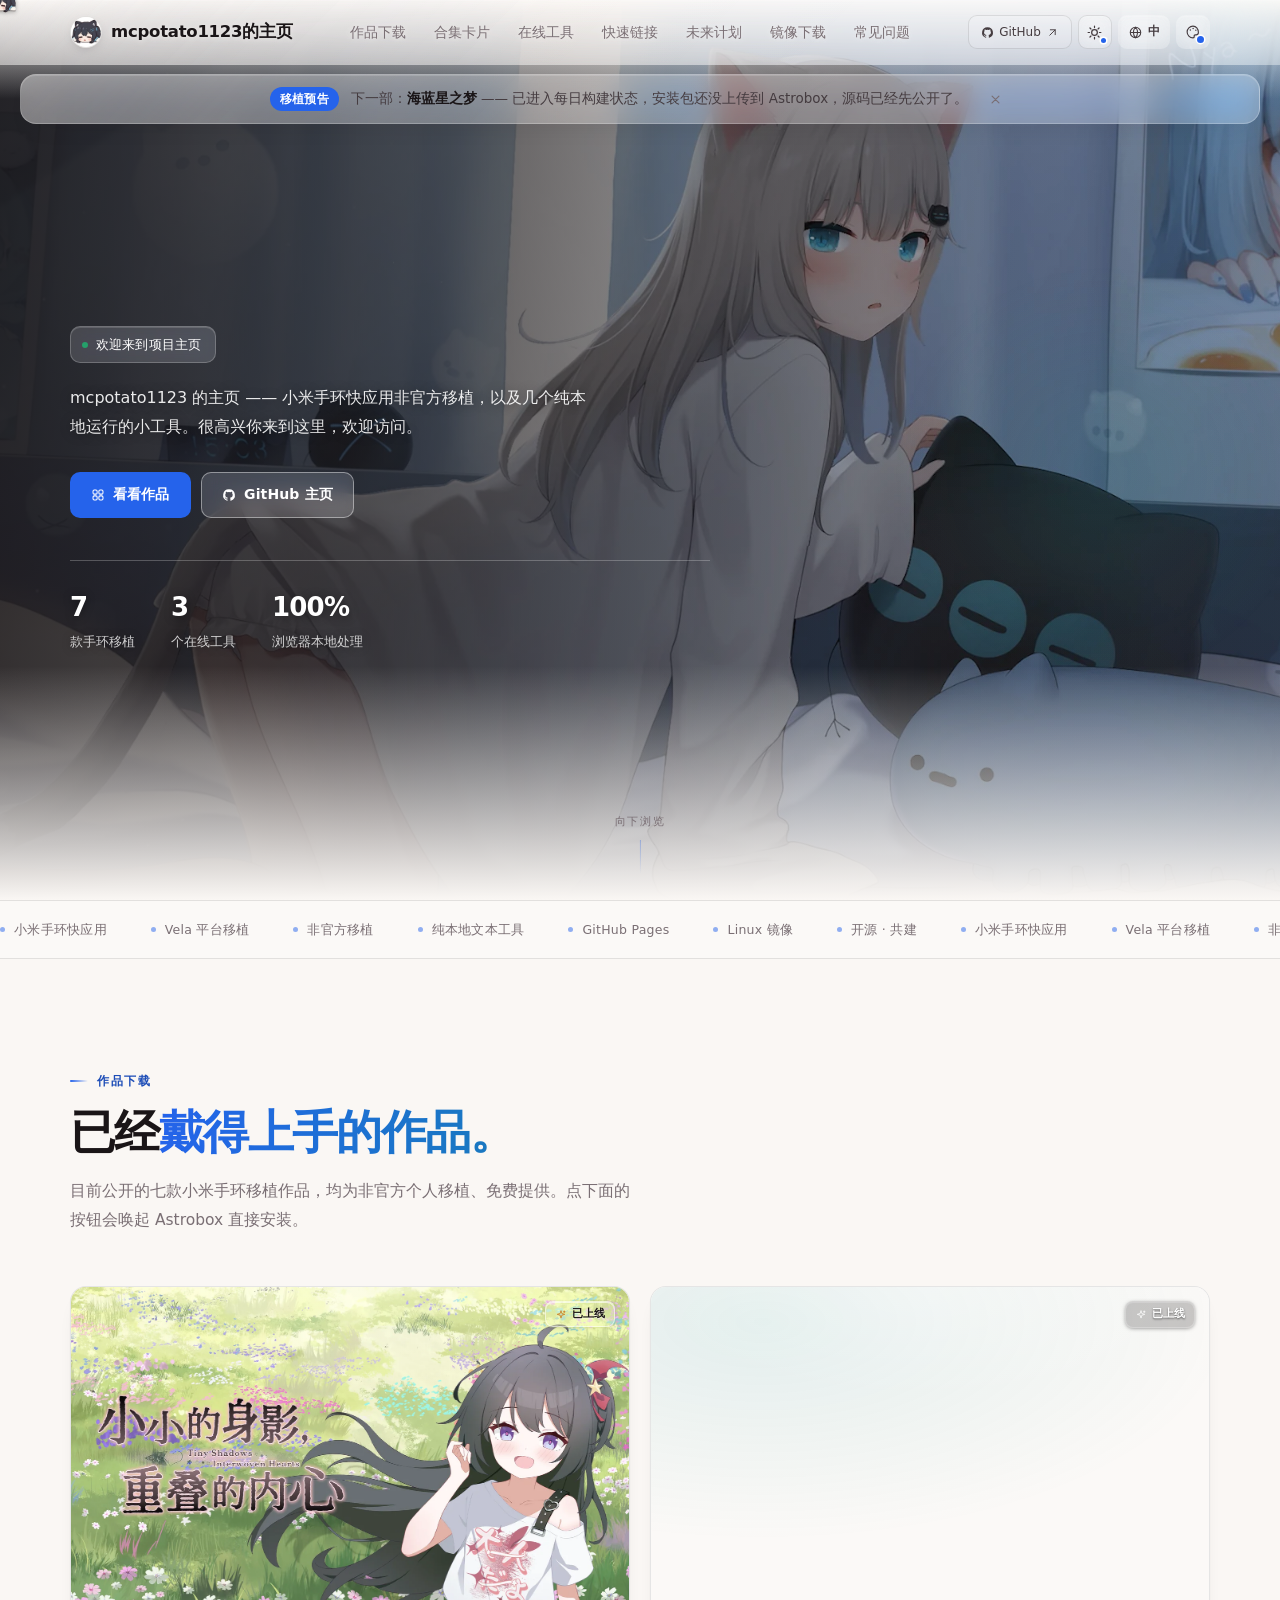
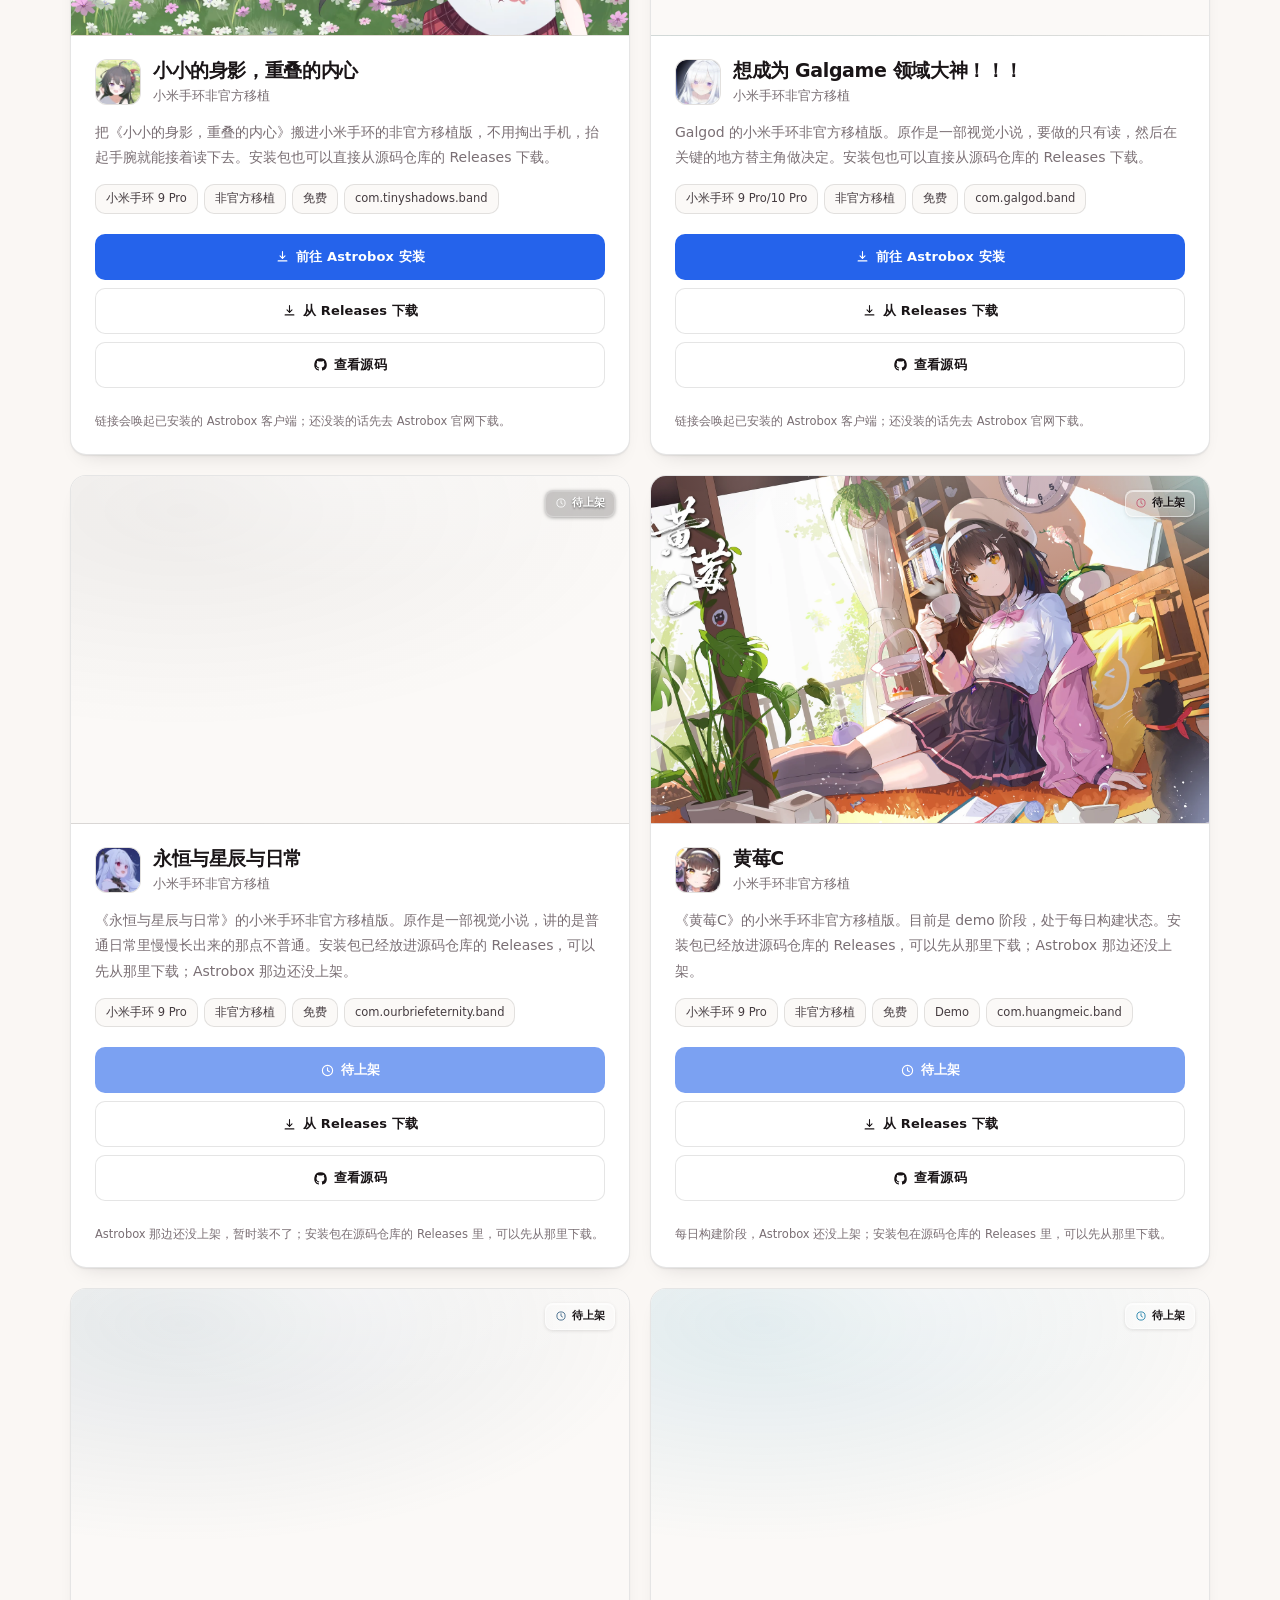
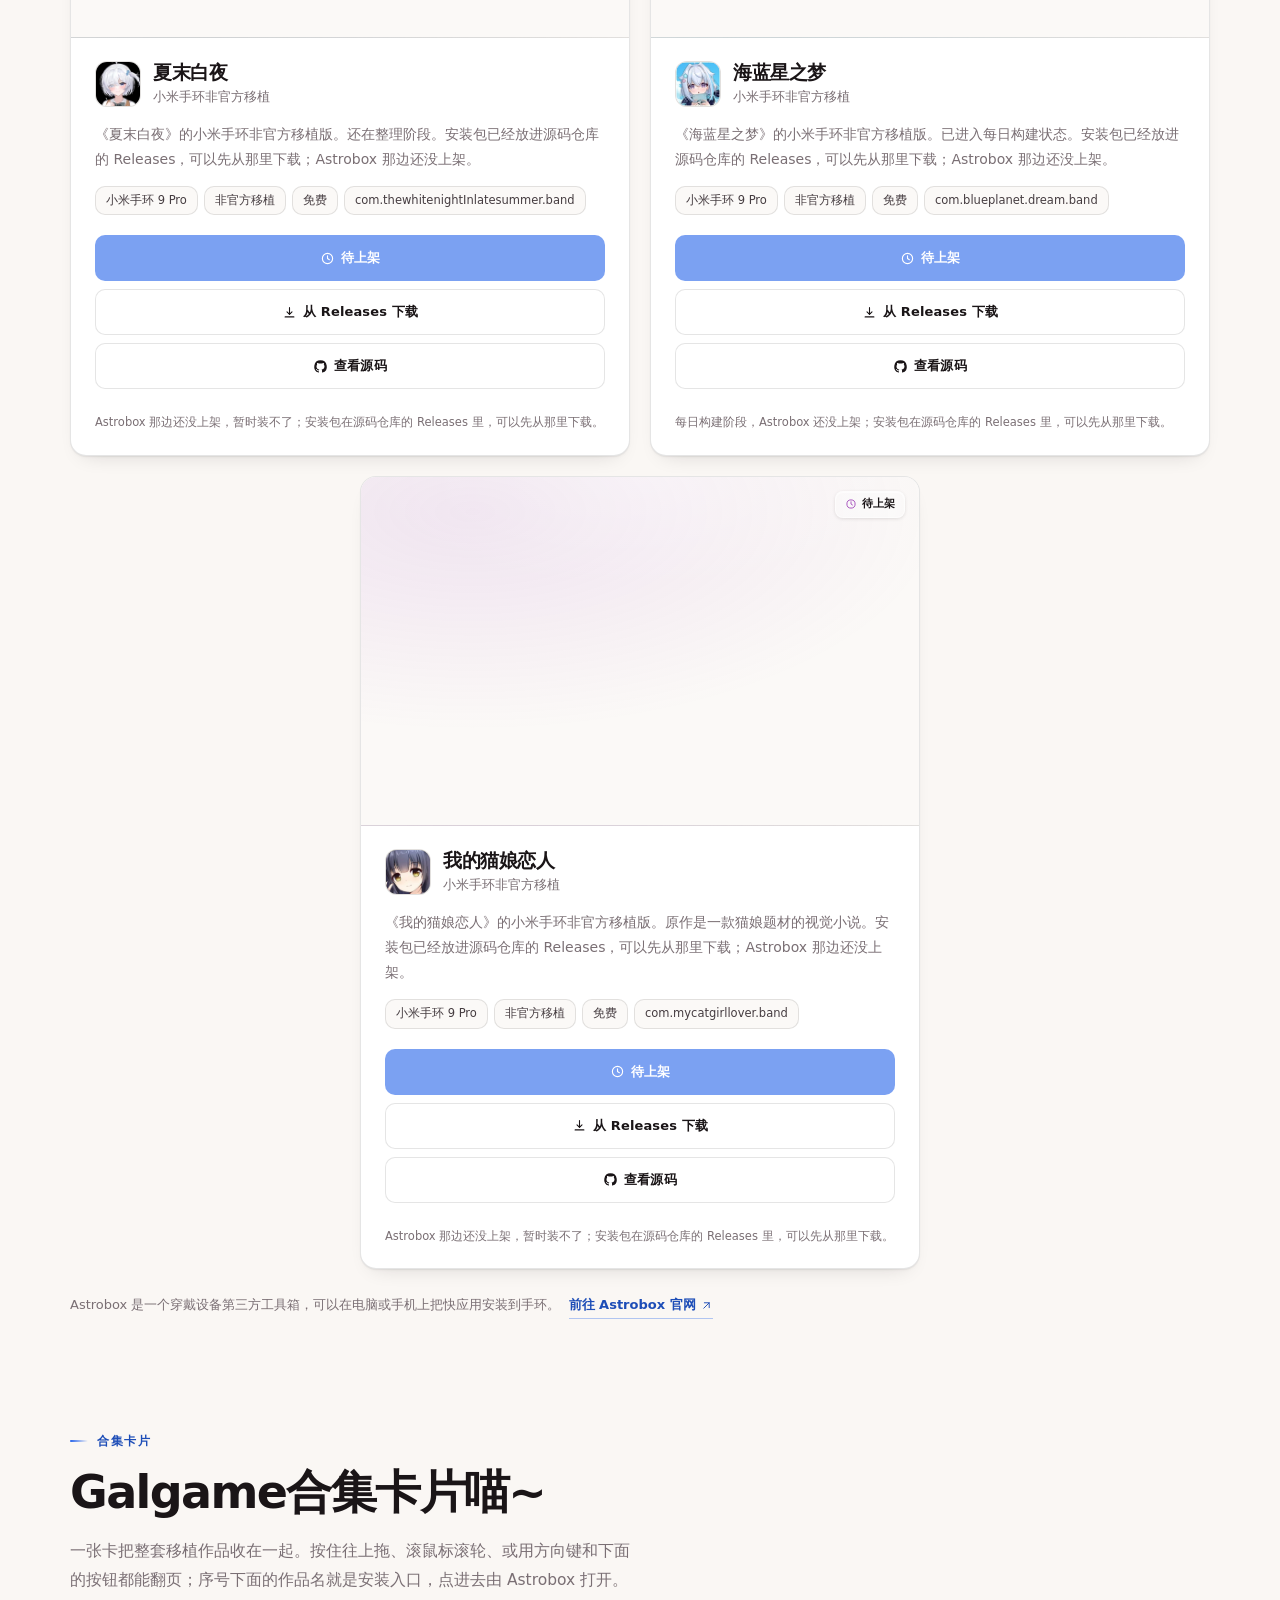
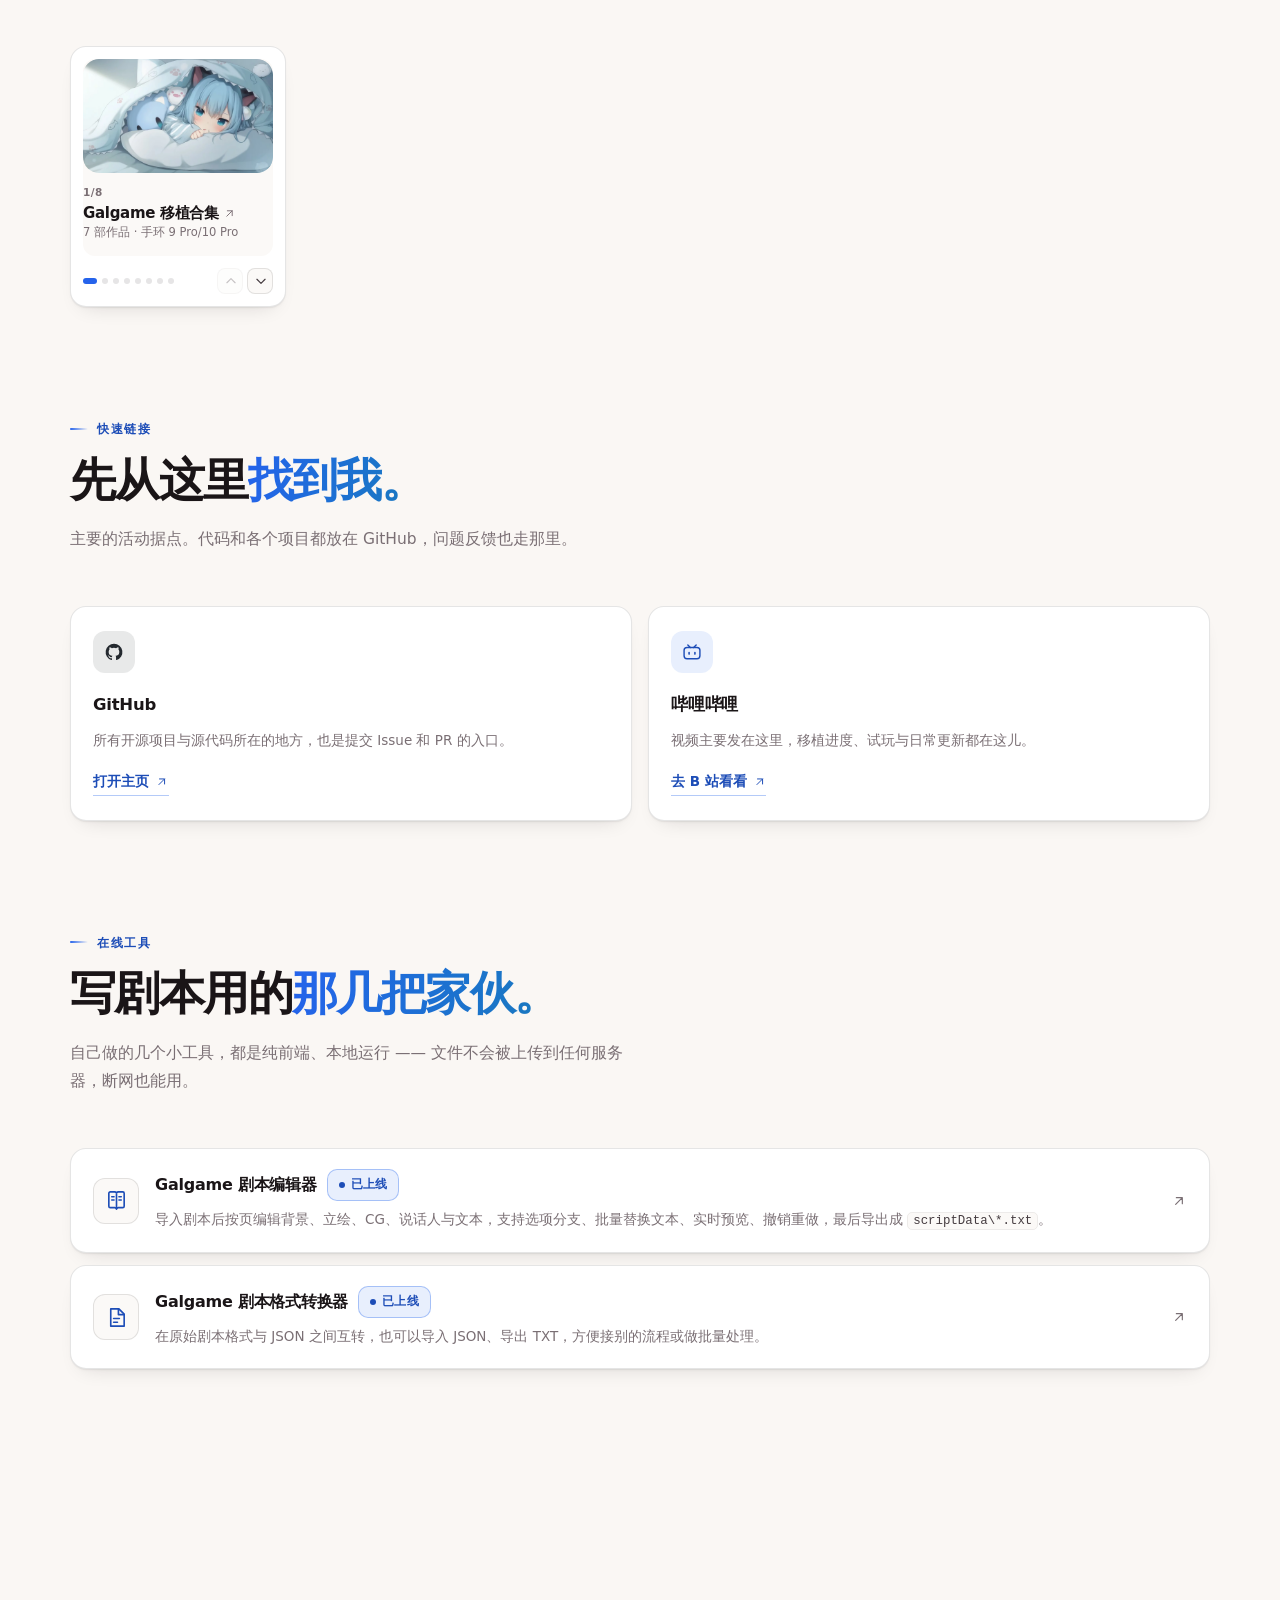
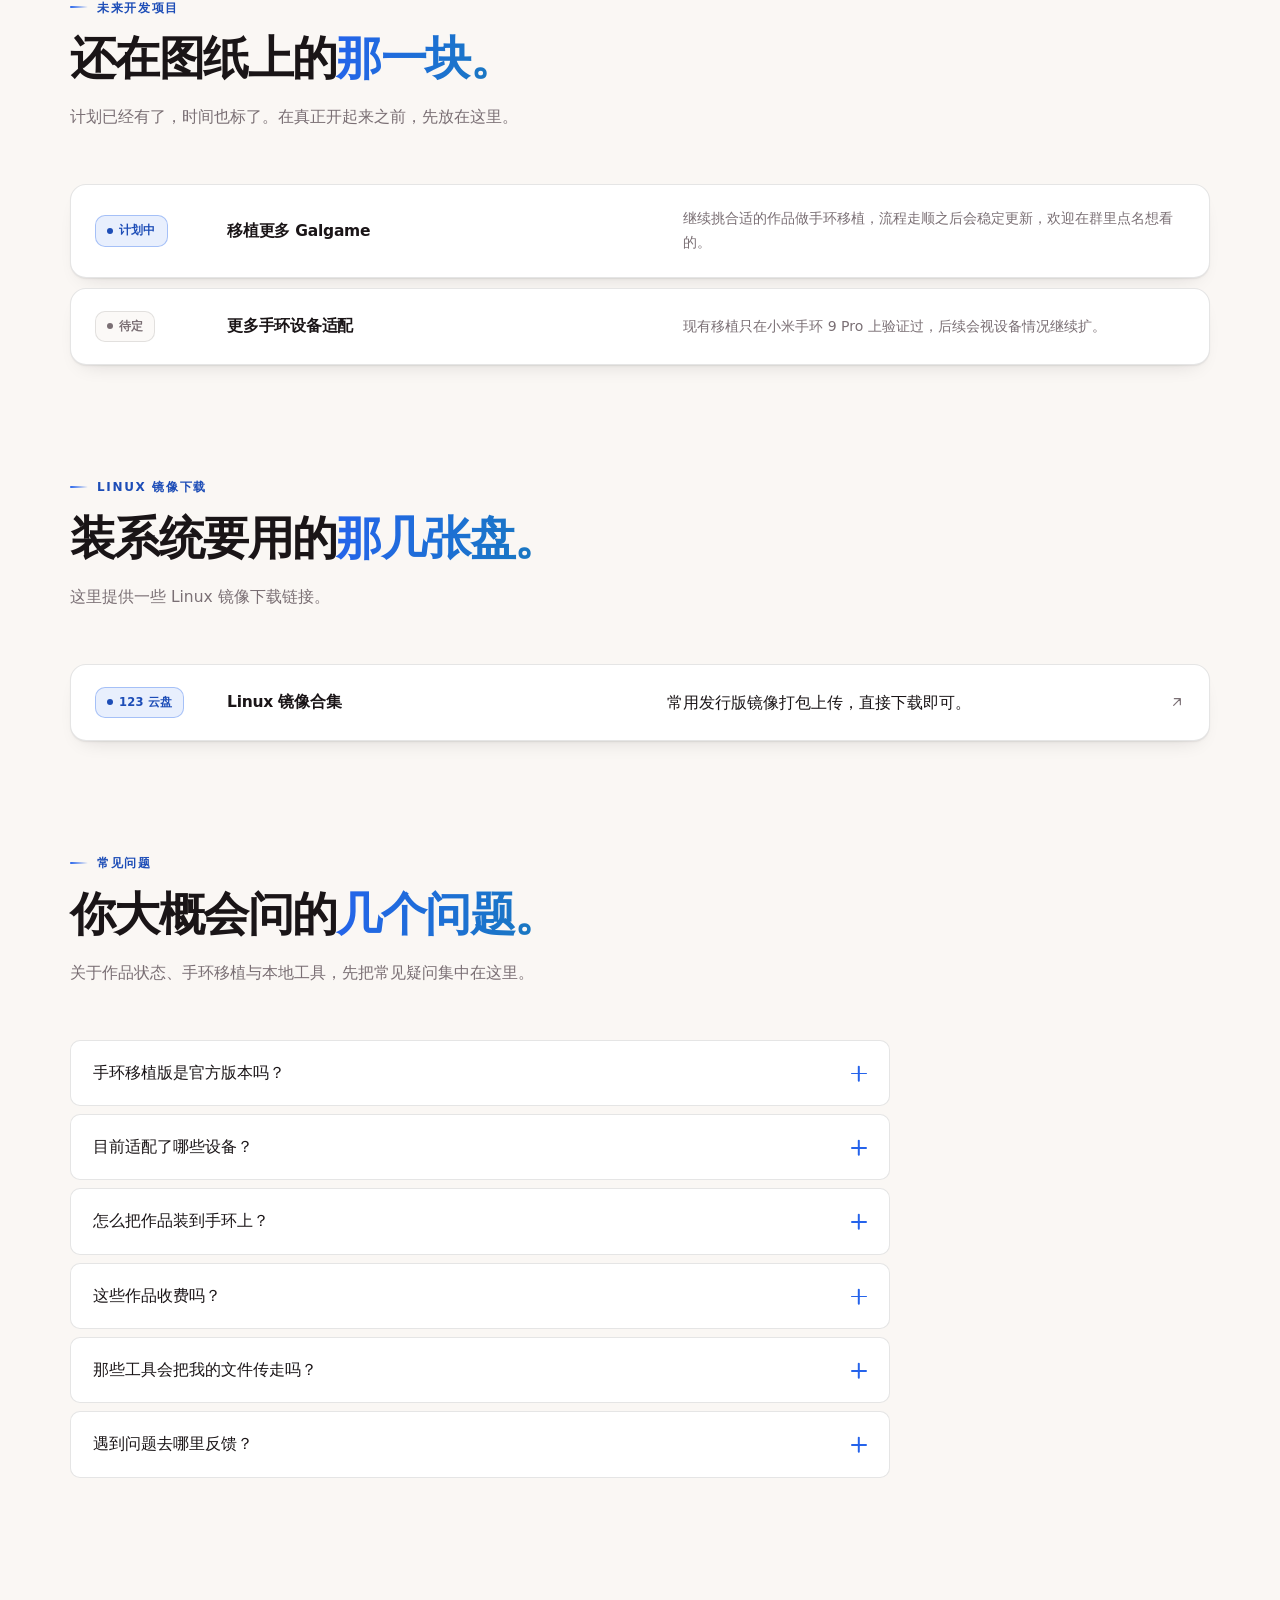
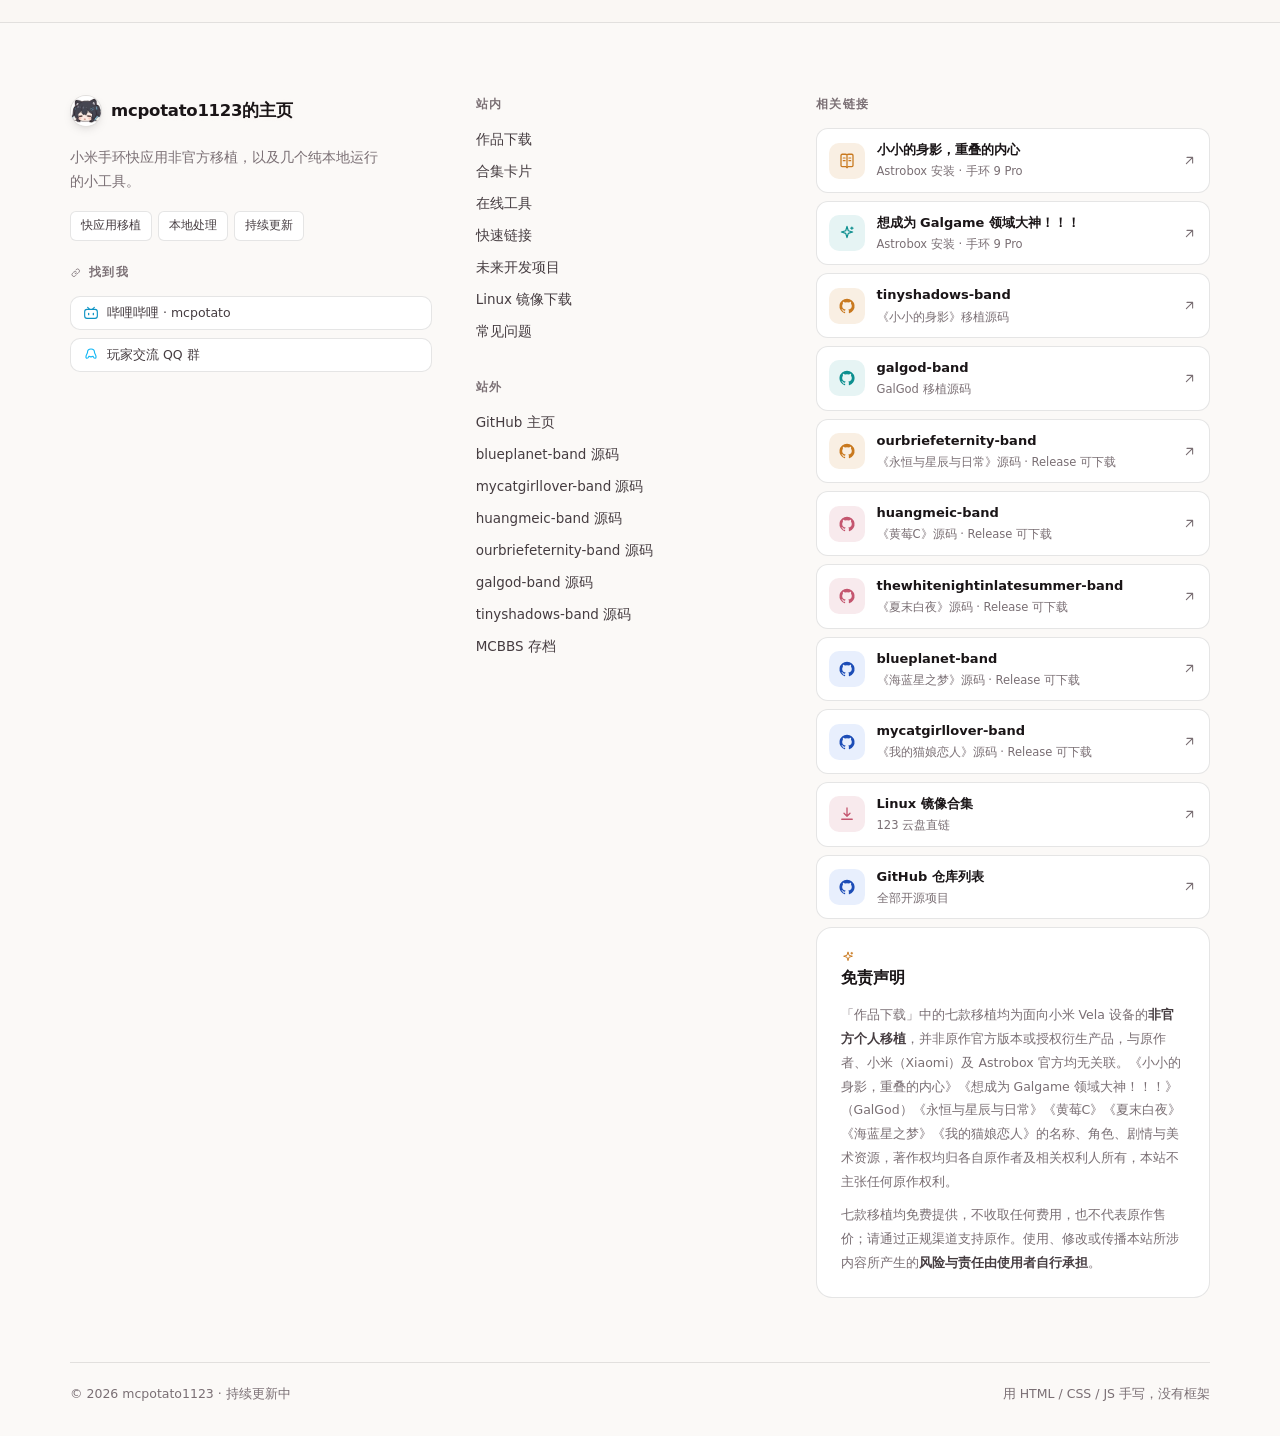
==== index.html @ 3694e196 "Add files via upload" ====
<!DOCTYPE html>
<html lang="zh-CN" data-theme-state="light">
<head>
<meta charset="UTF-8">
<meta name="viewport" content="width=device-width, initial-scale=1.0, maximum-scale=1.0, user-scalable=no">
<title>mcpotato1123的主页 · 小米手环移植与本地工具</title>
<meta name="description" content="mcpotato1123 的主页 —— 小米手环快应用非官方移植，以及几个纯前端本地运行的在线工具。《小小的身影，重叠的内心》《想成为 Galgame 领域大神！！！》《永恒与星辰与日常》《黄莓C》（HUANGMEI C）手环移植版、Galgame 剧本编辑器与格式转换器、Linux 镜像下载。">
<!-- 主题色。给两个 meta 各一个 id，交给首帧脚本按「已生效的主题」写死，
     不再依赖 media 属性 —— JS 用 querySelector 改带 media 的那对时会互相打架
     （浏览器按文档顺序取第一条匹配的，改错那条等于没生效）。
     id 是给 JS 用的锚点，别删。 -->
<meta name="theme-color" content="#faf7f4" id="metaThemeLight">
<meta name="theme-color" content="#141011" id="metaThemeDark">
<meta property="og:type" content="website">
<meta property="og:title" content="mcpotato1123的主页 · 小米手环移植与本地工具">
<meta property="og:description" content="小米手环快应用移植与本地小工具。很高兴你来到这里，欢迎访问。">
<meta property="og:url" content="https://mcpotato1123.github.io/">
<!-- 站点图标：与顶栏 logo 同一个头像。给多档是为了覆盖浏览器页签、书签、
     以及 iOS 添加到主屏幕（apple-touch-icon）这几种取图方式。 -->
<link rel="icon" type="image/png" sizes="32x32" href="favicon-32.png">
<link rel="icon" type="image/svg+xml" href="favicon.svg">
<link rel="apple-touch-icon" href="apple-touch-icon.png">
<link rel="stylesheet" href="styles.css">
<!-- 主题与能力分级必须在首帧之前落地，否则会闪一下默认主题。
     这段是内联的、且在 <head> 里同步执行 —— 不能挪到 app.js，
     否则浏览器会先用默认主题画一帧，再被脚本改掉，出现明显闪白/闪黑。 -->
<script>
(function(){
  var d=document.documentElement;
  d.classList.add('js');

  /* 主题三态：'light' / 'dark' / 'auto'。
     auto = 跟随系统，也是**没有存过偏好时的默认值**。
     存过的值优先，所以用户手动选过之后不会再被系统改回去。 */
  var pref='auto';
  try{ pref = localStorage.getItem('cenilla-theme') || 'auto'; }catch(e){}
  var mqDark = window.matchMedia ? window.matchMedia('(prefers-color-scheme: dark)') : null;
  var resolved = pref==='auto' ? ((mqDark && mqDark.matches) ? 'dark' : 'light') : pref;

  d.dataset.theme = resolved;
  d.dataset.themeState = resolved;
  d.dataset.themePref = pref;

  /* 主色主题：和明暗一样必须在首帧就定好，否则会先闪一下默认蓝再变色。
     默认 blue 不写属性，让 :root 里的品牌蓝生效。
     自定义色存在另一条记录里，里面**连同算好的 --accent-fg 一起存**，
     这样首帧脚本不必重复一遍对比度计算 —— 避免了同一套逻辑写两处。 */
  var accent='blue';
  try{ accent = localStorage.getItem('cenilla-accent') || 'blue'; }catch(e){}
  if(accent === 'custom'){
    var cz=null;
    try{ cz = JSON.parse(localStorage.getItem('cenilla-accent-custom') || 'null'); }catch(e){}
    if(cz && /^#[0-9a-f]{6}$/i.test(cz.c || '')){
      d.style.setProperty('--accent', cz.c);
      if(cz.fg) d.style.setProperty('--accent-fg', cz.fg);
    }else{ accent='blue'; }          /* 记录损坏就退回品牌蓝，不留下半个状态 */
  }
  if(accent !== 'blue' && accent !== 'custom') d.dataset.accent = accent;

  /* 主题色：把「当前生效的那个颜色」直接写成唯一一条，避免与 media 版打架 */
  var metaL=document.getElementById('metaThemeLight');
  var metaD=document.getElementById('metaThemeDark');
  if(metaL && metaD){
    metaL.setAttribute('media', resolved==='light' ? 'all' : 'not all');
    metaD.setAttribute('media', resolved==='dark' ? 'all' : 'not all');
  }

  var q=new URLSearchParams(location.search).get('fx');
  var lite=q==='lite'||q==='noblur';
  if(!q){
    var mem=navigator.deviceMemory, cores=navigator.hardwareConcurrency;
    lite=(mem&&mem<=2)||(cores&&cores<=2)||
      (window.matchMedia&&window.matchMedia('(prefers-reduced-motion: reduce)').matches)||
      (navigator.connection&&navigator.connection.saveData);
  }
  if(lite)d.classList.add('fx-lite');
  if(q==='noblur'||q==='lite')d.classList.add('fx-noblur');
})();
</script>
</head>
<body>

<!-- ===================== SVG 图标精灵 ===================== -->
<svg class="sprite" aria-hidden="true" focusable="false" xmlns="http://www.w3.org/2000/svg">
  <symbol id="i-arrow-up" viewBox="0 0 24 24"><path d="M12 19V5M6 11l6-6 6 6" fill="none" stroke="currentColor" stroke-width="1.75" stroke-linecap="round" stroke-linejoin="round"/></symbol>
  <symbol id="i-arrow-ur" viewBox="0 0 24 24"><path d="M7 17 17 7M8 7h9v9" fill="none" stroke="currentColor" stroke-width="1.75" stroke-linecap="round" stroke-linejoin="round"/></symbol>
  <symbol id="i-download" viewBox="0 0 24 24"><path d="M12 4v11m0 0 4-4m-4 4-4-4M5 19h14" fill="none" stroke="currentColor" stroke-width="1.75" stroke-linecap="round" stroke-linejoin="round"/></symbol>
  <symbol id="i-sun" viewBox="0 0 24 24"><circle cx="12" cy="12" r="4" fill="none" stroke="currentColor" stroke-width="1.75"/><path d="M12 3v2m0 14v2M3 12h2m14 0h2M5.6 5.6 7 7m10 10 1.4 1.4M18.4 5.6 17 7M7 17l-1.4 1.4" fill="none" stroke="currentColor" stroke-width="1.75" stroke-linecap="round"/></symbol>
  <symbol id="i-moon" viewBox="0 0 24 24"><path d="M20.5 13.4A8.4 8.4 0 0 1 10.6 3.5a8.4 8.4 0 1 0 9.9 9.9Z" fill="none" stroke="currentColor" stroke-width="1.75" stroke-linejoin="round"/></symbol>
  <symbol id="i-github" viewBox="0 0 24 24"><path fill="currentColor" d="M12 2.2a10 10 0 0 0-3.16 19.5c.5.1.68-.22.68-.48l-.01-1.7c-2.78.6-3.37-1.34-3.37-1.34-.45-1.16-1.1-1.47-1.1-1.47-.9-.62.07-.6.07-.6 1 .07 1.53 1.03 1.53 1.03.88 1.52 2.32 1.08 2.88.83.09-.64.35-1.08.63-1.33-2.22-.25-4.55-1.11-4.55-4.95 0-1.09.39-1.99 1.03-2.69-.1-.25-.45-1.27.1-2.65 0 0 .84-.27 2.75 1.03a9.5 9.5 0 0 1 5 0c1.91-1.3 2.75-1.03 2.75-1.03.55 1.38.2 2.4.1 2.65.64.7 1.03 1.6 1.03 2.69 0 3.85-2.34 4.7-4.57 4.94.36.31.68.92.68 1.86l-.01 2.75c0 .27.18.59.69.48A10 10 0 0 0 12 2.2Z"/></symbol>
  <symbol id="i-home" viewBox="0 0 24 24"><path d="M4 10.5 12 4l8 6.5V19a1 1 0 0 1-1 1h-4v-6h-6v6H5a1 1 0 0 1-1-1Z" fill="none" stroke="currentColor" stroke-width="1.75" stroke-linejoin="round"/></symbol>
  <symbol id="i-bolt" viewBox="0 0 24 24"><path d="M13 2 4.5 13.5H11L10 22l8.5-11.5H12Z" fill="none" stroke="currentColor" stroke-width="1.75" stroke-linejoin="round"/></symbol>
  <symbol id="i-chev-down" viewBox="0 0 24 24"><path d="M5 9l7 7 7-7" fill="none" stroke="currentColor" stroke-width="2" stroke-linecap="round" stroke-linejoin="round"/></symbol>
  <symbol id="i-x" viewBox="0 0 24 24"><path d="M6.5 6.5 17.5 17.5M17.5 6.5 6.5 17.5" fill="none" stroke="currentColor" stroke-width="1.9" stroke-linecap="round"/></symbol>
  <symbol id="i-globe" viewBox="0 0 24 24"><g fill="none" stroke="currentColor" stroke-width="1.7"><circle cx="12" cy="12" r="8.4"/><path d="M3.6 12h16.8M12 3.6c2.2 2.4 3.3 5.2 3.3 8.4s-1.1 6-3.3 8.4c-2.2-2.4-3.3-5.2-3.3-8.4S9.8 6 12 3.6Z"/></g></symbol>
  <!-- 调色板：外轮廓是带拇指孔的画家调色板，里面三个小色点代表可选主色 -->
  <symbol id="i-palette" viewBox="0 0 24 24"><g fill="none" stroke="currentColor" stroke-width="1.7" stroke-linecap="round" stroke-linejoin="round"><path d="M12 3.2a8.8 8.8 0 1 0 0 17.6c1.4 0 1.9-.7 1.9-1.5 0-.5-.3-.9-.3-1.4 0-.9.7-1.5 1.7-1.5h1.4c2 0 3.4-1.5 3.4-3.6C20.1 7.2 16.5 3.2 12 3.2Z"/><circle cx="8" cy="9" r="1.1" fill="currentColor" stroke="none"/><circle cx="12.2" cy="6.8" r="1.1" fill="currentColor" stroke="none"/><circle cx="16.2" cy="9.2" r="1.1" fill="currentColor" stroke="none"/></g></symbol>
  <symbol id="i-sparkle" viewBox="0 0 24 24"><path d="M12 3.2 13.7 9l5.8 1.7-5.8 1.7L12 18.2 10.3 12.4 4.5 10.7 10.3 9Z" fill="none" stroke="currentColor" stroke-width="1.6" stroke-linejoin="round"/><path d="M18.5 4v3M20 5.5h-3" fill="none" stroke="currentColor" stroke-width="1.6" stroke-linecap="round"/></symbol>
  <!-- i-clock：通用语义图标（等待/时间）。曾用于项目卡的「弃更模式」角标，
       那批卡删掉后被当死代码移除过；《永恒与星辰与日常》审核期间又用了一次。
       现在没有组件引用它 —— 保留是因为它属于基础图标集，
       和 i-grid / i-book / i-note 一样随时可能被新内容用到。 -->
  <symbol id="i-clock" viewBox="0 0 24 24"><circle cx="12" cy="12" r="8.2" fill="none" stroke="currentColor" stroke-width="1.75"/><path d="M12 7.5V12l3 2" fill="none" stroke="currentColor" stroke-width="1.75" stroke-linecap="round" stroke-linejoin="round"/></symbol>
  <symbol id="i-grid" viewBox="0 0 24 24"><rect x="3.5" y="3.5" width="7" height="7" rx="2" fill="none" stroke="currentColor" stroke-width="1.75"/><rect x="13.5" y="3.5" width="7" height="7" rx="2" fill="none" stroke="currentColor" stroke-width="1.75"/><rect x="3.5" y="13.5" width="7" height="7" rx="2" fill="none" stroke="currentColor" stroke-width="1.75"/><rect x="13.5" y="13.5" width="7" height="7" rx="2" fill="none" stroke="currentColor" stroke-width="1.75"/></symbol>
  <symbol id="i-link" viewBox="0 0 24 24"><path d="M10.5 13.5a4 4 0 0 0 5.66 0l2.5-2.5a4 4 0 0 0-5.66-5.66l-1 1M13.5 10.5a4 4 0 0 0-5.66 0l-2.5 2.5a4 4 0 0 0 5.66 5.66l1-1" fill="none" stroke="currentColor" stroke-width="1.7" stroke-linecap="round" stroke-linejoin="round"/></symbol>
  <symbol id="i-note" viewBox="0 0 24 24"><path d="M6 3h8.5L20 8.5V21H6Z" fill="none" stroke="currentColor" stroke-width="1.7" stroke-linejoin="round"/><path d="M14 3v6h6M9 13h6M9 17h4" fill="none" stroke="currentColor" stroke-width="1.7" stroke-linecap="round" stroke-linejoin="round"/></symbol>
  <symbol id="i-book" viewBox="0 0 24 24"><path d="M4 4.5A1.5 1.5 0 0 1 5.5 3H10a2.5 2.5 0 0 1 2 1 2.5 2.5 0 0 1 2-1h4.5A1.5 1.5 0 0 1 20 4.5V18a1.5 1.5 0 0 1-1.5 1.5H14a2 2 0 0 0-2 1.5 2 2 0 0 0-2-1.5H5.5A1.5 1.5 0 0 1 4 18Z" fill="none" stroke="currentColor" stroke-width="1.7" stroke-linejoin="round"/><path d="M12 4.5V21" fill="none" stroke="currentColor" stroke-width="1.7"/><path d="M7 8h2.5M7 11.5h2.5M14.5 8H17M14.5 11.5H17" fill="none" stroke="currentColor" stroke-width="1.5" stroke-linecap="round"/></symbol>
  <symbol id="i-scissors" viewBox="0 0 24 24"><g fill="none" stroke="currentColor" stroke-width="1.7" stroke-linecap="round" stroke-linejoin="round"><circle cx="6" cy="18" r="2.6"/><circle cx="6" cy="6" r="2.6"/><path d="M8.2 7.6 20 18M8.2 16.4 20 6"/></g></symbol>
  <symbol id="i-bili" viewBox="0 0 24 24"><rect x="2.5" y="6.5" width="19" height="13.5" rx="3.5" fill="none" stroke="currentColor" stroke-width="1.7"/><path d="M7 3.5 10 6.5M17 3.5 14 6.5" fill="none" stroke="currentColor" stroke-width="1.7" stroke-linecap="round"/><path d="M8.5 12.5v2M15.5 12.5v2" fill="none" stroke="currentColor" stroke-width="1.9" stroke-linecap="round"/></symbol>
  <symbol id="i-qq" viewBox="0 0 24 24"><path d="M12 3c3.1 0 5.3 2.2 5.3 5.2 0 .9.3 1.4.9 2.4.9 1.6 1.4 2.9 1.4 4.3 0 1.2-.6 2-1.6 2-1.2 0-2.2-1.1-2.8-2.9-1 .5-2 .8-3.2.8s-2.2-.3-3.2-.8c-.6 1.8-1.6 2.9-2.8 2.9-1 0-1.6-.8-1.6-2 0-1.4.5-2.7 1.4-4.3.6-1 .9-1.5.9-2.4C6.7 5.2 8.9 3 12 3Z" fill="none" stroke="currentColor" stroke-width="1.7" stroke-linejoin="round"/></symbol>
</svg>

<div class="backdrop" aria-hidden="true">
  <div class="grid-lines"></div>
  <div class="grain"></div>
</div>

<!-- ===================== 折射滤镜（iOS 26 Liquid Glass 那层） =====================
     原理：feDisplacementMap 用一张「位移贴图」把每个像素按图里的值挪开 ——
     贴图的 R 通道管横向位移、G 通道管纵向位移，128 表示不偏移。
     下面这张贴图是纵向的：上沿往下推、下沿往上推、中间不动，
     于是玻璃边缘会把背后内容「拉」进来，形成凸透镜的放大感。

     两个硬约束（改之前先读）：
     1. 贴图必须内联成 data URI。<feImage> 引用外部图片会被 Chrome 拦掉（跨源限制），
        用 URL() 指向 .svg 文件同样不可靠。
     2. 三个滤镜只是 scale 不同（8 / 16 / 28），用哪个由 CSS 的
        "glass-refract" 自定义属性决定，这样切换强度不用改 HTML。
        （注意：正文里不能写那个属性名本身，因为它以两个连字符开头 ——
         HTML 注释里出现连续两个连字符会提前闭合注释，把后面的内容变成正文。） -->
<svg class="sprite" aria-hidden="true" focusable="false" xmlns="http://www.w3.org/2000/svg">
  <defs>
    <filter id="f-refract-s" x="0" y="0" width="100%" height="100%"
            filterUnits="objectBoundingBox" primitiveUnits="userSpaceOnUse"
            color-interpolation-filters="sRGB">
      <feImage href="[data-uri]"
              x="0" y="0" width="100%" height="100%" preserveAspectRatio="none" result="map"/>
      <feDisplacementMap in="SourceGraphic" in2="map" scale="8"
                         xChannelSelector="R" yChannelSelector="G"/>
    </filter>

    <filter id="f-refract-m" x="0" y="0" width="100%" height="100%"
            filterUnits="objectBoundingBox" primitiveUnits="userSpaceOnUse"
            color-interpolation-filters="sRGB">
      <feImage href="[data-uri]"
              x="0" y="0" width="100%" height="100%" preserveAspectRatio="none" result="map"/>
      <feDisplacementMap in="SourceGraphic" in2="map" scale="16"
                         xChannelSelector="R" yChannelSelector="G"/>
    </filter>

    <filter id="f-refract-l" x="0" y="0" width="100%" height="100%"
            filterUnits="objectBoundingBox" primitiveUnits="userSpaceOnUse"
            color-interpolation-filters="sRGB">
      <feImage href="[data-uri]"
              x="0" y="0" width="100%" height="100%" preserveAspectRatio="none" result="map"/>
      <feDisplacementMap in="SourceGraphic" in2="map" scale="28"
                         xChannelSelector="R" yChannelSelector="G"/>
    </filter>
  </defs>
</svg>
<div class="spotlight" aria-hidden="true"></div>
<div class="cursor" aria-hidden="true"><span class="cursor-ring"></span><span class="cursor-dot"></span></div>
<a class="sr-only" href="#main" data-i18n="a11y.skip">跳到主要内容</a>

<!-- ===================== 预告横幅 =====================
     固定在视口**顶部、顶栏下方**，整块**不可点击** —— 只做预告，不做跳转入口。
     用 <div> 而不是 <a>，并且刻意没有写 cursor、也没有 hover 反馈，
     所以鼠标移上去就是普通箭头、点了没有任何反应（不要改成链接）。
     唯一可交互的是右侧的关闭按钮：按下去静默一段时间，之后自动回来。

     类名/ID 里的 ginka 是这枚横幅最初的代号（当时预告的是 GINKA）。
     现在预告内容换成了黄莓C，但**没有跟着改名** —— 改名要同时动
     HTML、CSS、i18n.js 三处，而它只是个内部标识，收益为零。
     换预告内容只需要改 i18n.js 里 ginka.tag / ginka.text 两个键。

     注意：这段注释里不能出现连续两个连字符（中文破折号、CSS 自定义属性名都是那个形状），
     HTML 注释遇到连续两个连字符会提前闭合，后面的内容会变成正文。 -->
<div class="ginka-banner" id="ginkaBanner" role="status">
  <div class="ginka-inner">
    <span class="ginka-tag" data-i18n="ginka.tag">移植预告</span>
    <span class="ginka-text" data-i18n-html="ginka.text">下一部：<strong>海蓝星之梦</strong> —— 将要开始移植，不久就能在手环上看到它。</span>
    <button class="ginka-close" id="ginkaClose" type="button" aria-label="关闭预告横幅">
      <svg class="ic" aria-hidden="true"><use href="#i-x"/></svg>
    </button>
  </div>
</div>

<!-- ===================== 顶栏 ===================== -->
<header class="site-header" id="siteHeader">
  <div class="header-inner">
    <a class="brand" href="#top" data-i18n-attr="aria-label:a11y.brand" aria-label="mcpotato1123 的主页">
      <img class="brand-avatar" src="avatar.webp" srcset="avatar.webp 1x, avatar@2x.webp 2x"
           width="32" height="32" decoding="async" alt="">
      <span class="brand-text" data-i18n="brand.name">mcpotato1123的主页</span>
    </a>

    <nav class="nav" id="siteNav" data-i18n-attr="aria-label:a11y.nav" aria-label="站内导航">
      <span class="nav-ind" id="navInd" aria-hidden="true"></span>
      <a href="#works" data-i18n="nav.works">作品下载</a>
      <a href="#collage" data-i18n="nav.collage">合集卡片</a>
      <a href="#tools" data-i18n="nav.tools">在线工具</a>
      <a href="#links" data-i18n="nav.links">快速链接</a>
      <a href="#future" data-i18n="nav.future">未来计划</a>
      <a href="#mirrors" data-i18n="nav.mirrors">镜像下载</a>
      <a href="#faq" data-i18n="nav.faq">常见问题</a>
    </nav>

    <div class="header-actions">
      <a class="pill-btn" href="https://github.com/mcpotato1123" target="_blank" rel="noopener noreferrer"
         data-i18n-attr="aria-label:a11y.github" aria-label="GitHub 主页">
        <svg class="ic" aria-hidden="true"><use href="#i-github"/></svg>
        <span class="pill-btn-text">GitHub</span>
        <svg class="ic" aria-hidden="true"><use href="#i-arrow-ur"/></svg>
      </a>
      <button class="theme-toggle" id="themeToggle" type="button"
              data-i18n-attr="aria-label:a11y.theme" aria-label="切换深色 / 浅色主题">
        <span class="theme-track" aria-hidden="true">
          <svg class="ic t-light"><use href="#i-sun"/></svg>
          <svg class="ic t-dark"><use href="#i-moon"/></svg>
        </span>      </button>
      <button class="lang-toggle" id="langToggle" type="button" aria-haspopup="true" aria-expanded="false"
              data-i18n-attr="aria-label:a11y.lang" aria-label="切换语言">
        <svg class="ic" aria-hidden="true"><use href="#i-globe"/></svg>
        <span class="lang-code" id="langCode">中</span>
      </button>
      <button class="accent-toggle" id="accentToggle" type="button" aria-haspopup="true" aria-expanded="false"
              data-i18n-attr="aria-label:a11y.accent" aria-label="切换主色">
        <svg class="ic" aria-hidden="true"><use href="#i-palette"/></svg>
      </button>
      <button class="menu-toggle" id="menuToggle" type="button" aria-expanded="false" aria-controls="mobileMenu"
              data-i18n-attr="aria-label:a11y.menu" aria-label="打开菜单">
        <span></span><span></span>
      </button>
    </div>

    <!-- 调色盘：标题行显示当前色名，下面是 4×2 色珠。
         每个色珠内嵌一枚对勾（只在选中时显示），所以选中态不依赖颜色识别；
         style="--i:n" 给错落入场动画排延迟。 -->
    <div class="accent-menu" id="accentMenu" role="menu" hidden>
      <div class="accent-menu-head">
        <span data-i18n="accent.title">主色</span>
        <strong id="accentName" data-i18n="accent.blue">品牌蓝</strong>
      </div>
      <div class="accent-grid">
        <button class="accent-swatch" type="button" role="menuitemradio" data-accent="blue" style="--i:0"
                aria-checked="true" data-i18n-attr="aria-label:accent.blue" aria-label="品牌蓝">
          <svg class="sw-check" viewBox="0 0 24 24" aria-hidden="true" fill="none" stroke="currentColor" stroke-width="3.2" stroke-linecap="round" stroke-linejoin="round"><path d="M4 12.5 9.5 18 20 6.5"/></svg>
        </button>
        <button class="accent-swatch" type="button" role="menuitemradio" data-accent="sky" style="--i:1"
                aria-checked="false" data-i18n-attr="aria-label:accent.sky" aria-label="天蓝">
          <svg class="sw-check" viewBox="0 0 24 24" aria-hidden="true" fill="none" stroke="currentColor" stroke-width="3.2" stroke-linecap="round" stroke-linejoin="round"><path d="M4 12.5 9.5 18 20 6.5"/></svg>
        </button>
        <button class="accent-swatch" type="button" role="menuitemradio" data-accent="teal" style="--i:2"
                aria-checked="false" data-i18n-attr="aria-label:accent.teal" aria-label="青色">
          <svg class="sw-check" viewBox="0 0 24 24" aria-hidden="true" fill="none" stroke="currentColor" stroke-width="3.2" stroke-linecap="round" stroke-linejoin="round"><path d="M4 12.5 9.5 18 20 6.5"/></svg>
        </button>
        <button class="accent-swatch" type="button" role="menuitemradio" data-accent="emerald" style="--i:3"
                aria-checked="false" data-i18n-attr="aria-label:accent.emerald" aria-label="墨绿">
          <svg class="sw-check" viewBox="0 0 24 24" aria-hidden="true" fill="none" stroke="currentColor" stroke-width="3.2" stroke-linecap="round" stroke-linejoin="round"><path d="M4 12.5 9.5 18 20 6.5"/></svg>
        </button>
        <button class="accent-swatch" type="button" role="menuitemradio" data-accent="olive" style="--i:4"
                aria-checked="false" data-i18n-attr="aria-label:accent.olive" aria-label="橄榄">
          <svg class="sw-check" viewBox="0 0 24 24" aria-hidden="true" fill="none" stroke="currentColor" stroke-width="3.2" stroke-linecap="round" stroke-linejoin="round"><path d="M4 12.5 9.5 18 20 6.5"/></svg>
        </button>
        <button class="accent-swatch" type="button" role="menuitemradio" data-accent="amber" style="--i:5"
                aria-checked="false" data-i18n-attr="aria-label:accent.amber" aria-label="琥珀">
          <svg class="sw-check" viewBox="0 0 24 24" aria-hidden="true" fill="none" stroke="currentColor" stroke-width="3.2" stroke-linecap="round" stroke-linejoin="round"><path d="M4 12.5 9.5 18 20 6.5"/></svg>
        </button>
        <button class="accent-swatch" type="button" role="menuitemradio" data-accent="coral" style="--i:6"
                aria-checked="false" data-i18n-attr="aria-label:accent.coral" aria-label="珊瑚">
          <svg class="sw-check" viewBox="0 0 24 24" aria-hidden="true" fill="none" stroke="currentColor" stroke-width="3.2" stroke-linecap="round" stroke-linejoin="round"><path d="M4 12.5 9.5 18 20 6.5"/></svg>
        </button>
        <button class="accent-swatch" type="button" role="menuitemradio" data-accent="rose" style="--i:7"
                aria-checked="false" data-i18n-attr="aria-label:accent.rose" aria-label="玫红">
          <svg class="sw-check" viewBox="0 0 24 24" aria-hidden="true" fill="none" stroke="currentColor" stroke-width="3.2" stroke-linecap="round" stroke-linejoin="round"><path d="M4 12.5 9.5 18 20 6.5"/></svg>
        </button>
        <button class="accent-swatch" type="button" role="menuitemradio" data-accent="magenta" style="--i:8"
                aria-checked="false" data-i18n-attr="aria-label:accent.magenta" aria-label="品红">
          <svg class="sw-check" viewBox="0 0 24 24" aria-hidden="true" fill="none" stroke="currentColor" stroke-width="3.2" stroke-linecap="round" stroke-linejoin="round"><path d="M4 12.5 9.5 18 20 6.5"/></svg>
        </button>
        <button class="accent-swatch" type="button" role="menuitemradio" data-accent="violet" style="--i:9"
                aria-checked="false" data-i18n-attr="aria-label:accent.violet" aria-label="紫罗兰">
          <svg class="sw-check" viewBox="0 0 24 24" aria-hidden="true" fill="none" stroke="currentColor" stroke-width="3.2" stroke-linecap="round" stroke-linejoin="round"><path d="M4 12.5 9.5 18 20 6.5"/></svg>
        </button>
        <button class="accent-swatch" type="button" role="menuitemradio" data-accent="indigo" style="--i:10"
                aria-checked="false" data-i18n-attr="aria-label:accent.indigo" aria-label="靛蓝">
          <svg class="sw-check" viewBox="0 0 24 24" aria-hidden="true" fill="none" stroke="currentColor" stroke-width="3.2" stroke-linecap="round" stroke-linejoin="round"><path d="M4 12.5 9.5 18 20 6.5"/></svg>
        </button>
        <button class="accent-swatch" type="button" role="menuitemradio" data-accent="graphite" style="--i:11"
                aria-checked="false" data-i18n-attr="aria-label:accent.graphite" aria-label="石墨">
          <svg class="sw-check" viewBox="0 0 24 24" aria-hidden="true" fill="none" stroke="currentColor" stroke-width="3.2" stroke-linecap="round" stroke-linejoin="round"><path d="M4 12.5 9.5 18 20 6.5"/></svg>
        </button>
      </div>

      <!-- 自由取色：不调用系统取色器（Windows 那个弹窗又大又方，和本站风格完全不搭），
           改用网页内嵌的取色器：
             · 上方一块「饱和度 × 明度」渐变面板，圆形取色点可拖动
             · 下方一条色相条
             · 再下方十六进制输入框，可直接键入精确色号
           色卡（整行）点击即展开/收起取色器。 -->
      <!-- 主题配色：从六部作品的封面各建一套主色。
           读屏器读的是各自作品名（复用 w1..w6.title），不必另建一套文案。 -->
      <!-- 主题配色：每一行 = 色点 + 色名 + 出自哪部作品。
           早先这里是 6 个纯圆点，看不出颜色和作品的对应关系。
           色名与作品名由 JS 在 paint() 里填写（随语言变），这里只留空壳。 -->
      <div class="accent-sect">
        <p class="accent-sect-title" data-i18n="accent.projects">主题配色</p>
        <div class="accent-proj-list">
          <button class="accent-proj" type="button" role="menuitemradio" data-accent="tiny"
                  data-i18n-attr="aria-label:w1.title" aria-checked="false">
            <i class="pj-dot" aria-hidden="true"></i>
            <span class="pj-nm"></span>
            <span class="pj-src"></span>
          </button>
          <button class="accent-proj" type="button" role="menuitemradio" data-accent="galgod"
                  data-i18n-attr="aria-label:w2.title" aria-checked="false">
            <i class="pj-dot" aria-hidden="true"></i>
            <span class="pj-nm"></span>
            <span class="pj-src"></span>
          </button>
          <button class="accent-proj" type="button" role="menuitemradio" data-accent="eternity"
                  data-i18n-attr="aria-label:w3.title" aria-checked="false">
            <i class="pj-dot" aria-hidden="true"></i>
            <span class="pj-nm"></span>
            <span class="pj-src"></span>
          </button>
          <button class="accent-proj" type="button" role="menuitemradio" data-accent="huangmeic"
                  data-i18n-attr="aria-label:w4.title" aria-checked="false">
            <i class="pj-dot" aria-hidden="true"></i>
            <span class="pj-nm"></span>
            <span class="pj-src"></span>
          </button>
          <button class="accent-proj" type="button" role="menuitemradio" data-accent="whitenight"
                  data-i18n-attr="aria-label:w5.title" aria-checked="false">
            <i class="pj-dot" aria-hidden="true"></i>
            <span class="pj-nm"></span>
            <span class="pj-src"></span>
          </button>
          <button class="accent-proj" type="button" role="menuitemradio" data-accent="blueplanet"
                  data-i18n-attr="aria-label:w6.title" aria-checked="false">
            <i class="pj-dot" aria-hidden="true"></i>
            <span class="pj-nm"></span>
            <span class="pj-src"></span>
          </button>
          <button class="accent-proj" type="button" role="menuitemradio" data-accent="catgirl"
                  data-i18n-attr="aria-label:w7.title" aria-checked="false">
            <i class="pj-dot" aria-hidden="true"></i>
            <span class="pj-nm"></span>
            <span class="pj-src"></span>
          </button>
        </div>
      </div>

      <div class="accent-custom">
        <button class="accent-custom-pick" id="accentCustomBtn" type="button"
                aria-expanded="false" aria-controls="accentPicker"
                data-i18n-attr="aria-label:accent.custom" aria-label="自定义主色">
          <span class="accent-custom-face" aria-hidden="true">
            <svg class="sw-check" viewBox="0 0 24 24" aria-hidden="true" fill="none" stroke="currentColor" stroke-width="3.2" stroke-linecap="round" stroke-linejoin="round"><path d="M4 12.5 9.5 18 20 6.5"/></svg>
          </span>
          <span class="accent-custom-label" data-i18n="accent.custom">自定义</span>
          <span class="accent-custom-hex" id="accentHex">#2563EB</span>
        </button>

        <div class="accent-picker" id="accentPicker" hidden>
          <div class="accent-sv" id="accentSV" role="slider" tabindex="0"
               aria-valuemin="0" aria-valuemax="100" aria-valuenow="92"
               data-i18n-attr="aria-label:accent.sv" aria-label="饱和度与明度">
            <span class="accent-sv-knob" id="accentSVKnob" aria-hidden="true"></span>
          </div>
          <div class="accent-hue" id="accentHue" role="slider" tabindex="0"
               aria-valuemin="0" aria-valuemax="359" aria-valuenow="220"
               data-i18n-attr="aria-label:accent.hue" aria-label="色相">
            <span class="accent-hue-track" aria-hidden="true"></span>
            <span class="accent-hue-knob" aria-hidden="true"></span>
          </div>
          <label class="accent-hex-field">
            <span aria-hidden="true">#</span>
            <input class="accent-hex-input" id="accentHexInput" type="text"
                   value="2563EB" maxlength="6" spellcheck="false"
                   autocomplete="off" inputmode="latin"
                   data-i18n-attr="aria-label:accent.hex" aria-label="十六进制色号">
          </label>
        </div>
      </div>
    </div>

    <div class="lang-menu" id="langMenu" role="menu" hidden>
      <button type="button" role="menuitemradio" data-lang="zh">中文</button>
      <button type="button" role="menuitemradio" data-lang="zh-hant">繁體中文</button>
      <button type="button" role="menuitemradio" data-lang="en">English</button>
      <button type="button" role="menuitemradio" data-lang="ja">日本語</button>
      <button type="button" role="menuitemradio" data-lang="ko">한국어</button>
      <button type="button" role="menuitemradio" data-lang="es">Español</button>
      <button type="button" role="menuitemradio" data-lang="ar">العربية</button>
    </div>
  </div>
</header>

<div class="mobile-menu" id="mobileMenu" hidden>
  <!-- 手机上顶栏腾不出空间放主题切换（见 styles.css 顶栏那段宽度预算），
       所以它挪到这里。桌面端仍用顶栏那枚，这一行在桌面是隐藏的。 -->
  <div class="mobile-menu-top">
    <span class="mobile-menu-brand" data-i18n="brand.name">mcpotato1123的主页</span>
    <button class="mobile-menu-theme" id="themeToggleMenu" type="button" aria-label="切换深色 / 浅色主题">
      <svg class="ic" aria-hidden="true"><use href="#i-sun"/></svg>
      <svg class="ic" aria-hidden="true"><use href="#i-moon"/></svg>
    </button>
  </div>
  <div class="mobile-menu-lang">
    <button class="lang-pick" type="button" data-lang="zh" aria-checked="true">中文</button>
    <button class="lang-pick" type="button" data-lang="zh-hant" aria-checked="false">繁中</button>
    <button class="lang-pick" type="button" data-lang="en" aria-checked="false">English</button>
    <button class="lang-pick" type="button" data-lang="ja" aria-checked="false">日本語</button>
    <button class="lang-pick" type="button" data-lang="ko" aria-checked="false">한국어</button>
    <button class="lang-pick" type="button" data-lang="es" aria-checked="false">Español</button>
    <button class="lang-pick" type="button" data-lang="ar" aria-checked="false">العربية</button>
  </div>
  <!-- 主色选择（手机）：与顶栏那枚浮层是同一批按钮，只是换了摆放位置 -->
  <div class="mobile-menu-accent">
    <div class="mobile-accent-grid">
    <button class="accent-swatch" type="button" data-accent="blue"
            aria-checked="true" data-i18n-attr="aria-label:accent.blue" aria-label="品牌蓝"><svg class="sw-check" viewBox="0 0 24 24" aria-hidden="true" fill="none" stroke="currentColor" stroke-width="3.2" stroke-linecap="round" stroke-linejoin="round"><path d="M4 12.5 9.5 18 20 6.5"/></svg></button>
    <button class="accent-swatch" type="button" data-accent="sky"
            aria-checked="false" data-i18n-attr="aria-label:accent.sky" aria-label="天蓝"><svg class="sw-check" viewBox="0 0 24 24" aria-hidden="true" fill="none" stroke="currentColor" stroke-width="3.2" stroke-linecap="round" stroke-linejoin="round"><path d="M4 12.5 9.5 18 20 6.5"/></svg></button>
    <button class="accent-swatch" type="button" data-accent="teal"
            aria-checked="false" data-i18n-attr="aria-label:accent.teal" aria-label="青色"><svg class="sw-check" viewBox="0 0 24 24" aria-hidden="true" fill="none" stroke="currentColor" stroke-width="3.2" stroke-linecap="round" stroke-linejoin="round"><path d="M4 12.5 9.5 18 20 6.5"/></svg></button>
    <button class="accent-swatch" type="button" data-accent="emerald"
            aria-checked="false" data-i18n-attr="aria-label:accent.emerald" aria-label="墨绿"><svg class="sw-check" viewBox="0 0 24 24" aria-hidden="true" fill="none" stroke="currentColor" stroke-width="3.2" stroke-linecap="round" stroke-linejoin="round"><path d="M4 12.5 9.5 18 20 6.5"/></svg></button>
    <button class="accent-swatch" type="button" data-accent="olive"
            aria-checked="false" data-i18n-attr="aria-label:accent.olive" aria-label="橄榄"><svg class="sw-check" viewBox="0 0 24 24" aria-hidden="true" fill="none" stroke="currentColor" stroke-width="3.2" stroke-linecap="round" stroke-linejoin="round"><path d="M4 12.5 9.5 18 20 6.5"/></svg></button>
    <button class="accent-swatch" type="button" data-accent="amber"
            aria-checked="false" data-i18n-attr="aria-label:accent.amber" aria-label="琥珀"><svg class="sw-check" viewBox="0 0 24 24" aria-hidden="true" fill="none" stroke="currentColor" stroke-width="3.2" stroke-linecap="round" stroke-linejoin="round"><path d="M4 12.5 9.5 18 20 6.5"/></svg></button>
    <button class="accent-swatch" type="button" data-accent="coral"
            aria-checked="false" data-i18n-attr="aria-label:accent.coral" aria-label="珊瑚"><svg class="sw-check" viewBox="0 0 24 24" aria-hidden="true" fill="none" stroke="currentColor" stroke-width="3.2" stroke-linecap="round" stroke-linejoin="round"><path d="M4 12.5 9.5 18 20 6.5"/></svg></button>
    <button class="accent-swatch" type="button" data-accent="rose"
            aria-checked="false" data-i18n-attr="aria-label:accent.rose" aria-label="玫红"><svg class="sw-check" viewBox="0 0 24 24" aria-hidden="true" fill="none" stroke="currentColor" stroke-width="3.2" stroke-linecap="round" stroke-linejoin="round"><path d="M4 12.5 9.5 18 20 6.5"/></svg></button>
    <button class="accent-swatch" type="button" data-accent="magenta"
            aria-checked="false" data-i18n-attr="aria-label:accent.magenta" aria-label="品红"><svg class="sw-check" viewBox="0 0 24 24" aria-hidden="true" fill="none" stroke="currentColor" stroke-width="3.2" stroke-linecap="round" stroke-linejoin="round"><path d="M4 12.5 9.5 18 20 6.5"/></svg></button>
    <button class="accent-swatch" type="button" data-accent="violet"
            aria-checked="false" data-i18n-attr="aria-label:accent.violet" aria-label="紫罗兰"><svg class="sw-check" viewBox="0 0 24 24" aria-hidden="true" fill="none" stroke="currentColor" stroke-width="3.2" stroke-linecap="round" stroke-linejoin="round"><path d="M4 12.5 9.5 18 20 6.5"/></svg></button>
    <button class="accent-swatch" type="button" data-accent="indigo"
            aria-checked="false" data-i18n-attr="aria-label:accent.indigo" aria-label="靛蓝"><svg class="sw-check" viewBox="0 0 24 24" aria-hidden="true" fill="none" stroke="currentColor" stroke-width="3.2" stroke-linecap="round" stroke-linejoin="round"><path d="M4 12.5 9.5 18 20 6.5"/></svg></button>
    <button class="accent-swatch" type="button" data-accent="graphite"
            aria-checked="false" data-i18n-attr="aria-label:accent.graphite" aria-label="石墨"><svg class="sw-check" viewBox="0 0 24 24" aria-hidden="true" fill="none" stroke="currentColor" stroke-width="3.2" stroke-linecap="round" stroke-linejoin="round"><path d="M4 12.5 9.5 18 20 6.5"/></svg></button>
      <!-- 主题配色（7 颗）：颜色与桌面面板里那组一致 -->
      <button class="accent-swatch" type="button" data-accent="tiny" aria-checked="false"
              data-i18n-attr="aria-label:w1.title" aria-label="小小的身影"><svg class="sw-check" viewBox="0 0 24 24" aria-hidden="true" fill="none" stroke="currentColor" stroke-width="3.2" stroke-linecap="round" stroke-linejoin="round"><path d="M4 12.5 9.5 18 20 6.5"/></svg></button>
      <button class="accent-swatch" type="button" data-accent="galgod" aria-checked="false"
              data-i18n-attr="aria-label:w2.title" aria-label="GalGod"><svg class="sw-check" viewBox="0 0 24 24" aria-hidden="true" fill="none" stroke="currentColor" stroke-width="3.2" stroke-linecap="round" stroke-linejoin="round"><path d="M4 12.5 9.5 18 20 6.5"/></svg></button>
      <button class="accent-swatch" type="button" data-accent="eternity" aria-checked="false"
              data-i18n-attr="aria-label:w3.title" aria-label="永恒与星辰"><svg class="sw-check" viewBox="0 0 24 24" aria-hidden="true" fill="none" stroke="currentColor" stroke-width="3.2" stroke-linecap="round" stroke-linejoin="round"><path d="M4 12.5 9.5 18 20 6.5"/></svg></button>
      <button class="accent-swatch" type="button" data-accent="huangmeic" aria-checked="false"
              data-i18n-attr="aria-label:w4.title" aria-label="黄莓C"><svg class="sw-check" viewBox="0 0 24 24" aria-hidden="true" fill="none" stroke="currentColor" stroke-width="3.2" stroke-linecap="round" stroke-linejoin="round"><path d="M4 12.5 9.5 18 20 6.5"/></svg></button>
      <button class="accent-swatch" type="button" data-accent="whitenight" aria-checked="false"
              data-i18n-attr="aria-label:w5.title" aria-label="夏末白夜"><svg class="sw-check" viewBox="0 0 24 24" aria-hidden="true" fill="none" stroke="currentColor" stroke-width="3.2" stroke-linecap="round" stroke-linejoin="round"><path d="M4 12.5 9.5 18 20 6.5"/></svg></button>
      <button class="accent-swatch" type="button" data-accent="blueplanet" aria-checked="false"
              data-i18n-attr="aria-label:w6.title" aria-label="海蓝星之梦"><svg class="sw-check" viewBox="0 0 24 24" aria-hidden="true" fill="none" stroke="currentColor" stroke-width="3.2" stroke-linecap="round" stroke-linejoin="round"><path d="M4 12.5 9.5 18 20 6.5"/></svg></button>
      <button class="accent-swatch" type="button" data-accent="catgirl" aria-checked="false"
              data-i18n-attr="aria-label:w7.title" aria-label="我的猫娘恋人"><svg class="sw-check" viewBox="0 0 24 24" aria-hidden="true" fill="none" stroke="currentColor" stroke-width="3.2" stroke-linecap="round" stroke-linejoin="round"><path d="M4 12.5 9.5 18 20 6.5"/></svg></button>
      <!-- 手机端的自由取色：一枚彩虹色块，点开在菜单里展开同一个取色器 -->
      <button class="accent-custom-pick is-mini" id="accentMiniBtn" type="button"
              aria-expanded="false" aria-controls="accentPicker"
              data-i18n-attr="aria-label:accent.custom" aria-label="自定义主色">
        <span class="accent-custom-face" aria-hidden="true">
          <svg class="sw-check" viewBox="0 0 24 24" aria-hidden="true" fill="none" stroke="currentColor" stroke-width="3.2" stroke-linecap="round" stroke-linejoin="round"><path d="M4 12.5 9.5 18 20 6.5"/></svg>
        </span>
      </button>
    </div>
    <!-- 颜色名条：小圆角药丸形，显示当前主色的名称（自定义时显示色号）。
         aria-live 让读屏器在切换颜色时主动播报新名字。 -->
    <span class="mobile-accent-name" id="mobileAccentName" aria-live="polite">品牌蓝</span>
  </div>
  <nav data-i18n-attr="aria-label:a11y.navMobile" aria-label="移动端导航">
    <a href="#works" data-i18n="nav.works">作品下载</a>
    <a href="#collage" data-i18n="nav.collage">合集卡片</a>
    <a href="#tools" data-i18n="nav.tools">在线工具</a>
    <a href="#links" data-i18n="nav.links">快速链接</a>
    <a href="#future" data-i18n="nav.futureFull">未来开发项目</a>
    <a href="#mirrors" data-i18n="nav.mirrorsFull">Linux 镜像下载</a>
    <a href="#faq" data-i18n="nav.faq">常见问题</a>
  </nav>
</div>

<main id="main">

<!-- ===================== 首屏 ===================== -->
<section class="hero" id="top">
  <!-- 首屏背景：整块铺这张插画，压一层渐变 —— 左深右浅，
       左边保证文字对比度，右边让画面透出来，四边化进暖纸底。

       为什么回到静态图：中间试过两版动态壁纸（16:9 的横构图素材），
       它们的猫耳都贴画面顶边，在「宽而扁」的窗口里会被裁掉，
       还得靠 transform 下移来躲固定顶栏 —— 一层层补丁越叠越脆。
       这张 2000×1247 的原图纵向留白足够，裁切友好得多，也更轻（90 KB vs 1.1 MB）。
       width/height 写的是图片真实像素，让浏览器提前预留正确空间、避免加载跳动。 -->
  <div class="hero-bg" aria-hidden="true">
    <img src="hero-bg.webp" width="2000" height="1247"
         fetchpriority="high" decoding="async" alt="">
  </div>

  <div class="particles" id="particles" aria-hidden="true"></div>

  <div class="hero-inner">
    <div class="hero-copy">
      <p class="pill" data-anim="1"><span class="pulse" aria-hidden="true"></span><span data-i18n="hero.pill">欢迎来到项目主页</span></p>

      <p class="lede" data-anim="2" data-i18n="hero.lede">
        mcpotato1123 的主页 —— 小米手环快应用非官方移植，以及几个纯本地运行的小工具。
        很高兴你来到这里，欢迎访问。
      </p>

      <div class="hero-actions" data-anim="3">
        <a class="btn btn-primary" href="#works">
          <svg class="ic" aria-hidden="true"><use href="#i-grid"/></svg>
          <span data-i18n="hero.ctaWorks">看看作品</span>
        </a>
        <a class="btn btn-ghost" href="https://github.com/mcpotato1123" target="_blank" rel="noopener noreferrer">
          <svg class="ic" aria-hidden="true"><use href="#i-github"/></svg>
          <span data-i18n="hero.ctaGithub">GitHub 主页</span>
        </a>
      </div>

      <ul class="hero-stats" data-anim="4">
        <li><strong data-count="7"></strong><span data-i18n="hero.stat1">款手环移植</span></li>
        <li><strong data-count="3"></strong><span data-i18n="hero.stat2">个在线工具</span></li>
        <li><strong data-count="100" data-suffix="%"></strong><span data-i18n="hero.stat3">浏览器本地处理</span></li>
      </ul>
    </div>
  </div>

  <a class="scroll-cue" href="#links" data-i18n-attr="aria-label:hero.scroll" aria-label="向下浏览">
    <span data-i18n="hero.scroll">向下浏览</span>
    <i aria-hidden="true"></i>
  </a>
</section>

<!-- ===================== 走马灯 =====================
     装饰性滚动条，两组相同的词循环播放（第二组保证无缝衔接）。
     它是 aria-hidden 的纯装饰，但**照样翻译** —— 中日英访客看到的观感要一致。
     两组必须用同一批键，否则切语言后两组内容不同、接缝会露出来。 -->
<div class="marquee" aria-hidden="true">
  <div class="marquee-track">
    <span data-i18n="marquee.1">小米手环快应用</span><span data-i18n="marquee.2">Vela 平台移植</span><span data-i18n="marquee.3">非官方移植</span>
    <span data-i18n="marquee.4">纯本地文本工具</span><span data-i18n="marquee.5">GitHub Pages</span><span data-i18n="marquee.6">Linux 镜像</span>
    <span data-i18n="marquee.7">开源 · 共建</span>
    <span data-i18n="marquee.1">小米手环快应用</span><span data-i18n="marquee.2">Vela 平台移植</span><span data-i18n="marquee.3">非官方移植</span>
    <span data-i18n="marquee.4">纯本地文本工具</span><span data-i18n="marquee.5">GitHub Pages</span><span data-i18n="marquee.6">Linux 镜像</span>
    <span data-i18n="marquee.7">开源 · 共建</span>
  </div>
</div>

<!-- ===================== 作品下载 ===================== -->
<section class="section" id="works">
  <div class="shell">
    <div class="sec-head reveal">
      <p class="kicker" data-i18n="works.kicker">作品下载</p>
      <h2 class="sec-title" data-i18n-html="works.title">已经<em>戴得上手的作品。</em></h2>
      <p class="sec-lede" data-i18n="works.lede">
        目前上线的五款小米手环移植作品，均为非官方个人移植、免费提供。
        点下面的按钮会唤起 Astrobox 直接安装。
      </p>
    </div>

    <div class="product-grid">
      <article class="product-card media-top glow reveal" data-tone="amber" data-tilt data-tilt-max="4">
        <figure class="product-card-media">
          <img class="product-card-image" src="tinyshadows-cover-full.webp" width="1400" height="933"
               loading="lazy" decoding="async"
               alt="《小小的身影，重叠的内心》小米手环移植版封面">
          <figcaption class="product-card-flag">
            <svg class="ic" aria-hidden="true"><use href="#i-sparkle"/></svg><span data-i18n="flag.live">已上线</span>
          </figcaption>
        </figure>
        <div class="product-card-copy">
          <div class="product-card-head">
            <span class="product-icon" aria-hidden="true">
              <img src="tinyshadows-logo.webp" width="96" height="96" loading="lazy" decoding="async" alt="">
            </span>
            <div class="product-card-title">
              <h3 data-i18n="w1.title">小小的身影，重叠的内心</h3>
              <span data-i18n="tag.subtitle">小米手环非官方移植</span>
            </div>
          </div>
          <p class="product-card-summary" data-i18n="w1.summary">把《小小的身影，重叠的内心》搬进小米手环的非官方移植版，
            不用掏出手机，抬起手腕就能接着读下去。</p>
          <div class="card-tags">
            <i data-i18n="tag.band9">小米手环 9 Pro</i>
            <i data-i18n="tag.unofficial">非官方移植</i>
            <i data-i18n="tag.free">免费</i>
            <i>com.tinyshadows.band</i>
          </div>
          <div class="dl-actions">
            <a class="btn btn-primary" href="https://abox.run/open?source=resv2&amp;id=com.tinyshadows.band&amp;provider=OfficialV2"
               target="_blank" rel="noopener noreferrer">
              <svg class="ic" aria-hidden="true"><use href="#i-download"/></svg>
              <span data-i18n="works.install">前往 Astrobox 安装</span>
            </a>
            <a class="btn btn-ghost" href="https://github.com/mcpotato1123/tinyshadows-band/releases"
               target="_blank" rel="noopener noreferrer">
              <svg class="ic" aria-hidden="true"><use href="#i-download"/></svg>
              <span data-i18n="works.btnRelease">从 Releases 下载</span>
            </a>
            <a class="btn btn-ghost" href="https://github.com/mcpotato1123/tinyshadows-band"
               target="_blank" rel="noopener noreferrer">
              <svg class="ic" aria-hidden="true"><use href="#i-github"/></svg>
              <span data-i18n="works.source">查看源码</span>
            </a>
          </div>
          <p class="dl-hint">
            <span data-i18n="works.hint">链接会唤起已安装的 Astrobox 客户端；还没装的话先去 Astrobox 官网下载。</span>
          </p>
        </div>
      </article>

      <article class="product-card media-top glow reveal" data-tone="teal" data-tilt data-tilt-max="4">
        <figure class="product-card-media">
          <img class="product-card-image" src="galgod-cover-full.webp" width="1400" height="788"
               loading="lazy" decoding="async"
               alt="《想成为 Galgame 领域大神！！！》小米手环移植版封面">
          <figcaption class="product-card-flag" data-flag-tone="dark">
            <svg class="ic" aria-hidden="true"><use href="#i-sparkle"/></svg><span data-i18n="flag.live">已上线</span>
          </figcaption>
        </figure>
        <div class="product-card-copy">
          <div class="product-card-head">
            <span class="product-icon" aria-hidden="true">
              <img src="galgod-logo.webp" width="96" height="96" loading="lazy" decoding="async" alt="">
            </span>
            <div class="product-card-title">
              <h3 data-i18n="w2.title">想成为 Galgame 领域大神！！！</h3>
              <span data-i18n="tag.subtitle">小米手环非官方移植</span>
            </div>
          </div>
          <p class="product-card-summary" data-i18n="w2.summary">Galgod 的小米手环非官方移植版。原作是一部视觉小说，
            要做的只有读，然后在关键的地方替主角做决定。</p>
          <div class="card-tags">
            <i data-i18n="tag.band910">小米手环 9 Pro/10 Pro</i>
            <i data-i18n="tag.unofficial">非官方移植</i>
            <i data-i18n="tag.free">免费</i>
            <i>com.galgod.band</i>
          </div>
          <div class="dl-actions">
            <a class="btn btn-primary" href="https://abox.run/open?source=resv2&amp;id=com.galgod.band&amp;provider=OfficialV2"
               target="_blank" rel="noopener noreferrer">
              <svg class="ic" aria-hidden="true"><use href="#i-download"/></svg>
              <span data-i18n="works.install">前往 Astrobox 安装</span>
            </a>
            <a class="btn btn-ghost" href="https://github.com/mcpotato1123/galgod-band/releases"
               target="_blank" rel="noopener noreferrer">
              <svg class="ic" aria-hidden="true"><use href="#i-download"/></svg>
              <span data-i18n="works.btnRelease">从 Releases 下载</span>
            </a>
            <a class="btn btn-ghost" href="https://github.com/mcpotato1123/galgod-band"
               target="_blank" rel="noopener noreferrer">
              <svg class="ic" aria-hidden="true"><use href="#i-github"/></svg>
              <span data-i18n="works.source">查看源码</span>
            </a>
          </div>
          <p class="dl-hint">
            <span data-i18n="works.hint">链接会唤起已安装的 Astrobox 客户端；还没装的话先去 Astrobox 官网下载。</span>
          </p>
        </div>
      </article>

      <!-- 《永恒与星辰与日常》：安装包仍为「待上传」，但源码仓库已恢复公开。
           安装入口仍做成 <span>（没有 href 就没有焦点），源码入口是正常 <a>，
           与「夏末白夜」「黄莓C」同一种状态：源码先公开，安装等上传。
           上传完成后只剩两处：
             1. 把安装那个 <span class="btn btn-primary is-pending"> 换回 <a>，href 为
                abox.run/open?source=resv2&id=com.ourbriefeternity.band&provider=OfficialV2
             2. 角标「待上传」改成「已上线」（图标从 i-clock 换成 i-sparkle）
           合集卡片第 4 页到时也要从 GitHub 换回 abox.run，备注改回「快应用 · 手环 9 Pro」。
           首屏统计和页脚不用动 —— 它们已经是最终状态。

           注意：这段注释里不能出现连续两个连字符（中文破折号、CSS 自定义属性名
           都是那个形状）。HTML 注释遇到连续两个连字符会提前闭合，
           后面的内容会变成正文，把下面的 section 一起吞掉。 -->
      <article class="product-card media-top glow reveal" data-tone="muted" data-tilt data-tilt-max="4">
        <figure class="product-card-media">
          <img class="product-card-image" src="ourbriefeternity-cover-full.webp" width="1500" height="1000"
               loading="lazy" decoding="async"
               alt="《永恒与星辰与日常》小米手环移植版封面">
          <figcaption class="product-card-flag" data-flag-tone="dark">
            <svg class="ic" aria-hidden="true"><use href="#i-clock"/></svg><span data-i18n="flag.pending">待上传</span>
          </figcaption>
        </figure>
        <div class="product-card-copy">
          <div class="product-card-head">
            <span class="product-icon" aria-hidden="true">
              <img src="ourbriefeternity-logo.webp" width="96" height="96" loading="lazy" decoding="async" alt="">
            </span>
            <div class="product-card-title">
              <h3 data-i18n="w3.title">永恒与星辰与日常</h3>
              <span data-i18n="tag.subtitle">小米手环非官方移植</span>
            </div>
          </div>
          <p class="product-card-summary" data-i18n="w3.summary">《永恒与星辰与日常》的小米手环非官方移植版。原作是一部视觉小说，
            讲的是普通日常里慢慢长出来的那点不普通。安装包正在上传，
            源码已经先公开了。</p>
          <div class="card-tags">
            <i data-i18n="tag.band9">小米手环 9 Pro</i>
            <i data-i18n="tag.unofficial">非官方移植</i>
            <i data-i18n="tag.free">免费</i>
            <i>com.ourbriefeternity.band</i>
          </div>
          <div class="dl-actions">
            <span class="btn btn-primary is-pending" aria-disabled="true">
              <svg class="ic" aria-hidden="true"><use href="#i-clock"/></svg>
              <span data-i18n="works.pending">待上传</span>
            </span>
            <!-- 源码仓库已恢复（已公开），安装入口仍为「待上传」。
                 这和「夏末白夜」「黄莓C」是同一种状态：源码先公开，
                 安装包等上传。将来安装包上线后，只需把这一个 span 换回 <a>（href 见文件头部注释）并把角标改回「已上线」。 -->
            <a class="btn btn-ghost" href="https://github.com/mcpotato1123/ourbriefeternity-band/releases"
               target="_blank" rel="noopener noreferrer">
              <svg class="ic" aria-hidden="true"><use href="#i-download"/></svg>
              <span data-i18n="works.btnRelease">从 Releases 下载</span>
            </a>
            <a class="btn btn-ghost" href="https://github.com/mcpotato1123/ourbriefeternity-band"
               target="_blank" rel="noopener noreferrer">
              <svg class="ic" aria-hidden="true"><use href="#i-github"/></svg>
              <span data-i18n="works.source">查看源码</span>
            </a>
          </div>
          <p class="dl-hint">
            <span data-i18n="works.hintPendingSource">安装包还没上传到 Astrobox，所以暂时装不了；想先看代码点「查看源码」。</span>
          </p>
        </div>
      </article>

      <!-- 黄莓C：demo 阶段，每日构建。App 包还没上传 Astrobox，所以安装按钮不可点；
           但 GitHub 仓库已经公开，源码入口保持可点。
           封面已换 16:9 横版，与其它卡共用 16/10 取景框，不再需要竖版变体。
           过审后把下面的 <span class="btn btn-primary is-pending"> 换成
           <a href="https://abox.run/open?source=resv2&id=com.huangmeic.band&provider=OfficialV2">，
           并把角标从「每日构建」换成「已上线」（i-clock 换成 i-sparkle）。 -->
      <article class="product-card media-top glow reveal" data-tone="rose"
               data-tilt data-tilt-max="4">
        <figure class="product-card-media">
          <img class="product-card-image" src="huangmeic-cover-full.webp" width="1920" height="1080"
               loading="lazy" decoding="async"
               alt="《黄莓C》小米手环移植版封面">
          <figcaption class="product-card-flag">
            <svg class="ic" aria-hidden="true"><use href="#i-clock"/></svg><span data-i18n="flag.pending">待上传</span>
          </figcaption>
        </figure>
        <div class="product-card-copy">
          <div class="product-card-head">
            <span class="product-icon" aria-hidden="true">
              <img src="huangmeic-logo.webp" width="96" height="96" loading="lazy" decoding="async" alt="">
            </span>
            <div class="product-card-title">
              <h3 data-i18n="w4.title">黄莓C</h3>
              <span data-i18n="tag.subtitle">小米手环非官方移植</span>
            </div>
          </div>
          <p class="product-card-summary" data-i18n="w4.summary">《黄莓C》的小米手环非官方移植版。
            目前是 demo 阶段，处于每日构建状态，安装包还没上传到 Astrobox，源码已经先公开了。</p>
          <div class="card-tags">
            <i data-i18n="tag.band9">小米手环 9 Pro</i>
            <i data-i18n="tag.unofficial">非官方移植</i>
            <i data-i18n="tag.free">免费</i>
            <i data-i18n="tag.demo">Demo</i>
            <i data-i18n="tag.pkg">com.huangmeic.band</i>
          </div>
          <div class="dl-actions">
            <span class="btn btn-primary is-pending" aria-disabled="true">
              <svg class="ic" aria-hidden="true"><use href="#i-clock"/></svg>
              <span data-i18n="works.pending">待上传</span>
            </span>
            <a class="btn btn-ghost" href="https://github.com/mcpotato1123/huangmeic-band/releases"
               target="_blank" rel="noopener noreferrer">
              <svg class="ic" aria-hidden="true"><use href="#i-download"/></svg>
              <span data-i18n="works.btnRelease">从 Releases 下载</span>
            </a>
            <a class="btn btn-ghost" href="https://github.com/mcpotato1123/huangmeic-band"
               target="_blank" rel="noopener noreferrer">
              <svg class="ic" aria-hidden="true"><use href="#i-github"/></svg>
              <span data-i18n="works.source">查看源码</span>
            </a>
          </div>
          <p class="dl-hint">
            <span data-i18n="works.hintPendingBuild">每日构建阶段，安装包还没上传到 Astrobox，所以暂时装不了；想先看代码点「查看源码」。</span>
          </p>
        </div>
      </article>

      <article class="product-card media-top glow reveal" data-tone="night"
               data-tilt data-tilt-max="4">
        <figure class="product-card-media">
          <img class="product-card-image" src="whitenight-cover-full.webp" width="1920" height="1080"
               loading="lazy" decoding="async"
               alt="《夏末白夜》小米手环移植版封面">
          <figcaption class="product-card-flag">
            <svg class="ic" aria-hidden="true"><use href="#i-clock"/></svg><span data-i18n="flag.pending">待上传</span>
          </figcaption>
        </figure>
        <div class="product-card-copy">
          <div class="product-card-head">
            <span class="product-icon" aria-hidden="true">
              <img src="whitenight-logo.webp" width="96" height="96" loading="lazy" decoding="async" alt="">
            </span>
            <div class="product-card-title">
              <h3 data-i18n="w5.title">夏末白夜</h3>
              <span data-i18n="tag.subtitle">小米手环非官方移植</span>
            </div>
          </div>
          <p class="product-card-summary" data-i18n="w5.summary">《夏末白夜》的小米手环非官方移植版。还在整理阶段，安装包暂时没有上传到 Astrobox，源码已经先公开了。</p>
          <div class="card-tags">
            <i data-i18n="tag.band9">小米手环 9 Pro</i>
            <i data-i18n="tag.unofficial">非官方移植</i>
            <i data-i18n="tag.free">免费</i>
            <i>com.thewhitenightInlatesummer.band</i>
          </div>
          <div class="dl-actions">
            <span class="btn btn-primary is-pending" aria-disabled="true">
              <svg class="ic" aria-hidden="true"><use href="#i-clock"/></svg>
              <span data-i18n="works.pending">待上传</span>
            </span>
            <a class="btn btn-ghost" href="https://github.com/mcpotato1123/thewhitenightinlatesummer-band/releases"
               target="_blank" rel="noopener noreferrer">
              <svg class="ic" aria-hidden="true"><use href="#i-download"/></svg>
              <span data-i18n="works.btnRelease">从 Releases 下载</span>
            </a>
            <a class="btn btn-ghost" href="https://github.com/mcpotato1123/thewhitenightinlatesummer-band"
               target="_blank" rel="noopener noreferrer">
              <svg class="ic" aria-hidden="true"><use href="#i-github"/></svg>
              <span data-i18n="works.source">查看源码</span>
            </a>
          </div>
          <p class="dl-hint">
            <span data-i18n="works.hintPendingSource">安装包还没上传到 Astrobox，所以暂时装不了；想先看代码点「查看源码」。</span>
          </p>
        </div>
      </article>

      <article class="product-card media-top glow reveal" data-tone="ocean"
               data-tilt data-tilt-max="4">
        <figure class="product-card-media">
          <img class="product-card-image" src="blueplanet-cover-full.webp" width="1920" height="1080"
               loading="lazy" decoding="async"
               alt="《海蓝星之梦》小米手环移植版封面">
          <figcaption class="product-card-flag">
            <svg class="ic" aria-hidden="true"><use href="#i-clock"/></svg><span data-i18n="flag.pending">待上传</span>
          </figcaption>
        </figure>
        <div class="product-card-copy">
          <div class="product-card-head">
            <span class="product-icon" aria-hidden="true">
              <img src="blueplanet-logo.webp" width="96" height="96" loading="lazy" decoding="async" alt="">
            </span>
            <div class="product-card-title">
              <h3 data-i18n="w6.title">海蓝星之梦</h3>
              <span data-i18n="tag.subtitle">小米手环非官方移植</span>
            </div>
          </div>
          <p class="product-card-summary" data-i18n="w6.summary">《海蓝星之梦》的小米手环非官方移植版。已进入每日构建状态，安装包还没上传到 Astrobox，源码已经先公开了。</p>
          <div class="card-tags">
            <i data-i18n="tag.band9">小米手环 9 Pro</i>
            <i data-i18n="tag.unofficial">非官方移植</i>
            <i data-i18n="tag.free">免费</i>
            <i>com.blueplanet.dream.band</i>
          </div>
          <div class="dl-actions">
            <span class="btn btn-primary is-pending" aria-disabled="true">
              <svg class="ic" aria-hidden="true"><use href="#i-clock"/></svg>
              <span data-i18n="works.pending">待上传</span>
            </span>
            <a class="btn btn-ghost" href="https://github.com/mcpotato1123/blueplanet-band/releases"
               target="_blank" rel="noopener noreferrer">
              <svg class="ic" aria-hidden="true"><use href="#i-download"/></svg>
              <span data-i18n="works.btnRelease">从 Releases 下载</span>
            </a>
            <a class="btn btn-ghost" href="https://github.com/mcpotato1123/blueplanet-band"
               target="_blank" rel="noopener noreferrer">
              <svg class="ic" aria-hidden="true"><use href="#i-github"/></svg>
              <span data-i18n="works.source">查看源码</span>
            </a>
          </div>
          <p class="dl-hint">
            <span data-i18n="works.hintPendingBuild">每日构建阶段，安装包还没上传到 Astrobox，所以暂时装不了；想先看代码点「查看源码」。</span>
          </p>
        </div>
      </article>

      <article class="product-card media-top glow reveal" data-tone="lilac" data-tilt data-tilt-max="4">
        <figure class="product-card-media">
          <img class="product-card-image" src="mycatgirllover-cover-full.webp" width="1920" height="1200"
               loading="lazy" decoding="async"
               alt="《我的猫娘恋人》小米手环移植版封面">
          <figcaption class="product-card-flag">
            <svg class="ic" aria-hidden="true"><use href="#i-clock"/></svg><span data-i18n="flag.pending">待上架</span>
          </figcaption>
        </figure>
        <div class="product-card-copy">
          <div class="product-card-head">
            <span class="product-icon" aria-hidden="true">
              <img src="mycatgirllover-logo.webp" width="96" height="96" loading="lazy" decoding="async" alt="">
            </span>
            <div class="product-card-title">
              <h3 data-i18n="w7.title">我的猫娘恋人</h3>
              <span data-i18n="tag.subtitle">小米手环非官方移植</span>
            </div>
          </div>
          <p class="product-card-summary" data-i18n="w7.summary">《我的猫娘恋人》的小米手环非官方移植版。原作是一款猫娘题材的视觉小说。安装包已经放进源码仓库的 Releases，可以先从那里下载；Astrobox 那边还没上架。</p>
          <div class="card-tags">
            <i data-i18n="tag.band9">小米手环 9 Pro</i>
            <i data-i18n="tag.unofficial">非官方移植</i>
            <i data-i18n="tag.free">免费</i>
            <i>com.mycatgirllover.band</i>
          </div>
          <div class="dl-actions">
            <span class="btn btn-primary is-pending" aria-disabled="true">
              <svg class="ic" aria-hidden="true"><use href="#i-clock"/></svg>
              <span data-i18n="works.pending">待上架</span>
            </span>
            <a class="btn btn-ghost" href="https://github.com/mcpotato1123/mycatgirllover-band/releases"
               target="_blank" rel="noopener noreferrer">
              <svg class="ic" aria-hidden="true"><use href="#i-download"/></svg>
              <span data-i18n="works.btnRelease">从 Releases 下载</span>
            </a>
            <a class="btn btn-ghost" href="https://github.com/mcpotato1123/mycatgirllover-band"
               target="_blank" rel="noopener noreferrer">
              <svg class="ic" aria-hidden="true"><use href="#i-github"/></svg>
              <span data-i18n="works.source">查看源码</span>
            </a>
          </div>
          <p class="dl-hint">
            <span data-i18n="works.hintPendingSource">Astrobox 那边还没上架，暂时装不了；安装包在源码仓库的 Releases 里，可以先从那里下载。</span>
          </p>
        </div>
      </article>



    </div>

    <p class="works-note reveal">
      <span data-i18n="works.note">Astrobox 是一个穿戴设备第三方工具箱，可以在电脑或手机上把快应用安装到手环。</span>
      <a href="https://abox.run/" target="_blank" rel="noopener noreferrer"><span data-i18n="works.noteLink">前往 Astrobox 官网</span>
        <svg class="ic" aria-hidden="true"><use href="#i-arrow-ur"/></svg></a>
    </p>
  </div>
</section>

<!-- ===================== Galgame 合集卡片 ===================== -->
<section class="section" id="collage">
  <div class="shell">
    <div class="sec-head reveal">
      <p class="kicker" data-i18n="collage.kicker">合集卡片</p>
      <h2 class="sec-title" data-i18n="collage.title">Galgame合集卡片喵~</h2>
      <p class="sec-lede" data-i18n="collage.lede">
        一张卡把两部作品收在一起。按住往上拖、滚鼠标滚轮、或用方向键和下面的按钮都能翻页；
        序号下面的作品名就是安装入口，点进去由 Astrobox 打开。
      </p>
    </div>

    <div class="collage-row">
      <!-- 仿 Astrobox 的「Galgame 合集卡片」：
           一页 = 封面 + 序号 + 作品名 + 类型，整块一起上下滑动。 -->
      <div class="page-card glow reveal" id="collageCard">
        <div class="pc-viewport" id="collageViewport" tabindex="0" role="group"
             data-i18n-attr="aria-label:collage.a11yCard" aria-label="Galgame 合集卡片，可上下拖动或滚动鼠标滚轮切换作品">
          <p class="pc-scroll" id="collageScroll" aria-live="polite" data-i18n="collage.hint">拖动 / 滚轮翻页</p>

          <!-- 一页 = 封面 + 序号 + 作品名 + 类型，整块一起上下滑动（原设计就是这样，
               不是只翻图片、文字另换）。页与页在视口里上下错位叠放。 -->
          <div class="pc-slot">
            <article class="pc-page">
              <figure class="pc-cover">
                <img src="galgame-collage-cover.webp" width="1100" height="716"
                     loading="lazy" decoding="async" draggable="false"
                     alt="Galgame 移植合集封面">
              </figure>
              <p class="pc-index">1/6</p>
              <a class="pc-title" href="#works"><span data-i18n="collage.p1">Galgame 移植合集</span>
                <svg class="ic" aria-hidden="true"><use href="#i-arrow-ur"/></svg>
              </a>
              <p class="pc-meta" data-i18n="collage.p1meta">4 部作品 · 手环 9 Pro/10 Pro</p>
            </article>

            <article class="pc-page">
              <figure class="pc-cover">
                <img src="galgod-cover-full.webp" width="1400" height="788"
                     loading="lazy" decoding="async" draggable="false"
                     alt="Galgod 小米手环移植版封面">
              </figure>
              <p class="pc-index">2/6</p>
              <a class="pc-title" href="https://abox.run/open?source=resv2&amp;id=com.galgod.band&amp;provider=OfficialV2"
                 target="_blank" rel="noopener noreferrer">GalGod
                <svg class="ic" aria-hidden="true"><use href="#i-arrow-ur"/></svg>
              </a>
              <p class="pc-meta" data-i18n="collage.p2meta">快应用 · 手环 9 Pro/10 Pro</p>
            </article>

            <article class="pc-page">
              <figure class="pc-cover">
                <img src="tinyshadows-cover-full.webp" width="1400" height="933"
                     loading="lazy" decoding="async" draggable="false"
                     alt="《小小的身影，重叠的内心》小米手环移植版封面">
              </figure>
              <p class="pc-index">3/6</p>
              <a class="pc-title" href="https://abox.run/open?source=resv2&amp;id=com.tinyshadows.band&amp;provider=OfficialV2"
                 target="_blank" rel="noopener noreferrer"><span data-i18n="collage.p3title">小小的身影</span>
                <svg class="ic" aria-hidden="true"><use href="#i-arrow-ur"/></svg>
              </a>
              <p class="pc-meta" data-i18n="collage.p3meta">快应用 · 手环 9 Pro</p>
            </article>

            <article class="pc-page">
              <figure class="pc-cover">
                <img src="ourbriefeternity-cover-full.webp" width="1500" height="1000"
                     loading="lazy" decoding="async" draggable="false"
                     alt="《永恒与星辰与日常》小米手环移植版封面">
              </figure>
              <p class="pc-index">4/6</p>
              <!-- 安装包待上传，所以这一页先指向源码仓库；上传后换回 abox.run 链接 -->
              <a class="pc-title" href="https://github.com/mcpotato1123/ourbriefeternity-band"
                 target="_blank" rel="noopener noreferrer"><span data-i18n="collage.p4title">永恒与星辰与日常</span>
                <svg class="ic" aria-hidden="true"><use href="#i-arrow-ur"/></svg>
              </a>
              <p class="pc-meta" data-i18n="collage.p4meta">待上传 · 源码已公开</p>
            </article>

            <article class="pc-page">
              <figure class="pc-cover">
                <img src="huangmeic-cover-full.webp" width="1920" height="1080"
                     loading="lazy" decoding="async" draggable="false"
                     alt="《黄莓C》小米手环移植版封面">
              </figure>
              <p class="pc-index">5/6</p>
              <!-- 每日构建中，App 包还没上 Astrobox，这一页指向源码仓库 -->
              <a class="pc-title" href="https://github.com/mcpotato1123/huangmeic-band"
                 target="_blank" rel="noopener noreferrer"><span data-i18n="w4.title">黄莓C</span>
                <svg class="ic" aria-hidden="true"><use href="#i-arrow-ur"/></svg>
              </a>
              <p class="pc-meta" data-i18n="collage.p5meta">每日构建 · 源码已公开</p>
            </article>

            <article class="pc-page">
              <figure class="pc-cover">
                <img src="whitenight-cover-full.webp" width="1920" height="1080"
                     loading="lazy" decoding="async" draggable="false"
                     alt="《夏末白夜》小米手环移植版封面">
              </figure>
              <p class="pc-index">6/6</p>
              <!-- 安装包尚未上传，这一页先指向源码仓库 -->
              <a class="pc-title" href="https://github.com/mcpotato1123/thewhitenightinlatesummer-band"
                 target="_blank" rel="noopener noreferrer"><span data-i18n="w5.title">夏末白夜</span>
                <svg class="ic" aria-hidden="true"><use href="#i-arrow-ur"/></svg>
              </a>
              <p class="pc-meta" data-i18n="collage.p6meta">待上传 · 源码已公开</p>
            </article>

            <article class="pc-page">
              <figure class="pc-cover">
                <img src="blueplanet-cover-full.webp" width="1920" height="1080"
                     loading="lazy" decoding="async" draggable="false"
                     alt="《海蓝星之梦》小米手环移植版封面">
              </figure>
              <p class="pc-index">7/7</p>
              <!-- 每日构建中，安装包还没上 Astrobox，这一页指向源码仓库 -->
              <a class="pc-title" href="https://github.com/mcpotato1123/blueplanet-band"
                 target="_blank" rel="noopener noreferrer"><span data-i18n="w6.title">海蓝星之梦</span>
                <svg class="ic" aria-hidden="true"><use href="#i-arrow-ur"/></svg>
              </a>
              <p class="pc-meta" data-i18n="collage.p7meta">每日构建 · 源码已公开</p>
            </article>

            <article class="pc-page">
              <figure class="pc-cover">
                <img src="mycatgirllover-cover-full.webp" width="1920" height="1200"
                     loading="lazy" decoding="async" draggable="false"
                     alt="《我的猫娘恋人》小米手环移植版封面">
              </figure>
              <p class="pc-index">8/8</p>
              <!-- 安装包已在仓库 Releases，Astrobox 尚未上架，这一页指向源码仓库 -->
              <a class="pc-title" href="https://github.com/mcpotato1123/mycatgirllover-band"
                 target="_blank" rel="noopener noreferrer"><span data-i18n="w7.title">我的猫娘恋人</span>
                <svg class="ic" aria-hidden="true"><use href="#i-arrow-ur"/></svg>
              </a>
              <p class="pc-meta" data-i18n="collage.p8meta">待上架 · Releases 可下载</p>
            </article>
          </div>
        </div>

        <div class="pc-foot">
          <div class="pc-dots" id="collageDots" role="tablist" data-i18n-attr="aria-label:collage.a11yDots" aria-label="选择作品"></div>
          <div class="pc-nav">
            <button class="pc-arrow" id="collagePrev" type="button" data-i18n-attr="aria-label:collage.prev" aria-label="上一部作品">
              <svg class="ic" aria-hidden="true"><use href="#i-chev-down"/></svg>
            </button>
            <button class="pc-arrow" id="collageNext" type="button" data-i18n-attr="aria-label:collage.next" aria-label="下一部作品">
              <svg class="ic" aria-hidden="true"><use href="#i-chev-down"/></svg>
            </button>
          </div>
        </div>
      </div>
    </div>
  </div>
</section>

<!-- ===================== 快速链接 ===================== -->
<section class="section" id="links">
  <div class="shell">
    <div class="sec-head reveal">
      <p class="kicker" data-i18n="links.kicker">快速链接</p>
      <h2 class="sec-title" data-i18n-html="links.title">先从这里<em>找到我。</em></h2>
      <p class="sec-lede" data-i18n="links.lede">主要的活动据点。代码和各个项目都放在 GitHub，问题反馈也走那里。</p>
    </div>

    <div class="bento">
      <a class="bcard glow reveal" data-brand="github" data-tilt data-tilt-max="5"
         href="https://github.com/mcpotato1123" target="_blank" rel="noopener noreferrer">
        <span class="bcard-icon"><svg class="ic" aria-hidden="true"><use href="#i-github"/></svg></span>
        <h3>GitHub</h3>
        <p data-i18n="links.ghDesc">所有开源项目与源代码所在的地方，也是提交 Issue 和 PR 的入口。</p>
        <span class="card-link"><span data-i18n="links.ghCta">打开主页</span> <b aria-hidden="true"><svg class="ic"><use href="#i-arrow-ur"/></svg></b></span>
      </a>

      <a class="bcard glow reveal" data-brand="bili" data-tilt data-tilt-max="5"
         href="https://space.bilibili.com/1538255138" target="_blank" rel="noopener noreferrer">
        <span class="bcard-icon"><svg class="ic" aria-hidden="true"><use href="#i-bili"/></svg></span>
        <h3 data-i18n="links.biliTitle">哔哩哔哩</h3>
        <p data-i18n="links.biliDesc">视频主要发在这里，移植进度、试玩与日常更新都在这儿。</p>
        <span class="card-link"><span data-i18n="links.biliCta">去 B 站看看</span> <b aria-hidden="true"><svg class="ic"><use href="#i-arrow-ur"/></svg></b></span>
      </a>
    </div>
  </div>
</section>

<!-- ===================== 在线工具 ===================== -->
<section class="section" id="tools">
  <div class="shell">
    <div class="sec-head reveal">
      <p class="kicker" data-i18n="tools.kicker">在线工具</p>
      <h2 class="sec-title" data-i18n-html="tools.title">写剧本用的<em>那几把家伙。</em></h2>
      <p class="sec-lede" data-i18n="tools.lede">
        自己做的几个小工具，都是纯前端、本地运行 —— 文件不会被上传到任何服务器，断网也能用。
      </p>
    </div>

    <div class="row-stack">
      <a class="row-card glow reveal" data-tilt data-tilt-max="3"
         href="https://mcpotato1123.github.io/edit" target="_blank" rel="noopener noreferrer">
        <span class="row-icon" aria-hidden="true"><svg class="ic"><use href="#i-book"/></svg></span>
        <div class="row-body">
          <div class="row-head">
            <strong data-i18n="tools.t1">Galgame 剧本编辑器</strong>
            <span class="state" data-tone="live" data-i18n="tools.live">已上线</span>
          </div>
          <small data-i18n-html="tools.t1desc">
            导入剧本后按页编辑背景、立绘、CG、说话人与文本，支持选项分支、批量替换文本、
            实时预览、撤销重做，最后导出成 <code>scriptData\*.txt</code>。
          </small>
        </div>
        <svg class="ic row-go" aria-hidden="true"><use href="#i-arrow-ur"/></svg>
      </a>

      <a class="row-card glow reveal" data-tilt data-tilt-max="3"
         href="https://mcpotato1123.github.io/trans.html" target="_blank" rel="noopener noreferrer">
        <span class="row-icon" aria-hidden="true"><svg class="ic"><use href="#i-note"/></svg></span>
        <div class="row-body">
          <div class="row-head">
            <strong data-i18n="tools.t2">Galgame 剧本格式转换器</strong>
            <span class="state" data-tone="live" data-i18n="tools.live">已上线</span>
          </div>
          <small data-i18n-html="tools.t2desc">
            在原始剧本格式与 JSON 之间互转，也可以导入 JSON、导出 TXT，方便接别的流程或做批量处理。
          </small>
        </div>
        <svg class="ic row-go" aria-hidden="true"><use href="#i-arrow-ur"/></svg>
      </a>

      <a class="row-card glow reveal" data-tilt data-tilt-max="3"
         href="https://mcpotato1123.github.io/txt-splitter.html" target="_blank" rel="noopener noreferrer">
        <span class="row-icon" aria-hidden="true"><svg class="ic"><use href="#i-scissors"/></svg></span>
        <div class="row-body">
          <div class="row-head">
            <strong data-i18n="tools.t3">TXT 切割器</strong>
            <span class="state" data-tone="live" data-i18n="tools.live">已上线</span>
          </div>
          <small data-i18n-html="tools.t3desc">
            把一个 TXT 按大小、行数、块数或章节分隔符切成多份，支持超大文本文件。
            拖入文件即用，全程在浏览器本地处理。
          </small>
        </div>
        <svg class="ic row-go" aria-hidden="true"><use href="#i-arrow-ur"/></svg>
      </a>
    </div>
  </div>
</section>

<!-- ===================== 未来开发项目 ===================== -->
<section class="section" id="future">
  <div class="shell">
    <div class="sec-head reveal">
      <p class="kicker" data-i18n="future.kicker">未来开发项目</p>
      <h2 class="sec-title" data-i18n-html="future.title">还在图纸上的<em>那一块。</em></h2>
      <p class="sec-lede" data-i18n="future.lede">计划已经有了，时间也标了。在真正开起来之前，先放在这里。</p>
    </div>

    <div class="update-list">
      <article class="update-row plain glow reveal">
        <span class="state update-state" data-tone="plan" data-i18n="future.plan">计划中</span>
        <strong data-i18n="future.f1">移植更多 Galgame</strong>
        <span data-i18n-html="future.f1desc">继续挑合适的作品做手环移植，流程走顺之后会稳定更新，欢迎在群里点名想看的。</span>
      </article>
      <article class="update-row plain glow reveal">
        <span class="state update-state" data-tone="quiet" data-i18n="future.tbd">待定</span>
        <strong data-i18n="future.f2">更多手环设备适配</strong>
        <span data-i18n-html="future.f2desc">现有移植只在小米手环 9 Pro 上验证过，后续会视设备情况继续扩。</span>
      </article>
    </div>
  </div>
</section>

<!-- ===================== 镜像下载 ===================== -->
<section class="section" id="mirrors">
  <div class="shell">
    <div class="sec-head reveal">
      <p class="kicker" data-i18n="mirrors.kicker">Linux 镜像下载</p>
      <h2 class="sec-title" data-i18n-html="mirrors.title">装系统要用的<em>那几张盘。</em></h2>
      <p class="sec-lede" data-i18n="mirrors.lede">这里提供一些 Linux 镜像下载链接。</p>
    </div>

    <div class="update-list">
      <a class="update-row glow reveal"
         href="https://www.123pan.com/s/FlFUVv-8Gum3" target="_blank" rel="noopener noreferrer">
        <span class="state update-state" data-tone="live" data-i18n="mirrors.badge">123 云盘</span>
        <strong data-i18n="mirrors.row">Linux 镜像合集</strong>
        <span data-i18n-html="mirrors.rowDesc">常用发行版镜像打包上传，直接下载即可。</span>
        <svg class="ic update-arrow" aria-hidden="true"><use href="#i-arrow-ur"/></svg>
      </a>
    </div>
  </div>
</section>

<!-- ===================== 常见问题 ===================== -->
<section class="section" id="faq">
  <div class="shell">
    <div class="sec-head reveal">
      <p class="kicker" data-i18n="faq.kicker">常见问题</p>
      <h2 class="sec-title" data-i18n-html="faq.title">你大概会问的<em>几个问题。</em></h2>
      <p class="sec-lede" data-i18n="faq.lede">关于作品状态、手环移植与本地工具，先把常见疑问集中在这里。</p>
    </div>

    <div class="faq-list">
      <div class="faq-item reveal">
        <button class="faq-q" type="button" aria-expanded="false">
          <span data-i18n="faq.q1">手环移植版是官方版本吗？</span>
          <i aria-hidden="true"></i>
        </button>
        <div class="faq-a"><div>
          <p data-i18n-html="faq.a1">
            不是。它是面向小米 Vela 设备的个人技术研究与适配成果，并非原作官方版本或授权衍生产品。
            作品名称、角色、剧情与美术资源的著作权归原作者及相关权利人所有，本站不主张任何原作权利。
            原项目地址见卡片上的仓库链接。
          </p>
        </div></div>
      </div>

      <div class="faq-item reveal">
        <button class="faq-q" type="button" aria-expanded="false">
          <span data-i18n="faq.q2">目前适配了哪些设备？</span>
          <i aria-hidden="true"></i>
        </button>
        <div class="faq-a"><div>
          <p data-i18n-html="faq.a2">
            当前公开的两款移植都面向<strong>小米手环 9 Pro</strong>。快应用形态的适配高度依赖屏幕尺寸，
            方屏设备（如手环 8 Pro / 10 Pro、REDMI Watch 系列）比例不同，直接安装会出现构图错位，请不要混装。
            更多机型的适配会视设备情况陆续补上。
          </p>
        </div></div>
      </div>

      <div class="faq-item reveal">
        <button class="faq-q" type="button" aria-expanded="false">
          <span data-i18n="faq.q3">怎么把作品装到手环上？</span>
          <i aria-hidden="true"></i>
        </button>
        <div class="faq-a"><div>
          <p data-i18n-html="faq.a3">
            通过 <a href="https://abox.run/" target="_blank" rel="noopener noreferrer">Astrobox</a> 安装。
            先装好客户端并连接手环，再点作品卡上的「前往 Astrobox 安装」按钮，
            浏览器会唤起 Astrobox 并直接打开对应资源。装好后在手环的应用列表里就能找到它。
          </p>
        </div></div>
      </div>

      <div class="faq-item reveal">
        <button class="faq-q" type="button" aria-expanded="false">
          <span data-i18n="faq.q4">这两款作品收费吗？</span>
          <i aria-hidden="true"></i>
        </button>
        <div class="faq-a"><div>
          <p data-i18n-html="faq.a4">
            免费。《小小的身影，重叠的内心》与《想成为 Galgame 领域大神！！！》都是非官方的个人移植作品，
            不收取任何费用，也不代表原作售价。
          </p>
        </div></div>
      </div>

      <div class="faq-item reveal">
        <button class="faq-q" type="button" aria-expanded="false">
          <span data-i18n="faq.q5">那些工具会把我的文件传走吗？</span>
          <i aria-hidden="true"></i>
        </button>
        <div class="faq-a"><div>
          <p data-i18n-html="faq.a5">
            不会。「在线工具」里的三个工具（剧本编辑器、剧本格式转换器、TXT 切割器）
            全部纯前端运行，文件只在你自己的浏览器里读写，不会离开本机，
            也不经过任何服务器。断网状态下同样可以正常使用。
          </p>
        </div></div>
      </div>

      <div class="faq-item reveal">
        <button class="faq-q" type="button" aria-expanded="false">
          <span data-i18n="faq.q6">遇到问题去哪里反馈？</span>
          <i aria-hidden="true"></i>
        </button>
        <div class="faq-a"><div>
          <p data-i18n-html="faq.a6">
            最直接的方式是在对应项目的 GitHub 仓库里提 Issue，附上设备和复现步骤。
            也可以通过页脚的 QQ 群找到我。
          </p>
        </div></div>
      </div>
    </div>
  </div>
</section>

</main>

<!-- ===================== 页脚 ===================== -->
<footer class="site-footer">
  <div class="shell">
    <div class="footer-inner">
      <div class="footer-brand">
        <a class="brand" href="#top">
          <img class="brand-avatar" src="avatar.webp" srcset="avatar.webp 1x, avatar@2x.webp 2x"
               width="32" height="32" loading="lazy" decoding="async" alt="">
          <span class="brand-text" data-i18n="brand.name">mcpotato1123的主页</span>
        </a>
        <p data-i18n="footer.tagline">小米手环快应用非官方移植，以及几个纯本地运行的小工具。</p>
        <div class="footer-tags">
          <span data-i18n="footer.tag1">快应用移植</span>
          <span data-i18n="footer.tag2">本地处理</span>
          <span data-i18n="footer.tag3">持续更新</span>
        </div>

        <div class="footer-contact">
          <h4><svg class="ic" aria-hidden="true"><use href="#i-link"/></svg><span data-i18n="footer.findMe">找到我</span></h4>
          <div class="footer-contact-list">
            <a class="contact-chip" data-brand="bili" href="https://space.bilibili.com/1538255138?spm_id_from=333.1007.0.0" target="_blank" rel="noopener noreferrer">
              <svg class="ic" aria-hidden="true"><use href="#i-bili"/></svg><span data-i18n="footer.bili">哔哩哔哩 · mcpotato</span>
            </a>
            <a class="contact-chip" data-brand="qq" href="https://qm.qq.com/q/cMpaDxT6Ok" target="_blank" rel="noopener noreferrer">
              <svg class="ic" aria-hidden="true"><use href="#i-qq"/></svg><span data-i18n="footer.qq">玩家交流 QQ 群</span>
            </a>
          </div>
        </div>
      </div>

      <nav class="footer-nav" data-i18n-attr="aria-label:footer.navA11y" aria-label="页脚导航">
        <div>
          <h4 data-i18n="footer.onSite">站内</h4>
          <a href="#works" data-i18n="nav.works">作品下载</a>
          <a href="#collage" data-i18n="nav.collage">合集卡片</a>
          <a href="#tools" data-i18n="nav.tools">在线工具</a>
          <a href="#links" data-i18n="nav.links">快速链接</a>
          <a href="#future" data-i18n="nav.futureFull">未来开发项目</a>
          <a href="#mirrors" data-i18n="nav.mirrorsFull">Linux 镜像下载</a>
          <a href="#faq" data-i18n="nav.faq">常见问题</a>
        </div>
        <div>
          <h4 data-i18n="footer.offSite">站外</h4>
          <a href="https://github.com/mcpotato1123" target="_blank" rel="noopener noreferrer" data-i18n="footer.ghProfile">GitHub 主页</a>
          <a href="https://github.com/mcpotato1123/blueplanet-band" target="_blank" rel="noopener noreferrer" data-i18n="footer.srcBp">blueplanet-band 源码</a>
          <a href="https://github.com/mcpotato1123/mycatgirllover-band" target="_blank" rel="noopener noreferrer" data-i18n="footer.srcMc">mycatgirllover-band 源码</a>
          <a href="https://github.com/mcpotato1123/huangmeic-band" target="_blank" rel="noopener noreferrer" data-i18n="footer.srcHm">huangmeic-band 源码</a>
          <a href="https://github.com/mcpotato1123/ourbriefeternity-band" target="_blank" rel="noopener noreferrer" data-i18n="footer.srcObe">ourbriefeternity-band 源码</a>
          <a href="https://github.com/mcpotato1123/galgod-band" target="_blank" rel="noopener noreferrer" data-i18n="footer.srcGal">galgod-band 源码</a>
          <a href="https://github.com/mcpotato1123/tinyshadows-band" target="_blank" rel="noopener noreferrer" data-i18n="footer.srcTiny">tinyshadows-band 源码</a>
          <a href="https://www.mcbbs.net/home.php?mod=space&amp;uid=4099681" target="_blank" rel="noopener noreferrer" data-i18n="footer.mcbbs">MCBBS 存档</a>
        </div>
      </nav>

      <div>
        <h4 class="related-title" data-i18n="footer.related">相关链接</h4>
        <div class="related-list">
          <a class="rel-item" data-brand="amber" href="https://abox.run/open?source=resv2&amp;id=com.tinyshadows.band&amp;provider=OfficialV2" target="_blank" rel="noopener noreferrer">
            <span class="rel-badge" aria-hidden="true"><svg class="ic"><use href="#i-book"/></svg></span>
            <span class="rel-text">
              <strong data-i18n="w1.title">小小的身影，重叠的内心</strong>
              <small data-i18n="footer.relInstall">Astrobox 安装 · 手环 9 Pro</small>
            </span>
            <svg class="ic rel-arrow" aria-hidden="true"><use href="#i-arrow-ur"/></svg>
          </a>
          <a class="rel-item" data-brand="teal" href="https://abox.run/open?source=resv2&amp;id=com.galgod.band&amp;provider=OfficialV2" target="_blank" rel="noopener noreferrer">
            <span class="rel-badge" aria-hidden="true"><svg class="ic"><use href="#i-sparkle"/></svg></span>
            <span class="rel-text">
              <strong data-i18n="w2.title">想成为 Galgame 领域大神！！！</strong>
              <small data-i18n="footer.relInstall">Astrobox 安装 · 手环 9 Pro</small>
            </span>
            <svg class="ic rel-arrow" aria-hidden="true"><use href="#i-arrow-ur"/></svg>
          </a>
          <a class="rel-item" data-brand="amber" href="https://github.com/mcpotato1123/tinyshadows-band" target="_blank" rel="noopener noreferrer">
            <span class="rel-badge" aria-hidden="true"><svg class="ic"><use href="#i-github"/></svg></span>
            <span class="rel-text">
              <strong>tinyshadows-band</strong>
              <small data-i18n="footer.relTinySrc">《小小的身影》移植源码</small>
            </span>
            <svg class="ic rel-arrow" aria-hidden="true"><use href="#i-arrow-ur"/></svg>
          </a>
          <a class="rel-item" data-brand="teal" href="https://github.com/mcpotato1123/galgod-band" target="_blank" rel="noopener noreferrer">
            <span class="rel-badge" aria-hidden="true"><svg class="ic"><use href="#i-github"/></svg></span>
            <span class="rel-text">
              <strong>galgod-band</strong>
              <small data-i18n="footer.relGalSrc">GalGod 移植源码</small>
            </span>
            <svg class="ic rel-arrow" aria-hidden="true"><use href="#i-arrow-ur"/></svg>
          </a>
          <a class="rel-item" data-brand="amber" href="https://github.com/mcpotato1123/ourbriefeternity-band" target="_blank" rel="noopener noreferrer">
            <span class="rel-badge" aria-hidden="true"><svg class="ic"><use href="#i-github"/></svg></span>
            <span class="rel-text">
              <strong>ourbriefeternity-band</strong>
              <small data-i18n="footer.relObeSrc">《永恒与星辰与日常》源码 · 安装包待上传</small>
            </span>
            <svg class="ic rel-arrow" aria-hidden="true"><use href="#i-arrow-ur"/></svg>
          </a>
          <a class="rel-item" data-brand="rose" href="https://github.com/mcpotato1123/huangmeic-band" target="_blank" rel="noopener noreferrer">
            <span class="rel-badge" aria-hidden="true"><svg class="ic"><use href="#i-github"/></svg></span>
            <span class="rel-text">
              <strong>huangmeic-band</strong>
              <small data-i18n="footer.relHmSrc">《黄莓C》源码 · 安装包待上传</small>
            </span>
            <svg class="ic rel-arrow" aria-hidden="true"><use href="#i-arrow-ur"/></svg>
          </a>
          <a class="rel-item" data-brand="rose" href="https://github.com/mcpotato1123/thewhitenightinlatesummer-band" target="_blank" rel="noopener noreferrer">
            <span class="rel-badge" aria-hidden="true"><svg class="ic"><use href="#i-github"/></svg></span>
            <span class="rel-text">
              <strong>thewhitenightinlatesummer-band</strong>
              <small data-i18n="footer.relWnSrc">《夏末白夜》源码 · Release 可下载</small>
            </span>
            <svg class="ic rel-arrow" aria-hidden="true"><use href="#i-arrow-ur"/></svg>
          </a>
          <a class="rel-item" data-brand="night" href="https://github.com/mcpotato1123/blueplanet-band" target="_blank" rel="noopener noreferrer">
            <span class="rel-badge" aria-hidden="true"><svg class="ic"><use href="#i-github"/></svg></span>
            <span class="rel-text">
              <strong>blueplanet-band</strong>
              <small data-i18n="footer.relBpSrc">《海蓝星之梦》源码 · Release 可下载</small>
            </span>
            <svg class="ic rel-arrow" aria-hidden="true"><use href="#i-arrow-ur"/></svg>
          </a>
          <a class="rel-item" data-brand="lilac" href="https://github.com/mcpotato1123/mycatgirllover-band" target="_blank" rel="noopener noreferrer">
            <span class="rel-badge" aria-hidden="true"><svg class="ic"><use href="#i-github"/></svg></span>
            <span class="rel-text">
              <strong>mycatgirllover-band</strong>
              <small data-i18n="footer.relMcSrc">《我的猫娘恋人》源码 · Release 可下载</small>
            </span>
            <svg class="ic rel-arrow" aria-hidden="true"><use href="#i-arrow-ur"/></svg>
          </a>
          <a class="rel-item" data-brand="rose" href="https://www.123pan.com/s/FlFUVv-8Gum3" target="_blank" rel="noopener noreferrer">
            <span class="rel-badge" aria-hidden="true"><svg class="ic"><use href="#i-download"/></svg></span>
            <span class="rel-text">
              <strong data-i18n="footer.relMirror">Linux 镜像合集</strong>
              <small data-i18n="footer.relMirrorSub">123 云盘直链</small>
            </span>
            <svg class="ic rel-arrow" aria-hidden="true"><use href="#i-arrow-ur"/></svg>
          </a>
          <a class="rel-item" href="https://github.com/mcpotato1123" target="_blank" rel="noopener noreferrer">
            <span class="rel-badge" aria-hidden="true"><svg class="ic"><use href="#i-github"/></svg></span>
            <span class="rel-text">
              <strong data-i18n="footer.relGhList">GitHub 仓库列表</strong>
              <small data-i18n="footer.relGhListSub">全部开源项目</small>
            </span>
            <svg class="ic rel-arrow" aria-hidden="true"><use href="#i-arrow-ur"/></svg>
          </a>
        </div>

        <div class="disclaimer">
          <h4><svg class="ic" aria-hidden="true"><use href="#i-sparkle"/></svg><span data-i18n="footer.disclaimer">免责声明</span></h4>
          <p data-i18n-html="footer.disclaimer1">
            「作品下载」中的两款移植均为面向小米 Vela 设备的<strong>非官方个人移植</strong>，
            并非原作官方版本或授权衍生产品，与原作者、小米（Xiaomi）及 Astrobox 官方均无关联。
            《小小的身影，重叠的内心》与《想成为 Galgame 领域大神！！！》（GalGod）的名称、角色、剧情与美术资源，
            著作权均归各自原作者及相关权利人所有，本站不主张任何原作权利。
          </p>
          <p data-i18n-html="footer.disclaimer2">
            两款移植均免费提供，不收取任何费用，也不代表原作售价；请通过正规渠道支持原作。
            使用、修改或传播本站所涉内容所产生的<strong>风险与责任由使用者自行承担</strong>。
          </p>
        </div>
      </div>
    </div>

    <div class="footer-base">
      <span>© <span id="year">2026</span> mcpotato1123 · <span data-i18n="footer.copyright">持续更新中</span></span>
      <span data-i18n="footer.builtWith">用 HTML / CSS / JS 手写，没有框架</span>
    </div>
  </div>
</footer>

<button class="to-top" id="toTop" type="button" data-i18n-attr="aria-label:a11y.toTop" aria-label="回到顶部">
  <svg class="ic" aria-hidden="true"><use href="#i-arrow-up"/></svg>
</button>

<script src="i18n.js"></script>
<script src="app.js" defer></script>
</body>
</html>
---- styles.css ----
@charset "UTF-8";
/* ==========================================================================
   Cenilla Network Group — Warm Ink（暖墨）
   设计语言参考 miband.qihe0507.top 的「暖纸底 · 主色强调 · 实心表面 + 细描边」
   一套令牌走全站：暖纸底 · 品牌蓝主色 · 10/16/20px 圆角 · MiSans
   当前只服务于 index.html；其余页面沿用各自的样式，互不影响。

   维护提示：本文件必须是 UTF-8（无 BOM）。
   在 Windows PowerShell 5.1 里不要用 Get-Content -Raw / Set-Content 改这个文件 ——
   它按 ANSI 代码页读写，会把中文注释变成乱码且无法还原。
   ========================================================================== */

:root{
  color-scheme: light;

  /* ---------- 表面 ---------- */
  --bg:#faf7f4;
  --bg-2:#f4efea;
  --surface:#ffffff;
  --surface-2:#fbf9f7;
  --ink:#1a1517;
  --ink-2:#453c40;
  --muted:#7a6f74;
  --line:rgba(26,21,23,.11);
  --line-2:rgba(26,21,23,.06);

  /* ---------- 外部平台品牌色（只用在图标与悬停描边，不改站内主色） ---------- */
  --brand-bili:#0d93c4;
  --brand-qq:#12b7f5;
  --brand-github:#24292f;
  --brand-afdian:#946ce6;

  /* 改动标记：用 ?diag=1 能读到这个值。
     作用是把「浏览器拿到的到底是哪一版 CSS」变成可读的事实 ——
     否则一遇到「改了没生效」，只能在缓存 / 编码 / 嵌套之间瞎猜。
     **每次改完这个文件记得更新这里的日期。** */
  --css-rev:"2026-10-22 flag-small";

  /* ---------- 主色 ----------
     站点主色沿用原有品牌蓝 #2563eb。派生令牌一律 color-mix，
     换一次 --accent 就能整页换色；前一行是同等色值的字面量，给旧浏览器兜底。 */
  --accent:#2563eb;
  --accent-fg:#fff;
  --accent-ink:#1d4ed8;
  --accent-ink:color-mix(in srgb, var(--accent) 78%, #000);
  --accent-soft:rgba(37,99,235,.10);
  --accent-soft:color-mix(in srgb, var(--accent) 10%, transparent);
  --accent-line:rgba(37,99,235,.34);
  --accent-line:color-mix(in srgb, var(--accent) 34%, transparent);

  /* 辅助色：与主色同一套暖色语言，用于图标底色与渐变标题的第二段色相 */
  --teal:#0d8f8f;
  --teal-soft:rgba(13,143,143,.10);
  --amber:#c9791f;
  --amber-soft:rgba(201,121,31,.12);
  --rose:#c4566f;
  --rose-soft:rgba(196,86,111,.12);
  /* 第四辅助色：藏青（取自《夏末白夜》标题的深蓝）*/
  --night:#3a6485;
  --night-soft:rgba(58,100,133,.12);
  --ocean:#1d7fa8;
  --ocean-soft:rgba(29,127,168,.12);
  --lilac:#9f46b8;
  --lilac-soft:rgba(159,70,184,.12);

  --shadow-1:0 1px 2px rgba(26,21,23,.05),0 4px 14px -8px rgba(26,21,23,.14);
  --shadow-2:0 2px 6px rgba(26,21,23,.06),0 20px 44px -24px rgba(26,21,23,.30);

  /* ---------- 模糊令牌 ----------
     全站唯一的模糊出处，声明处一律写 var()，不要写死 blur()。
     首帧脚本给 html 加 .fx-noblur 时，这一组整体解析成 none。

     取值按「液态玻璃」调：单纯 blur 看起来像磨砂塑料，
     真实的玻璃除了糊还要**提饱和 + 提亮**（光线穿过玻璃会略微变艳变亮）。
     所以三档都带 saturate/brightness，不再用裸 blur。 */
  --fx-glass-8:blur(8px) saturate(1.6) brightness(1.06);
  --fx-glass-14:blur(14px) saturate(1.7) brightness(1.07);
  --fx-glass-16:blur(16px) saturate(1.8) brightness(1.08);
  --fx-glass-20:blur(20px) saturate(1.8) brightness(1.1);
  /* 顶栏专用档。取值参考 Windows Aero / iOS Liquid Glass 的思路：
     它们几乎不靠底色遮罩，而是靠**重模糊 + 高饱和**把背后糊成一块柔和光斑，
     文字清晰度由「背景被糊平」来保证，而不是由「盖得够厚」来保证。
     所以这里 blur 拉到 32px、saturate 到 2.1 —— 饱和提上去之后，
     透出来的颜色更艳，玻璃感反而更强（Aero 就是这个观感）。
     代价：32px 是全站最贵的一处合成，且顶栏常驻，滚动时逐帧采样背后内容。
     弱机由 html.fx-noblur 整体关掉。 */
  --fx-glass-28:blur(28px) saturate(2) brightness(1.14);
  /* 顶栏专用档。取值对齐 iOS 通知中心那层玻璃的观感：
     它的做法是「模糊半径**远超**栏后文字的行高，把整个字摊平成一片平均色」，
     再叠一层灰调。所以这里 blur 给到 56px ——
     中文正文行高约 24~28px，56px 的采样范围足以把一整个字连同它的上下行
     一起平均掉，不会再留下可辨认的字形轮廓（32px 时会剩轮廓，7% 遮罩时更明显）。
     saturate 提到 2.2 并配 brightness：这是 iOS 玻璃「透出来是彩色柔光斑、
     而不是灰蒙蒙一片」的关键。 */
  --fx-glass-32:blur(32px) saturate(2.1) brightness(1.16);
  --fx-glass-40:blur(40px) saturate(2.1) brightness(1.18);
  --fx-glass-56:blur(56px) saturate(2.2) brightness(1.2);

  /* ---------- 液态玻璃（Liquid Glass）令牌 ----------
     一套玻璃要成立，靠的是四层叠加，缺一层就「像塑料」：
       ① 模糊 + 提饱和      —— backdrop-filter
       ② 底色本身半透明     —— glass-tint-bar / glass-tint-strong
       ③ 顶部内高光         —— glass-hi-soft（光从上方来，上沿更亮）
       ④ 环形细描边         —— glass-rim  （玻璃的厚度感来自边缘，不是阴影）
     iOS 26 的 Liquid Glass 还带折射与镜面高光，网页端能还原到的最接近程度
     就是这四层 —— 纯 CSS 做不了真实折射（需要 SVG displacement map）。

     底色分两档，按「面板会不会一直有内容从下面滚过」来选：
       glass-tint-bar   顶栏专用，最透 —— 用户要看的就是玻璃后面在滚
       glass-tint-strong 固定面板（下拉菜单、回到顶部），透过头会看不清上面的字
     另有 glass-tint-bar-stuck：顶栏吸顶后略收一点透明度，压住底下的内容。
     顶栏这档又比其它玻璃更透，因为用户要的就是「看得见内容在玻璃后面滚」。
    配套把模糊加到 28px：透明度越低，越要靠模糊来维持可读性 ——
    底色只剩 14% 时，如果模糊也弱，白字压在彩色的插画上会直接糊掉。
    这也是真玻璃的物理：越透的玻璃越靠折射糊住背后，而不是靠自身颜色盖。
    代价说明：顶栏是常驻的，28px 模糊意味着滚动时逐帧采样背后内容，
    这是全站最贵的一处合成；弱机由 html.fx-noblur 整体关掉。 */
  --glass-tint-bar:color-mix(in srgb, var(--bg) 30%, transparent);
  --glass-tint-bar-stuck:color-mix(in srgb, var(--bg) 40%, transparent);
  --glass-tint-strong:color-mix(in srgb, var(--bg) 78%, transparent);
  /* 手机那个大的展开菜单专用：比浮层再透一档。
     78% 的面板盖住整屏时看起来就是一块实心板子 —— 面积越大越需要透，
     否则背后的插画完全看不出，玻璃感就没了。
     40px 模糊配 58% 底色：能看见背后的颜色流动，但文字仍然清楚。 */
  --glass-tint-menu:color-mix(in srgb, var(--bg) 58%, transparent);
  --glass-hi-soft:rgba(255,255,255,.14);
  --glass-rim:rgba(255,255,255,.22);
  --glass-blur:var(--fx-glass-56);

  /* ---------- 平台表面质感：桌面 = Windows Aero --------------------------
     Aero 的标志是顶部那条**镜面反光带** —— 受光玻璃的反射，
     从左上斜下来，越往下越淡。所以用一个 135° 的白色渐变层，
     在很短的行程内（0% → 42%）从 20% 白淡到 1%，形成「亮 → 透明」的反光。
     手机端在下面的 @media 里整套换成 Liquid Glass（去掉反光带、改用边缘亮线）。 */
  --glass-sheen:linear-gradient(135deg,
    rgba(255,255,255,.20) 0%,
    rgba(255,255,255,.07) 22%,
    rgba(255,255,255,.01) 42%,
    transparent 68%);

  /* ---------- 折射层（Liquid Glass 的「真折射」）-------------------------
     默认关闭。开启后会被追加到 backdrop-filter 链末尾，
     用内联的 feDisplacementMap 把玻璃边缘的背后内容推开，形成透镜感。
     三档强度对应 HTML 里三个滤镜（scale 8 / 16 / 28）。
     由 app.js 读 ?refract=s|m|l 写入（也记忆到 localStorage）。

     为什么默认关：这是**全站最贵的一层** —— SVG 滤镜作用在 backdrop 上，
     滚动时逐帧对整条顶栏做位移采样。而且 Safari 对 backdrop-filter 里的
     url() 支持不稳，不支持的浏览器会静默忽略（这是可接受的降级）。 */
  --glass-refract:none;
  --grid:rgba(26,21,23,.045);
  --grain-opacity:.28;
  --grain-blend:multiply;
  --spot:rgba(37,99,235,.10);
  --spot:color-mix(in srgb, var(--accent) 10%, transparent);
  --shimmer:rgba(255,255,255,.34);
  --row-number:rgba(26,21,23,.16);

  --cursor-ring:rgba(37,99,235,.55);
  --cursor-ring:color-mix(in srgb, var(--accent) 55%, transparent);
  --cursor-ring-bg:rgba(37,99,235,.10);
  --cursor-ring-bg:color-mix(in srgb, var(--accent) 10%, transparent);
  --cursor-dot:var(--accent);

  /* 主题切换的圆形揭示：中心与半径由 app.js 点击时写入 */
  --vt-x:50%;
  --vt-y:50%;
  --vt-r:120vmax;

  /* ---------- 形状与节奏 ---------- */
  --r-s:10px;
  --r-m:16px;
  --r-l:20px;
  --ease:cubic-bezier(.22,1,.36,1);
  --spring:cubic-bezier(.34,1.4,.64,1);
  --shell:1140px;

  /* ---------- 标题阶梯 ----------
     首屏大标题（--t-display）已随 h1 一起删除；要加回来时从下面的
     预留令牌里取一档即可，不必重新定标度。 */
  --t-h2:clamp(30px,3.8vw,46px);     --t-h2-ls:-.035em;
  --t-h3:clamp(19px,2vw,22px);       --t-h3-ls:-.012em;
  --t-lede:16px;                     --t-lede-lh:1.85;

  --ic-xs:14px; --ic-s:16px; --ic-m:18px; --ic-l:24px; --ic-xl:28px;

  /* 下面这组是「预留令牌」：与参考站共用同一套刻度，但本页目前用不到，
     保留是为了以后加区块时不用重新起名。改它们不会有任何视觉变化。
       --t-h1 / --t-h1-ls   单篇详情页的大标题
       --t-h3 / --t-h3-ls   三级标题（本页卡片标题用的是写死的 16.5 / 17.5px）
       --t-lede             首屏导语字号（本页 .hero .lede 直接写 16px）
       --elev-3             最强一档投影（本页最深只用到 --elev-2）
       --fx-glass-16 / 20   中等档毛玻璃（本页目前只用 8 / 14 / 24，这两档备用） */

  --font:"MiSans","HarmonyOS Sans SC","PingFang SC","Hiragino Sans GB","Microsoft YaHei",ui-sans-serif,system-ui,-apple-system,"Segoe UI",sans-serif;
  --mono:ui-monospace,SFMono-Regular,"SF Mono",Menlo,Consolas,"Liberation Mono",monospace;
}

/* ---------- 平台表面质感：手机 = iOS Liquid Glass ------------------------
   只在 ≤820px 生效，桌面端保持上面那套 Aero（斜向镜面反光带）。

   Liquid Glass 与 Aero 的三点区别（这是它看起来「更润」的原因）：
     · 没有硬反光带 —— 高光是**边缘**性质的，不做整面斜向渐变
     · 描边更亮更细 —— 玻璃的「厚度」由边缘一圈亮线表达
     · 更透明、更偏中性 —— Aero 带冷调（青蓝），Liquid Glass 基本是无色
   iOS 26 那层真实折射（背板扭曲）纯 CSS 做不到，需要 SVG displacement map，
   这里还原到的是「边缘高光 + 细亮边 + 高透明」这三点可表达的部分。 */
@media (max-width:820px){
  :root{
    --glass-sheen:none;
    --glass-rim:rgba(255,255,255,.42);
    --glass-hi-soft:rgba(255,255,255,.30);
    /* 手机再透一档：屏幕小、内容密度低，透一些不会影响读 */
    --glass-tint-bar:color-mix(in srgb, var(--bg) 24%, transparent);
    --glass-tint-bar-stuck:color-mix(in srgb, var(--bg) 34%, transparent);
    /* 手机上的模糊比桌面再重一档：屏幕小、顶栏相对占屏比例大，
       32px 在小尺寸下看起来还不够「糊」，栏后文字仍会透出形状。 */
    --glass-blur:var(--fx-glass-40);
  }
}

[data-theme="dark"]{
  color-scheme: dark;

  --bg:#141011;
  --bg-2:#191416;
  --surface:#1d1819;
  --surface-2:#231d1f;
  --ink:#f4efe9;
  --ink-2:#cfc5c7;
  --muted:#9a8f92;
  --line:rgba(255,255,255,.13);
  --line-2:rgba(255,255,255,.07);

  /* 深色下品牌色提亮，保证在暗底上的可读性 */
  --brand-bili:#4bb8e8;
  --brand-qq:#4bc8f5;
  --brand-github:#e8eaed;
  --brand-afdian:#b39aff;

  --accent:#5b8cff;
  --accent-fg:#06132c;
  --accent-ink:#9ab6ff;
  --accent-ink:color-mix(in srgb, var(--accent) 74%, #fff);
  --accent-soft:rgba(91,140,255,.14);
  --accent-soft:color-mix(in srgb, var(--accent) 14%, transparent);
  --accent-line:rgba(91,140,255,.40);
  --accent-line:color-mix(in srgb, var(--accent) 40%, transparent);

  --teal:#38c4be;
  --teal-soft:rgba(56,196,190,.14);
  --amber:#e2a561;
  --amber-soft:rgba(226,165,97,.14);
  --rose:#ff7d97;
  --rose-soft:rgba(255,125,151,.14);
  --night:#7db2d8;
  --night-soft:rgba(125,178,216,.14);
  --ocean:#5cc4e8;
  --ocean-soft:rgba(92,196,232,.14);
  --lilac:#d39ae8;
  --lilac-soft:rgba(211,154,232,.14);

  --shadow-1:0 1px 2px rgba(0,0,0,.55),0 6px 18px -10px rgba(0,0,0,.8);
  --shadow-2:0 2px 8px rgba(0,0,0,.5),0 26px 54px -28px rgba(0,0,0,.9);

  --grid:rgba(255,255,255,.05);
  --grain-opacity:.16;
  --grain-blend:overlay;
  --spot:rgba(91,140,255,.12);
  --spot:color-mix(in srgb, var(--accent) 12%, transparent);
  --shimmer:rgba(255,255,255,.14);
  --row-number:rgba(255,255,255,.20);

  --cursor-ring:rgba(91,140,255,.7);
  --cursor-ring:color-mix(in srgb, var(--accent) 70%, transparent);
  --cursor-ring-bg:rgba(91,140,255,.12);
  --cursor-ring-bg:color-mix(in srgb, var(--accent) 12%, transparent);

  /* 暗色下的玻璃：底色压得更透一点，高光收弱 ——
     暗背景上白色高光超过 .1 会发灰发脏，玻璃看上去像塑料。 */
  /* 暗色下的顶栏比浅色略透：暗底对比高，透一些也不会看不清字 */
  --glass-tint-bar:color-mix(in srgb, var(--bg) 26%, transparent);
  --glass-tint-bar-stuck:color-mix(in srgb, var(--bg) 36%, transparent);
  --glass-tint-strong:color-mix(in srgb, var(--bg) 76%, transparent);
  --glass-hi-soft:rgba(255,255,255,.05);
  --glass-rim:rgba(255,255,255,.16);
}

/* ---------- 主色主题（accent themes）--------------------------------------
   站里所有彩色都派生自 --accent（按钮、链接、高亮、光斑、描边、图标底色……），
   所以换主色只需要覆盖这一个令牌，其余靠 color-mix 自动跟随 ——
   这也是当初坚持「派生令牌一律 color-mix」的回报。

   每个主题只需给三样：
     --accent       主色本身
     --accent-fg    压在实心主色上的文字色（按钮字）
     --accent-ink   主色的加深版，用于深色文字（链接、强调）
   soft / line 两档透明度由 color-mix 生成，不必手写。

   对比度是这条链上最容易翻车的地方：--accent-fg 必须在 --accent 上够读。
   浅色系主色（琥珀、玫红）在白字下对比不足 3:1，所以它们配**深色**文字；
   深色系（蓝、紫、青）配白字。深色模式下主色整体提亮，文字色反转成深色。
   ---------------------------------------------------------------------- */
html[data-accent="violet"]{
  --accent:#7c3aed; --accent-fg:#fff; --accent-ink:#5b21b6;
}
html[data-accent="teal"]{
  --accent:#0b7d7d; --accent-fg:#fff; --accent-ink:#075e5e;
}
html[data-accent="amber"]{
  /* 琥珀在白字下只有 2.8:1，不可读 —— 所以压深色字 */
  --accent:#c9791f; --accent-fg:#2b1600; --accent-ink:#8a4d0c;
}
html[data-accent="rose"]{
  --accent:#b04a61; --accent-fg:#fff; --accent-ink:#833048;
}
html[data-accent="emerald"]{
  --accent:#0f7a4d; --accent-fg:#fff; --accent-ink:#0b5c3a;
}
html[data-accent="magenta"]{
  --accent:#b81f8a; --accent-fg:#fff; --accent-ink:#8a1668;
}
html[data-accent="graphite"]{
  --accent:#3f4652; --accent-fg:#fff; --accent-ink:#2b303a;
}
html[data-accent="sky"]{
  --accent:#0369a1; --accent-fg:#fff; --accent-ink:#075985;
}
html[data-accent="indigo"]{
  --accent:#4f46e5; --accent-fg:#fff; --accent-ink:#3730a3;
}
html[data-accent="olive"]{
  --accent:#5f7a1f; --accent-fg:#fff; --accent-ink:#4a5f16;
}
html[data-accent="coral"]{
  --accent:#c03a2d; --accent-fg:#fff; --accent-ink:#992d23;
}

/* 深色模式：主色提亮、文字色反转为深色，保证在深底上仍然显眼 */
html[data-accent="violet"][data-theme="dark"]{
  --accent:#a78bfa; --accent-fg:#1a0b33; --accent-ink:#c9b6ff;
}
html[data-accent="teal"][data-theme="dark"]{
  --accent:#38c4be; --accent-fg:#04231f; --accent-ink:#7fe0da;
}
html[data-accent="amber"][data-theme="dark"]{
  --accent:#e0a04a; --accent-fg:#2b1600; --accent-ink:#f0c684;
}
html[data-accent="rose"][data-theme="dark"]{
  --accent:#e88aa0; --accent-fg:#33101a; --accent-ink:#f4b3c2;
}
html[data-accent="emerald"][data-theme="dark"]{
  --accent:#4ade80; --accent-fg:#04231a; --accent-ink:#8ff0b5;
}
html[data-accent="magenta"][data-theme="dark"]{
  --accent:#e879d0; --accent-fg:#2a0a24; --accent-ink:#f0a8e0;
}
html[data-accent="graphite"][data-theme="dark"]{
  --accent:#9aa6b8; --accent-fg:#0d1117; --accent-ink:#c3ccd8;
}
html[data-accent="sky"][data-theme="dark"]{
  --accent:#38bdf8; --accent-fg:#0e1116; --accent-ink:#7dd3fc;
}
html[data-accent="indigo"][data-theme="dark"]{
  --accent:#818cf8; --accent-fg:#0e1116; --accent-ink:#c7d2fe;
}
html[data-accent="olive"][data-theme="dark"]{
  --accent:#a9c94f; --accent-fg:#0e1116; --accent-ink:#cbe36a;
}
html[data-accent="coral"][data-theme="dark"]{
  --accent:#f4796b; --accent-fg:#0e1116; --accent-ink:#ffb3a7;
}
/* ---------- 主题配色（从各作品封面提取）---------------------
   不是随手挑的色：每一个都是把对应封面缩小后做色相直方图，
   按「饱和度×明度」加权取主峰，再把饱和与明度调到能当主色的水平。
   四个蓝系封面本来色相接近（GalGod 226° 与永恒 228°），所以把它们拉开到
   每隔 20° 以上，否则六个小圆点看上去像重复。每个都算过对比度，
   实心主色上的字色自动选白或深。 */
html[data-accent="tiny"]{ --accent:#568f2e; --accent-fg:#141011; --accent-ink:#3d6620; }
html[data-accent="galgod"]{ --accent:#6a44c9; --accent-fg:#ffffff; --accent-ink:#4c2f92; }
html[data-accent="eternity"]{ --accent:#2b64ab; --accent-fg:#ffffff; --accent-ink:#1e4779; }
html[data-accent="huangmeic"]{ --accent:#9c642c; --accent-fg:#ffffff; --accent-ink:#70471f; }
html[data-accent="whitenight"]{ --accent:#96825a; --accent-fg:#141011; --accent-ink:#6b5c3f; }
html[data-accent="blueplanet"]{ --accent:#1b8ab2; --accent-fg:#141011; --accent-ink:#146880; }
html[data-accent="catgirl"]{ --accent:#b247aa; --accent-fg:#ffffff; --accent-ink:#8a2f83; }

html[data-accent="tiny"][data-theme="dark"]{ --accent:#8ed65a; --accent-fg:#14200a; --accent-ink:#b6e88f; }
html[data-accent="galgod"][data-theme="dark"]{ --accent:#956efa; --accent-fg:#12062e; --accent-ink:#c0aaff; }
html[data-accent="eternity"][data-theme="dark"]{ --accent:#589df2; --accent-fg:#05203f; --accent-ink:#9cc6f8; }
html[data-accent="huangmeic"][data-theme="dark"]{ --accent:#e39e58; --accent-fg:#2b1600; --accent-ink:#f0c391; }
html[data-accent="whitenight"][data-theme="dark"]{ --accent:#dec592; --accent-fg:#1d1707; --accent-ink:#efdfbe; }
html[data-accent="blueplanet"][data-theme="dark"]{ --accent:#45cafa; --accent-fg:#04222e; --accent-ink:#8de0fb; }
html[data-accent="catgirl"][data-theme="dark"]{ --accent:#e67edd; --accent-fg:#2b0728; --accent-ink:#f4b6ee; }

/* 默认（未设 data-accent 或 =blue）沿用 :root 里的品牌蓝，无需重复定义 */

/* ---------- 玻璃能力分级 ------------------------------------------------
   ① 支持 backdrop-filter —— 走真玻璃；
   ② 不支持（老 Firefox 等）—— 只保留半透明底色。
      关键是**把底色加到接近不透明**，否则半透明面板叠在正文上会糊成一片，
      比不做玻璃还难读。 */
@supports not ((backdrop-filter:blur(1px)) or (-webkit-backdrop-filter:blur(1px))){
  :root{
    --glass-tint-strong:color-mix(in srgb, var(--bg) 97%, transparent);
    --glass-tint-menu:color-mix(in srgb, var(--bg) 96%, transparent);
    /* 没有模糊时，34% 的顶栏等于「整条透明天窗」，文字会直接和正文叠在一起。
       这里必须顶回接近不透明 —— 玻璃是增强，可读性是底线。 */
    --glass-tint-bar:color-mix(in srgb, var(--bg) 96%, transparent);
    --glass-tint-bar-stuck:color-mix(in srgb, var(--bg) 98%, transparent);
  }
  .site-header{background:var(--glass-tint-bar-stuck)}
  /* 顶栏里的三块按钮也要回实底，否则它们在透明条上同样会糊 */
  .theme-toggle,.menu-toggle,.pill-btn{background:var(--surface)}
}

/* ---------- 基础重置 ---------------------------------------------------- */

*,*::before,*::after{box-sizing:border-box}

html{
  scroll-behavior:smooth;
  scroll-padding-top:88px;
  -webkit-text-size-adjust:100%;
  /* 禁止双指缩放（与 viewport meta 里的 user-scalable=no 同一条策略）。
     pan-x pan-y = 只允许横向和纵向滑动，不允许「捏合缩放」，
     顺带也关掉了双击缩放（双击在手机上常常是误触，会把页面放大到奇怪的比例）。
     子元素各自需要的手势不受影响：取色器写了 touch-action:none、
     合集卡片写了 pan-x，那些更具体的值会覆盖这里。 */
  touch-action:pan-x pan-y;
  background:var(--bg);
  overflow-x:clip;
}

body{
  margin:0;
  min-width:320px;
  overflow-x:clip;
  color:var(--ink);
  font-family:var(--font);
  font-size:16px;
  line-height:1.7;
  font-weight:400;
  -webkit-font-smoothing:antialiased;
  text-rendering:optimizeLegibility;
  transition:background .35s ease,color .35s ease;

  /* 底色氛围：四层多光源渐变叠在暖纸底上，缓慢漂移。
     色相全部取自站点已有的 --accent / --teal / --amber，不引入新色。 */
  background:
    linear-gradient(
      180deg,
      color-mix(in srgb,var(--accent) 9%,transparent) 0%,
      transparent 42%,
      color-mix(in srgb,var(--teal) 7%,transparent) 100%
    ),
    radial-gradient(70% 52% at 12% 12%,color-mix(in srgb,var(--accent) 12%,transparent),transparent 74%),
    radial-gradient(62% 48% at 88% 38%,color-mix(in srgb,var(--teal) 10%,transparent),transparent 76%),
    radial-gradient(56% 46% at 42% 92%,color-mix(in srgb,var(--amber) 8%,transparent),transparent 78%),
    var(--bg);
  background-attachment:fixed;
  background-size:130% 130%,130% 130%,120% 120%,115% 115%,100% 100%;
  background-position:0 0,0 0,100% 10%,24% 100%,center;
  animation:bodyAtmosphere 22s ease-in-out infinite alternate;
}
@keyframes bodyAtmosphere{
  from{background-position:0 0,0 0,100% 10%,24% 100%,center}
  to{background-position:0 0,18% 8%,82% 28%,46% 84%,center}
}
/* 弱机：只停这条改 background-position 的循环（每帧重画整块渐变），底色渐变本身保留 */
html.fx-lite body{animation:none}

img{max-width:100%;height:auto;display:block}
a{color:inherit;text-decoration:none}
button{font:inherit;color:inherit;border:0;background:none;cursor:pointer}
ul,ol{margin:0;padding:0;list-style:none}
h1,h2,h3,h4{margin:0}
p{margin:0}

.sprite{position:absolute;width:0;height:0;overflow:hidden}
.sprite symbol{width:0;height:0;overflow:hidden}
/* 图标一律 1em 见方，颜色跟随 currentColor。
   注意：SVG 的 width/height 默认是 300×150，页面上每个 <svg> 都必须带 .ic，
   漏掉的话图标会按 300×150 撑开、把所在容器顶变形。下面两条是兜底。 */
.ic{width:1em;height:1em;display:block;flex:none}
svg:not(.ic):not(.sprite){width:1em;height:1em;display:block;flex:none}

::selection{background:var(--accent-soft);color:var(--accent-ink)}
:focus-visible{outline:2px solid var(--accent);outline-offset:2px;border-radius:6px}

/* ---------- 禁止选中正文文字 --------------------------------------------
   整页的正文、标题、按钮文字都不允许拖选。
   原因：站上到处都是拖拽类交互（卡片倾斜、取色器、自定义光标），
   鼠标一划就把文字涂蓝，既打断交互也难看。

   但**不能一刀切**：下面这些地方必须还能选中，否则会真的伤到功能 ——
     · 输入框 / 可编辑区：取色器的十六进制框、日后的搜索框
     · pre / code：代码片段的意义就是给人复制
     · .selectable：留给「确实需要复制」的文本（诊断面板就用了它）
   用 :where() 包起来是为了让这条规则的优先级为 0，
   以后任何更具体的选择器都能轻松覆盖，不会被这里卡住。
   ---------------------------------------------------------------------- */
body{
  -webkit-user-select:none;
  -moz-user-select:none;
  user-select:none;
}
:where(input,textarea,select,[contenteditable],pre,code,kbd,samp,.selectable){
  -webkit-user-select:text;
  -moz-user-select:text;
  user-select:text;
}

.shell{width:min(var(--shell),calc(100% - 48px));margin-inline:auto}
.sr-only{
  position:absolute;width:1px;height:1px;padding:0;margin:-1px;
  overflow:hidden;clip:rect(0 0 0 0);white-space:nowrap;border:0;
}

/* ---------- 背板（网格 + 颗粒） ----------------------------------------
   这一层是「画了但基本看不见」的氛围层：body 自身有不透明渐变背景，
   按绘制顺序盖在 z-index:-2 之上，只有网格线与颗粒在镂空处透出。
   不要往这层加动画 —— 它不会出像素，只会白烧合成层。 */
.backdrop{position:fixed;inset:0;z-index:-2;overflow:hidden;pointer-events:none}
.grid-lines{
  position:absolute;inset:0;
  background-image:
    linear-gradient(var(--grid) 1px,transparent 1px),
    linear-gradient(90deg,var(--grid) 1px,transparent 1px);
  background-size:64px 64px;
  mask-image:radial-gradient(80% 60% at 50% 20%,#000 0%,transparent 82%);
  -webkit-mask-image:radial-gradient(80% 60% at 50% 20%,#000 0%,transparent 82%);
}
.grain{
  position:absolute;inset:0;
  opacity:var(--grain-opacity);
  mix-blend-mode:var(--grain-blend);
  background-image:url("data:image/svg+xml,%3Csvg xmlns='http://www.w3.org/2000/svg' width='160' height='160'%3E%3Cfilter id='n'%3E%3CfeTurbulence type='fractalNoise' baseFrequency='.9' numOctaves='3' stitchTiles='stitch'/%3E%3C/filter%3E%3Crect width='160' height='160' filter='url(%23n)' opacity='.5'/%3E%3C/svg%3E");
}

.spotlight{
  position:fixed;z-index:-1;top:0;left:0;
  width:560px;height:560px;margin:-280px 0 0 -280px;
  border-radius:50%;pointer-events:none;opacity:0;
  transition:opacity .4s ease;
  background:radial-gradient(circle,var(--spot) 0%,transparent 66%);
  will-change:transform;
}
body.has-pointer .spotlight{opacity:1}

/* ---------- 自定义光标 ------------------------------------------------ */
/* 只有 .cursor 元素真实存在时，JS 才给 body 加 .custom-cursor。
   否则 cursor:none 会把系统指针藏掉、而替代光标又不存在 —— 指针直接消失。 */
.cursor{position:fixed;z-index:9999;inset:0;pointer-events:none;display:none}
body.custom-cursor .cursor{display:block}
body.custom-cursor *{cursor:none !important}
body.custom-cursor :is(input,textarea,select,[contenteditable]){cursor:auto !important}

.cursor-dot,.cursor-ring{position:absolute;top:0;left:0;will-change:transform}
/* 指针本体：猫猫头（完整角色，不做二次裁切）。
   cursor-cat.png 96×96：原图白底用「从边缘洪水填充」抠掉，
   并额外留了 8% 透明边距，任何部分都不碰图标边界
   （早前一版把头发和下巴裁出了直边，缩到 32px 就成了一个方块）。
   显示 36px，素材 96px ≈ 2.7 倍，视网膜下依然锐利。
   热区在正中央：margin 取一半，指针坐标落在猫脸中心。 */
.cursor-dot{
  width:36px;height:36px;margin:-18px 0 0 -18px;
  background:url("cursor-cat.png") center/contain no-repeat;
  /* 浅色页面上深色头发也需要一点投影才浮得起来 */
  filter:drop-shadow(0 1px 2px rgba(0,0,0,.32));
  transition:opacity .3s ease,width .22s var(--ease),height .22s var(--ease),margin .22s var(--ease);
}
/* 悬停可用元素时：猫头放大一点，外圈浮出一枚主色细环作为反馈。
   静止时不显示圆环，免得压住猫脸。 */
.cursor-ring{
  width:30px;height:30px;margin:-15px 0 0 -15px;
  border-radius:50%;
  border:1.5px solid transparent;
  opacity:0;
  transition:width .28s var(--ease),height .28s var(--ease),margin .28s var(--ease),
             border-color .3s ease,opacity .3s ease;
}
body.cursor-hover .cursor-dot{width:42px;height:42px;margin:-21px 0 0 -21px}
body.cursor-hover .cursor-ring{
  width:58px;height:58px;margin:-29px 0 0 -29px;
  border-color:var(--cursor-ring);
  opacity:1;
}
body.cursor-down .cursor-dot{width:32px;height:32px;margin:-16px 0 0 -16px}
body.cursor-hidden .cursor-dot,body.cursor-hidden .cursor-ring{opacity:0}

/* ---------- 顶栏（液态玻璃） -------------------------------------------- */

/*
  顶栏是站里最主要的玻璃面：它常驻、底下一直有内容滚过，最经得起看。
  四层叠加缺一不可（见文件头「液态玻璃令牌」）：
    ① backdrop-filter 糊背后内容并提饱和
    ② 自身半透明底色
    ③ 底部内高光（光从上方来，玻璃下沿会收一条亮线）
    ④ 悬停/滚动后出现环形细描边
  注意 -webkit- 前缀必须写：iOS Safari 只认前缀版本，
  漏掉的话 iPhone 上会退化成一块半透明纯色。

  顶栏宽度预算（改这里的尺寸前先算一遍）：
  一行里最多要放下 4 块 —— 品牌（头像+文字）、GitHub 胶囊、主题、菜单。
  桌面 1140px 容器绰绰有余；但 iPhone 375px 上
  32+150+118+44+44 再加 3 个 gap 与 40px 边距 = 476px，直接撑爆。
  所以窄屏必须做减法：GitHub 胶囊收成纯图标、字号与间距各降一档。
  下面 ≤820px / ≤560px 两段里的数字都是按 375 / 320px 实算过的，
  要调就一起调，别只动一个。
*/
.site-header{
  position:fixed;z-index:50;top:0;left:0;right:0;
  /* 底色与高光是两层：底色由令牌给，高光由平台的 --glass-sheen 追加。
     分两层是为了让「同一套模糊与底色，只在表面质感上分平台」成为可能。 */
  background-image:var(--glass-sheen);
  background-color:var(--glass-tint-bar);
  border-bottom:1px solid transparent;
  /* 模糊与折射**必须分在两条独立的 backdrop-filter 上**（见下面 ::before）。
     原因：Chromium 里 backdrop-filter 只要含一个无法解析的函数，
     整条声明会被丢弃。曾经写成 blur(...) var(--glass-refract)，
     而 --glass-refract 默认是 none —— 在 Chromium 里这被判为无效值，
     连模糊一起失效（顶栏直接变透明，背后文字清清楚楚）。
     现在是两层：这层只负责模糊，永远有效；折射那层独立，坏了也不牵连。 */
  backdrop-filter:var(--glass-blur);
  -webkit-backdrop-filter:var(--glass-blur);
  box-shadow:inset 0 1px 0 var(--glass-hi-soft);
  transition:background .3s ease,border-color .3s ease,box-shadow .3s ease,transform .34s var(--ease);
}
.site-header.is-stuck{
  background-color:var(--glass-tint-bar-stuck);
  border-bottom-color:var(--glass-rim);
  /* 吸顶后加一条底部内高光 + 极淡外阴影，把「玻璃板」和内容分开 */
  box-shadow:
    inset 0 1px 0 var(--glass-hi-soft),
    inset 0 -1px 0 var(--glass-hi-soft),
    0 8px 24px -20px rgba(26,21,23,.5);
}

/* 折射层：独立的一层玻璃，盖在顶栏内容之下、模糊层之上。
   为什么不和模糊写同一条：见上面 .site-header 里的说明 ——
   Chromium 会因一个无效函数丢弃整条 backdrop-filter。
   独立成层之后，url(#f-refract-*) 不被支持时只是这一层不生效，
   模糊照常。默认 --glass-refract 是 none，这一层什么都不做。 */
.site-header::before{
  content:"";position:absolute;inset:0;z-index:0;
  pointer-events:none;
  border-radius:inherit;
  backdrop-filter:var(--glass-refract);
  -webkit-backdrop-filter:var(--glass-refract);
}
.header-inner{
  position:relative;z-index:1;
  width:min(var(--shell),calc(100% - 40px));margin-inline:auto;
  display:flex;align-items:center;gap:16px;height:64px;
}

/* ---------- 顶栏文字的可读性保障 ----------------------------------------
   底色压到 7% 之后，顶栏几乎没有遮罩了 —— 文字直接坐在「模糊后的插画」上。
   插画明暗不均（首屏那张上半部很亮、下半部偏暗），同一个颜色不可能到处都够对比。
   所以给顶栏内的文字与图标加一层极淡的柔光：
   亮底上它把文字边缘压住，暗底上几乎看不见 —— 两头都不吃亏。
   这是 Windows Aero 当年的做法（文字带发光），也是这套「低遮罩高模糊」方案
   能成立的前提。改顶栏透明度时别把这几条删了。 */
.brand-text,
.nav a,
.pill-btn,
.theme-toggle,
.menu-toggle{
  text-shadow:0 1px 5px color-mix(in srgb, var(--bg) 70%, transparent);
}
.brand-text,
.nav a{position:relative;z-index:1}

.brand{display:flex;align-items:center;gap:9px;font-weight:700;letter-spacing:-.01em}
/* 站点图标：黑猫头像。做成圆形 + 细描边，
   与站内其它圆角元素（卡片/按钮）保持同一套圆角语言。
   注意这不是文字标记 —— 图加载失败时只会留一个空位，所以下面给了底色兜底。 */
.brand-avatar{
  flex:none;width:32px;height:32px;
  border-radius:50%;
  border:1px solid var(--line);
  background:var(--surface-2);
  object-fit:cover;
  box-shadow:0 4px 12px -6px rgba(26,21,23,.35);
}
.brand-text{font-size:16.5px;font-weight:700;letter-spacing:-.015em;white-space:nowrap}

.nav{position:relative;display:flex;align-items:center;gap:2px;margin-left:auto}
.nav-ind{
  position:absolute;left:0;bottom:5px;height:2px;width:0;
  border-radius:2px;background:var(--accent);opacity:0;
  transition:transform .42s var(--spring),width .42s var(--spring),opacity .3s ease;
}
.nav a{
  position:relative;padding:10px 13px;border-radius:8px;
  color:var(--muted);font-size:13.5px;font-weight:500;
  transition:color .22s ease,background .22s ease;
}
.nav a:hover{color:var(--ink);background:var(--surface-2)}
.nav a.is-active{color:var(--ink);font-weight:700}

.header-actions{display:flex;align-items:center;gap:6px}
.nav + .header-actions{margin-left:0}
.header-actions:first-of-type{margin-left:auto}

/* 主题/菜单按钮也在顶栏这块玻璃上，一起做成玻璃片，
   否则会看到「玻璃板上贴了两块实心白方块」。 */
/* 顶栏里的三块按钮：底色跟着玻璃一起降，否则「玻璃板」越来越透、
   按钮还是原来那块实心白，反而成了顶栏里最扎眼的东西。
   只降到 16% —— 按钮需要能被看见边界，不能和玻璃一样透，
   否则用户点不到。边界靠 border 与内高光维持。 */
.theme-toggle,.menu-toggle{
  border:1px solid var(--line);
  background:color-mix(in srgb, var(--surface) 16%, transparent);
  backdrop-filter:var(--fx-glass-8);
  -webkit-backdrop-filter:var(--fx-glass-8);
  box-shadow:inset 0 1px 0 var(--glass-hi-soft);
  color:var(--ink-2);
  transition:border-color .22s ease,color .22s ease,background .22s ease;
}
.theme-toggle{display:grid;place-items:center;width:34px;height:34px;border-radius:9px;overflow:hidden}
.theme-toggle:hover{border-color:var(--accent);color:var(--accent-ink)}
.theme-track{position:relative;display:block;width:17px;height:17px}
.theme-track .ic{
  position:absolute;inset:0;font-size:17px;
  opacity:0;transform:scale(.4) rotate(-50deg);
  transition:opacity .26s ease,transform .44s var(--spring);
}
[data-theme-state="light"] .theme-track .t-light,
[data-theme-state="dark"] .theme-track .t-dark{opacity:1;transform:none}

/* 「跟随系统」状态标记：图标右下角一个小点。
   没有它的话，用户没法分辨「现在是深色」和「现在是跟随系统且系统恰好是深色」——
   而这两者的行为完全不同（后者会在系统切换时跟着变）。
   用 ::after 画点，不额外加 DOM。 */
.theme-toggle{position:relative}
.theme-toggle::after{
  content:"";position:absolute;right:5px;bottom:5px;
  width:5px;height:5px;border-radius:50%;
  background:var(--accent);
  box-shadow:0 0 0 1.5px var(--surface);
  opacity:0;transform:scale(.4);
  transition:opacity .24s ease,transform .3s var(--spring);
}
[data-theme-pref="auto"] .theme-toggle::after{opacity:1;transform:none}

/* 顶栏里的 GitHub 胶囊按钮：和主题/菜单按钮同一档透明度，
   三块按钮在玻璃板上保持一致，不会有一块特别实。 */
.pill-btn{
  display:inline-flex;align-items:center;gap:5px;
  height:34px;padding:0 12px;border-radius:9px;
  border:1px solid var(--line);
  background:color-mix(in srgb, var(--surface) 16%, transparent);
  color:var(--ink-2);
  font-size:12px;font-weight:500;white-space:nowrap;
  transition:border-color .22s ease,color .22s ease,background .22s ease;
}
.pill-btn .ic{font-size:13px;transition:transform .25s var(--ease)}
.pill-btn:hover{border-color:var(--accent);color:var(--accent-ink)}
.pill-btn:hover .ic{transform:translate(2px,-2px)}

.menu-toggle{display:none;width:34px;height:34px;border-radius:9px;position:relative}
.menu-toggle span{
  position:absolute;left:10px;width:14px;height:1.6px;border-radius:2px;
  background:var(--ink);transition:transform .3s var(--ease);
}
.menu-toggle span:first-child{top:13px}
.menu-toggle span:last-child{top:19px}
.menu-toggle[aria-expanded="true"] span:first-child{transform:translateY(3px) rotate(45deg)}
.menu-toggle[aria-expanded="true"] span:last-child{transform:translateY(-3px) rotate(-45deg)}

/* 移动端菜单也是一块浮在内容上的玻璃板 —— 和顶栏同一套取值，
   否则手机上打开菜单会看到两种质感的半透明面板。 */
.mobile-menu{
  position:fixed;z-index:49;top:72px;left:16px;right:16px;
  padding:12px;border-radius:var(--r-m);
  /* 手机菜单是整个站点里面积最大的一块玻璃，所以用单独一档更透的底色
     （--glass-tint-menu 58%）。用原来 78% 的浮层底色，盖住整屏后
     看起来就是一块实心板子，背后的插画完全透不出来。 */
  background:var(--glass-tint-menu);
  border:1px solid var(--glass-rim);
  backdrop-filter:var(--fx-glass-40);
  -webkit-backdrop-filter:var(--fx-glass-40);
  box-shadow:inset 0 1px 0 var(--glass-hi-soft),var(--shadow-2);
  /* 菜单项（语言 + 13 个色珠 + 导航）叠起来比手机屏幕还高，
     不给最大高度的话底部条目会直接超出视口、怎么划都够不着。 */
  max-height:calc(100vh - 92px);
  max-height:calc(100dvh - 92px);
  overflow-y:auto;
  overscroll-behavior:contain;
  -webkit-overflow-scrolling:touch;
  transform-origin:top center;
  animation:menuIn .28s var(--ease) both;
}
@keyframes menuIn{from{opacity:0;transform:translateY(-8px)}to{opacity:1;transform:none}}
.mobile-menu nav{display:grid;gap:1px}
.mobile-menu nav a{padding:11px 13px;border-radius:9px;font-size:15px;font-weight:500;color:var(--ink-2)}
.mobile-menu nav a:hover{background:var(--surface-2);color:var(--ink)}
/* 移动菜单顶部一行：站名 + 主题切换。
   桌面端这一行整体隐藏 —— 两样东西顶栏都有。 */
.mobile-menu-top{
  display:none;
  align-items:center;gap:10px;
  margin:0 0 10px;padding:0 13px 12px;
  border-bottom:1px solid var(--line);
}
.mobile-menu-brand{
  font-size:15px;font-weight:700;letter-spacing:-.015em;color:var(--ink);
  min-width:0;overflow:hidden;text-overflow:ellipsis;white-space:nowrap;
}
.mobile-menu-theme{
  position:relative;display:block;flex:none;margin-left:auto;
  width:36px;height:36px;padding:0;border-radius:9px;
  border:1px solid var(--line);background:var(--surface-2);
  color:var(--ink-2);
  transition:border-color .22s ease,color .22s ease;
}
.mobile-menu-theme:hover{border-color:var(--accent);color:var(--accent-ink)}
/* 两枚图标叠在同一格，只切透明度 —— 和顶栏那枚用同一套做法。
   不用 display:none 是因为它太脆：data-theme-state 一旦缺失或取值意外，
   两条规则同时不成立，两枚图标会并排显示，按钮被撑成一个空白方块。
   叠放 + 透明度切换则天然只有一枚可见，最坏情况是两枚都淡一点，不会变形。 */
.mobile-menu-theme .ic{
  position:absolute;top:50%;left:50%;
  translate:-50% -50%;
  font-size:16px;
  opacity:0;transition:opacity .22s ease;
}
[data-theme-state="light"] .mobile-menu-theme .ic:first-child,
[data-theme-state="dark"] .mobile-menu-theme .ic:last-child{opacity:1}

/* ---------- 按钮 -------------------------------------------------------- */

.btn{
  position:relative;
  display:inline-flex;align-items:center;justify-content:center;gap:8px;
  min-height:46px;padding:0 20px;
  border-radius:var(--r-s);border:1px solid transparent;
  font-size:14px;font-weight:700;letter-spacing:.01em;white-space:nowrap;overflow:hidden;
  transition:background .22s ease,color .22s ease,border-color .22s ease,
             box-shadow .22s ease,transform .22s var(--ease);
}
.btn:hover{transform:translateY(-2px)}
.btn:active{transform:translateY(0)}
.btn .ripple{
  position:absolute;border-radius:50%;pointer-events:none;
  background:rgba(255,255,255,.4);
  transform:translate(-50%,-50%) scale(0);
  animation:ripple .62s ease-out forwards;
}
@keyframes ripple{to{transform:translate(-50%,-50%) scale(1);opacity:0}}

.btn-primary{background:var(--accent);color:var(--accent-fg)}
.btn-primary:hover{background:var(--accent-ink);box-shadow:var(--shadow-1)}
.btn-ghost{border-color:var(--line);background:var(--surface);color:var(--ink)}
.btn-ghost:hover{border-color:var(--ink)}
.btn-outline{border-color:var(--line);background:transparent;color:var(--ink)}
.btn-outline:hover{border-color:var(--ink);background:var(--ink);color:var(--bg)}

/* ---------- 首屏 -------------------------------------------------------- */

.hero{
  position:relative;display:flex;flex-direction:column;justify-content:center;
  min-height:100svh;padding:126px 0 90px;
}
.hero-inner{
  width:min(var(--shell),calc(100% - 48px));margin-inline:auto;
  position:relative;z-index:1;
  /* 右侧那块视觉已经拿掉，正文占满整宽 —— 单列时给内容一个上限，
     否则导语会横贯整屏、行长过长反而难读。 */
  display:grid;grid-template-columns:minmax(0,640px);
  gap:0;align-items:center;
}
/* 两团缓慢漂移的极光，色相取自 --accent / --teal */
.hero-inner::before,
.hero-inner::after{
  content:"";position:absolute;z-index:-1;pointer-events:none;border-radius:50%;
  will-change:transform;
}
.hero-inner::before{
  left:-14%;top:-26%;width:min(660px,76vw);aspect-ratio:1;
  background:radial-gradient(closest-side,var(--spot),transparent 70%);
  animation:auroraA 19s ease-in-out infinite alternate;
}
.hero-inner::after{
  right:-16%;bottom:-34%;width:min(580px,70vw);aspect-ratio:1;
  background:radial-gradient(closest-side,color-mix(in srgb,var(--teal) 13%,transparent),transparent 72%);
  animation:auroraB 23s ease-in-out infinite alternate;
}
@keyframes auroraA{from{transform:translate3d(0,0,0) scale(1)}to{transform:translate3d(7%,5%,0) scale(1.13)}}
@keyframes auroraB{from{transform:translate3d(0,0,0) scale(1.06)}to{transform:translate3d(-6%,-7%,0) scale(.94)}}
html.fx-lite .hero-inner::before,
html.fx-lite .hero-inner::after{animation:none}

.particles{position:absolute;inset:0;overflow:hidden;pointer-events:none;z-index:0}
.particle{
  position:absolute;bottom:-6%;
  width:var(--s,4px);height:var(--s,4px);border-radius:50%;
  background:var(--pc,var(--accent));
  opacity:0;
  animation:rise var(--dur,18s) linear var(--delay,0s) infinite;
  translate:var(--px,0) var(--py,0);
}
@keyframes rise{
  0%{transform:translate3d(0,0,0);opacity:0}
  14%{opacity:var(--po,.5)}
  78%{opacity:var(--po,.5)}
  100%{transform:translate3d(var(--dx,20px),-104vh,0);opacity:0}
}

/* 首屏那颗状态胶囊压在插画上，也做成玻璃片，
   和顶栏呼应；不透明白底在插画上会显得像贴上去的纸片。 */
.pill{
  display:inline-flex;align-items:center;gap:8px;
  padding:7px 14px 7px 11px;border-radius:var(--r-s);
  border:1px solid var(--glass-rim);
  background:rgba(255,255,255,.14);
  backdrop-filter:var(--fx-glass-8);
  -webkit-backdrop-filter:var(--fx-glass-8);
  box-shadow:inset 0 1px 0 var(--glass-hi-soft);
  color:#fff;font-size:12.5px;font-weight:500;letter-spacing:.01em;
}
.pulse{
  width:6px;height:6px;border-radius:50%;background:#25a06a;flex:none;
  box-shadow:0 0 0 0 rgba(37,160,106,.5);animation:pulse 2.4s ease-out infinite;
}
@keyframes pulse{
  0%{box-shadow:0 0 0 0 rgba(37,160,106,.45)}
  70%{box-shadow:0 0 0 9px rgba(37,160,106,0)}
  100%{box-shadow:0 0 0 0 rgba(37,160,106,0)}
}

/* .hero h1 的规则随大标题一起删掉了 —— 首屏现在没有 h1。
   如果以后想加回标题，字号阶梯 --t-display / --t-display-ls 还在。
   .hl 保留：.sec-title em 之外，别的区块也可能用到这个高亮色。 */
.hl{color:var(--accent);font-style:normal}

/*
  首屏文字整体反色。
  背景从暖纸底换成了压暗的插画，但文字色还沿用浅色主题的 --ink / --muted
  （深灰），压在暗底上几乎不可读 —— 所以这一段必须整体翻成亮色，
  并给一点柔和投影：插画明暗不均，单靠颜色对比在亮部仍会糊。
*/
.hero .lede{
  max-width:520px;margin:22px 0 0;
  color:rgba(255,255,255,.9);
  font-size:16px;line-height:1.85;
  text-shadow:0 1px 12px rgba(0,0,0,.45);
}
/* 大标题删掉之后，导语成了首屏第一块文字，别再多压一层上边距 */
.hero .pill + .lede{margin-top:20px}
.hero-actions{display:flex;flex-wrap:wrap;gap:10px;margin-top:30px}
/* 首屏里的次级按钮在暗底上要反过来：浅色描边 + 浅色字 */
.hero .btn-ghost{
  border-color:rgba(255,255,255,.42);
  background:rgba(255,255,255,.14);
  color:#fff;
  backdrop-filter:var(--fx-glass-8);-webkit-backdrop-filter:var(--fx-glass-8);
}
.hero .btn-ghost:hover{border-color:#fff;background:rgba(255,255,255,.24)}

.hero-stats{
  display:flex;flex-wrap:wrap;gap:36px;
  margin-top:42px;padding-top:24px;
  border-top:1px solid rgba(255,255,255,.24);
}
.hero-stats li{display:flex;flex-direction:column;gap:2px}
.hero-stats strong{
  font-size:26px;font-weight:700;letter-spacing:-.03em;
  color:#fff;
  text-shadow:0 1px 10px rgba(0,0,0,.4);
  font-variant-numeric:tabular-nums;
}
.hero-stats strong i{font-style:normal;font-size:17px;color:rgba(255,255,255,.72);font-weight:700;margin-left:1px}
.hero-stats span{
  color:rgba(255,255,255,.78);font-size:12.5px;
  text-shadow:0 1px 10px rgba(0,0,0,.4);
}

/* --- 首屏背景插画 + 渐变 ------------------------------------------------ */

/*
  整块首屏铺一张插画，再压一层渐变。
  渐变承担三件事，缺一不可：
   1. 左边压暗 —— 标题、导语、按钮都落在左半边，白底字压在插画上对比度不可控；
   2. 右边留亮 —— 让插画的主体（人物）透出来，不至于被糊成一片暗色；
   3. 四边化开 —— 顶边接顶栏、底边接下面的走马灯，不出现一道生硬的图片边界。
  色相用暖调深色（--ink 家族）而不是纯黑，避免整块发灰。
*/
.hero-bg{position:absolute;inset:0;z-index:0;overflow:hidden;pointer-events:none}
/* 取景：人物偏右，横向取 72% 把脸留在右半边（左边要给文字让位）；
   纵向取 42%。这张图是 2000x1247（比 16:9 高），纵向留白充足，
   居中取景时头部完整落在可见区内 —— 不需要像之前那两版 16:9
   视频素材那样把纵向压到 0% 再靠 transform 下移来躲顶栏。 */
.hero-bg img{
  width:100%;height:100%;object-fit:cover;
  object-position:72% 42%;
}
.hero-bg::after{
  content:"";position:absolute;inset:0;
  background:
    /* 顶 / 底 化进页面底色。
       顶部渐变从 14% 收到 11% —— 猫耳落在可见区 11%~24% 一带，
       原来的 14% 会在耳朵上再压一层底色，等于又遮回去一次。 */
    linear-gradient(180deg,var(--bg) 0%,transparent 11%,transparent 74%,var(--bg) 100%),
    /* 左右：左深右浅，给文字让出对比度 */
    linear-gradient(96deg,rgba(20,16,17,.86) 0%,rgba(20,16,17,.62) 34%,rgba(20,16,17,.18) 66%,transparent 100%),
    /* 整体轻压一层，保证长文本也读得清 */
    linear-gradient(180deg,rgba(20,16,17,.14),rgba(20,16,17,.26));
}
/* 插画铺满之后，左上那团极光就多余了，隐掉省一次合成 */
.hero-inner::before{display:none}

.scroll-cue{
  position:absolute;left:50%;bottom:26px;transform:translateX(-50%);
  z-index:2;display:flex;flex-direction:column;align-items:center;gap:8px;
  color:var(--muted);font-size:11px;font-weight:500;letter-spacing:.14em;
}
.scroll-cue i{
  width:1px;height:34px;
  background:linear-gradient(180deg,var(--accent-line),transparent);
  animation:cueMove 2.1s ease-in-out infinite;
}
@keyframes cueMove{
  0%,100%{transform:scaleY(.5);opacity:.45;transform-origin:top}
  50%{transform:scaleY(1);opacity:1;transform-origin:top}
}

/* ---------- 走马灯 ------------------------------------------------------ */

.marquee{
  position:relative;overflow:hidden;padding:18px 0;
  border-top:1px solid var(--line);
  border-bottom:1px solid var(--line);
  background:var(--surface-2);
}
.marquee-track{display:flex;width:max-content;animation:marquee 38s linear infinite}
.marquee:hover .marquee-track{animation-play-state:paused}
.marquee-track span{
  display:inline-flex;align-items:center;gap:9px;
  padding-right:44px;color:var(--muted);
  font-size:12.5px;font-weight:500;letter-spacing:.02em;white-space:nowrap;
}
.marquee-track span::before{
  content:"";width:5px;height:5px;border-radius:50%;
  background:var(--accent);opacity:.5;flex:none;
}
@keyframes marquee{from{transform:translateX(0)}to{transform:translateX(-50%)}}

/* ---------- 区块 -------------------------------------------------------- */

.section{position:relative;padding:112px 0;isolation:isolate}
.section + .section{padding-top:0}

.sec-head{position:relative;z-index:1;max-width:640px;margin-bottom:52px}
.kicker{
  color:var(--accent-ink);
  font-size:12px;font-weight:700;letter-spacing:.14em;text-transform:uppercase;
}
/* 短杠用 inline-block 伪元素，与文字同处一个行盒，版式完全不动 */
.kicker::before{
  content:"";display:inline-block;vertical-align:middle;
  width:18px;height:2px;border-radius:2px;
  margin-right:9px;margin-top:-2px;
  background:linear-gradient(90deg,var(--accent),transparent);
}
.sec-title{
  margin:14px 0 0;
  font-size:var(--t-h2);line-height:1.16;letter-spacing:var(--t-h2-ls);
  font-weight:700;text-wrap:balance;
}
.sec-lede{max-width:560px;margin:18px 0 0;color:var(--muted);font-size:15.5px;line-height:1.85}

/* 渐变强调字：background-clip:text 不支持时文字会整段消失，所以锁在 @supports 里，
   不支持就保留 .hl 的纯色 --accent，零回退风险。 */
@supports ((-webkit-background-clip:text) or (background-clip:text)){
  .hl,.sec-title em{
    background-image:linear-gradient(100deg,var(--accent),var(--accent-ink) 42%,var(--accent) 88%);
    background-image:linear-gradient(100deg,
      var(--accent),
      color-mix(in srgb,var(--accent) 52%,var(--teal)) 44%,
      var(--accent) 90%);
    background-size:220% 100%;
    -webkit-background-clip:text;background-clip:text;
    -webkit-text-fill-color:transparent;color:transparent;
    animation:hlPan 14s ease-in-out infinite alternate;
  }
  .sec-title em{font-style:normal}
  @keyframes hlPan{from{background-position:0% 50%}to{background-position:100% 50%}}
}

/* ---------- 悬停主色高亮 ------------------------------------------------ */

/*
   border-radius:inherit 写在 ::after 上时，取值来自**宿主元素**的计算值，
   按规范这是成立的；但它同时受 overflow 与层叠上下文影响，一旦宿主自己
   没有显式圆角（或圆角被子元素覆盖），这块 300px 的径向高光就会以**直角方块**
   铺在卡片上 —— 视觉上就是「卡片的圆角没了」。
   所以这里显式写死 --r-m，并给卡片加 isolation 建立独立层叠上下文，
   不依赖 inherited 圆角这种容易被覆盖的链路。
*/
.glow{position:relative;isolation:isolate}
.glow::after{
  content:"";position:absolute;inset:0;z-index:3;pointer-events:none;
  border-radius:var(--r-m);
  background:radial-gradient(300px circle at var(--px,50%) var(--py,50%),var(--spot),transparent 62%);
  opacity:0;transition:opacity .3s ease;
}
/* 小圆角组件另给一档，免得 16px 的圆角盖过它们本来的形状 */
.pill-btn.glow::after,.contact-chip.glow::after,.rel-item.glow::after{border-radius:var(--r-s)}
.glow:hover::after{opacity:1}

/* ---------- 3D tilt（卡片共用） ---------------------------------------- */
/* 关键约束：这里绝不能出现 transform-style: preserve-3d —— 那会创建真实三维
   渲染上下文，让角标与倾斜平面真实相交、被沿交线切成两半。 */
[data-tilt]{transform-style:flat}
[data-tilt]:hover{will-change:transform}

/* ---------- 项目卡 ------------------------------------------------------ */

/* 作品卡网格：两列。
   曾经为了「第四张卡不换行」改成 auto-fit，但那是错的方向 ——
   两列本来就是这套设计（卡片比例、封面取景、行距都是按两列调的），
   四张卡排成 2×2 才和下面的区块节奏一致。
   加卡片时不用改这里：新卡会自动进入下一行。 */
.product-grid{
  position:relative;z-index:1;display:grid;
  grid-template-columns:repeat(2,minmax(0,1fr));
  gap:20px;
}
/* 卡片数量为奇数时（现在是 5 张），最后一张会单独落在左列、右边空一格，
   看着像少了一块。让它跨满两列再缩回单卡宽度并居中 —— 尺寸不变、位置居中，
   视觉节奏还是「两列」，只是收尾不歪。
   限定在桌面两列布局：窄屏是单列，这条规则会把卡片挤成半宽。 */
@media (min-width:821px){
  .product-grid > .product-card:last-child:nth-child(odd){
    grid-column:1 / -1;
    justify-self:center;
    width:calc(50% - 10px);   /* 50% - 半个 gap，与单列宽一致 */
  }
}

.product-card{
  position:relative;display:flex;flex-direction:row;align-items:stretch;
  border-radius:var(--r-m);border:1px solid var(--line);
  background:var(--surface);box-shadow:inset 0 1px 0 var(--hi-soft),var(--elev-1);
  overflow:hidden;
  transition:border-color .28s ease,box-shadow .34s var(--ease),transform .34s var(--ease);
}
.product-card:hover{border-color:var(--accent-line);box-shadow:inset 0 1px 0 var(--hi),var(--elev-2)}
/* 顶部主色描边：悬停时从左展开 */
.product-card::before{
  content:"";position:absolute;z-index:2;top:0;left:0;right:0;height:2px;
  background:var(--card-accent,var(--accent));
  transform:scaleX(0);transform-origin:0 50%;
  transition:transform .4s var(--ease);
}
.product-card:hover::before{transform:scaleX(1)}

/* 左栏：项目视觉（纯 CSS 生成，不依赖图片素材） */
.product-card-media{
  position:relative;flex:0 0 42%;
  display:grid;place-items:center;
  border-right:1px solid var(--line);
  background:
    radial-gradient(120% 90% at 20% 10%,var(--card-soft,var(--accent-soft)),transparent 70%),
    var(--surface-2);
  overflow:hidden;
}
.product-card-media::after{
  content:"";position:absolute;inset:0;pointer-events:none;
  background:radial-gradient(70% 45% at 50% 0%,var(--shimmer),transparent 72%);
}
/* 角标（已上线 / 待上传）做成磨砂玻璃。
   早先是 88% 的实底 + 8px 模糊 —— 底色太实，模糊看不出来，
   贴在封面上就是一块不透明的牌子。
   现在底色只留一半多点，靠 20px 模糊把背后的插画揉开，
   再加顶部高光与发丝边，就是 iOS 那种毛玻璃质感。
   字色仍用 --ink（随主题）；为什么不用白字 —— 封面有亮有暗，
   白字在亮封面上会消失，而 --ink 配半透底没这个问题。 */
/* 角标（已上线 / 待上传）：尽量透的毛玻璃。
   之前底色 54%~72%，把封面左上角原本的作品标题盖得严实。
   现在只留 26%（浅）/ 30%（深），靠 28px 模糊把背景揉开，
   下面的插画标题仍能透出轮廓。

   字色为什么不再用 var(--ink)：徽标压在封面上，而封面不随主题变。
   实测各封面左上角均亮度：小小的身影 197 · 黄莓C 93 · 夏末白夜 92 · 海蓝星 107
   —— 这四张是亮底；GalGod 3 · 永恒 12 —— 这两张是黑底。
   所以徽标自带两套固定配色，用 data-flag-tone="dark" 指定黑底那几张。 */
.product-card-flag{
  /* 横幅放右上角。封面的作品标题多在左上（小小的身影、黄莓C都是），
     放左边会把它们遮住；七张封面的右上角基本是空的（最多是头发、星空或标题上方的留白）。
     用物理右而不用 inset-inline-end：封面是图片，不随语言镜像，
     RTL 下也应该贴着图片的右上角。 */
  position:absolute;z-index:3;top:14px;right:14px;left:auto;
  display:inline-flex;align-items:center;gap:5px;
  /* 徽标整体缩一号：内距 5/11 -> 3/9、字号 11.5 -> 11、图标 13 -> 12、圆角 10 -> 8。
     缩小后右上角的占用更少，即使封面右上印了作品标题也不容易压到。 */
  padding:3px 9px;border-radius:8px;
  /* 只留 16% 底色 —— 84% 透光，封面上原本的标题能透出来。
     这个值不是拍脑子：七张封面逐个算过（模糊后取均色再叠底色），
     最暗的那张（黄莓C）仍有 5.95:1，其余 7~14:1。 */
  background:color-mix(in srgb,#fff 16%,transparent);
  backdrop-filter:var(--fx-glass-28);
  -webkit-backdrop-filter:var(--fx-glass-28);
  border:1px solid color-mix(in srgb,#fff 52%,transparent);
  box-shadow:
    inset 0 1px 0 rgba(255,255,255,.60),
    0 1px 4px -1px rgba(20,16,17,.18);
  color:#1a1517;
  text-shadow:0 1px 0 rgba(255,255,255,.55);
  font-size:11px;font-weight:700;letter-spacing:.01em;
}
.product-card-flag[data-flag-tone="dark"]{
  /* 黑底封面用深色玻璃 + 白字，22% 底色（更透）下仍有 12~18:1 */
  background:color-mix(in srgb,#141011 22%,transparent);
  border-color:color-mix(in srgb,#fff 26%,transparent);
  box-shadow:
    inset 0 1px 0 rgba(255,255,255,.20),
    0 1px 4px -1px rgba(0,0,0,.50);
  color:#fff;
  text-shadow:0 1px 2px rgba(0,0,0,.55);
}
/* 没有模糊的环境（老浏览器 / 弱机）：26% 的半透片直接压在插画上，
   字会跟背后的画麻花，必须把底色提回来。 */
@supports not ((backdrop-filter:blur(1px)) or (-webkit-backdrop-filter:blur(1px))){
  .product-card-flag{background:color-mix(in srgb,#fff 92%,transparent)}
  .product-card-flag[data-flag-tone="dark"]{background:color-mix(in srgb,#141011 90%,transparent)}
}
html.fx-noblur .product-card-flag{background:color-mix(in srgb,#fff 92%,transparent)}
html.fx-noblur .product-card-flag[data-flag-tone="dark"]{background:color-mix(in srgb,#141011 90%,transparent)}
.product-card-flag .ic{font-size:12px;color:var(--card-accent,var(--accent))}
/* 黑底封面上卡片主色（深青/深绣）接近背景，图标会几乎看不见 —— 跟字一起转白 */
.product-card-flag[data-flag-tone="dark"] .ic{color:#fff;opacity:.92}

.product-card-copy{display:flex;flex-direction:column;gap:14px;padding:22px 24px;flex:1;min-width:0}
.product-card-head{display:flex;align-items:center;gap:12px}
/* 卡片头部的作品 logo。
   两个 logo 的原始边角情况不一样 ——「小小的身影」是白角正方形（alpha 全不透明），
   「GalGod」自带 38px 的圆角轮廓（alpha 透明）。所以**圆角在导出时就烘进图片**了，
   两张的四角 alpha 都是 0，这里不需要再靠 CSS 遮盖，也不怕以后换背景色。
   容器保留底色与描边，作为图片加载失败时的兜底。 */
.product-icon{
  display:grid;place-items:center;flex:none;
  width:46px;height:46px;border-radius:12px;
  border:1px solid var(--line);background:var(--surface-2);
  overflow:hidden;
  color:var(--card-accent,var(--accent));
}
.product-icon img{width:100%;height:100%;object-fit:cover;display:block}
.product-card-title{display:flex;flex-direction:column;min-width:0}
.product-card-title h3{font-size:19px;font-weight:700;letter-spacing:-.02em;line-height:1.3}
.product-card-title span{color:var(--muted);font-size:12.5px;margin-top:2px}
.product-card-summary{color:var(--muted);font-size:14px;line-height:1.8}

.card-tags{display:flex;flex-wrap:wrap;gap:6px}
.card-tags i{
  font-style:normal;
  padding:4px 10px;border-radius:var(--r-s);
  border:1px solid var(--line);background:var(--surface-2);
  color:var(--ink-2);font-size:11.5px;font-weight:500;
}

.card-link{
  display:inline-flex;align-items:center;gap:6px;
  color:var(--accent-ink);font-size:13.5px;font-weight:700;
  border-bottom:1px solid var(--accent-line);padding-bottom:2px;
  transition:color .22s ease,border-color .22s ease;
}
.card-link b{font-weight:700;transition:transform .28s var(--ease)}
.product-card:hover .card-link b{transform:translate(2px,-2px)}
.card-link:hover{color:var(--accent);border-color:var(--accent)}

/* 项目卡配色：每张卡自己的主色，由 --card-accent / --card-soft 驱动 */
.product-card[data-tone="amber"]{--card-accent:var(--amber);--card-soft:var(--amber-soft)}
.product-card[data-tone="teal"]{--card-accent:var(--teal);--card-soft:var(--teal-soft)}
.product-card[data-tone="muted"]{--card-accent:var(--muted);--card-soft:var(--line-2)}
.product-card[data-tone="rose"]{--card-accent:var(--rose);--card-soft:var(--rose-soft)}
.product-card[data-tone="night"]{--card-accent:var(--night);--card-soft:var(--night-soft)}
.product-card[data-tone="ocean"]{--card-accent:var(--ocean);--card-soft:var(--ocean-soft)}
.product-card[data-tone="lilac"]{--card-accent:var(--lilac);--card-soft:var(--lilac-soft)}

/* ---------- 作品下载卡（Astrobox 安装入口） ----------------------------
   在 .product-card 骨架上加两样：底部的按钮行（安装 + 源码）、以及下面那行安装说明。
   版式由 .media-top 改成「封面在上、文字在下」（见下方封面置顶变体）。
   这两张卡的 CTA 是页面里权重最高的动作，所以用实心主色按钮而不是 .card-link 文字链。 */

.dl-hint{
  margin:10px 0 0;
  color:var(--muted);font-size:11.5px;line-height:1.7;
}

/* 作品卡的按钮行：安装（主色实心）+ 源码（描边玻璃）两颗胶囊。
   刻意不复用 .card-link 那种文字链 —— 它带 border-bottom 与 margin-left:auto，
   两颗放一起会被推歪。这里单独开一个网格，谁也不抢位。

   排列方式按**卡片宽度**决定，不是按屏宽：卡片锁死 216px、内边距 24px，
   留给按钮的总宽只有 192px。并排时每颗 92px，而「前往 Astrobox 安装」
   实测要 136px —— 必然折行。所以窄卡片上改成上下堆叠，各得 192px。
   宽屏（卡片被网格拉宽到 ~380px 以上）才并排。 */
.dl-actions{
  display:grid;grid-template-columns:1fr;
  gap:8px;margin-top:auto;padding-top:6px;
}
.dl-actions .btn{
  width:100%;min-height:46px;padding:0 12px;
  font-size:13px;gap:6px;
}
.dl-actions .btn .ic{font-size:15px;flex:none}

/* 不可点的按钮：App 包尚未上传的作品用（如《永恒与星辰与日常》）。
   做成 <span> 而不是带 disabled 的 <a>：没有 href 就没有焦点、Tab 也跳不到，
   键盘和读屏用户不会撞进一个空链接；aria-disabled 只是补充语义。
   保留主色实心的位置（和将来真正的安装按钮同格），但降透明度 + 去阴影，
   明确表达「现在点不了」。上传完成后把这个 span 换回 <a> 即可。 */
.dl-actions .btn.is-pending{
  opacity:.6;
  box-shadow:none;
  cursor:default;
}

/* 卡片够宽时（≤900px 断点之后卡片变单列满宽）并排两颗 */
@media (max-width:900px){
  .dl-actions{grid-template-columns:repeat(2,minmax(0,1fr))}
/* 现在每张卡有三个按钮（主动作 + Release 下载 + 查看源码）。
   主动作占满一行，后两个并划开；否则 2 列格子里塞 3 个会落下一个孤零零的。 */
.dl-actions .btn-primary{grid-column:1 / -1}
}

/* ---------- 合集卡片区（独立区块）-------------------------------------- */

/* 合集卡单独成区之后，这里不再是两列布局：
   卡片自带 max-width:216px，放在一行里就是左侧一小块。 */
.collage-row{
  position:relative;z-index:1;
  display:flex;flex-wrap:wrap;align-items:flex-start;
  gap:20px;
}

/* --- 合集卡（仿 Astrobox 的「Galgame 合集卡片」）------------------------
   尺寸按原图量的：卡片约 216×272，封面约 192×160，下面依次是
   序号 1/2、作品名（可点，进安装页）、类型行。

   交互是**上下拖动整张卡片**切换下一部作品 —— 翻的是整页
   （封面 + 序号 + 标题 + 类型一起滑），不是只翻图片、文字另换。
   页与页在视口里上下错位叠放：上一页在上方、下一页在下方，
   拖动时相邻那页会斜着探进来。 */
.page-card{
  width:100%;max-width:216px;
  padding:12px;
  border-radius:var(--r-m);
  border:1px solid var(--line);
  background:var(--surface);
  box-shadow:inset 0 1px 0 var(--hi-soft),var(--elev-1);
  transition:box-shadow .34s var(--ease),border-color .28s ease,translate .34s var(--ease);
}
.page-card:hover{border-color:var(--accent-line);box-shadow:inset 0 1px 0 var(--hi),var(--elev-2);translate:0 -3px}

/* 视口就是「一页的位置」，页与页在这里面错位叠放 */
.pc-viewport{
  position:relative;
  border-radius:12px;
  background:var(--surface-2);
  cursor:grab;
  /* 纵向拖动归我们，横向留给页面（避免手机上左右滑时误触翻页） */
  touch-action:pan-x;
  overflow:hidden;
}
.pc-viewport.is-dragging{cursor:grabbing}
.pc-viewport:focus-visible{outline:2px solid var(--accent);outline-offset:2px}

.pc-slot{position:relative}

/* 一页：封面 + 文字整块，绝对定位叠在视口里，由 JS 摆位 */
.pc-page{
  position:absolute;top:0;left:0;right:0;
  padding-bottom:14px;
  transition:transform .5s var(--ease),opacity .44s ease,filter .44s ease;
  will-change:transform,opacity;
}
.pc-viewport.is-dragging .pc-page{transition:none}

/*
  非当前页的透明度一律由 JS 写 inline 控制（拖动时按位移实时算）。
  这里**不要再写** .pc-page:not(.is-current){opacity:...} 这类规则 ——
  规则优先级高于 inline 之外的默认值、又和拖动中的实时值打架，
  一旦写成 0.4 这种半透明，静止态就会两页叠着显示，正是重影的来源。
  「没被 JS 接管时只显示第 1 页」这件事，交给下面的 display 兜底即可。
*/

/*
  CSS 兜底：第 2 页起默认藏起来，只有 JS 明确接管之后才显示。
  这样「JS 没跑 / 跑晚了 / 量高失败」时，视口里永远只有第 1 页，
  不会退化成两页在普通流里上下叠着、糊成一片重影。
  绝对定位的页会脱离普通流，若不隐藏，视口高度为 0 时它们全会叠在同一格。
  JS 打完 .pc-ready（表示已经摆好位）才放开后面几页。
*/
.pc-page + .pc-page{display:none}
.pc-viewport.pc-ready .pc-page + .pc-page{display:block}

.pc-cover{
  margin:0;
  /*
    封面框比例是算出来的，不是随手定的。
    三张原画的比例是 1.501 / 1.536 / 1.777，框和原画的比值决定了 cover
    要裁掉多少（比值越偏离 1 裁得越多）。实测各候选比例下三张图的最大裁剪量：

      6:5  (1.20)  21.9% / 32.5% / 20.0%   max 32.5%   ← 一开始用的，裁得最狠
      2:1  (2.00)  23.2% / 11.2% / 25.0%   max 25.0%   ← 太扁，裁剪从左右转到上下
      16:9 (1.78)  12.2% /  1.5% / 14.3%   max 14.3%
      5:3  (1.65)   6.9% /  7.1% /  9.1%   max  9.1%   ← 选它

    5:3 时三张图裁得最平均、最坏情况也只有 9.1%，
    顺带把封面区高度压到 ~116px，卡片整体更紧凑。
  */
  aspect-ratio:5 / 3;
  border-radius:16px;
  overflow:hidden;
  background:var(--surface-2);
}
/*
  封面必须**铺满整框**，R 角才看得出来 —— 这是关键。
  之前用 contain：图片上下留白、边缘缩在框内部，那圈圆角只作用在框上，
  观众看到的是图片自己的直角边，于是「R 角像是没了」。

  现在用 cover：铺满整框、四角紧贴圆角，不做非等比拉伸。
  三种取景可用 URL 参数临时对比：?fit=fill（拉伸、不裁但会变形）
  / ?fit=contain（不裁不变形、但上下留白看不到 R 角）。

  R 角写两处：框 16px + 图片 14px。contain 模式下图片不贴边，
  这时图片自己的圆角就是唯一能看见的那圈 —— 留着它兜住这种取景。 */
.pc-cover img{
  width:100%;height:100%;object-fit:cover;object-position:center;
  border-radius:14px;
  -webkit-user-drag:none;user-select:none;
}

/* 「拖动封面翻页」提示：叠在封面底部，淡入淡出，不占布局高度 */
.pc-scroll{
  position:absolute;z-index:5;left:0;right:0;bottom:0;
  margin:0;padding:22px 8px 8px;
  border-radius:0 0 12px 12px;
  background:linear-gradient(180deg,transparent,rgba(20,16,17,.55));
  color:#fff;font-size:10.5px;text-align:center;
  opacity:0;transition:opacity .35s ease;
  pointer-events:none;
}
.page-card:hover .pc-scroll,
.pc-viewport:focus-visible .pc-scroll{opacity:1}
@media (hover:none){
  .pc-scroll{opacity:.9}
}

/* 序号 / 作品名 / 类型：和参考站一样紧凑，行距贴紧 */
.pc-index{
  margin:11px 0 0;
  color:var(--muted);
  font-size:10.5px;font-weight:600;letter-spacing:.04em;
  font-variant-numeric:tabular-nums;
}
.pc-title{
  display:flex;align-items:center;gap:4px;
  margin-top:2px;
  font-size:15px;font-weight:700;letter-spacing:-.02em;line-height:1.3;
  transition:color .2s ease;
}
.pc-title .ic{font-size:13px;color:var(--muted);transition:transform .25s var(--ease),color .2s ease}
.pc-title:hover{color:var(--accent-ink)}
.pc-title:hover .ic{transform:translate(2px,-2px);color:var(--accent)}
.pc-meta{
  margin:1px 0 0;
  color:var(--muted);font-size:11.5px;line-height:1.5;
}

/* 卡脚：圆点 + 上下切换按钮 */
.pc-foot{
  display:flex;align-items:center;gap:8px;
  margin-top:12px;
}
.pc-dots{display:flex;gap:5px}
.pc-dot{
  width:6px;height:6px;padding:0;border-radius:50%;
  border:0;background:var(--line);
  transition:background .25s ease,width .25s var(--ease);
}
.pc-dot:hover{background:var(--accent-line)}
.pc-dot.is-active{width:14px;border-radius:3px;background:var(--accent)}

.pc-nav{display:flex;gap:4px;margin-left:auto}
.pc-arrow{
  display:grid;place-items:center;
  width:26px;height:26px;border-radius:8px;
  border:1px solid var(--line);background:var(--surface-2);
  color:var(--ink-2);font-size:14px;
  transition:border-color .2s ease,color .2s ease,opacity .2s ease;
}
.pc-arrow:hover{border-color:var(--accent);color:var(--accent-ink)}
/* 两个按钮都是「下」字形，前一个转 180° 变成「上」，
   省一个图标，也保证两个箭头粗细完全一致 */
#collagePrev .ic{transform:rotate(180deg)}
.pc-nav[data-end="start"] #collagePrev,
.pc-nav[data-end="end"] #collageNext{opacity:.3}

@media (max-width:900px){
  .collage-row{gap:16px}
}

/* 减少动效：翻页不做位移过渡，直接换页 */
@media (prefers-reduced-motion:reduce){
  .pc-page,.pc-scroll{transition:none}
}
/* 区块收尾：一行说明 + Astrobox 官网入口 */
.works-note{
  margin:24px 0 0;
  color:var(--muted);font-size:13px;line-height:1.85;
}
.works-note a{
  display:inline-flex;align-items:center;gap:4px;margin-left:4px;
  color:var(--accent-ink);font-weight:700;
  border-bottom:1px solid var(--accent-line);padding-bottom:1px;
  transition:color .22s ease,border-color .22s ease;
}
.works-note a .ic{font-size:13px;transition:transform .25s var(--ease)}
.works-note a:hover{color:var(--accent);border-color:var(--accent)}
.works-note a:hover .ic{transform:translate(2px,-2px)}

/* 紧凑行卡（未来项目 / 资源 / 在线工具）：一行一条，比整块卡片轻。
   .row-stack 是它们的容器 —— 之前只靠 HTML 上的内联 style 撑着，
   现在收进样式表，避免内联样式和类名两套真相。 */
.row-stack{display:grid;gap:12px;margin-top:20px}
.row-card{
  position:relative;display:flex;align-items:center;gap:16px;
  padding:20px 22px;border-radius:var(--r-m);
  border:1px solid var(--line);background:var(--surface);
  box-shadow:inset 0 1px 0 var(--hi-soft),var(--elev-1);
  transition:border-color .25s ease,box-shadow .34s var(--ease),transform .25s var(--ease);
}
.row-card:hover{border-color:var(--accent-line);box-shadow:inset 0 1px 0 var(--hi),var(--elev-2);transform:translateY(-2px)}
.row-card .row-icon{
  display:grid;place-items:center;flex:none;
  width:46px;height:46px;border-radius:12px;
  border:1px solid var(--line);background:var(--surface-2);
  font-size:23px;line-height:1;color:var(--accent-ink);
  transition:transform .3s var(--spring);
}
.row-card:hover .row-icon{transform:scale(1.06)}
.row-body{display:flex;flex-direction:column;min-width:0;flex:1}
.row-head{display:flex;align-items:center;gap:10px;flex-wrap:wrap}
.row-head strong{font-size:16px;font-weight:700;letter-spacing:-.015em}
.row-body small{margin-top:7px;color:var(--muted);font-size:13.5px;line-height:1.75}
/* 行卡说明里的行内代码（例如导出的文件名），别用浏览器默认的等宽大写 */
.row-body small code{
  font-family:var(--mono);font-size:.92em;
  padding:1px 5px;border-radius:5px;
  background:var(--surface-2);border:1px solid var(--line-2);
  color:var(--ink-2);white-space:nowrap;
}
.row-go{flex:none;color:var(--muted);font-size:16px;transition:transform .28s var(--ease),color .22s ease}
.row-card:hover .row-go{transform:translate(3px,-3px);color:var(--accent)}

/* ---------- 状态徽标 ---------------------------------------------------- */

.state{
  display:inline-flex;align-items:center;gap:6px;
  padding:5px 11px;border-radius:var(--r-s);
  font-size:11.5px;font-weight:700;letter-spacing:.02em;
  border:1px solid var(--line);background:var(--surface-2);color:var(--ink-2);
}
.state::before{content:"";width:6px;height:6px;border-radius:50%;background:currentColor;flex:none}
.state[data-tone="live"]{border-color:var(--accent-line);background:var(--accent-soft);color:var(--accent-ink)}
.state[data-tone="wip"]{border-color:color-mix(in srgb,var(--teal) 34%,transparent);background:var(--teal-soft);color:var(--teal)}
.state[data-tone="quiet"]{border-color:var(--line);background:var(--surface-2);color:var(--muted)}
.state[data-tone="warn"]{border-color:color-mix(in srgb,var(--amber) 34%,transparent);background:var(--amber-soft);color:var(--amber)}
.state[data-tone="plan"]{border-color:var(--accent-line);background:var(--accent-soft);color:var(--accent-ink)}

/* ---------- 卡片网格（快速链接） --------------------------------------- */

/* 快速链接：删掉爱发电后剩两张卡，用两列铺满整行；
   三列会让它们各自缩到 1/3 宽、右边空出一格。
   ≤820px 与 ≤560px 两条断点会再把它压成两列 / 单列。 */
.bento{position:relative;z-index:1;display:grid;grid-template-columns:repeat(2,minmax(0,1fr));gap:16px}
.bcard{
  position:relative;display:flex;flex-direction:column;
  padding:24px 22px;border-radius:var(--r-m);
  border:1px solid var(--line);background:var(--surface);
  box-shadow:inset 0 1px 0 var(--hi-soft),var(--elev-1);
  overflow:hidden;
  transition:border-color .28s ease,box-shadow .34s var(--ease),transform .28s var(--ease);
}
.bcard:hover{border-color:var(--accent-line);box-shadow:inset 0 1px 0 var(--hi),var(--elev-2);transform:translateY(-4px)}
.bcard-icon{
  display:grid;place-items:center;
  width:42px;height:42px;border-radius:12px;
  background:var(--accent-soft);color:var(--accent-ink);
  font-size:20px;
  transition:transform .34s var(--spring),box-shadow .34s var(--ease);
}
.bcard:hover .bcard-icon{transform:scale(1.06);box-shadow:0 6px 16px -8px color-mix(in srgb,var(--accent) 60%,transparent)}
.bcard h3{margin:18px 0 0;font-size:16.5px;font-weight:700;letter-spacing:-.015em}
.bcard p{margin:9px 0 0;color:var(--muted);font-size:13.5px;line-height:1.78}
.bcard .card-link{margin-top:18px;align-self:flex-start}
.bcard[data-brand="github"] .bcard-icon{background:color-mix(in srgb,var(--brand-github) 10%,transparent);color:var(--brand-github)}
.bcard[data-brand="afdian"] .bcard-icon{background:color-mix(in srgb,var(--brand-afdian) 12%,transparent);color:var(--brand-afdian)}
.bcard[data-brand="mcbbs"] .bcard-icon{background:var(--amber-soft);color:var(--amber)}

/* ---------- 更新行 ------------------------------------------------------ */

.update-list{position:relative;z-index:1;display:grid;gap:10px}
.update-row{
  display:grid;grid-template-columns:112px 1fr 1.15fr auto;gap:20px;align-items:center;
  padding:22px 24px;border-radius:var(--r-m);
  border:1px solid var(--line);background:var(--surface);
  box-shadow:inset 0 1px 0 var(--hi-soft),var(--elev-1);
  transition:border-color .25s ease,box-shadow .34s var(--ease),transform .25s var(--ease);
}
a.update-row:hover{border-color:var(--accent-line);box-shadow:inset 0 1px 0 var(--hi),var(--elev-2);transform:translateY(-2px)}
.update-state{justify-self:start}
.update-row strong{font-size:15.5px;font-weight:700;letter-spacing:-.015em}
.update-row > span:last-child{color:var(--muted);font-size:14px}
.update-arrow{color:var(--muted);font-size:16px;transition:transform .28s var(--ease),color .22s ease}
a.update-row:hover .update-arrow{transform:translate(3px,-3px);color:var(--accent)}
.update-row.plain{grid-template-columns:112px 1fr 1.15fr}

/* ---------- 问答 -------------------------------------------------------- */

.faq-list{position:relative;z-index:1;display:grid;gap:8px;max-width:820px}
.faq-item{
  position:relative;
  border-radius:var(--r-s);border:1px solid var(--line);background:var(--surface);
  overflow:hidden;
  transition:border-color .25s ease,box-shadow .25s ease;
}
.faq-item:hover{border-color:var(--accent-line);box-shadow:var(--shadow-1)}
.faq-item.open{border-color:var(--accent-line);box-shadow:var(--shadow-1)}
.faq-q{
  display:flex;align-items:center;justify-content:space-between;gap:20px;
  width:100%;padding:19px 22px;text-align:start;
  font-size:15.5px;font-weight:500;
}
.faq-q i{position:relative;flex:none;width:16px;height:16px}
.faq-q i::before,.faq-q i::after{
  content:"";position:absolute;top:50%;left:0;width:100%;height:1.6px;border-radius:2px;
  background:var(--accent);transition:transform .3s var(--ease);
}
.faq-q i::after{transform:rotate(90deg)}
.faq-item.open .faq-q i::after{transform:rotate(0)}
.faq-a{display:grid;grid-template-rows:0fr;transition:grid-template-rows .35s var(--ease)}
.faq-item.open .faq-a{grid-template-rows:1fr}
.faq-a > div{overflow:hidden}
.faq-a p{padding:0 22px 20px;color:var(--muted);font-size:14px;line-height:1.85}
.faq-a p a{
  display:inline-block;margin-left:4px;
  color:var(--accent-ink);font-weight:700;
  border-bottom:1px solid var(--accent-line);
  transition:color .22s ease,border-color .22s ease;
}
.faq-a p a:hover{color:var(--accent);border-color:var(--accent)}

/* ---------- 预告横幅（通栏长条 · 圆角）----------------------------------
   横贯视口的一条玻璃长条，贴在顶栏下方。整块不可点击（只有右侧 ✕ 可关）。

   位置：顶栏本身是 position:fixed，横幅贴到 top:0 会把它盖住，
   所以从「顶栏高度 + 一点间隙」开始。

   宽度与圆角：左右各留 20px（和站内 .shell 的侧边距一致），四角用 --r-m。
   这 20px 不是装饰 —— 圆角如果紧贴屏幕边缘，视觉上会被裁掉、看不出是圆角，
   必须留出缝隙它才成立。也因此宽度是 left:20px / right:20px 而不是 0，
   且内容层用 100% 而不是 100% - 40px（外边距已经在容器上了，别减两次）。

   文字居中而不是左对齐：长条形态下左对齐会让右侧空出一大片。

   材质：用顶栏那档最透的令牌（glass-tint-bar），不是面板档的 strong ——
   横贯整屏的玻璃面积很大，用 78% 的面板档会糊成一条实心色带。 */
.ginka-banner{
  position:fixed;z-index:45;              /* 顶栏是 50，横幅压在它之下 */
  left:20px;right:20px;
  top:calc(64px + 10px + env(safe-area-inset-top, 0px));
  border-radius:var(--r-m);
  border:1px solid var(--glass-rim);
  background-color:var(--glass-tint-bar);
  background-image:var(--glass-sheen);
  backdrop-filter:var(--fx-glass-14);
  -webkit-backdrop-filter:var(--fx-glass-14);
  box-shadow:inset 0 1px 0 var(--glass-hi-soft), 0 10px 28px -22px rgba(26,21,23,.5);
  animation:ginkaIn .42s var(--ease) both;
}
@keyframes ginkaIn{
  from{opacity:0;transform:translateY(-10px)}
  to{opacity:1;transform:translateY(0)}
}
.ginka-inner{
  width:min(var(--shell),100%);
  margin-inline:auto;
  display:flex;align-items:center;justify-content:center;gap:12px;
  min-height:46px;padding:9px 16px;
  font-size:13.5px;line-height:1.6;color:var(--ink-2);
  text-align:center;
}
.ginka-banner .ginka-tag{
  flex:none;padding:3px 10px;border-radius:999px;
  background:var(--accent);color:var(--accent-fg);
  font-size:11.5px;font-weight:700;letter-spacing:.02em;
}
.ginka-banner .ginka-text{min-width:0}
.ginka-banner strong{color:var(--ink);font-weight:700}
.ginka-close{
  flex:none;display:grid;place-items:center;
  width:30px;height:30px;border-radius:50%;
  color:var(--muted);
  transition:background .22s ease,color .22s ease;
}
.ginka-close:hover{background:var(--surface-2);color:var(--ink)}
.ginka-close .ic{font-size:15px}

/* 窄屏：压扁。
   原来的写法是 flex-wrap 折行 —— 标签独占一行、文字再占两行，整条约 92px 高，
   横跨屏幕却比顶栏还厚。现在改成**不折行**：标签缩成小胶囊贴在第一行左侧，
   文字最多三行（line-clamp 兜底，永远不会把横幅撑高），关闭按钮垂直居中。
   实测高度从约 92px 降到约 54px（两行文字时）。
   左对齐而不是居中：两行以上的文字居中会让每行右端参差，看起来更碎。 */
@media (max-width:560px){
  .ginka-banner{left:10px;right:10px;border-radius:12px}
  .ginka-inner{
    flex-wrap:nowrap;align-items:flex-start;justify-content:flex-start;
    gap:8px;padding:8px 10px;
    min-height:0;
    font-size:12px;line-height:1.45;
    text-align:start;
  }
  .ginka-banner .ginka-tag{
    padding:2px 7px;font-size:10px;line-height:1.5;
    margin-top:1px;             /* 与文字首行视觉对齐 */
  }
  .ginka-banner .ginka-text{
    /* 最多三行；超出用省略号。宁可截断也不要让横幅一层层长高 */
    display:-webkit-box;-webkit-box-orient:vertical;-webkit-line-clamp:3;
    line-clamp:3;
    overflow:hidden;
  }
  .ginka-close{width:24px;height:24px;margin-left:auto;align-self:center}
  .ginka-close .ic{font-size:13px}
}
@media (prefers-reduced-motion:reduce){
  .ginka-banner{animation:none}
}

/* 横幅占着顶栏下面那一带，首屏文字会顶上它。
   用 :has() 让首屏在有横幅时自动多让出一块 —— 横幅关掉（被 JS 移出 DOM）后
   这条选择器自然不再匹配，间距自动收回，不需要 JS 干预。
   高度核算：横条 min-height 46px，从 64px 起 → 占到 110px；
   文字若折成两行约到 131px。所以桌面留 168px（余 37px），
   窄屏横条会折行（标签 + 文字 + 关闭按钮），留 156px。
   代价是关闭横幅时首屏高度会变一次，但首屏本来就是整屏高，察觉不到。 */
html:has(#ginkaBanner) .hero{padding-top:168px}
@media (max-width:900px){
  html:has(#ginkaBanner) .hero{padding-top:156px}
}

/* ---------- 语言切换 ----------------------------------------------------
   顶栏里一枚地球图标 + 当前语言的一个字（中 / EN / 日）。
   为什么不做成三个并排链接：顶栏宽度已经很紧 —— 手机 375px 下只剩几十像素
   余量（见顶栏那段宽度预算），三坨文字塞进去必然挤坏。
   弹层挂在顶栏容器里，绝对定位到按钮正下方。 */
.lang-toggle{
  display:flex;align-items:center;gap:5px;flex:none;
  height:34px;padding:0 9px;border-radius:9px;
  border:1px solid transparent;
  background:color-mix(in srgb, var(--surface) 16%, transparent);
  backdrop-filter:var(--fx-glass-8);
  -webkit-backdrop-filter:var(--fx-glass-8);
  box-shadow:inset 0 1px 0 var(--glass-hi-soft);
  color:var(--ink-2);
  transition:border-color .22s ease,color .22s ease,background .22s ease;
}
.lang-toggle:hover{border-color:var(--accent);color:var(--accent-ink)}
.lang-toggle .ic{font-size:15px}
.lang-code{font-size:11.5px;font-weight:700;letter-spacing:.02em;line-height:1}

/* ---------- 主色主题切换 ------------------------------------------------
   顶栏一枚调色板按钮 + 一个色板浮层。样式与语言切换器保持同一套
   （同高、同圆角、同玻璃底），因为它们是同一类「设置」控件。 */
.accent-toggle{
  display:flex;align-items:center;justify-content:center;flex:none;
  width:34px;height:34px;border-radius:9px;
  border:1px solid transparent;
  background:color-mix(in srgb, var(--surface) 16%, transparent);
  backdrop-filter:var(--fx-glass-8);
  -webkit-backdrop-filter:var(--fx-glass-8);
  box-shadow:inset 0 1px 0 var(--glass-hi-soft);
  color:var(--ink-2);
  transition:border-color .22s ease,color .22s ease,background .22s ease;
}
.accent-toggle:hover{border-color:var(--accent);color:var(--accent-ink)}
.accent-toggle .ic{font-size:16px}
/* 按钮右下角点一枚当前主色的小圆点，不打开浮层也能看出当前主题 */
.accent-toggle::after{
  content:"";position:absolute;right:5px;bottom:5px;
  width:7px;height:7px;border-radius:50%;
  background:var(--accent);
  box-shadow:0 0 0 1.5px var(--surface);
}
.accent-toggle{position:relative}

/* ---------- 主色调色盘 --------------------------------------------------
   面板 = 「标题行（当前色名）+ 4×2 色珠」。比一排纯色圆点更像调色盘：
     · 色珠带顶部高光（radial-gradient）与内描边，像一滴颜料而不是色块
     · 悬停上浮 2px，按下微缩，给触觉反馈
     · 选中态是「双层描边环 + 对勾」，不只靠颜色 —— 八个圆点里认当前项
       必须有不依赖色觉的线索
     · 打开时色珠错落入场（--i 由 nth-child 给延迟），比整块弹出轻快
   面板本身沿用玻璃令牌，和语言浮层是同一族材质。 */
.accent-menu{
  position:absolute;z-index:60;
  top:calc(100% + 8px);right:20px;
  width:238px;                    /* 固定宽度：色相条需要足够的拖动行程 */
  padding:13px 14px 15px;
  /* 展开取色器后面板会变高，矮屏幕上要能滚，别顶出视口 */
  max-height:calc(100vh - 150px);
  overflow-y:auto;
  overscroll-behavior:contain;
  border-radius:var(--r-m);
  border:1px solid var(--glass-rim);
  background-color:var(--glass-tint-strong);
  backdrop-filter:var(--fx-glass-14);
  -webkit-backdrop-filter:var(--fx-glass-14);
  box-shadow:inset 0 1px 0 var(--glass-hi-soft), var(--elev-2);
}
.accent-menu[hidden]{display:none}

.accent-menu-head{
  display:flex;align-items:center;justify-content:space-between;
  flex-wrap:wrap;row-gap:2px;
  gap:14px;margin:0 1px 12px;
  font-size:11.5px;color:var(--muted);letter-spacing:.01em;
}
.accent-menu-head strong{
  color:var(--ink);font-size:12px;font-weight:700;
  /* 主题配色的色名可能较长（White night sand、رمل الليلة البيضاء），
     宽容不下时让它整体换到下一行，而不是挤出面板。 */
  min-width:0;text-align:end;overflow-wrap:break-word;
  /* 当前色名右侧点一枚同色小圆，名字与颜色一起确认 */
  display:inline-flex;align-items:center;gap:6px;
}
.accent-menu-head strong::after{
  content:"";width:7px;height:7px;border-radius:50%;
  background:var(--accent);
  box-shadow:0 0 0 1px color-mix(in srgb, var(--ink) 22%, transparent);
}

/* 面板固定 238px 宽后，grid 的单元格会比色珠宽 —— 让色珠居中，
   于是 8 个色珠在更宽的画布上均匀铺开，比挤在 166px 里更好看也更好点 */
.accent-grid{display:grid;grid-template-columns:repeat(4,1fr);gap:10px;justify-items:center}
/* 「主题配色」分组：与上面的通用主色隔一道细线，
   否则 18 个圆点摆在一起分不清哪些是什么。 */
.accent-sect{margin-top:13px;padding-top:11px;border-top:1px solid var(--line)}
.accent-sect-title{
  margin:0 1px 9px;
  font-size:10.5px;font-weight:600;letter-spacing:.04em;
  color:var(--muted);text-transform:uppercase;
}
/* 主题配色列表：每行一个色，左边色点、中间色名、右边作品简称。
   用列表而不用圆点网格，是因为 238px 的面板里六个纯圆点根本看不出各自出自哪部作品。 */
.accent-proj-list{display:grid;gap:1px;margin-top:2px}
.accent-proj{
  display:flex;align-items:center;gap:8px;
  width:100%;padding:6px 7px;border-radius:8px;
  text-align:start;
  transition:background .18s ease;
}
.accent-proj:hover{background:var(--surface-2)}
.accent-proj[aria-checked="true"]{background:color-mix(in srgb, var(--accent) 12%, transparent)}
.accent-proj[aria-checked="true"] .pj-nm{color:var(--accent-ink)}
.accent-proj[aria-checked="true"] .pj-dot{box-shadow:0 0 0 1.5px var(--surface),0 0 0 3px var(--accent)}
.accent-proj:focus-visible{outline:2px solid var(--accent);outline-offset:1px}
.pj-dot{
  flex:none;width:16px;height:16px;border-radius:5px;
  box-shadow:inset 0 0 0 1px rgba(0,0,0,.12);
}
/* 色点的身份色与色块一致 */
.accent-proj[data-accent="tiny"] .pj-dot{background:#568f2e}
.accent-proj[data-accent="galgod"] .pj-dot{background:#6a44c9}
.accent-proj[data-accent="eternity"] .pj-dot{background:#2b64ab}
.accent-proj[data-accent="huangmeic"] .pj-dot{background:#9c642c}
.accent-proj[data-accent="whitenight"] .pj-dot{background:#96825a}
.accent-proj[data-accent="blueplanet"] .pj-dot{background:#1b8ab2}
.accent-proj[data-accent="catgirl"] .pj-dot{background:#b247aa}
.pj-nm{font-size:11.5px;font-weight:600;color:var(--ink);flex:none}
.pj-src{
  margin-inline-start:auto;min-width:0;
  font-size:10.5px;color:var(--muted);
  white-space:nowrap;overflow:hidden;text-overflow:ellipsis;
}

/* 色珠 */
.accent-swatch{
  position:relative;display:grid;place-items:center;
  width:34px;height:34px;border-radius:50%;
  border:1px solid rgba(0,0,0,.14);
  /* 顶部偏左的高光 + 底部的轻微暗边，做成球面观感 */
  background-image:
    radial-gradient(circle at 33% 26%, rgba(255,255,255,.55) 0%, rgba(255,255,255,0) 58%),
    linear-gradient(180deg, rgba(255,255,255,.16), rgba(0,0,0,.10));
  box-shadow:inset 0 1px 1px rgba(255,255,255,.42), 0 1px 2px rgba(0,0,0,.14);
  transition:transform .2s var(--ease),box-shadow .2s ease;
  animation:swIn .34s var(--ease) both;
  animation-delay:calc(var(--i,0) * 26ms);
}
@keyframes swIn{
  from{opacity:0;transform:translateY(-4px) scale(.88)}
  to{opacity:1;transform:translateY(0) scale(1)}
}
.accent-swatch:hover{transform:translateY(-2px) scale(1.06);box-shadow:inset 0 1px 1px rgba(255,255,255,.5), 0 4px 10px -3px rgba(0,0,0,.3)}
.accent-swatch:active{transform:translateY(0) scale(.96)}
/* 选中态：内圈留出面板底色、外圈用**主色**收边。
   早先用的是墨色（--ink），在浅色面板上就是一圈粗黑框，看着像把圆点框住了；
   换成主色细环后既轻，也顺便强化了「这就是当前主题色」。 */
.accent-swatch[aria-checked="true"]{
  box-shadow:
    0 0 0 2px var(--glass-tint-strong),
    0 0 0 3.5px var(--accent),
    inset 0 1px 1px rgba(255,255,255,.42);
}
/* 对勾：只给选中项显示。白色在所有八种主色上都够对比（最浅的琥珀也有 5:1） */
.sw-check{
  width:14px;height:14px;flex:none;
  color:#fff;opacity:0;
  filter:drop-shadow(0 1px 2px rgba(0,0,0,.42));
  transition:opacity .18s ease,transform .2s var(--ease);
  transform:scale(.7);
}
.accent-swatch[aria-checked="true"] .sw-check{opacity:1;transform:scale(1)}

/* 八种主色的身份色。用固定色而不是 var(--accent)：
   色板要能认出「这是哪个主题」，它本身不该随当前主题变形。 */
.accent-swatch[data-accent="blue"]{background-color:#2563eb}
.accent-swatch[data-accent="violet"]{background-color:#7c3aed}
.accent-swatch[data-accent="teal"]{background-color:#0b7d7d}
.accent-swatch[data-accent="emerald"]{background-color:#0f7a4d}
.accent-swatch[data-accent="amber"]{background-color:#c9791f}
.accent-swatch[data-accent="rose"]{background-color:#b04a61}
.accent-swatch[data-accent="magenta"]{background-color:#b81f8a}
.accent-swatch[data-accent="graphite"]{background-color:#3f4652}
.accent-swatch[data-accent="sky"]{background-color:#0369a1}
.accent-swatch[data-accent="indigo"]{background-color:#4f46e5}
.accent-swatch[data-accent="olive"]{background-color:#5f7a1f}
.accent-swatch[data-accent="coral"]{background-color:#c03a2d}
/* 主题配色的色块用各自封面提取的原色 */
.accent-swatch[data-accent="tiny"]{background-color:#568f2e}
.accent-swatch[data-accent="galgod"]{background-color:#6a44c9}
.accent-swatch[data-accent="eternity"]{background-color:#2b64ab}
.accent-swatch[data-accent="huangmeic"]{background-color:#9c642c}
.accent-swatch[data-accent="whitenight"]{background-color:#96825a}
.accent-swatch[data-accent="blueplanet"]{background-color:#1b8ab2}
.accent-swatch[data-accent="catgirl"]{background-color:#b247aa}

/* ---------- 自由取色（网页内嵌取色器）------------------------------------
   为什么不用 <input type="color">：它弹出的是**操作系统**的取色对话框
   （Windows 上是一整块方形 HSV 面板 + RGB 数字框），方角、深灰、和本站的
   暖纸 / 玻璃语言完全冲突，观感上像另一个软件插进来。

   所以自己实现一套，只保留三件必要的东西：
     1. 饱和度 × 明度面板（二维渐变 + 圆形取色点）
     2. 色相条（白圈旋钮）
     3. 十六进制输入框（想要精确色号时直接敲）
   全部沿用本站的圆角、发丝边框、内高光与阴影层级。 */
.accent-custom{
  margin-top:13px;padding-top:12px;
  border-top:1px solid var(--line);
}

/* 色卡：整行可点，点一下展开/收起取色器 */
.accent-custom-pick{
  position:relative;display:flex;align-items:center;gap:10px;width:100%;
  padding:8px 11px 8px 9px;
  border-radius:14px;                       /* iOS 那种大圆角卡片 */
  border:1px solid color-mix(in srgb, var(--ink) 12%, transparent);
  background:linear-gradient(180deg,
    color-mix(in srgb, var(--surface) 92%, transparent),
    color-mix(in srgb, var(--surface-2) 92%, transparent));
  box-shadow:
    inset 0 1px 0 color-mix(in srgb, #fff 55%, transparent),
    0 1px 2px rgba(0,0,0,.06);
  cursor:pointer;text-align:start;
  transition:border-color .2s ease,box-shadow .2s ease,transform .16s var(--ease);
}
.accent-custom-pick:hover{
  border-color:color-mix(in srgb, var(--accent) 46%, transparent);
  box-shadow:
    inset 0 1px 0 color-mix(in srgb, #fff 55%, transparent),
    0 3px 10px -4px rgba(0,0,0,.22);
}
.accent-custom-pick:active{transform:scale(.985)}
.accent-custom-pick[aria-expanded="true"]{
  border-color:color-mix(in srgb, var(--accent) 60%, transparent);
  box-shadow:
    inset 0 1px 0 color-mix(in srgb, #fff 55%, transparent),
    0 0 0 3px color-mix(in srgb, var(--accent) 16%, transparent);
}

/* squircle 色块：用 border-radius 约 30% 模拟 iOS 连续圆角 */
.accent-custom-face{
  position:relative;flex:none;
  width:30px;height:30px;border-radius:9px;
  display:grid;place-items:center;
  /* 未启用自定义色时显示彩虹，一眼看出「这里能自由取色」 */
  background-image:conic-gradient(from 210deg,
    #ff5f57,#ffbd2e,#28c840,#22c1d6,#5b8cff,#a855f7,#ff5f57);
  box-shadow:
    inset 0 0 0 1px rgba(255,255,255,.35),
    inset 0 1px 1px rgba(255,255,255,.45),
    0 1px 2px rgba(0,0,0,.16);
  transition:transform .2s var(--ease),box-shadow .2s ease;
}
.accent-custom-pick:hover .accent-custom-face{transform:scale(1.05)}

.accent-custom-label{font-size:12px;color:var(--ink-2);flex:none;font-weight:500}
.accent-custom-hex{
  margin-left:auto;
  font-family:ui-monospace,SFMono-Regular,Menlo,Consolas,monospace;
  font-size:11px;letter-spacing:.04em;color:var(--muted);
  text-transform:uppercase;
  font-variant-numeric:tabular-nums;   /* 数字等宽，换色时文字不抖 */
}

/* 启用自定义色后：色块换成该颜色，边框染上主色，出现对勾 */
.accent-custom.is-active .accent-custom-pick{
  border-color:color-mix(in srgb, var(--accent) 52%, transparent);
}
.accent-custom.is-active .accent-custom-face,
.mobile-menu-accent.is-active .accent-custom-pick .accent-custom-face{
  background-image:none;
  background-color:var(--accent);
  background-image:radial-gradient(circle at 32% 26%, rgba(255,255,255,.5) 0%, rgba(255,255,255,0) 60%);
}
.accent-custom.is-active .accent-custom-face .sw-check,
.mobile-menu-accent.is-active .accent-custom-pick .sw-check{
  opacity:1;transform:scale(1);
}
.accent-custom-pick:focus-visible{outline:2px solid var(--accent);outline-offset:2px}

/* ---- 展开后的取色器 ---- */
.accent-picker{display:grid;gap:10px;margin-top:10px}
.accent-picker[hidden]{display:none}
/* 被挪进手机菜单时，与菜单其它行保持同样的左右边距 */
.accent-picker.is-in-menu{margin:0 13px 14px}

/* 饱和度（横）× 明度（纵）面板。
   两层渐变叠加：白→纯色相（横向），透明→黑（纵向）。 */
.accent-sv{
  position:relative;height:132px;
  border-radius:12px;
  background-image:
    linear-gradient(to top, #000 0%, rgba(0,0,0,0) 100%),
    linear-gradient(to right, #fff 0%, hsl(var(--h, 221) 100% 50%) 100%);
  box-shadow:
    inset 0 0 0 1px rgba(0,0,0,.14),
    inset 0 1px 2px rgba(0,0,0,.10);
  cursor:crosshair;
  touch-action:none;          /* 拖动时不要触发页面滚动 */
}
.accent-sv-knob{
  position:absolute;
  /* 内缩 8px（圆点半径）再按比例定位：否则拖到最右/最下时圆点会有一半
     溢出面板边界，压在边框上很难看。这样圆点始终完整落在面板内。 */
  left:calc(8px + var(--s, 0.83) * (100% - 16px));
  top:calc(8px + (1 - var(--v, 0.92)) * (100% - 16px));
  width:16px;height:16px;margin:-8px 0 0 -8px;
  border-radius:50%;
  border:2px solid #fff;
  background:var(--accent);
  box-shadow:0 1px 4px rgba(0,0,0,.45),0 0 0 .5px rgba(0,0,0,.22);
  pointer-events:none;
}
.accent-sv:focus-visible{outline:2px solid var(--accent);outline-offset:3px}

/* ---- 色相条 ----
   轨道是七段色相渐变 + 内阴影做成凹槽感；旋钮白圈 + 阴影，
   位置由 --hue 驱动（JS 写 0~1 的比值）。 */
.accent-hue{
  position:relative;
  height:26px;
  border-radius:999px;
  cursor:pointer;
  touch-action:none;
}
.accent-hue-track{
  position:absolute;inset:0;border-radius:inherit;
  background:linear-gradient(90deg,
    #ff3b30 0%,#ffcc00 16.6%,#34c759 33.3%,
    #32ade6 50%,#5b8cff 66.6%,#af52de 83.3%,#ff3b30 100%);
  box-shadow:
    inset 0 0 0 1px rgba(255,255,255,.28),
    inset 0 2px 4px rgba(0,0,0,.18),
    0 1px 2px rgba(0,0,0,.10);
}
.accent-hue-knob{
  position:absolute;top:50%;
  left:calc(var(--hue,0.61) * 100%);
  width:22px;height:22px;
  margin-top:-11px;margin-left:-11px;   /* 以自身中心对齐 */
  border-radius:50%;
  border:2.5px solid #fff;
  background:var(--accent);
  box-shadow:0 1px 4px rgba(0,0,0,.34),0 0 0 .5px rgba(0,0,0,.14);
  transition:transform .15s var(--ease);
  pointer-events:none;
}
.accent-hue:hover .accent-hue-knob{transform:scale(1.12)}
.accent-hue:active .accent-hue-knob{transform:scale(1.2)}
.accent-hue:focus-visible{outline:2px solid var(--accent);outline-offset:3px;border-radius:999px}

/* ---- 十六进制输入 ---- */
.accent-hex-field{
  display:flex;align-items:center;gap:5px;
  padding:8px 11px;border-radius:11px;
  border:1px solid color-mix(in srgb, var(--ink) 12%, transparent);
  background:color-mix(in srgb, var(--surface-2) 80%, transparent);
  font-family:ui-monospace,SFMono-Regular,Menlo,Consolas,monospace;
  font-size:11.5px;color:var(--muted);
  transition:border-color .2s ease;
}
.accent-hex-field:focus-within{border-color:color-mix(in srgb, var(--accent) 55%, transparent)}
.accent-hex-input{
  flex:1;min-width:0;
  border:0;background:none;outline:none;
  font:inherit;font-size:12px;letter-spacing:.08em;
  color:var(--ink);text-transform:uppercase;
}
.accent-hex-input::placeholder{color:var(--muted);text-transform:none;letter-spacing:0}

.lang-menu{
  position:absolute;z-index:60;
  top:calc(100% + 8px);right:20px;
  min-width:132px;padding:6px;
  border-radius:var(--r-s);
  border:1px solid var(--glass-rim);
  background-color:var(--glass-tint-strong);
  backdrop-filter:var(--fx-glass-14);
  -webkit-backdrop-filter:var(--fx-glass-14);
  box-shadow:inset 0 1px 0 var(--glass-hi-soft), var(--elev-2);
  display:grid;gap:2px;
}
.lang-menu[hidden]{display:none}
.lang-menu button{
  text-align:start;padding:9px 11px;border-radius:7px;
  font-size:13.5px;color:var(--ink-2);
  transition:background .18s ease,color .18s ease;
}
.lang-menu button:hover{background:var(--surface-2);color:var(--ink)}
/* 当前语言：左边一条主色竖线 + 加粗，不靠颜色单独表达（色盲可辨） */
.lang-menu button[aria-checked="true"]{
  color:var(--accent-ink);font-weight:700;
  box-shadow:inset 2px 0 0 var(--accent);
}

/* 手机：把语言与主色按钮都收进菜单（顶栏放不下），桌面隐藏菜单里那两行 */
.mobile-menu-lang,
.mobile-menu-accent{display:none}
@media (max-width:820px){
  .lang-toggle{display:none}
  .lang-menu{display:none}
  .accent-toggle{display:none}
  .accent-menu{display:none}
  /* 7 种语言排成 3 列（3+3+1）。
     为何不用 4 列：320px 屏下格宽只有约 55px，
     "English" 在 13px 下就要 66px（含内边距），会撞出格子。
     3 列每格约 93px，最长的词也放得下。 */
  .mobile-menu-lang{
    display:grid;grid-template-columns:repeat(3,minmax(0,1fr));
    gap:6px;margin:0 13px 10px;
    padding:9px 0;border-bottom:1px solid var(--line);
  }
  /* 菜单里的主色选择：12 个预置色 + 1 个自由取色，共 13 颗。
     容器是块级，里面再套一个 7 列 grid —— 这样 grid 下面还能放「颜色名条」。
     用 grid 而不是 flex-wrap：换行位置可预测（7 + 6），
     也不会因为某一颗尺寸不一致而挤出奇怪的排布。 */
  .mobile-menu-accent{
    display:block;
    margin:0 13px 12px;
    padding:0 0 11px;border-bottom:1px solid var(--line);
  }
  .mobile-accent-grid{
    display:grid;grid-template-columns:repeat(7,minmax(0,1fr));
    gap:8px;align-items:center;justify-items:center;
  }
  /* 颜色名条：细长圆角条，横贯色珠区下方，文字居中。
     左边一枚当前主色的小圆点 —— 让「名字」和「颜色」能对上，
     不必靠记住哪个中文名对应哪种色。
     用整行宽而不是包住文字：包文字会变成小药丸，文字一长一短宽度就跳；
     定宽条在切换颜色时只换字，形不变。 */
  .mobile-accent-name{
    display:flex;align-items:center;justify-content:center;
    flex-wrap:wrap;gap:6px;
    margin:10px 0 0;
    padding:5px 10px;
    border-radius:9px;
    background:color-mix(in srgb, var(--accent) 10%, transparent);
    border:1px solid color-mix(in srgb, var(--accent) 24%, transparent);
    color:var(--accent-ink);
    font-size:11px;font-weight:600;letter-spacing:.02em;
    line-height:1.25;
    transition:background .25s ease,border-color .25s ease,color .25s ease;
  }
  .mobile-accent-name::before{
    content:"";flex:none;
    width:7px;height:7px;border-radius:50%;
    background:var(--accent);
    box-shadow:inset 0 0 0 1px rgba(255,255,255,.35);
  }
  .mobile-menu-accent .accent-swatch{width:22px;height:22px;animation:none}
  .mobile-menu-accent .sw-check{width:11px;height:11px}
  /* 第 13 颗：自由取色。
     必须把桌面「整行色卡」的样式清干净 —— 那条规则带着 width:100%、
     8/11px 内边距和浅色卡片底，套到 22px 的迷你元素上会把彩虹色块挤歪，
     还会多出一个白色方框（就是手机上看到的白圈）。 */
  .mobile-menu-accent .accent-custom-pick.is-mini{
    width:22px;height:22px;padding:0;gap:0;
    border:0;background:none;box-shadow:none;border-radius:7px;
  }
  .mobile-menu-accent .accent-custom-pick.is-mini .accent-custom-face{
    width:22px;height:22px;border-radius:7px;
  }
  /* 选中环：用主色而不是墨色。22px 的珠子上墨色环太粗太黑，
     看起来像给圆点加了黑框；换成主色细环既轻又和当前主题一致。 */
  .mobile-menu-accent .accent-swatch[aria-checked="true"]{
    box-shadow:0 0 0 1.5px var(--surface-2),0 0 0 3px var(--accent);
  }
  .mobile-menu-accent.is-active .accent-custom-pick.is-mini .accent-custom-face{
    box-shadow:0 0 0 1.5px var(--surface-2),0 0 0 3px var(--accent);
  }
  .mobile-menu-lang .lang-pick{
    flex:1;padding:8px 10px;border-radius:8px;
    border:1px solid var(--line);background:var(--surface-2);
    font-size:13px;color:var(--ink-2);
  }
  /* 7 项在 3 列里会剩 1 项孤零零落在第三行；
     让它横跨整行，比只占左上角一格看着顺眼。 */
  .mobile-menu-lang .lang-pick:last-child:nth-child(3n+1){grid-column:1 / -1}
  .mobile-menu-lang .lang-pick[aria-checked="true"]{
    border-color:var(--accent);color:var(--accent-ink);font-weight:700;
  }
}

/* ---------- 页脚 -------------------------------------------------------- */

.site-footer{
  position:relative;margin-top:32px;padding:72px 0 32px;
  border-top:1px solid var(--line);background:var(--surface-2);
}
.footer-inner{display:grid;grid-template-columns:1.1fr .9fr 1.2fr;gap:44px;align-items:start;padding-bottom:40px}
.footer-brand .brand{padding:0}
.footer-brand > p{max-width:320px;margin:18px 0 0;color:var(--muted);font-size:13.5px;line-height:1.8}
.footer-tags{display:flex;flex-wrap:wrap;gap:6px;margin-top:18px}
.footer-tags span,.footer-tags a{
  display:inline-flex;align-items:center;gap:5px;
  padding:4px 10px;border-radius:6px;border:1px solid var(--line);
  background:var(--surface);color:var(--ink-2);font-size:11.5px;font-weight:500;
  transition:border-color .22s ease,color .22s ease;
}
.footer-tags a:hover{border-color:var(--accent-line);color:var(--accent-ink)}

.footer-contact{margin-top:22px}
.footer-contact h4,
.footer-nav h4,
.related-title{
  display:flex;align-items:center;gap:7px;
  margin:0 0 14px;
  font-size:11.5px;font-weight:700;letter-spacing:.14em;text-transform:uppercase;color:var(--muted);
}
.footer-contact-list{display:grid;gap:8px}
.contact-chip{
  display:inline-flex;align-items:center;justify-content:flex-start;gap:8px;
  padding:8px 12px;border-radius:10px;
  border:1px solid var(--line);background:var(--surface);
  color:var(--ink-2);font-size:12.5px;line-height:1;
  transition:border-color .22s ease,color .22s ease;
}
.contact-chip .ic{width:16px;height:16px;flex:none;color:var(--muted);transition:color .22s ease}
.contact-chip:hover{border-color:var(--accent-line);color:var(--ink)}
.contact-chip[data-brand="bili"] .ic{color:var(--brand-bili)}
.contact-chip[data-brand="bili"]:hover{border-color:color-mix(in srgb,var(--brand-bili) 42%,var(--line));color:var(--brand-bili)}
.contact-chip[data-brand="qq"] .ic{color:var(--brand-qq)}
.contact-chip[data-brand="qq"]:hover{border-color:color-mix(in srgb,var(--brand-qq) 42%,var(--line));color:var(--brand-qq)}
.contact-chip[data-brand="afdian"] .ic{color:var(--brand-afdian)}
.contact-chip[data-brand="afdian"]:hover{border-color:color-mix(in srgb,var(--brand-afdian) 42%,var(--line));color:var(--brand-afdian)}

.footer-nav{display:grid;gap:26px}
.footer-nav a{display:block;margin-bottom:9px;color:var(--ink-2);font-size:13.5px;transition:color .22s ease}
.footer-nav a:hover{color:var(--accent-ink)}

.related-list{display:grid;gap:8px}
.rel-item{
  position:relative;display:flex;align-items:center;gap:12px;
  padding:10px 12px;border-radius:12px;
  border:1px solid var(--line);background:var(--surface);
  overflow:hidden;
  transition:border-color .22s ease,transform .22s var(--ease),box-shadow .22s ease;
}
.rel-item:hover{border-color:var(--accent-line);transform:translateX(3px);box-shadow:var(--shadow-1)}
.rel-badge{
  display:grid;place-items:center;flex:none;
  width:36px;height:36px;border-radius:10px;font-size:18px;
  background:var(--accent-soft);color:var(--accent-ink);
  transition:transform .3s var(--spring);
}
.rel-item:hover .rel-badge{transform:scale(1.07)}
.rel-item[data-brand="teal"] .rel-badge{background:var(--teal-soft);color:var(--teal)}
.rel-item[data-brand="amber"] .rel-badge{background:var(--amber-soft);color:var(--amber)}
.rel-item[data-brand="rose"] .rel-badge{background:var(--rose-soft);color:var(--rose)}
.rel-text{display:flex;flex-direction:column;min-width:0}
.rel-text strong{font-size:13px;font-weight:700}
.rel-text small{color:var(--muted);font-size:11.5px;margin-top:1px}
.rel-arrow{margin-left:auto;color:var(--muted);font-size:15px;transition:transform .28s var(--ease),color .22s ease}
.rel-item:hover .rel-arrow{transform:translate(3px,-3px);color:var(--accent)}

.disclaimer{
  position:relative;margin-top:8px;padding:22px 24px;
  border-radius:var(--r-m);
  border:1px solid var(--line);background:var(--surface);
}
.disclaimer h4{margin-bottom:12px}
.disclaimer h4 .ic{font-size:14px;color:var(--amber)}
.disclaimer p{color:var(--muted);font-size:12.5px;line-height:1.9}
.disclaimer p + p{margin-top:10px}
.disclaimer strong{color:var(--ink-2);font-weight:700}

.footer-base{
  display:flex;flex-wrap:wrap;gap:12px;justify-content:space-between;align-items:center;
  margin-top:24px;padding-top:20px;border-top:1px solid var(--line);
  color:var(--muted);font-size:12.5px;
}
.footer-base a{color:var(--ink);font-weight:700;border-bottom:1px solid var(--line);transition:color .22s ease,border-color .22s ease}
.footer-base a:hover{color:var(--accent-ink);border-color:var(--accent-line)}

/* ---------- 回到顶部 ---------------------------------------------------- */

/* 回到顶部按钮浮在正文之上，也是玻璃片。 */
.to-top{
  position:fixed;z-index:45;right:22px;bottom:22px;
  display:grid;place-items:center;
  width:42px;height:42px;border-radius:11px;
  border:1px solid var(--line);
  background:var(--glass-tint-strong);
  backdrop-filter:var(--fx-glass-14);
  -webkit-backdrop-filter:var(--fx-glass-14);
  box-shadow:inset 0 1px 0 var(--glass-hi-soft),var(--shadow-1);
  color:var(--ink-2);font-size:17px;
  opacity:0;visibility:hidden;transform:translateY(10px);
  transition:opacity .3s ease,transform .34s var(--ease),visibility .3s,color .22s ease,border-color .22s ease;
}
.to-top.show{opacity:1;visibility:visible;transform:none}
.to-top:hover{border-color:var(--accent);color:var(--accent-ink)}

/* ---------- 入场动画 ---------------------------------------------------- */
/* 文字出现用「上移 + 底部遮罩擦除」：模糊在中低端设备上掉帧明显，
   clip-path 只影响合成层，更顺滑。

   两条硬约束（改这段之前先读）：
   · 隐藏类挂在 html 上，由 app.js 在观察器**就绪之后同步加上**——
     不是挂在 <head> 的 .js 上。否则 app.js 一旦没加载或加载失败，
     整页 .reveal 会永久停在 opacity:0，正文直接空白。
   · html.no-anim 是「必须显示」的强制开关，脚本走到任何兜底分支都会打上它。 */
html.js-anim .reveal{opacity:0;transform:translate3d(0,18px,0)}
html.js-anim .reveal.in{
  opacity:1;transform:none;
  transition:opacity .6s var(--ease) var(--d,0ms),transform .6s var(--ease) var(--d,0ms);
}
/* 说明：首屏原来那套 .hero-ready / [data-anim="1..6"] 的编号入场已随大标题一并删除 ——
   首屏现在只剩胶囊、导语、两个按钮和一行统计，用不着逐级编排。
   全站剩下的 .reveal（IntersectionObserver 驱动）不受影响。 */
/* 强制显示：脚本兜底、noscript、以及任何异常路径都走这里 */
html.no-anim .reveal,
html.no-anim [data-anim]{opacity:1 !important;transform:none !important}

/* 列表内错落入场：按结构位置自动错峰 */
html.js-anim .product-grid > .reveal:nth-child(1){--d:0ms}
html.js-anim .product-grid > .reveal:nth-child(2){--d:90ms}
html.js-anim .bento > .reveal:nth-child(1){--d:0ms}
html.js-anim .bento > .reveal:nth-child(2){--d:70ms}
html.js-anim .bento > .reveal:nth-child(3){--d:140ms}
html.js-anim .update-list > .reveal:nth-child(1){--d:0ms}
html.js-anim .update-list > .reveal:nth-child(2){--d:70ms}
html.js-anim .update-list > .reveal:nth-child(3){--d:140ms}
html.js-anim .update-list > .reveal:nth-child(4){--d:210ms}
html.js-anim .row-stack > .reveal:nth-child(1){--d:0ms}
html.js-anim .row-stack > .reveal:nth-child(2){--d:70ms}
html.js-anim .row-stack > .reveal:nth-child(3){--d:140ms}
html.js-anim .collage-row > .reveal:nth-child(1){--d:0ms}
html.js-anim .collage-row > .reveal:nth-child(2){--d:80ms}

/* ---------- 光感令牌 ---------------------------------------------------- */
/* 浅色下白色内高光在白底上不出像素，所以浅色靠多层投影表达厚度；
   深色下才是真正的高光。 */
:root{
  --hi:rgba(255,255,255,0);
  --hi-soft:rgba(255,255,255,0);
  --elev-1:
    0 1px 1px rgba(26,21,23,.045),
    0 2px 4px -2px rgba(26,21,23,.06),
    0 10px 22px -14px rgba(26,21,23,.20);
  --elev-2:
    0 1px 1px rgba(26,21,23,.05),
    0 5px 12px -5px rgba(26,21,23,.10),
    0 20px 44px -22px rgba(26,21,23,.30),
    0 34px 68px -46px color-mix(in srgb,var(--accent) 34%,transparent);
  --elev-3:
    0 2px 3px rgba(26,21,23,.06),
    0 10px 22px -8px rgba(26,21,23,.14),
    0 34px 64px -30px rgba(26,21,23,.38),
    0 44px 88px -52px color-mix(in srgb,var(--accent) 46%,transparent);
}
[data-theme="dark"]{
  /* 暗表面上的白高光超过 10% 就发灰变脏，克制一点 */
  --hi:rgba(255,255,255,.09);
  --hi-soft:rgba(255,255,255,.04);
  --elev-1:0 1px 2px rgba(0,0,0,.5),0 10px 24px -16px rgba(0,0,0,.75);
  --elev-2:0 2px 4px rgba(0,0,0,.45),0 22px 48px -24px rgba(0,0,0,.85),0 38px 74px -50px color-mix(in srgb,var(--accent) 40%,transparent);
  --elev-3:0 3px 6px rgba(0,0,0,.5),0 34px 70px -32px rgba(0,0,0,.9),0 50px 96px -56px color-mix(in srgb,var(--accent) 52%,transparent);
}

/* ---------- 主题切换的圆形揭示（View Transitions） --------------------- */
html[data-vt="theme"]::view-transition-old(root){animation:none}
html[data-vt="theme"]::view-transition-new(root){
  animation:vtReveal .52s var(--ease) both;
  clip-path:circle(0 at var(--vt-x) var(--vt-y));
}
@keyframes vtReveal{
  to{clip-path:circle(var(--vt-r,120vmax) at var(--vt-x) var(--vt-y))}
}

/* ---------- 触屏设备：指针类效果一律不出现 ------------------------------ */
/* 除了 JS 侧的能力检测，这里再加一道 CSS 兜底：即使源文件被回写出残留的
   body 状态类，触屏上也不会显示自定义光标与聚光斑。 */
@media (hover: none){
  .cursor,.spotlight{display:none !important}
  .glow::after{display:none}
  [data-tilt]:hover{will-change:auto}
  .bcard:hover,.product-card:hover,.row-card:hover,.update-row:hover{transform:none}
  .pill-btn:hover .ic,.rel-item:hover .rel-arrow,.row-card:hover .row-go,.update-row:hover .update-arrow{transform:none}
}

/* ---------- 响应式 ------------------------------------------------------ */

@media (max-width:1024px){
  .hero-inner{gap:0}
}

@media (max-width:900px){
  .nav{display:none}
  .menu-toggle{display:block}
  .hero{min-height:auto;padding:112px 0 72px}
  .hero-inner{grid-template-columns:1fr;gap:0}
  .footer-inner{grid-template-columns:1fr 1fr;gap:32px}
  .footer-inner > div:last-child{grid-column:1/-1}
}

@media (max-width:820px){
  /* 顶栏窄屏适配。数字按 375 / 320px 实算，务必连着一起改（见顶栏那段注释）。
     取舍：**站名保留**（手机上顶栏只有头像太空），改成把**主题按钮挪进菜单**。
     主题切换本来就不常点，放菜单里合理；腾出的 44px 正好装下站名：
       375px 需要 272px / 可用 335px，余 63px。
     若把主题按钮留在顶栏，四块加起来要 324px，只剩 11px 余量，随便改点什么就溢出了。 */
  .header-inner{gap:8px}
  .theme-toggle{display:none}      /* 窄屏由菜单里的 .mobile-menu-theme 承担 */
  .mobile-menu-top{display:flex}   /* 菜单顶部的站名 + 主题切换 */
  /* GitHub 胶囊收成纯图标方块：文字和那个「↗」都去掉。
     只留图标仍然一眼可辨，且正好凑满 44px 触控目标。
     aria-label 写在 HTML 上，读屏器依然念得出「GitHub 主页」。 */
  .pill-btn{
    width:44px;height:44px;padding:0;
    justify-content:center;
  }
  .pill-btn .ic{font-size:18px}
  .pill-btn .ic:last-child{display:none}
  .pill-btn-text{display:none}

  /* 触控目标一律 ≥44px */
  .brand{padding:6px 0;min-height:44px}
  .menu-toggle{width:44px;height:44px}
  .row-card{min-height:64px}
  .rel-item{min-height:62px}
  .update-row{min-height:64px}
  .faq-q{min-height:56px}
  .footer-nav a{padding:11px 0;margin-bottom:0}
  .footer-tags span,.footer-tags a{min-height:44px;padding:12px 14px;font-size:12px}
  .contact-chip{min-height:44px;padding:12px 14px}
  .footer-base a{padding:12px 0;min-height:44px;display:inline-flex;align-items:center}
  .card-link{min-height:44px;display:inline-flex;align-items:center}
  .faq-a p a{padding:8px 0;min-height:40px;display:inline-flex;align-items:center}

  /* 区块紧凑化 */
  .section{padding:64px 0}
  .sec-head{margin-bottom:28px}
  .sec-lede{font-size:14.5px}
  .hero .lede{font-size:15px;line-height:1.8}
  .hero-stats{gap:22px;margin-top:30px;padding-top:20px}
  .hero-stats strong{font-size:23px}
  .hero-actions{gap:10px;margin-top:24px}
  .particles,.scroll-cue{display:none}

  /* 首屏背景：窄屏改成横向取景（人物居中偏右），并把整体压暗加强，
     否则文字会压在人物的浅色区域上、读不清 */
  .hero-bg img{object-position:64% 38%}
  .hero-bg::after{
    background:
      linear-gradient(180deg,var(--bg) 0%,transparent 12%,transparent 72%,var(--bg) 100%),
      linear-gradient(180deg,rgba(20,16,17,.70) 0%,rgba(20,16,17,.74) 46%,rgba(20,16,17,.80) 100%);
  }

  /* 项目卡：改竖排，主视觉压缩成一条横幅 */
  .product-grid{grid-template-columns:1fr;gap:16px}
  .product-card{flex-direction:column}
  .product-card-media{
    flex:none;min-height:132px;
    border-right:0;border-bottom:1px solid var(--line);
  }
  .product-card-copy{padding:18px 18px 20px;gap:12px}
  .product-icon{width:40px;height:40px;border-radius:10px;font-size:20px}
  .product-card-title h3{font-size:17px}
  .product-card-summary{font-size:13.5px;line-height:1.75}

  /* 快捷链接：两列瓦片比单列省一半高度 */
  .bento{grid-template-columns:repeat(2,minmax(0,1fr));gap:12px}
  .bcard{padding:16px 14px}
  .bcard-icon{width:36px;height:36px;border-radius:10px;font-size:17px}
  .bcard h3{margin-top:12px;font-size:14.5px;line-height:1.35}
  .bcard p{margin-top:6px;font-size:12.5px;line-height:1.65}
  .bcard .card-link{margin-top:14px;font-size:13px}

  /* 更新行：改成上下排 */
  .update-row,.update-row.plain{
    padding:16px 18px;gap:8px;min-height:0;
    grid-template-columns:1fr;align-items:start;
  }
  .update-row strong{font-size:14.5px}
  .update-row > span:last-child{font-size:13px}
  .update-arrow{display:none}

  .faq-list{gap:10px}
  .faq-item{border-radius:var(--r-m)}
  .faq-q{padding:16px 18px;font-size:15px}
  .faq-a p{padding:0 18px 18px;font-size:13.5px}

  /* 页脚 */
  .site-footer{padding:48px 0 24px}
  .footer-inner{grid-template-columns:1fr;gap:26px;padding-bottom:28px}
  .footer-inner > div:last-child{grid-column:auto}
  .disclaimer{padding:18px}
  .disclaimer p{font-size:12.5px;line-height:1.85}
  .footer-nav{grid-template-columns:1fr;gap:20px}
  .to-top{right:14px;bottom:18px;width:46px;height:46px}
}

@media (max-width:560px){
  .bento{grid-template-columns:1fr}
  /* ≤560px 顶栏仍然是「头像 + 站名 + GitHub图标 + 菜单」四块。
     站名**不隐藏** —— 早先这里曾有一条 .brand-text 的 display:no​ne，
     导致 375~560px 的屏幕上站名是空的、顶栏显得很空，已删除。
     按 390px 手机实算：头像32 + 站名136 + GitHub44 + 菜单44 + 2×5间距 = 266px，
     可用 350px，余 84px；320px 小屏需 242px / 可用 280px，余 38px。
     间距从 8px 收到 5px 就是为了把站名装回来。 */
  .header-inner{gap:5px}
  .brand{gap:7px}
  .brand-avatar{width:28px;height:28px}
  .brand-text{font-size:15px;letter-spacing:-.02em}
  .header-actions{gap:4px}
  .menu-toggle{width:40px;height:40px}
  .pill-btn{width:40px;height:40px}
  .hero-stats{gap:18px}
  .hero-stats li{flex:1 1 30%}
  .product-card-media{min-height:112px}
  .row-card{padding:16px;gap:13px}
  .row-icon{width:42px;height:42px;font-size:20px}
  .row-body small{font-size:12.5px}
  .dl-hint{font-size:11px}}

/* ---------- 封面置顶变体（.product-card.media-top） --------------------
   默认的 .product-card 是「左图右文」。作品下载那两张卡用的是横版封面
   （1920×1080 / 1800×1200），塞进 42% 宽的左栏会被裁掉大半，所以改成
   封面在上、文字在下的整幅版式。

   放置位置有硬要求：这段必须排在**所有断点之后**（当前在 ≤560px 之后）。
   .product-card.media-top 与 .product-card 特异性相同，只靠书写顺序取胜；
   一旦把它挪到 ≤820px 那条之前，窄屏的 flex-direction:column 与
   .product-card-media{flex:none;min-height:132px} 就会把它盖掉。 */
.product-card.media-top{flex-direction:column;align-items:stretch}
.product-card.media-top .product-card-media{
  flex:none;width:100%;aspect-ratio:16 / 10;min-height:0;
  border-right:0;border-bottom:1px solid var(--line);
}
.product-card.media-top .product-card-copy{flex:1}

/* 封面图：等比铺满，悬停轻微推近。
   object-position 用 center top —— 封面主体一般在上半部分，
   按 16/10 裁切时优先保住顶部。 */
.product-card-image{
  width:100%;height:100%;object-fit:cover;object-position:center top;
  transition:transform .6s var(--ease);
}
.product-card:hover .product-card-image{transform:scale(1.03)}

/* 角标改用 figcaption，顺手去掉 <figure> 的默认外边距 */
figure.product-card-media{margin:0}
.product-card-flag{display:inline-flex}

/* ---------- 模糊 / 动画分级（弱设备） ---------------------------------- */
/* 这里必须把**每一档**模糊令牌都归零。漏掉一档，用它的组件在弱机上就照旧
   逐帧采样背后内容 —— 顶栏是常驻的，代价最明显。
   新增模糊档时记得回来补一行（--fx-glass-24 就是这么补上的）。 */
html.fx-noblur{
  --fx-glass-8:none;
  --fx-glass-14:none;
  --fx-glass-16:none;
  --fx-glass-20:none;
  --fx-glass-24:none;
  --fx-glass-28:none;
  --fx-glass-32:none;
  --fx-glass-40:none;
  --fx-glass-56:none;
}
/* 弱机下主题切换那条 .35s 底色淡入改成立即生效，换主题不再是一次整屏重绘 */
html.fx-lite body,
html.fx-lite .spotlight{transition:none}

/* ---------- Reduced motion ---------------------------------------------- */
@media (prefers-reduced-motion:reduce){
  html{scroll-behavior:auto}
  *,*::before,*::after{
    animation-duration:.001ms !important;
    animation-iteration-count:1 !important;
    transition-duration:.001ms !important;
  }
  html.js-anim .reveal,
  html.js-anim [data-anim],
  html.no-anim .reveal{opacity:1 !important;transform:none !important}
  .spotlight,.cursor,.particles{display:none}
  .glow::after{display:none}
  body{animation:none}
  .hero-inner::after{animation:none}
  .hl,.sec-title em{animation:none}
}

/* ---------- Print ------------------------------------------------------- */
@media print{
  .backdrop,.spotlight,.site-header,.to-top,.marquee,.cursor,.particles,.scroll-cue{display:none}
  body{background:#fff;animation:none}
  html.js-anim .reveal,
  html.js-anim [data-anim],
  html.no-anim .reveal{opacity:1 !important;transform:none !important}
}

/* ---------- 阿拉伯语（从右往左）------------------------------------------
   dir="rtl" 由 i18n.js 写在 <html> 上。浏览器会自动翻转文本对齐、
   flex / grid 顺序、以及用了 start/end 语义的内外距。
   下面只补那些“写死了物理方向”的地方。 */

/* 首屏遮罩是 96deg 的左深右浅渐变。RTL 下文字跑到右边，
   所以把整层水平镜像 —— 比重写一套 264deg 的四层渐变更保守，
   且能保证两边完全对称（手机那套渐变也一并被镜像）。 */
html[dir="rtl"] .hero-bg::after{transform:scaleX(-1)}

/* 浮层锚点：语言与调色盘面板靠着顶栏右侧的按钮，
   RTL 下这些按钮在左边，所以弹层也得改靠左。 */
html[dir="rtl"] .lang-menu,
html[dir="rtl"] .accent-menu{right:auto;left:20px}

/* 选中项的竖条标记（语言菜单）从左边移到右边 */
html[dir="rtl"] .lang-menu button[aria-checked="true"]{box-shadow:inset -2px 0 0 var(--accent)}

/* 下拉项悬停时往“内侧”推一下 —— RTL 下内侧是左边 */
html[dir="rtl"] .rel-item:hover{transform:translateX(-3px)}

/* 卡片左栏与右栏之间那根分隔线：左栏已经到右边了，装饰线也跟着换边。 */
html[dir="rtl"] .product-card-media{border-right:0;border-left:1px solid var(--line)}
@media (max-width:820px){
  html[dir="rtl"] .product-card-media{border-left:0;border-bottom:1px solid var(--line)}
}

/* 箭头图标在 RTL 下要它指向相反方向才符合阅读习惯 */
html[dir="rtl"] .card-link b,html[dir="rtl"] .rel-arrow,html[dir="rtl"] .pc-title .ic{transform:scaleX(-1)}

/* 数字与包名始终用 LTR 排列：阿拉伯语里若按 RTL 排，
   像 com.galgod.band 这种包名会被拆成前后颠倒的形状。 */
html[dir="rtl"] .card-tags i[dir],
html[dir="rtl"] .accent-custom-hex,
html[dir="rtl"] .accent-hex-input{direction:ltr;unicode-bidi:plaintext}
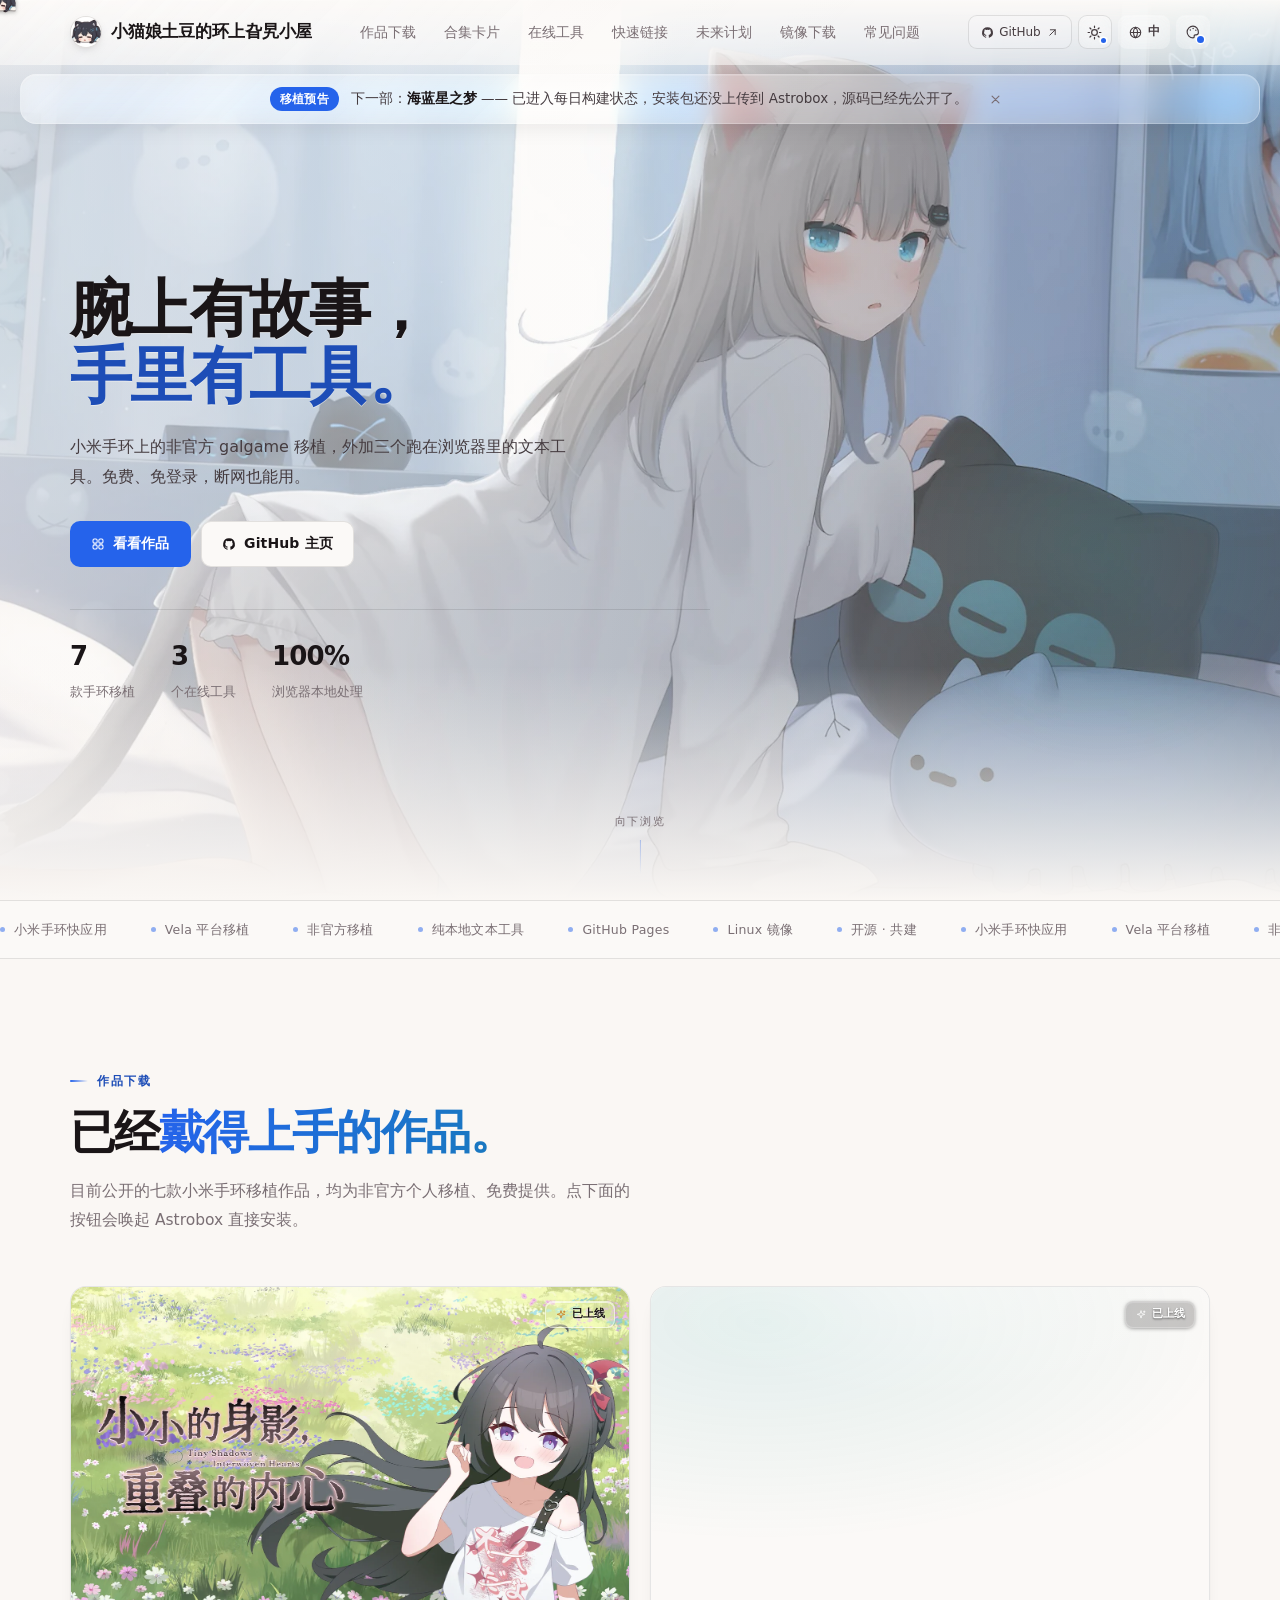
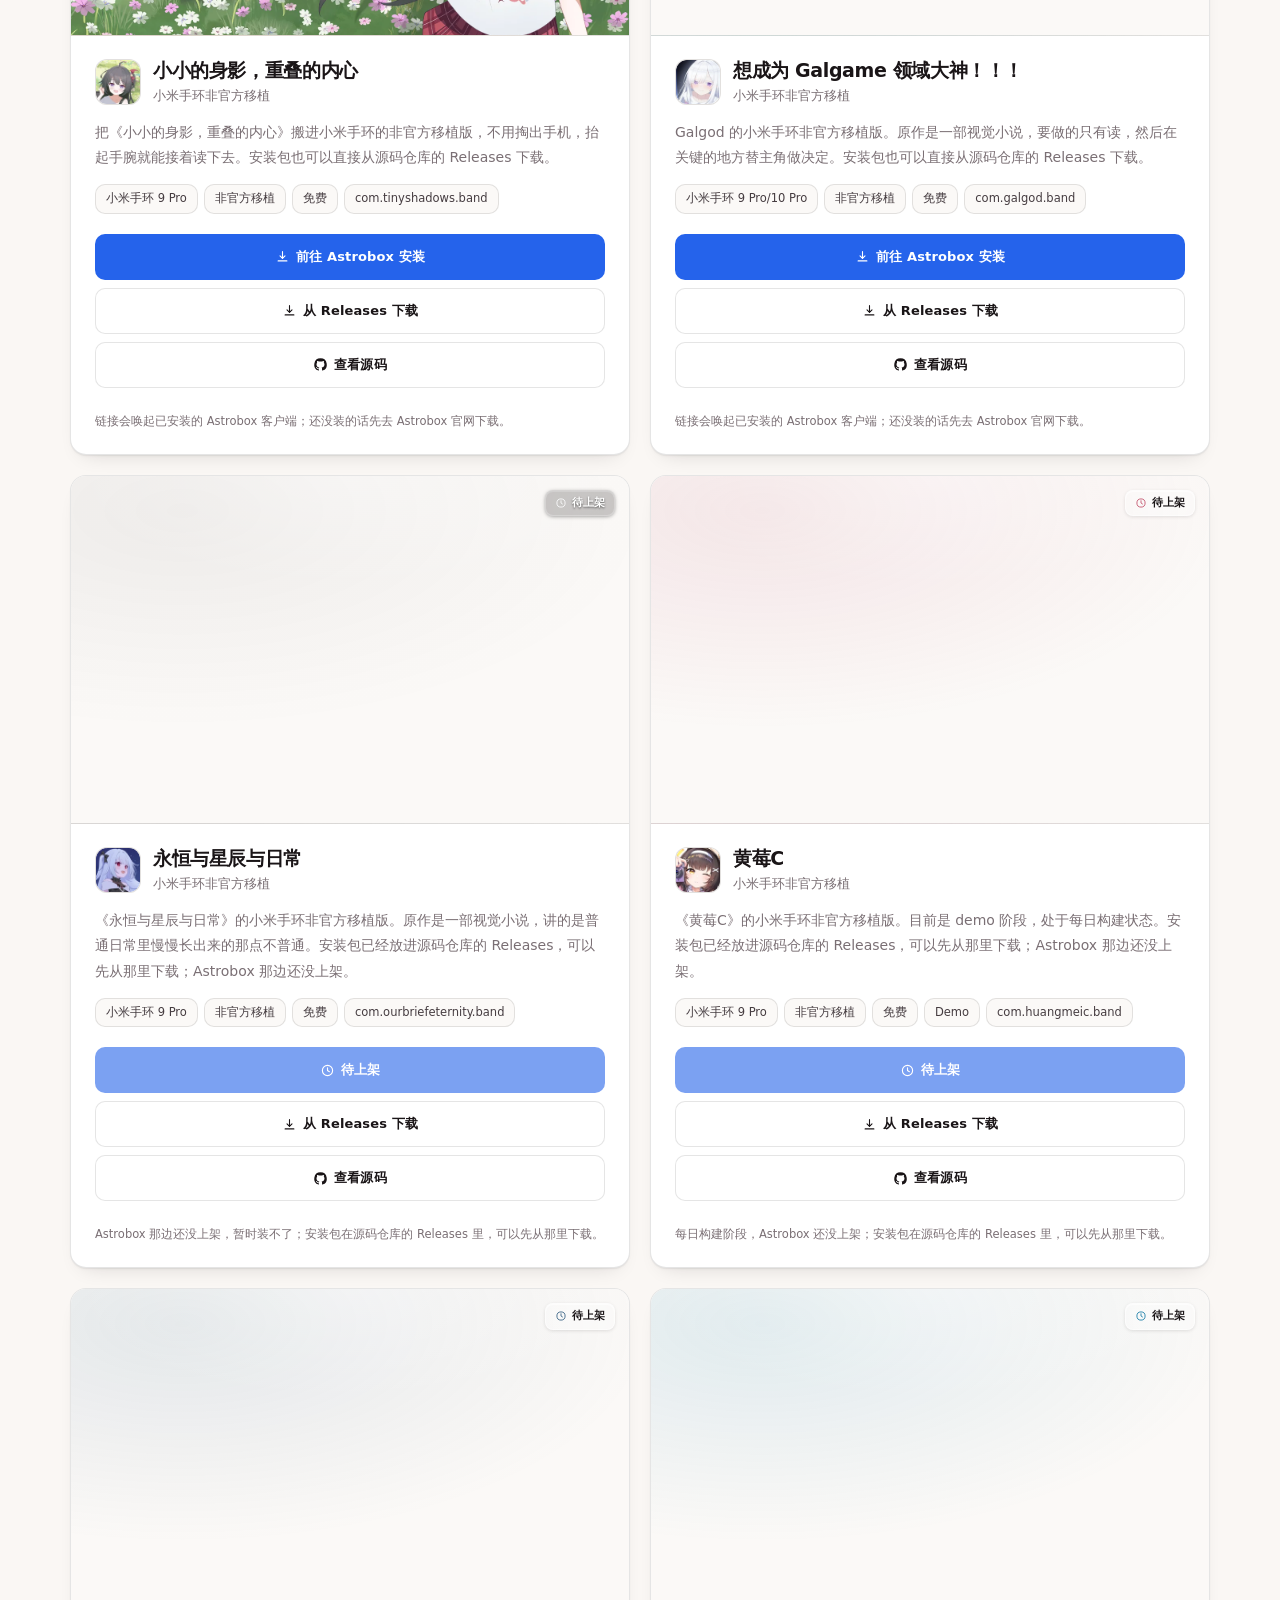
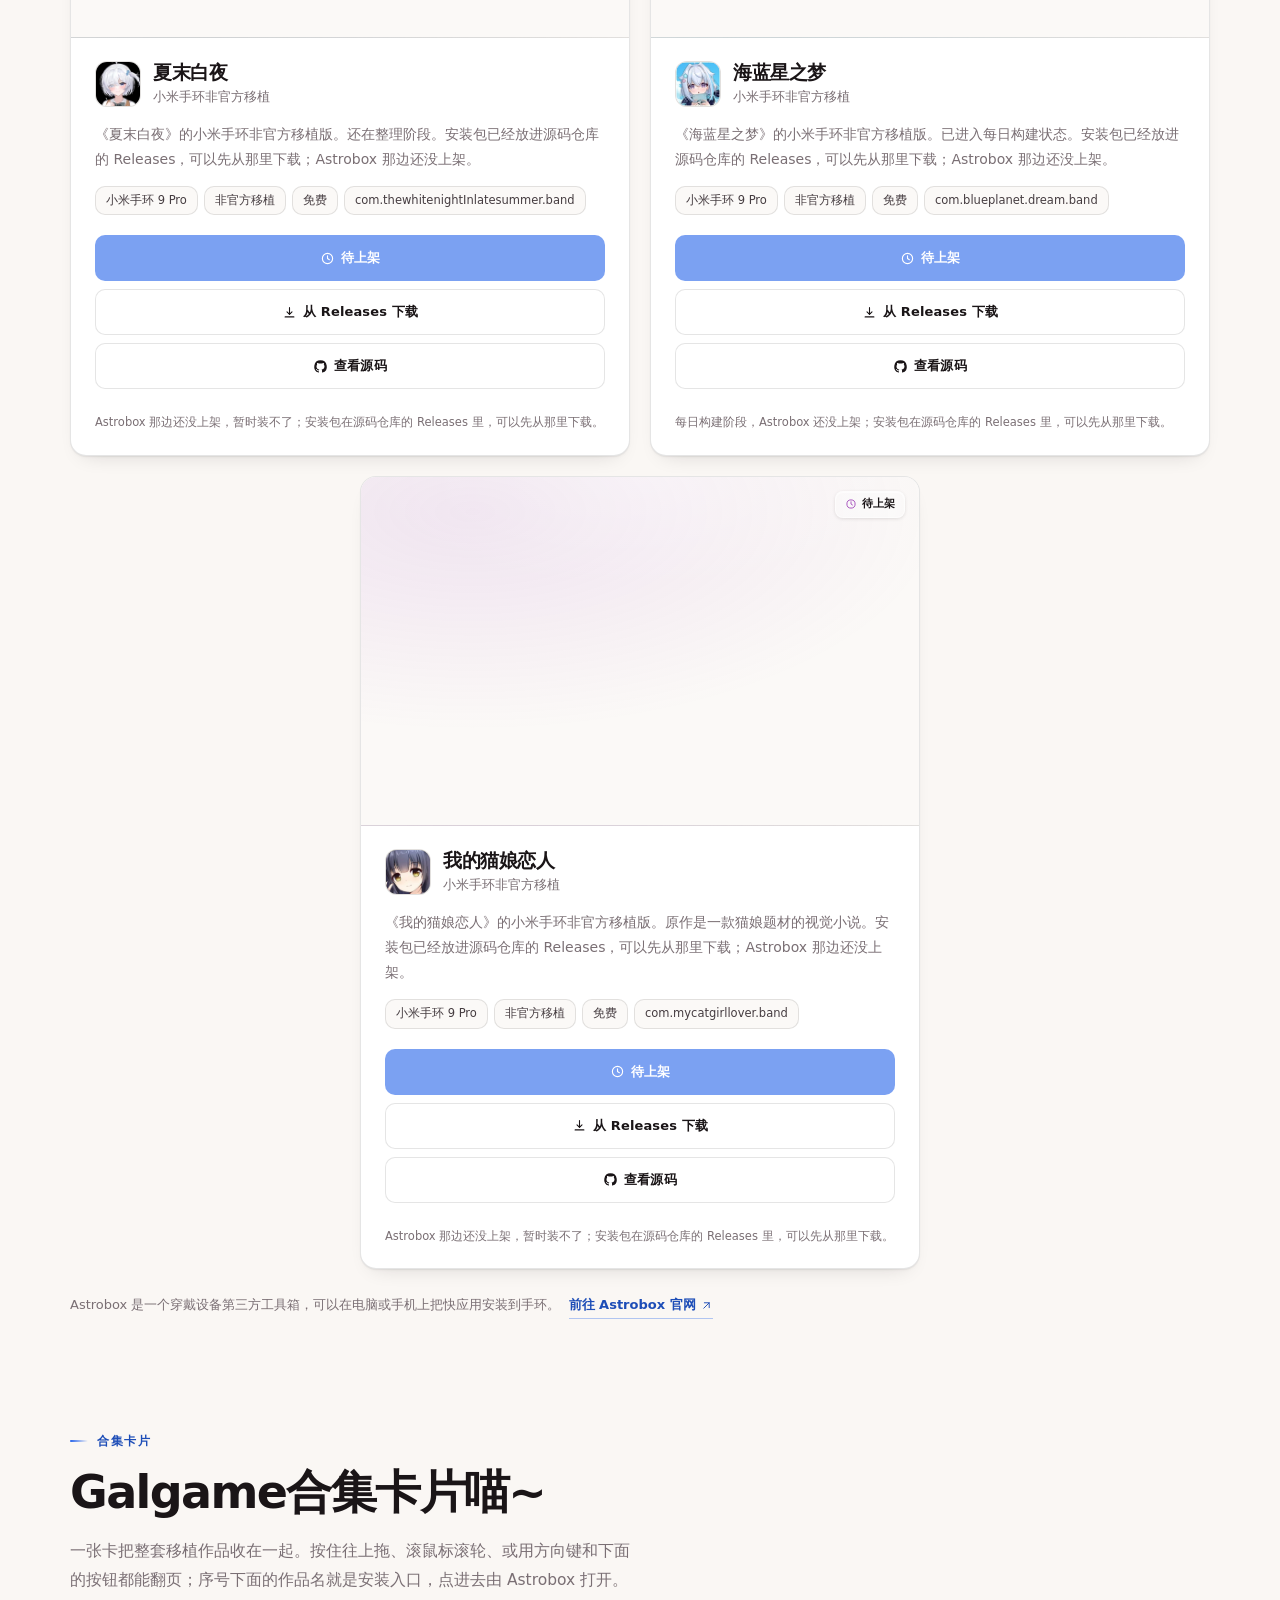
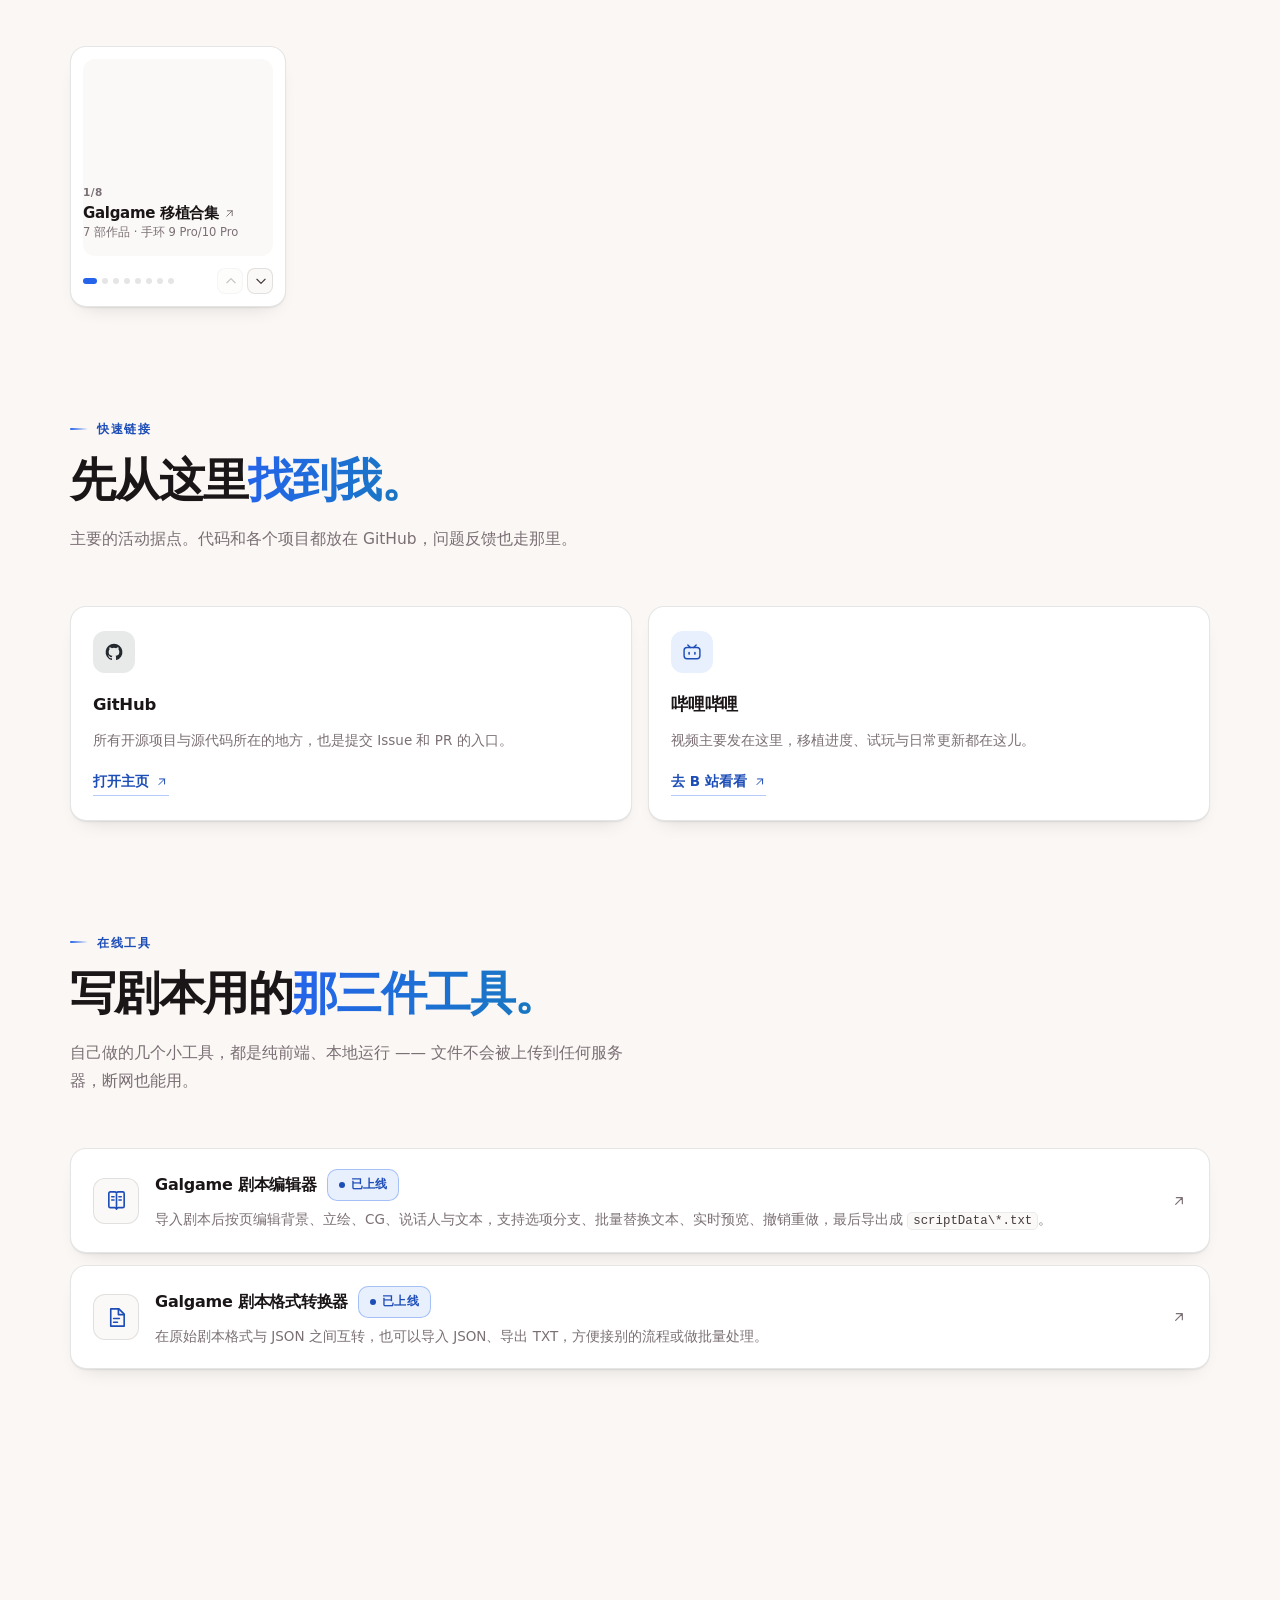
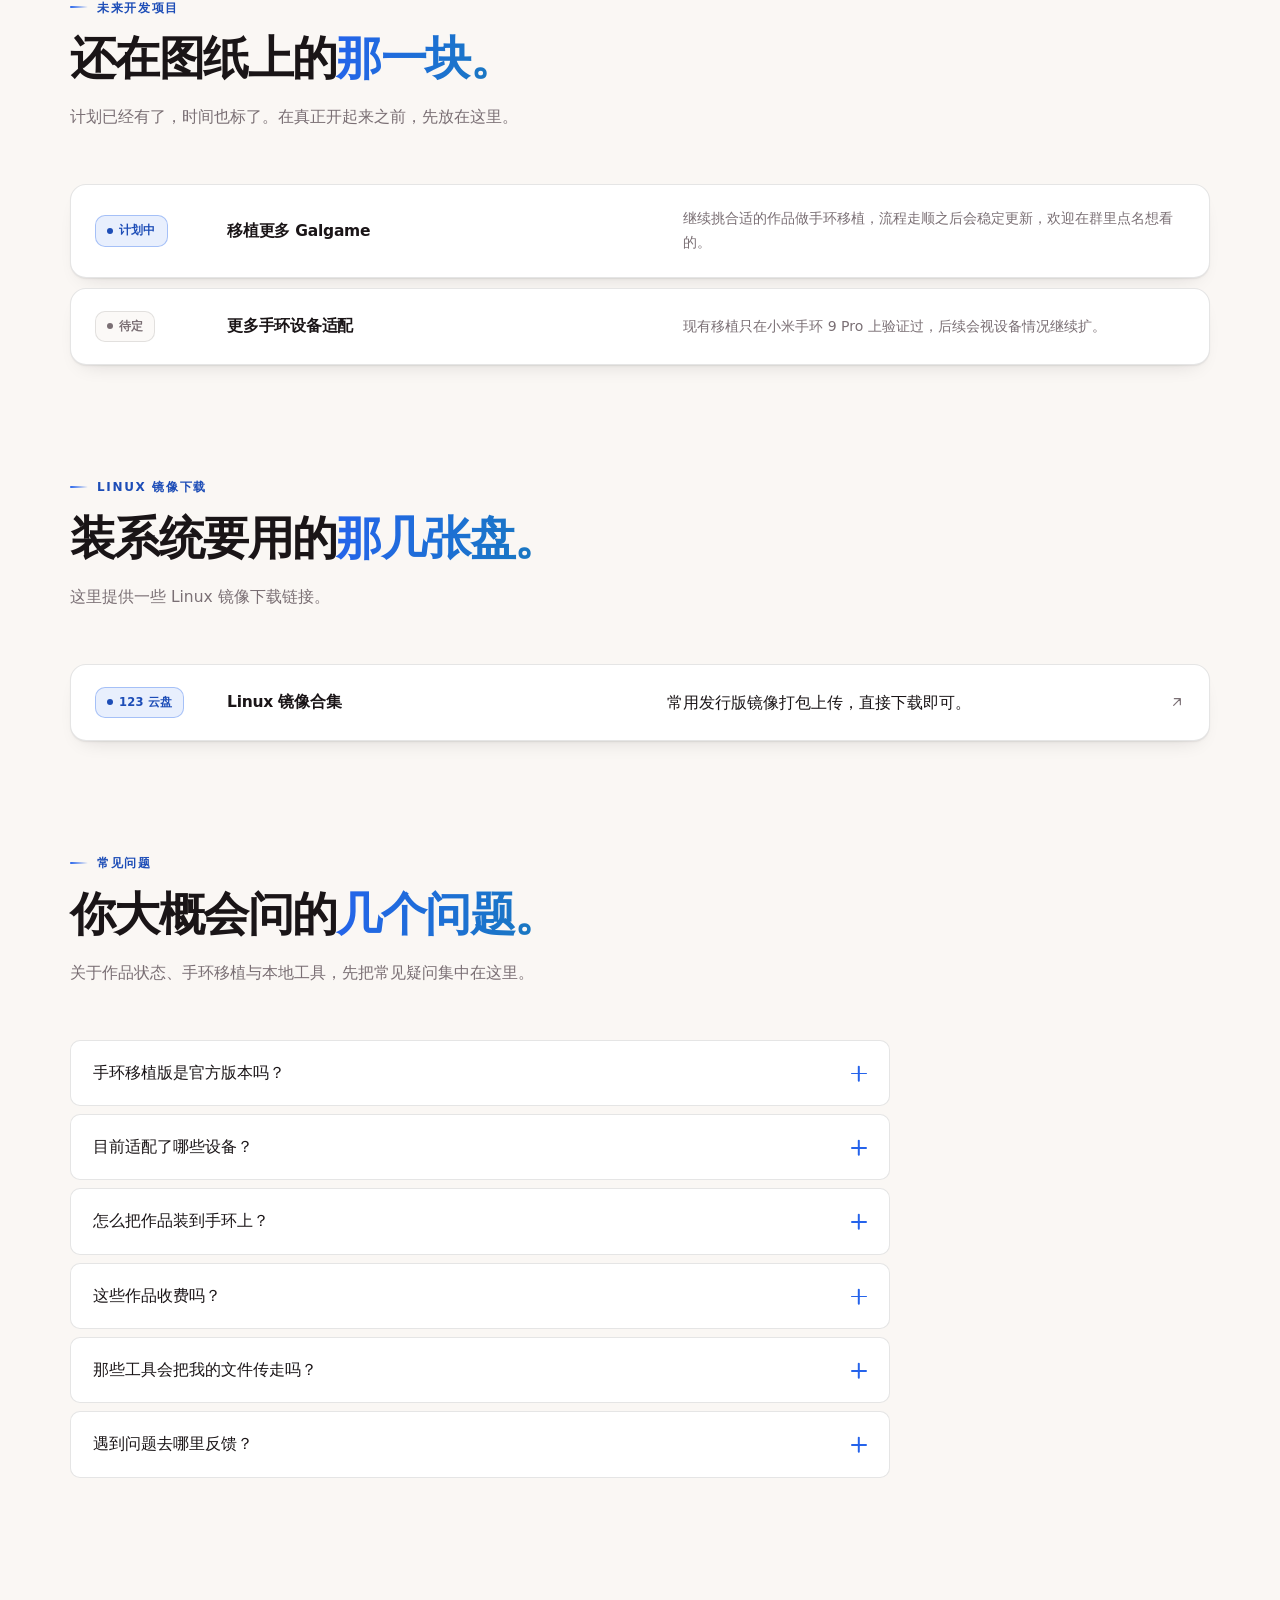
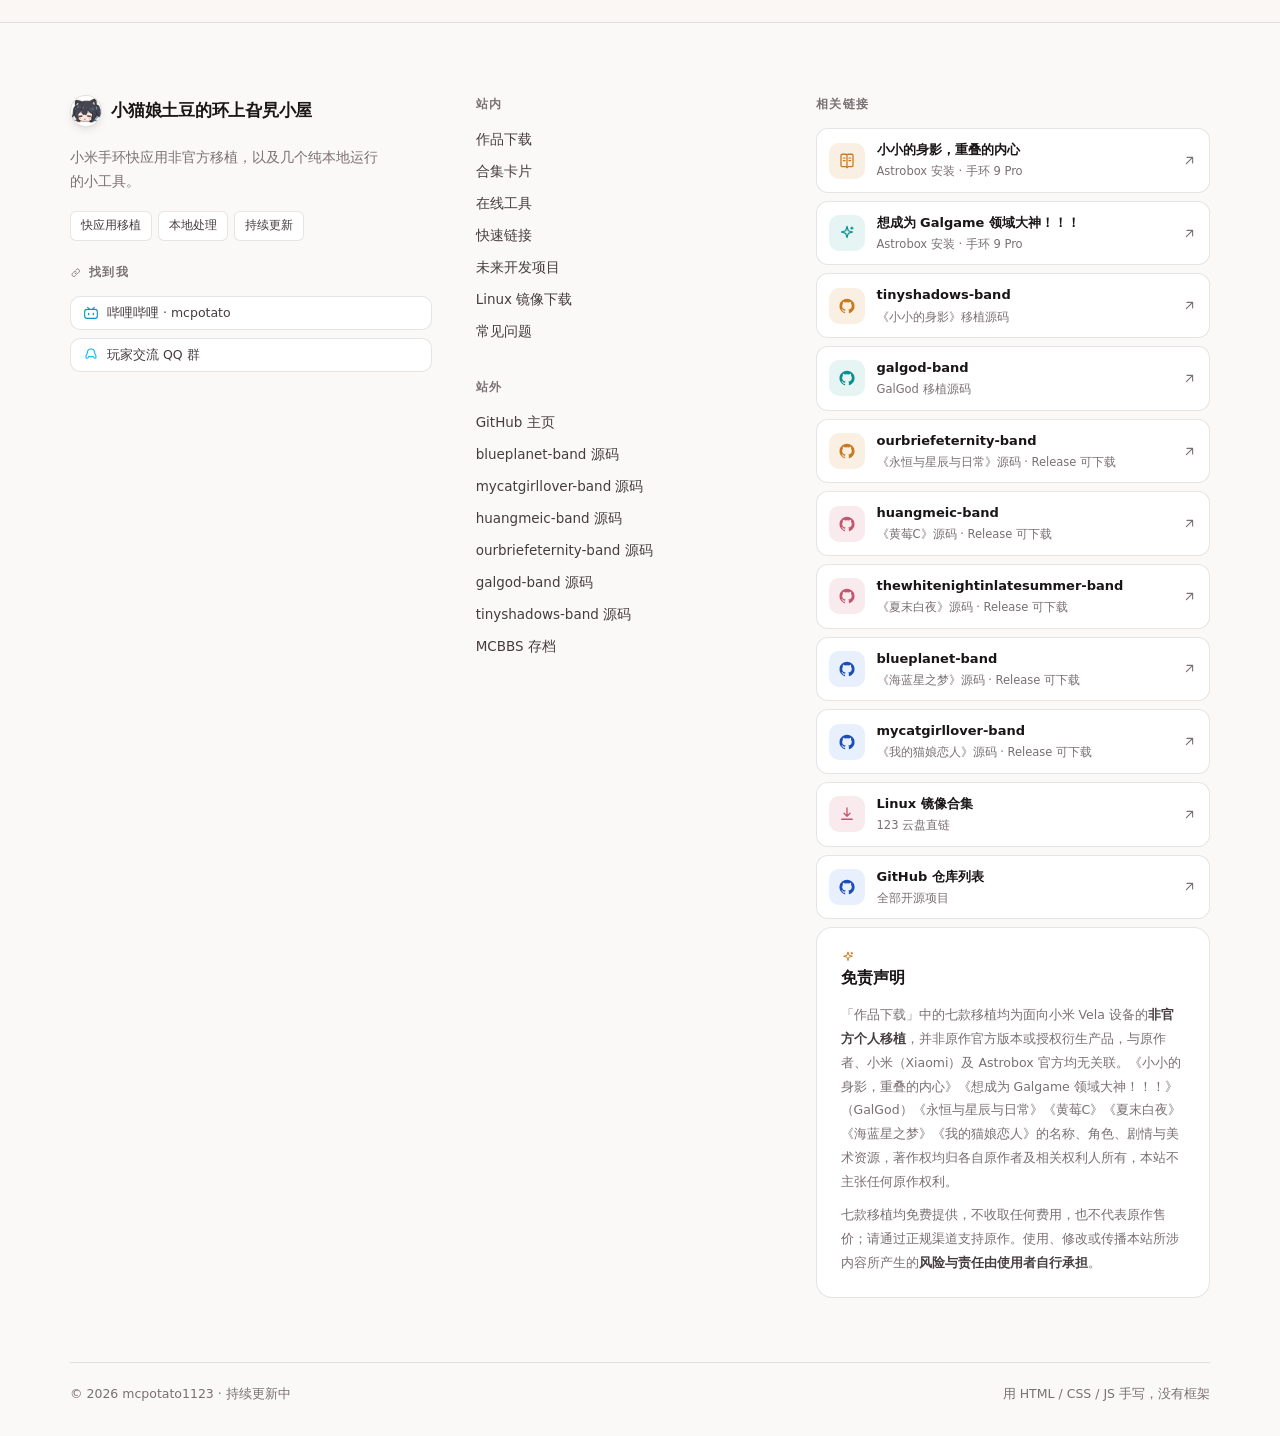
==== commit 460428ce: "Add files via upload" ====
--- a/index.html
+++ b/index.html
@@ -3,7 +3,7 @@
 <head>
 <meta charset="UTF-8">
 <meta name="viewport" content="width=device-width, initial-scale=1.0, maximum-scale=1.0, user-scalable=no">
-<title>mcpotato1123的主页 · 小米手环移植与本地工具</title>
+<title>小猫娘土豆的环上旮旯小屋 · 小米手环移植与本地工具</title>
 <meta name="description" content="mcpotato1123 的主页 —— 小米手环快应用非官方移植，以及几个纯前端本地运行的在线工具。《小小的身影，重叠的内心》《想成为 Galgame 领域大神！！！》《永恒与星辰与日常》《黄莓C》（HUANGMEI C）手环移植版、Galgame 剧本编辑器与格式转换器、Linux 镜像下载。">
 <!-- 主题色。给两个 meta 各一个 id，交给首帧脚本按「已生效的主题」写死，
      不再依赖 media 属性 —— JS 用 querySelector 改带 media 的那对时会互相打架
@@ -12,7 +12,7 @@
 <meta name="theme-color" content="#faf7f4" id="metaThemeLight">
 <meta name="theme-color" content="#141011" id="metaThemeDark">
 <meta property="og:type" content="website">
-<meta property="og:title" content="mcpotato1123的主页 · 小米手环移植与本地工具">
+<meta property="og:title" content="小猫娘土豆的环上旮旯小屋 · 小米手环移植与本地工具">
 <meta property="og:description" content="小米手环快应用移植与本地小工具。很高兴你来到这里，欢迎访问。">
 <meta property="og:url" content="https://mcpotato1123.github.io/">
 <!-- 站点图标：与顶栏 logo 同一个头像。给多档是为了覆盖浏览器页签、书签、
@@ -191,7 +191,7 @@
     <a class="brand" href="#top" data-i18n-attr="aria-label:a11y.brand" aria-label="mcpotato1123 的主页">
       <img class="brand-avatar" src="avatar.webp" srcset="avatar.webp 1x, avatar@2x.webp 2x"
            width="32" height="32" decoding="async" alt="">
-      <span class="brand-text" data-i18n="brand.name">mcpotato1123的主页</span>
+      <span class="brand-text" data-i18n="brand.name">小猫娘土豆的环上旮旯小屋</span>
     </a>
 
     <nav class="nav" id="siteNav" data-i18n-attr="aria-label:a11y.nav" aria-label="站内导航">
@@ -401,7 +401,7 @@
   <!-- 手机上顶栏腾不出空间放主题切换（见 styles.css 顶栏那段宽度预算），
        所以它挪到这里。桌面端仍用顶栏那枚，这一行在桌面是隐藏的。 -->
   <div class="mobile-menu-top">
-    <span class="mobile-menu-brand" data-i18n="brand.name">mcpotato1123的主页</span>
+    <span class="mobile-menu-brand" data-i18n="brand.name">小猫娘土豆的环上旮旯小屋</span>
     <button class="mobile-menu-theme" id="themeToggleMenu" type="button" aria-label="切换深色 / 浅色主题">
       <svg class="ic" aria-hidden="true"><use href="#i-sun"/></svg>
       <svg class="ic" aria-hidden="true"><use href="#i-moon"/></svg>
@@ -418,57 +418,62 @@
   </div>
   <!-- 主色选择（手机）：与顶栏那枚浮层是同一批按钮，只是换了摆放位置 -->
   <div class="mobile-menu-accent">
-    <div class="mobile-accent-grid">
-    <button class="accent-swatch" type="button" data-accent="blue"
-            aria-checked="true" data-i18n-attr="aria-label:accent.blue" aria-label="品牌蓝"><svg class="sw-check" viewBox="0 0 24 24" aria-hidden="true" fill="none" stroke="currentColor" stroke-width="3.2" stroke-linecap="round" stroke-linejoin="round"><path d="M4 12.5 9.5 18 20 6.5"/></svg></button>
-    <button class="accent-swatch" type="button" data-accent="sky"
-            aria-checked="false" data-i18n-attr="aria-label:accent.sky" aria-label="天蓝"><svg class="sw-check" viewBox="0 0 24 24" aria-hidden="true" fill="none" stroke="currentColor" stroke-width="3.2" stroke-linecap="round" stroke-linejoin="round"><path d="M4 12.5 9.5 18 20 6.5"/></svg></button>
-    <button class="accent-swatch" type="button" data-accent="teal"
-            aria-checked="false" data-i18n-attr="aria-label:accent.teal" aria-label="青色"><svg class="sw-check" viewBox="0 0 24 24" aria-hidden="true" fill="none" stroke="currentColor" stroke-width="3.2" stroke-linecap="round" stroke-linejoin="round"><path d="M4 12.5 9.5 18 20 6.5"/></svg></button>
-    <button class="accent-swatch" type="button" data-accent="emerald"
-            aria-checked="false" data-i18n-attr="aria-label:accent.emerald" aria-label="墨绿"><svg class="sw-check" viewBox="0 0 24 24" aria-hidden="true" fill="none" stroke="currentColor" stroke-width="3.2" stroke-linecap="round" stroke-linejoin="round"><path d="M4 12.5 9.5 18 20 6.5"/></svg></button>
-    <button class="accent-swatch" type="button" data-accent="olive"
-            aria-checked="false" data-i18n-attr="aria-label:accent.olive" aria-label="橄榄"><svg class="sw-check" viewBox="0 0 24 24" aria-hidden="true" fill="none" stroke="currentColor" stroke-width="3.2" stroke-linecap="round" stroke-linejoin="round"><path d="M4 12.5 9.5 18 20 6.5"/></svg></button>
-    <button class="accent-swatch" type="button" data-accent="amber"
-            aria-checked="false" data-i18n-attr="aria-label:accent.amber" aria-label="琥珀"><svg class="sw-check" viewBox="0 0 24 24" aria-hidden="true" fill="none" stroke="currentColor" stroke-width="3.2" stroke-linecap="round" stroke-linejoin="round"><path d="M4 12.5 9.5 18 20 6.5"/></svg></button>
-    <button class="accent-swatch" type="button" data-accent="coral"
-            aria-checked="false" data-i18n-attr="aria-label:accent.coral" aria-label="珊瑚"><svg class="sw-check" viewBox="0 0 24 24" aria-hidden="true" fill="none" stroke="currentColor" stroke-width="3.2" stroke-linecap="round" stroke-linejoin="round"><path d="M4 12.5 9.5 18 20 6.5"/></svg></button>
-    <button class="accent-swatch" type="button" data-accent="rose"
-            aria-checked="false" data-i18n-attr="aria-label:accent.rose" aria-label="玫红"><svg class="sw-check" viewBox="0 0 24 24" aria-hidden="true" fill="none" stroke="currentColor" stroke-width="3.2" stroke-linecap="round" stroke-linejoin="round"><path d="M4 12.5 9.5 18 20 6.5"/></svg></button>
-    <button class="accent-swatch" type="button" data-accent="magenta"
-            aria-checked="false" data-i18n-attr="aria-label:accent.magenta" aria-label="品红"><svg class="sw-check" viewBox="0 0 24 24" aria-hidden="true" fill="none" stroke="currentColor" stroke-width="3.2" stroke-linecap="round" stroke-linejoin="round"><path d="M4 12.5 9.5 18 20 6.5"/></svg></button>
-    <button class="accent-swatch" type="button" data-accent="violet"
-            aria-checked="false" data-i18n-attr="aria-label:accent.violet" aria-label="紫罗兰"><svg class="sw-check" viewBox="0 0 24 24" aria-hidden="true" fill="none" stroke="currentColor" stroke-width="3.2" stroke-linecap="round" stroke-linejoin="round"><path d="M4 12.5 9.5 18 20 6.5"/></svg></button>
-    <button class="accent-swatch" type="button" data-accent="indigo"
-            aria-checked="false" data-i18n-attr="aria-label:accent.indigo" aria-label="靛蓝"><svg class="sw-check" viewBox="0 0 24 24" aria-hidden="true" fill="none" stroke="currentColor" stroke-width="3.2" stroke-linecap="round" stroke-linejoin="round"><path d="M4 12.5 9.5 18 20 6.5"/></svg></button>
-    <button class="accent-swatch" type="button" data-accent="graphite"
-            aria-checked="false" data-i18n-attr="aria-label:accent.graphite" aria-label="石墨"><svg class="sw-check" viewBox="0 0 24 24" aria-hidden="true" fill="none" stroke="currentColor" stroke-width="3.2" stroke-linecap="round" stroke-linejoin="round"><path d="M4 12.5 9.5 18 20 6.5"/></svg></button>
-      <!-- 主题配色（7 颗）：颜色与桌面面板里那组一致 -->
-      <button class="accent-swatch" type="button" data-accent="tiny" aria-checked="false"
-              data-i18n-attr="aria-label:w1.title" aria-label="小小的身影"><svg class="sw-check" viewBox="0 0 24 24" aria-hidden="true" fill="none" stroke="currentColor" stroke-width="3.2" stroke-linecap="round" stroke-linejoin="round"><path d="M4 12.5 9.5 18 20 6.5"/></svg></button>
-      <button class="accent-swatch" type="button" data-accent="galgod" aria-checked="false"
-              data-i18n-attr="aria-label:w2.title" aria-label="GalGod"><svg class="sw-check" viewBox="0 0 24 24" aria-hidden="true" fill="none" stroke="currentColor" stroke-width="3.2" stroke-linecap="round" stroke-linejoin="round"><path d="M4 12.5 9.5 18 20 6.5"/></svg></button>
-      <button class="accent-swatch" type="button" data-accent="eternity" aria-checked="false"
-              data-i18n-attr="aria-label:w3.title" aria-label="永恒与星辰"><svg class="sw-check" viewBox="0 0 24 24" aria-hidden="true" fill="none" stroke="currentColor" stroke-width="3.2" stroke-linecap="round" stroke-linejoin="round"><path d="M4 12.5 9.5 18 20 6.5"/></svg></button>
-      <button class="accent-swatch" type="button" data-accent="huangmeic" aria-checked="false"
-              data-i18n-attr="aria-label:w4.title" aria-label="黄莓C"><svg class="sw-check" viewBox="0 0 24 24" aria-hidden="true" fill="none" stroke="currentColor" stroke-width="3.2" stroke-linecap="round" stroke-linejoin="round"><path d="M4 12.5 9.5 18 20 6.5"/></svg></button>
-      <button class="accent-swatch" type="button" data-accent="whitenight" aria-checked="false"
-              data-i18n-attr="aria-label:w5.title" aria-label="夏末白夜"><svg class="sw-check" viewBox="0 0 24 24" aria-hidden="true" fill="none" stroke="currentColor" stroke-width="3.2" stroke-linecap="round" stroke-linejoin="round"><path d="M4 12.5 9.5 18 20 6.5"/></svg></button>
-      <button class="accent-swatch" type="button" data-accent="blueplanet" aria-checked="false"
-              data-i18n-attr="aria-label:w6.title" aria-label="海蓝星之梦"><svg class="sw-check" viewBox="0 0 24 24" aria-hidden="true" fill="none" stroke="currentColor" stroke-width="3.2" stroke-linecap="round" stroke-linejoin="round"><path d="M4 12.5 9.5 18 20 6.5"/></svg></button>
-      <button class="accent-swatch" type="button" data-accent="catgirl" aria-checked="false"
-              data-i18n-attr="aria-label:w7.title" aria-label="我的猫娘恋人"><svg class="sw-check" viewBox="0 0 24 24" aria-hidden="true" fill="none" stroke="currentColor" stroke-width="3.2" stroke-linecap="round" stroke-linejoin="round"><path d="M4 12.5 9.5 18 20 6.5"/></svg></button>
-      <!-- 手机端的自由取色：一枚彩虹色块，点开在菜单里展开同一个取色器 -->
-      <button class="accent-custom-pick is-mini" id="accentMiniBtn" type="button"
+    <!-- 与桌面面板一致，分成「主色」和「主题配色」两组 -->
+    <div class="m-accent-group">
+      <p class="m-accent-label" data-i18n="accent.title">主色</p>
+      <div class="mobile-accent-grid">
+        <button class="accent-swatch" type="button" data-accent="blue"
+              aria-checked="true" data-i18n-attr="aria-label:accent.blue" aria-label="品牌蓝"><svg class="sw-check" viewBox="0 0 24 24" aria-hidden="true" fill="none" stroke="currentColor" stroke-width="3.2" stroke-linecap="round" stroke-linejoin="round"><path d="M4 12.5 9.5 18 20 6.5"/></svg></button>
+        <button class="accent-swatch" type="button" data-accent="sky"
+              aria-checked="false" data-i18n-attr="aria-label:accent.sky" aria-label="天蓝"><svg class="sw-check" viewBox="0 0 24 24" aria-hidden="true" fill="none" stroke="currentColor" stroke-width="3.2" stroke-linecap="round" stroke-linejoin="round"><path d="M4 12.5 9.5 18 20 6.5"/></svg></button>
+        <button class="accent-swatch" type="button" data-accent="teal"
+              aria-checked="false" data-i18n-attr="aria-label:accent.teal" aria-label="青色"><svg class="sw-check" viewBox="0 0 24 24" aria-hidden="true" fill="none" stroke="currentColor" stroke-width="3.2" stroke-linecap="round" stroke-linejoin="round"><path d="M4 12.5 9.5 18 20 6.5"/></svg></button>
+        <button class="accent-swatch" type="button" data-accent="emerald"
+              aria-checked="false" data-i18n-attr="aria-label:accent.emerald" aria-label="墨绿"><svg class="sw-check" viewBox="0 0 24 24" aria-hidden="true" fill="none" stroke="currentColor" stroke-width="3.2" stroke-linecap="round" stroke-linejoin="round"><path d="M4 12.5 9.5 18 20 6.5"/></svg></button>
+        <button class="accent-swatch" type="button" data-accent="olive"
+              aria-checked="false" data-i18n-attr="aria-label:accent.olive" aria-label="橄榄"><svg class="sw-check" viewBox="0 0 24 24" aria-hidden="true" fill="none" stroke="currentColor" stroke-width="3.2" stroke-linecap="round" stroke-linejoin="round"><path d="M4 12.5 9.5 18 20 6.5"/></svg></button>
+        <button class="accent-swatch" type="button" data-accent="amber"
+              aria-checked="false" data-i18n-attr="aria-label:accent.amber" aria-label="琥珀"><svg class="sw-check" viewBox="0 0 24 24" aria-hidden="true" fill="none" stroke="currentColor" stroke-width="3.2" stroke-linecap="round" stroke-linejoin="round"><path d="M4 12.5 9.5 18 20 6.5"/></svg></button>
+        <button class="accent-swatch" type="button" data-accent="coral"
+              aria-checked="false" data-i18n-attr="aria-label:accent.coral" aria-label="珊瑚"><svg class="sw-check" viewBox="0 0 24 24" aria-hidden="true" fill="none" stroke="currentColor" stroke-width="3.2" stroke-linecap="round" stroke-linejoin="round"><path d="M4 12.5 9.5 18 20 6.5"/></svg></button>
+        <button class="accent-swatch" type="button" data-accent="rose"
+              aria-checked="false" data-i18n-attr="aria-label:accent.rose" aria-label="玫红"><svg class="sw-check" viewBox="0 0 24 24" aria-hidden="true" fill="none" stroke="currentColor" stroke-width="3.2" stroke-linecap="round" stroke-linejoin="round"><path d="M4 12.5 9.5 18 20 6.5"/></svg></button>
+        <button class="accent-swatch" type="button" data-accent="magenta"
+              aria-checked="false" data-i18n-attr="aria-label:accent.magenta" aria-label="品红"><svg class="sw-check" viewBox="0 0 24 24" aria-hidden="true" fill="none" stroke="currentColor" stroke-width="3.2" stroke-linecap="round" stroke-linejoin="round"><path d="M4 12.5 9.5 18 20 6.5"/></svg></button>
+        <button class="accent-swatch" type="button" data-accent="violet"
+              aria-checked="false" data-i18n-attr="aria-label:accent.violet" aria-label="紫罗兰"><svg class="sw-check" viewBox="0 0 24 24" aria-hidden="true" fill="none" stroke="currentColor" stroke-width="3.2" stroke-linecap="round" stroke-linejoin="round"><path d="M4 12.5 9.5 18 20 6.5"/></svg></button>
+        <button class="accent-swatch" type="button" data-accent="indigo"
+              aria-checked="false" data-i18n-attr="aria-label:accent.indigo" aria-label="靛蓝"><svg class="sw-check" viewBox="0 0 24 24" aria-hidden="true" fill="none" stroke="currentColor" stroke-width="3.2" stroke-linecap="round" stroke-linejoin="round"><path d="M4 12.5 9.5 18 20 6.5"/></svg></button>
+        <button class="accent-swatch" type="button" data-accent="graphite"
+              aria-checked="false" data-i18n-attr="aria-label:accent.graphite" aria-label="石墨"><svg class="sw-check" viewBox="0 0 24 24" aria-hidden="true" fill="none" stroke="currentColor" stroke-width="3.2" stroke-linecap="round" stroke-linejoin="round"><path d="M4 12.5 9.5 18 20 6.5"/></svg></button>
+        <button class="accent-custom-pick is-mini" id="accentMiniBtn" type="button"
               aria-expanded="false" aria-controls="accentPicker"
               data-i18n-attr="aria-label:accent.custom" aria-label="自定义主色">
-        <span class="accent-custom-face" aria-hidden="true">
-          <svg class="sw-check" viewBox="0 0 24 24" aria-hidden="true" fill="none" stroke="currentColor" stroke-width="3.2" stroke-linecap="round" stroke-linejoin="round"><path d="M4 12.5 9.5 18 20 6.5"/></svg>
-        </span>
-      </button>
-    </div>
-    <!-- 颜色名条：小圆角药丸形，显示当前主色的名称（自定义时显示色号）。
-         aria-live 让读屏器在切换颜色时主动播报新名字。 -->
+              <span class="accent-custom-face" aria-hidden="true">
+              <svg class="sw-check" viewBox="0 0 24 24" aria-hidden="true" fill="none" stroke="currentColor" stroke-width="3.2" stroke-linecap="round" stroke-linejoin="round"><path d="M4 12.5 9.5 18 20 6.5"/></svg>
+              </span>
+              </button>
+      </div>
+    </div>
+    <div class="m-accent-group">
+      <p class="m-accent-label" data-i18n="accent.projects">主题配色</p>
+      <div class="mobile-accent-grid">
+        <button class="accent-swatch" type="button" data-accent="tiny" aria-checked="false"
+              data-i18n-attr="aria-label:w1.title" aria-label="小小的身影"><svg class="sw-check" viewBox="0 0 24 24" aria-hidden="true" fill="none" stroke="currentColor" stroke-width="3.2" stroke-linecap="round" stroke-linejoin="round"><path d="M4 12.5 9.5 18 20 6.5"/></svg></button>
+        <button class="accent-swatch" type="button" data-accent="galgod" aria-checked="false"
+              data-i18n-attr="aria-label:w2.title" aria-label="GalGod"><svg class="sw-check" viewBox="0 0 24 24" aria-hidden="true" fill="none" stroke="currentColor" stroke-width="3.2" stroke-linecap="round" stroke-linejoin="round"><path d="M4 12.5 9.5 18 20 6.5"/></svg></button>
+        <button class="accent-swatch" type="button" data-accent="eternity" aria-checked="false"
+              data-i18n-attr="aria-label:w3.title" aria-label="永恒与星辰"><svg class="sw-check" viewBox="0 0 24 24" aria-hidden="true" fill="none" stroke="currentColor" stroke-width="3.2" stroke-linecap="round" stroke-linejoin="round"><path d="M4 12.5 9.5 18 20 6.5"/></svg></button>
+        <button class="accent-swatch" type="button" data-accent="huangmeic" aria-checked="false"
+              data-i18n-attr="aria-label:w4.title" aria-label="黄莓C"><svg class="sw-check" viewBox="0 0 24 24" aria-hidden="true" fill="none" stroke="currentColor" stroke-width="3.2" stroke-linecap="round" stroke-linejoin="round"><path d="M4 12.5 9.5 18 20 6.5"/></svg></button>
+        <button class="accent-swatch" type="button" data-accent="whitenight" aria-checked="false"
+              data-i18n-attr="aria-label:w5.title" aria-label="夏末白夜"><svg class="sw-check" viewBox="0 0 24 24" aria-hidden="true" fill="none" stroke="currentColor" stroke-width="3.2" stroke-linecap="round" stroke-linejoin="round"><path d="M4 12.5 9.5 18 20 6.5"/></svg></button>
+        <button class="accent-swatch" type="button" data-accent="blueplanet" aria-checked="false"
+              data-i18n-attr="aria-label:w6.title" aria-label="海蓝星之梦"><svg class="sw-check" viewBox="0 0 24 24" aria-hidden="true" fill="none" stroke="currentColor" stroke-width="3.2" stroke-linecap="round" stroke-linejoin="round"><path d="M4 12.5 9.5 18 20 6.5"/></svg></button>
+        <button class="accent-swatch" type="button" data-accent="catgirl" aria-checked="false"
+              data-i18n-attr="aria-label:w7.title" aria-label="我的猫娘恋人"><svg class="sw-check" viewBox="0 0 24 24" aria-hidden="true" fill="none" stroke="currentColor" stroke-width="3.2" stroke-linecap="round" stroke-linejoin="round"><path d="M4 12.5 9.5 18 20 6.5"/></svg></button>
+      </div>
+    </div>
     <span class="mobile-accent-name" id="mobileAccentName" aria-live="polite">品牌蓝</span>
   </div>
   <nav data-i18n-attr="aria-label:a11y.navMobile" aria-label="移动端导航">
@@ -503,11 +508,14 @@
 
   <div class="hero-inner">
     <div class="hero-copy">
-      <p class="pill" data-anim="1"><span class="pulse" aria-hidden="true"></span><span data-i18n="hero.pill">欢迎来到项目主页</span></p>
+      <!-- 首屏大标题：两行，第二行用 <em> 上主色（与参考设计一致）。
+           拆成 h1 也让页面终于有了唯一的一级标题 —— 之前首屏是没有 h1 的。
+           标题与导语各说一件事：标题讲「是什么」，导语讲「怎么用、要不要钱」，
+           刻意不重复同一批词（旧版导语开头重复了站名和欢迎语）。 -->
+      <h1 class="hero-title" data-anim="1" data-i18n-html="hero.title">腕上有故事，<em>手里有工具。</em></h1>
 
       <p class="lede" data-anim="2" data-i18n="hero.lede">
-        mcpotato1123 的主页 —— 小米手环快应用非官方移植，以及几个纯本地运行的小工具。
-        很高兴你来到这里，欢迎访问。
+        小米手环上的非官方 galgame 移植，外加三个跑在浏览器里的文本工具。免费、免登录，断网也能用。
       </p>
 
       <div class="hero-actions" data-anim="3">
@@ -1135,7 +1143,7 @@
   <div class="shell">
     <div class="sec-head reveal">
       <p class="kicker" data-i18n="tools.kicker">在线工具</p>
-      <h2 class="sec-title" data-i18n-html="tools.title">写剧本用的<em>那几把家伙。</em></h2>
+      <h2 class="sec-title" data-i18n-html="tools.title">写剧本用的<em>那三件工具。</em></h2>
       <p class="sec-lede" data-i18n="tools.lede">
         自己做的几个小工具，都是纯前端、本地运行 —— 文件不会被上传到任何服务器，断网也能用。
       </p>
@@ -1342,7 +1350,7 @@
         <a class="brand" href="#top">
           <img class="brand-avatar" src="avatar.webp" srcset="avatar.webp 1x, avatar@2x.webp 2x"
                width="32" height="32" loading="lazy" decoding="async" alt="">
-          <span class="brand-text" data-i18n="brand.name">mcpotato1123的主页</span>
+          <span class="brand-text" data-i18n="brand.name">小猫娘土豆的环上旮旯小屋</span>
         </a>
         <p data-i18n="footer.tagline">小米手环快应用非官方移植，以及几个纯本地运行的小工具。</p>
         <div class="footer-tags">
--- a/styles.css
+++ b/styles.css
@@ -11,6 +11,11 @@
    ========================================================================== */
 
 :root{
+  /* 首屏遮罩的三段强度（左 → 中 → 右）。
+     浅色主题下插画本身很亮（天空），薄纱可以薄一些，让插画多露出来；
+     深色主题下同一套规则要用厚纱，否则白字压在亮插画上读不出。 */
+  --hero-wash-a:58%;--hero-wash-b:40%;--hero-wash-c:10%;
+
   color-scheme: light;
 
   /* ---------- 表面 ---------- */
@@ -34,7 +39,7 @@
      作用是把「浏览器拿到的到底是哪一版 CSS」变成可读的事实 ——
      否则一遇到「改了没生效」，只能在缓存 / 编码 / 嵌套之间瞎猜。
      **每次改完这个文件记得更新这里的日期。** */
-  --css-rev:"2026-10-22 flag-small";
+  --css-rev:"2026-10-22 hero-btn-glow";
 
   /* ---------- 主色 ----------
      站点主色沿用原有品牌蓝 #2563eb。派生令牌一律 color-mix，
@@ -220,6 +225,8 @@
 }
 
 [data-theme="dark"]{
+  --hero-wash-a:84%;--hero-wash-b:62%;--hero-wash-c:20%;
+
   color-scheme: dark;
 
   --bg:#141011;
@@ -941,20 +948,79 @@
   （深灰），压在暗底上几乎不可读 —— 所以这一段必须整体翻成亮色，
   并给一点柔和投影：插画明暗不均，单靠颜色对比在亮部仍会糊。
 */
-.hero .lede{
+.hero /* 首屏大标题：字号随视口爬升，窄屏收到 34px；行高压到 1.08 让两行贴紧。
+   第二行用 <em> 单独成块并上主色 —— 主色是用户可换的，所以这里用
+   color-mix 把它和白色混合，保证在任何主色下、压在暗插画上都足够亮。 */
+.hero-title{
+  margin:0;
+  font-size:clamp(30px,4.6vw + 8px,62px);
+  line-height:1.08;
+  font-weight:800;
+  letter-spacing:-.035em;
+  /* 跟随主题：浅色下 --ink 是近黑，深色下是近白 */
+  color:var(--ink);
+  text-shadow:0 1px 0 color-mix(in srgb, var(--bg) 55%, transparent);
+}
+.hero-title em{
+  display:block;
+  overflow-wrap:break-word;
+  font-style:normal;
+  color:var(--accent-ink);
+}
+/* 深色模式给主色那行一层同色辉光（参考站的效果）：
+   两层不同半径的阴影叠出「荧光」感，而不是简单的模糊。
+   浅色模式下不加 —— 白底上辉光只会把字糊掉。 */
+html[data-theme="dark"] .hero-title em{
+  text-shadow:
+    0 0 18px color-mix(in srgb, var(--accent) 70%, transparent),
+    0 0 46px color-mix(in srgb, var(--accent) 38%, transparent);
+}
+
+.lede{
   max-width:520px;margin:22px 0 0;
-  color:rgba(255,255,255,.9);
+  color:var(--ink-2);
   font-size:16px;line-height:1.85;
-  text-shadow:0 1px 12px rgba(0,0,0,.45);
 }
 /* 大标题删掉之后，导语成了首屏第一块文字，别再多压一层上边距 */
 .hero .pill + .lede{margin-top:20px}
 .hero-actions{display:flex;flex-wrap:wrap;gap:10px;margin-top:30px}
-/* 首屏里的次级按钮在暗底上要反过来：浅色描边 + 浅色字 */
+/* 首屏主按钮的「荧光」：与首屏主色标题行用的是同一套做法 ——
+   两圈同色阴影（近处亮、远处淡）叠出光晕，而不是单层模糊。
+   悬停、键盘聚焦、按下三种状态都发光；深色主题下静止态也带一点微光，
+   这样它和旁边会发光的主标题是同一套语言。
+   右边那颗次级按钮（GitHub）保持原样，不加光。 */
+.hero-actions .btn-primary{
+  transition:background .22s ease,color .22s ease,box-shadow .28s ease,transform .22s var(--ease);
+}
+.hero-actions .btn-primary:hover,
+.hero-actions .btn-primary:focus-visible,
+.hero-actions .btn-primary:active{
+  box-shadow:
+    0 0 16px color-mix(in srgb, var(--accent) 62%, transparent),
+    0 0 40px color-mix(in srgb, var(--accent) 32%, transparent),
+    0 10px 26px -10px color-mix(in srgb, var(--accent) 70%, transparent);
+  transform:translateY(-1px);
+}
+.hero-actions .btn-primary:focus-visible{outline:2px solid var(--accent-ink);outline-offset:3px}
+html[data-theme="dark"] .hero-actions .btn-primary{
+  box-shadow:
+    0 0 12px color-mix(in srgb, var(--accent) 34%, transparent),
+    0 0 30px color-mix(in srgb, var(--accent) 18%, transparent);
+}
+html[data-theme="dark"] .hero-actions .btn-primary:hover,
+html[data-theme="dark"] .hero-actions .btn-primary:focus-visible,
+html[data-theme="dark"] .hero-actions .btn-primary:active{
+  box-shadow:
+    0 0 20px color-mix(in srgb, var(--accent) 72%, transparent),
+    0 0 52px color-mix(in srgb, var(--accent) 42%, transparent),
+    0 12px 30px -10px color-mix(in srgb, var(--accent) 80%, transparent);
+}
+/* 首屏次级按钮：遮罩现在跟随主题，所以按钮也回到常规描边样式，
+   不再需要之前那套「暗底反色」的补丁。 */
 .hero .btn-ghost{
-  border-color:rgba(255,255,255,.42);
-  background:rgba(255,255,255,.14);
-  color:#fff;
+  border-color:var(--line);
+  background:var(--surface-2);
+  color:var(--ink);
   backdrop-filter:var(--fx-glass-8);-webkit-backdrop-filter:var(--fx-glass-8);
 }
 .hero .btn-ghost:hover{border-color:#fff;background:rgba(255,255,255,.24)}
@@ -962,19 +1028,17 @@
 .hero-stats{
   display:flex;flex-wrap:wrap;gap:36px;
   margin-top:42px;padding-top:24px;
-  border-top:1px solid rgba(255,255,255,.24);
+  border-top:1px solid var(--line);
 }
 .hero-stats li{display:flex;flex-direction:column;gap:2px}
 .hero-stats strong{
   font-size:26px;font-weight:700;letter-spacing:-.03em;
-  color:#fff;
-  text-shadow:0 1px 10px rgba(0,0,0,.4);
+  color:var(--ink);
   font-variant-numeric:tabular-nums;
 }
-.hero-stats strong i{font-style:normal;font-size:17px;color:rgba(255,255,255,.72);font-weight:700;margin-left:1px}
+.hero-stats strong i{font-style:normal;font-size:17px;color:var(--muted);font-weight:700;margin-left:1px}
 .hero-stats span{
-  color:rgba(255,255,255,.78);font-size:12.5px;
-  text-shadow:0 1px 10px rgba(0,0,0,.4);
+  color:var(--muted);font-size:12.5px;
 }
 
 /* --- 首屏背景插画 + 渐变 ------------------------------------------------ */
@@ -998,15 +1062,20 @@
 }
 .hero-bg::after{
   content:"";position:absolute;inset:0;
+  /* 遮罩一律用 --bg 混合，不写死 rgba：浅色主题下 --bg 是暖纸色，
+     于是左侧成了「纸色薄纱」，黑字读得清；深色主题下 --bg 近黑，
+     同一套规则自动变成暗纱、白字。首屏文字因此可以真正跟随主题。
+     （左起 82% → 34% 处 54% → 66% 处 14%，右边全透，插画留在右半。） */
   background:
-    /* 顶 / 底 化进页面底色。
-       顶部渐变从 14% 收到 11% —— 猫耳落在可见区 11%~24% 一带，
-       原来的 14% 会在耳朵上再压一层底色，等于又遮回去一次。 */
     linear-gradient(180deg,var(--bg) 0%,transparent 11%,transparent 74%,var(--bg) 100%),
-    /* 左右：左深右浅，给文字让出对比度 */
-    linear-gradient(96deg,rgba(20,16,17,.86) 0%,rgba(20,16,17,.62) 34%,rgba(20,16,17,.18) 66%,transparent 100%),
-    /* 整体轻压一层，保证长文本也读得清 */
-    linear-gradient(180deg,rgba(20,16,17,.14),rgba(20,16,17,.26));
+    linear-gradient(96deg,
+      color-mix(in srgb, var(--bg) var(--hero-wash-a), transparent) 0%,
+      color-mix(in srgb, var(--bg) var(--hero-wash-b), transparent) 34%,
+      color-mix(in srgb, var(--bg) var(--hero-wash-c), transparent) 66%,
+      transparent 100%),
+    linear-gradient(180deg,
+      color-mix(in srgb, var(--bg) 12%, transparent),
+      color-mix(in srgb, var(--bg) 24%, transparent));
 }
 /* 插画铺满之后，左上那团极光就多余了，隐掉省一次合成 */
 .hero-inner::before{display:none}
@@ -2182,6 +2251,15 @@
   .mobile-accent-grid{
     display:grid;grid-template-columns:repeat(7,minmax(0,1fr));
     gap:8px;align-items:center;justify-items:center;
+  }
+  /* 手机端调色盘分组：与桌面面板同一套逻辑（主色 / 主题配色）。
+     桌面是 4 列圆点 + 带作品名的列表；手机横向空间有限，
+     用「小标题 + 7 列圆点」两段表示，避免 19 颗珠子混在一起分不清来源。 */
+  .m-accent-group + .m-accent-group{margin-top:13px}
+  .m-accent-label{
+    margin:0 0 8px 1px;
+    font-size:10.5px;font-weight:600;letter-spacing:.04em;
+    color:var(--muted);text-transform:uppercase;
   }
   /* 颜色名条：细长圆角条，横贯色珠区下方，文字居中。
      左边一枚当前主色的小圆点 —— 让「名字」和「颜色」能对上，
@@ -2562,7 +2640,9 @@
   .header-inner{gap:5px}
   .brand{gap:7px}
   .brand-avatar{width:28px;height:28px}
-  .brand-text{font-size:15px;letter-spacing:-.02em}
+  /* 站名「小猫娘土豆的环上旮旯小屋」比原来的 mcpotato1123 长得多，
+     小屏上收字号并允许省略号，保证顶栏的品牌、语言、主题、菜单四块不挤爆。 */
+  .brand-text{font-size:12.5px;letter-spacing:-.03em;min-width:0;overflow:hidden;text-overflow:ellipsis}
   .header-actions{gap:4px}
   .menu-toggle{width:40px;height:40px}
   .pill-btn{width:40px;height:40px}
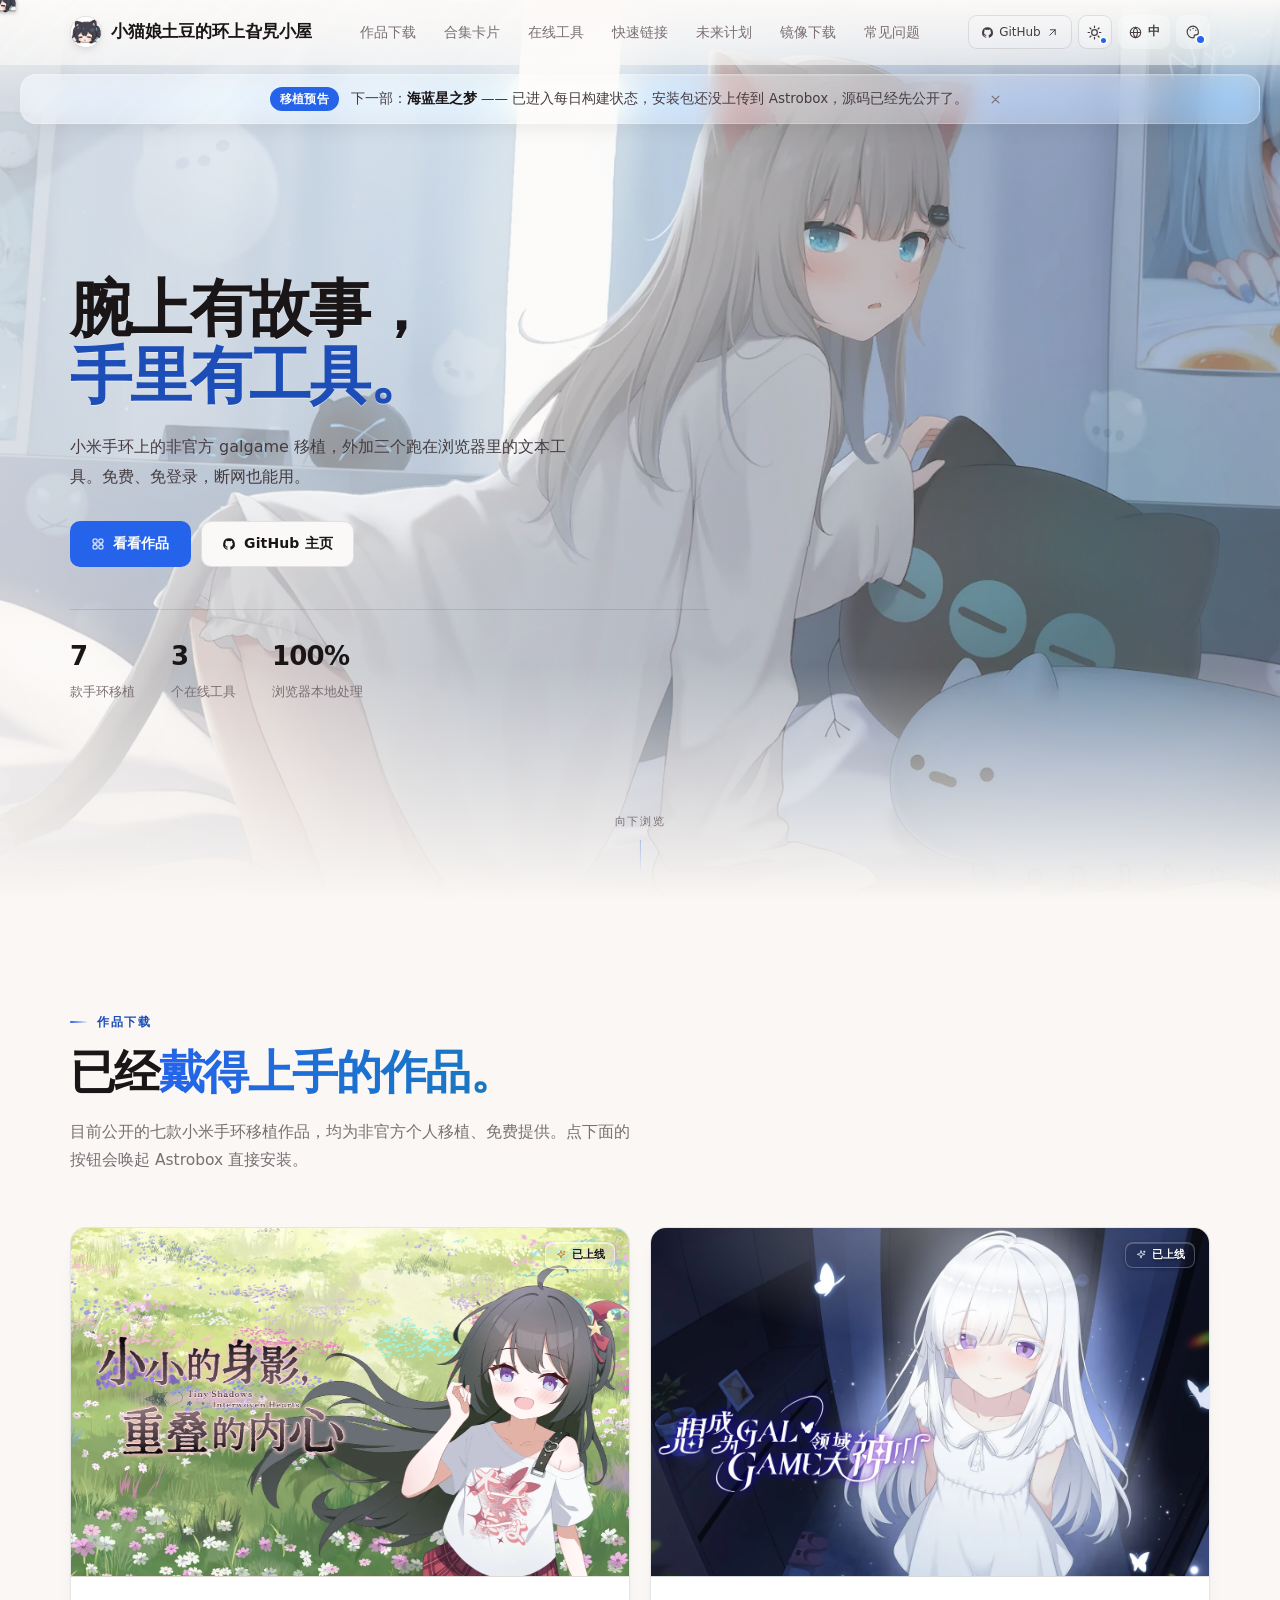
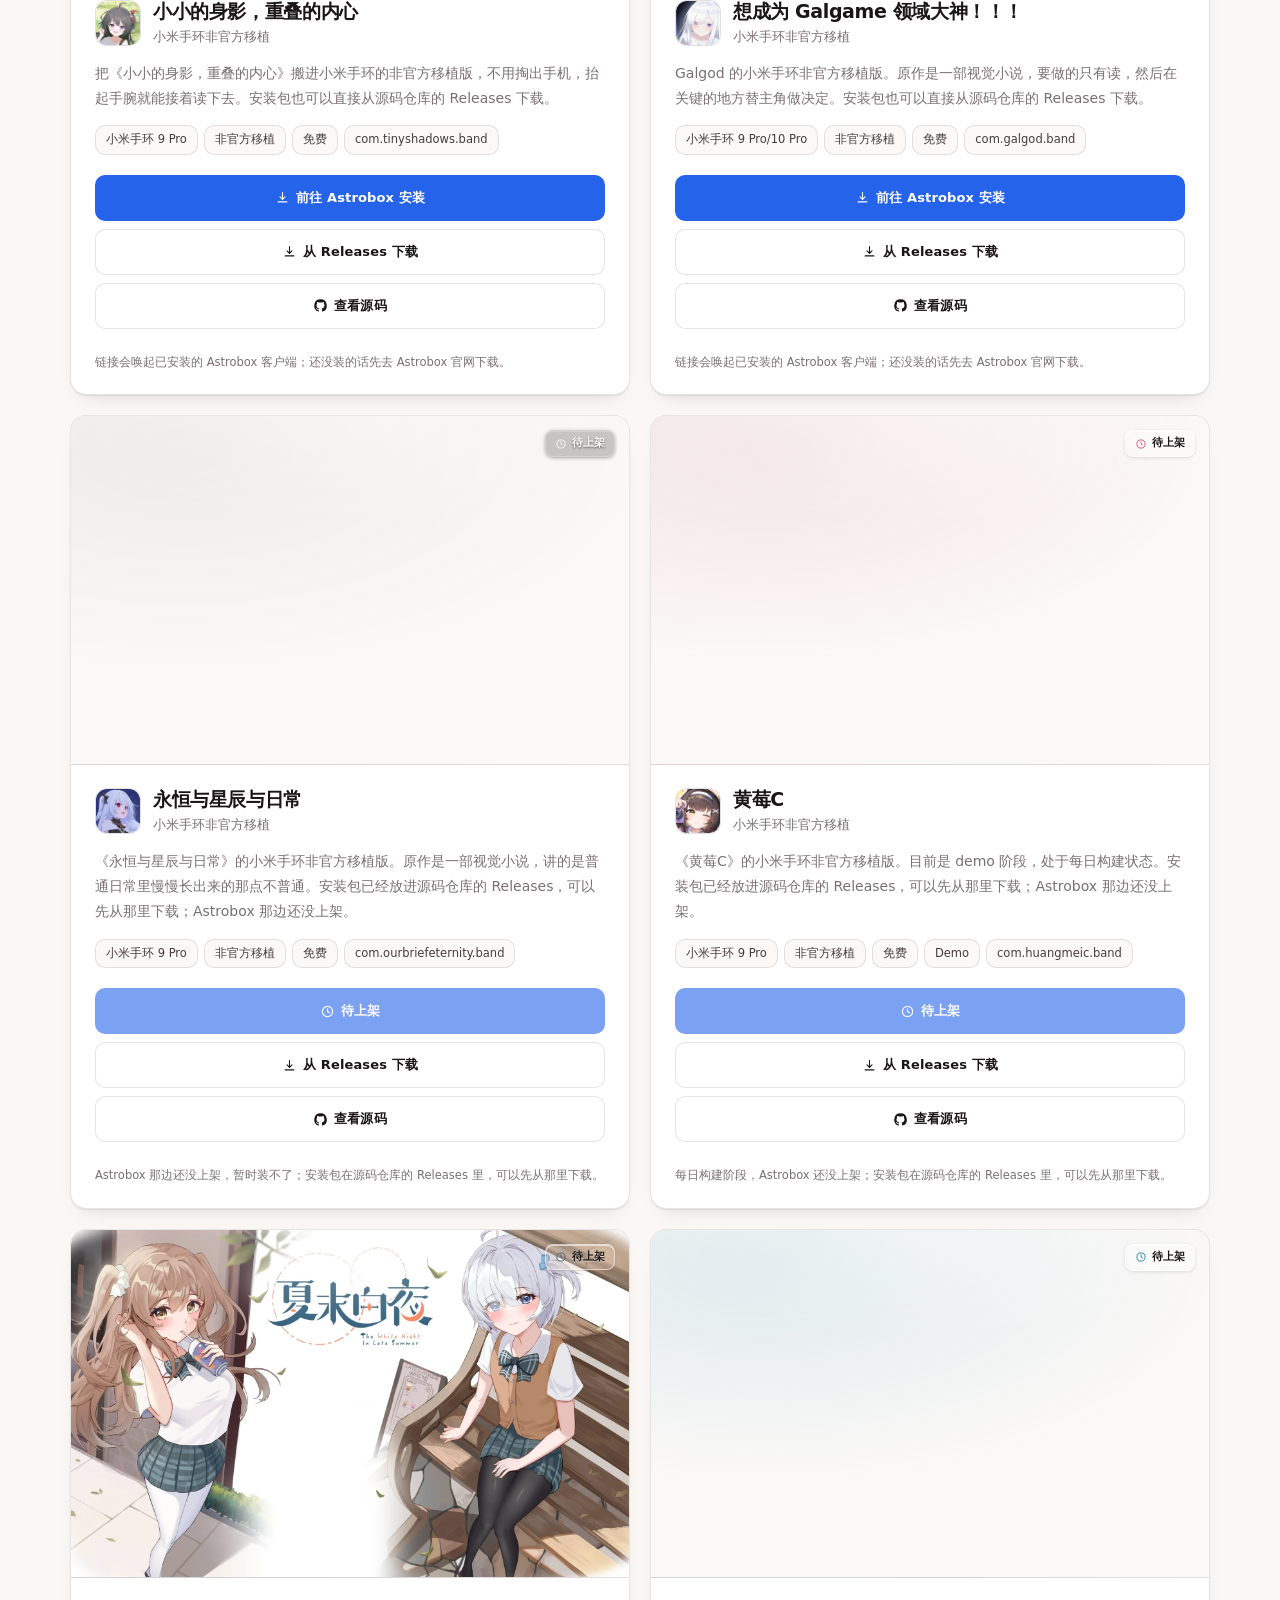
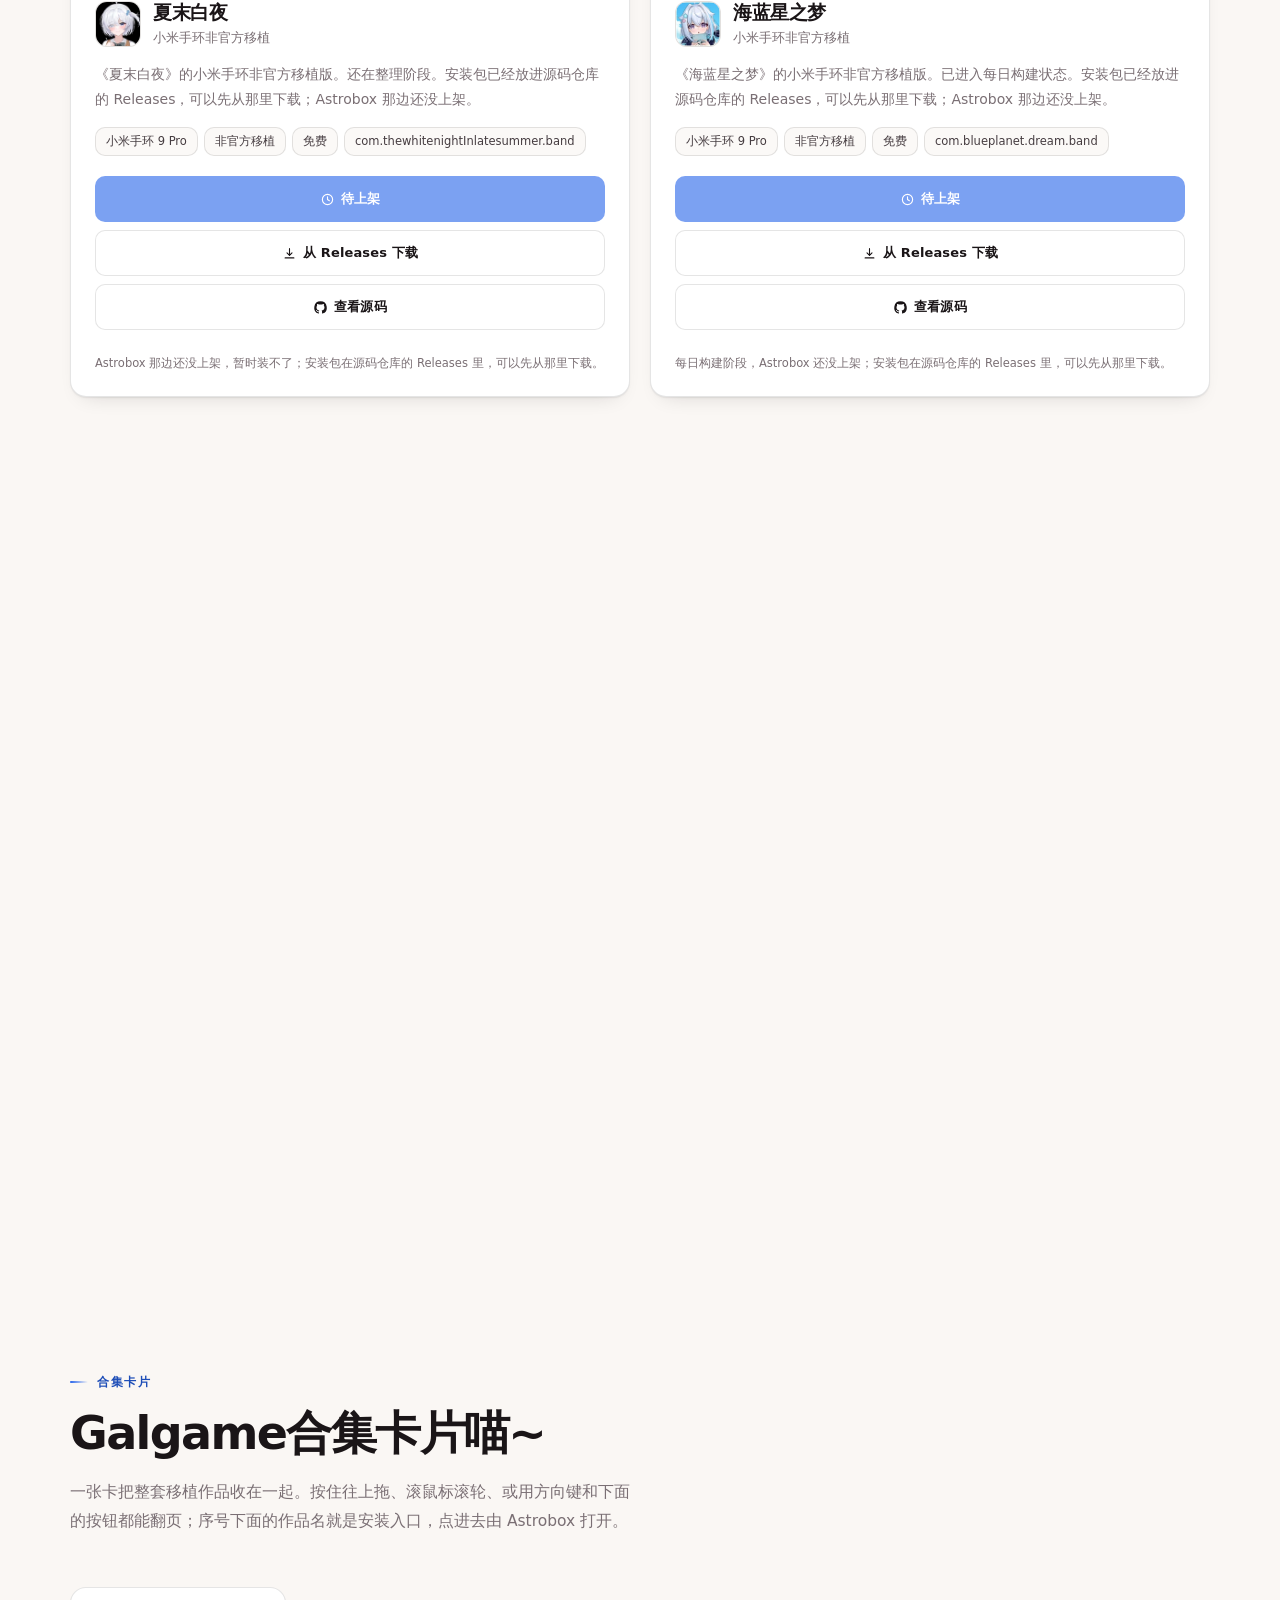
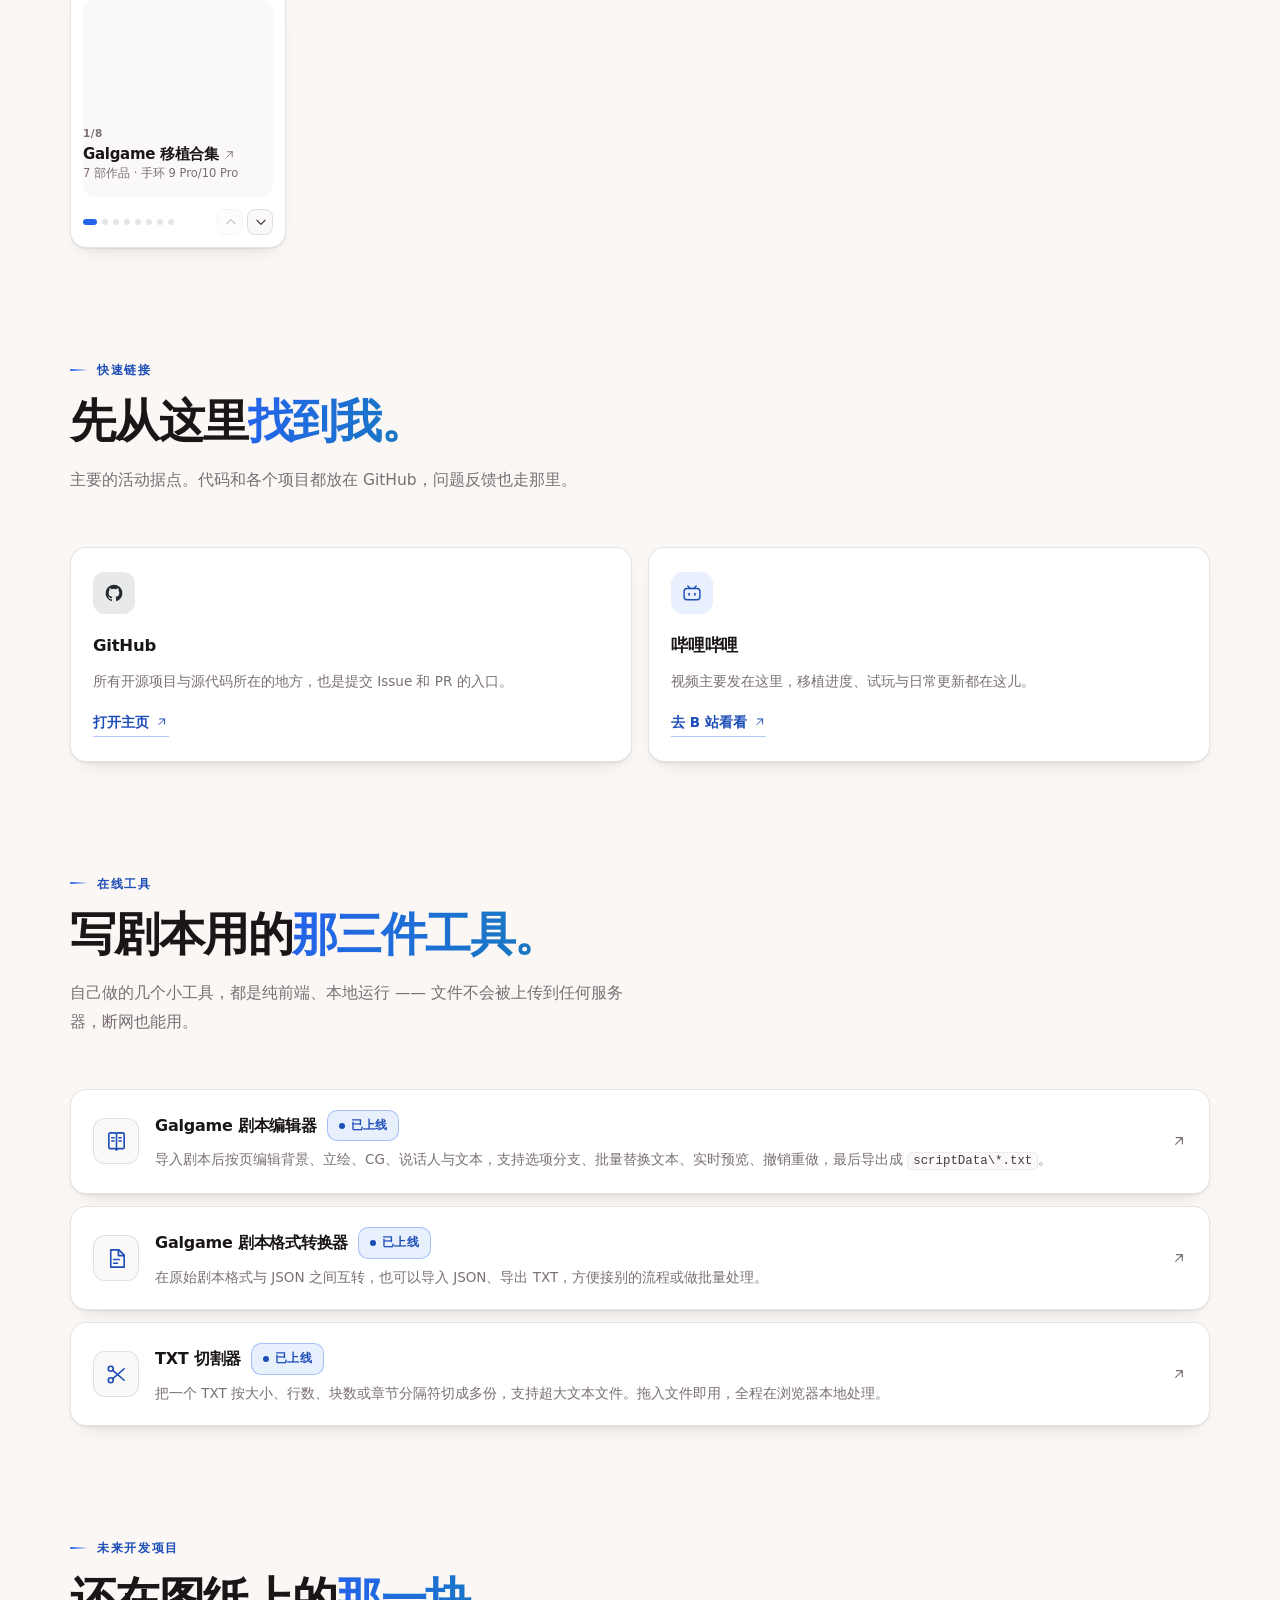
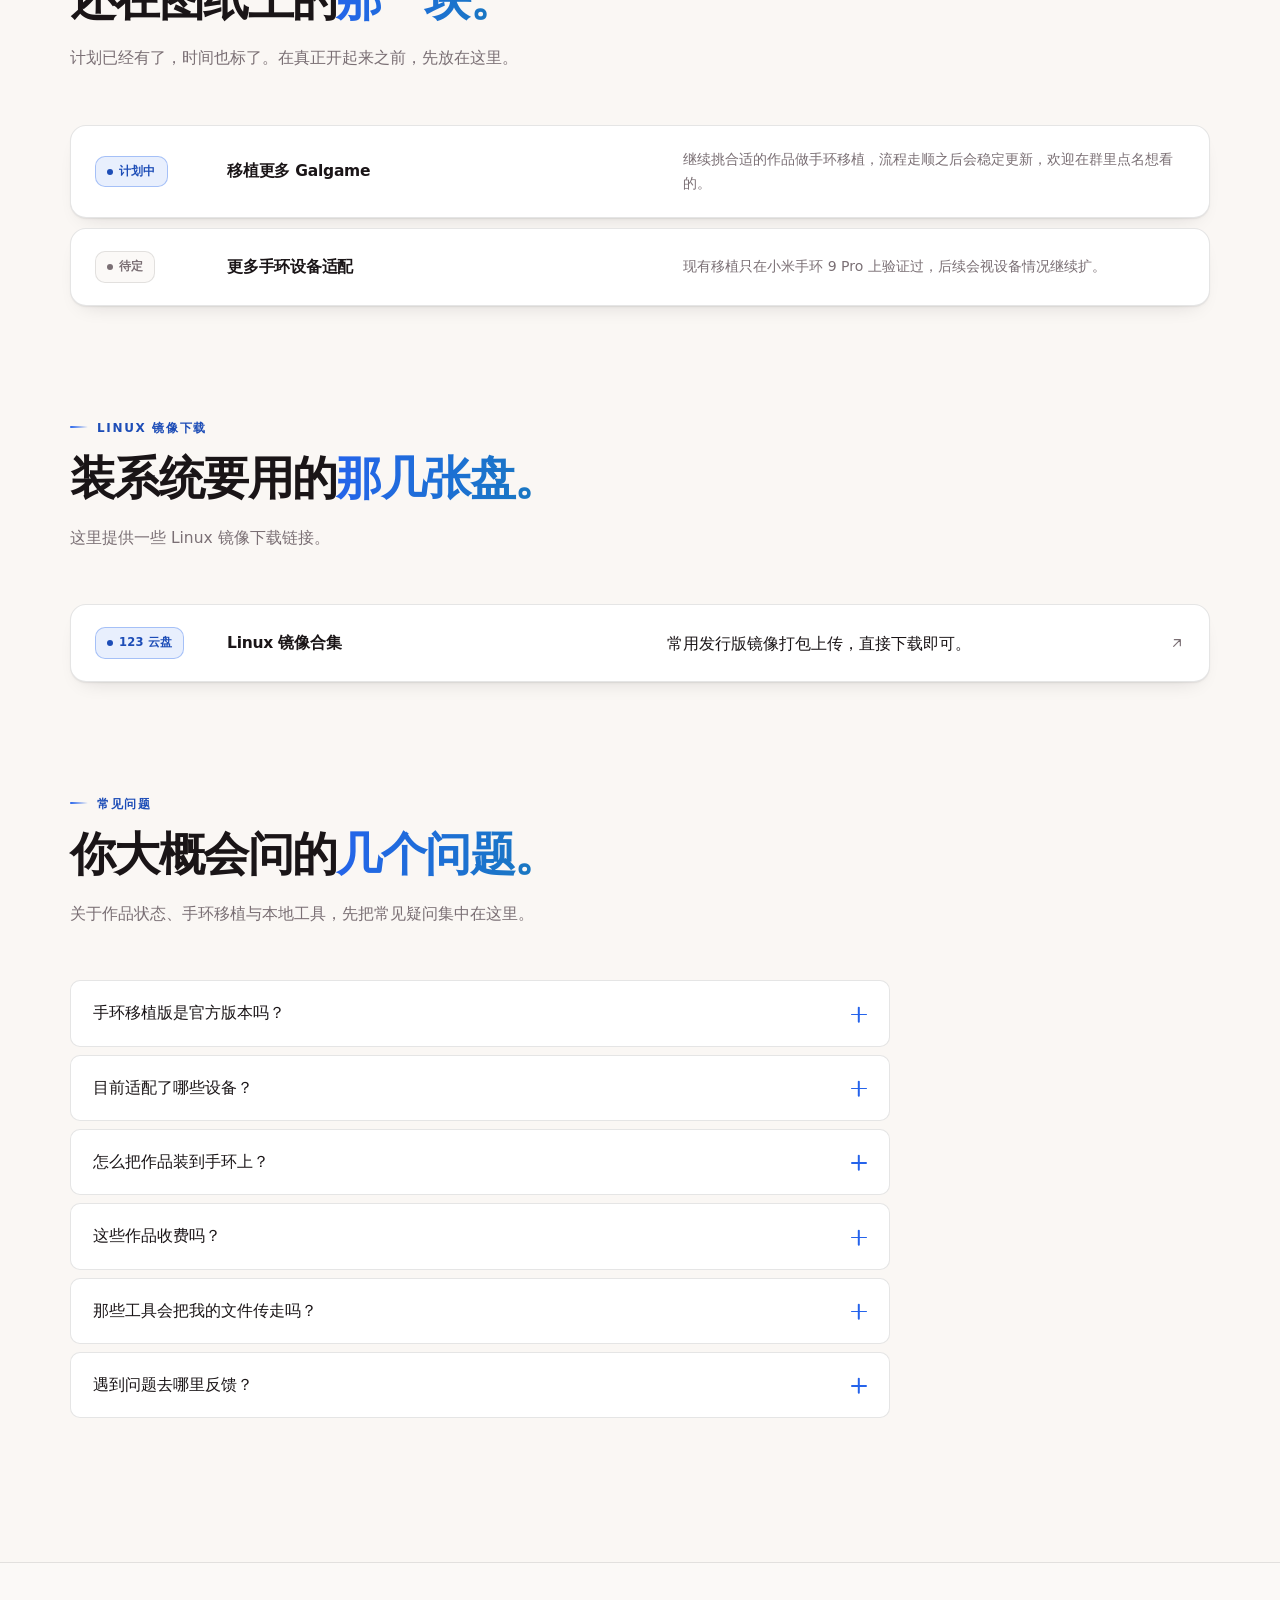
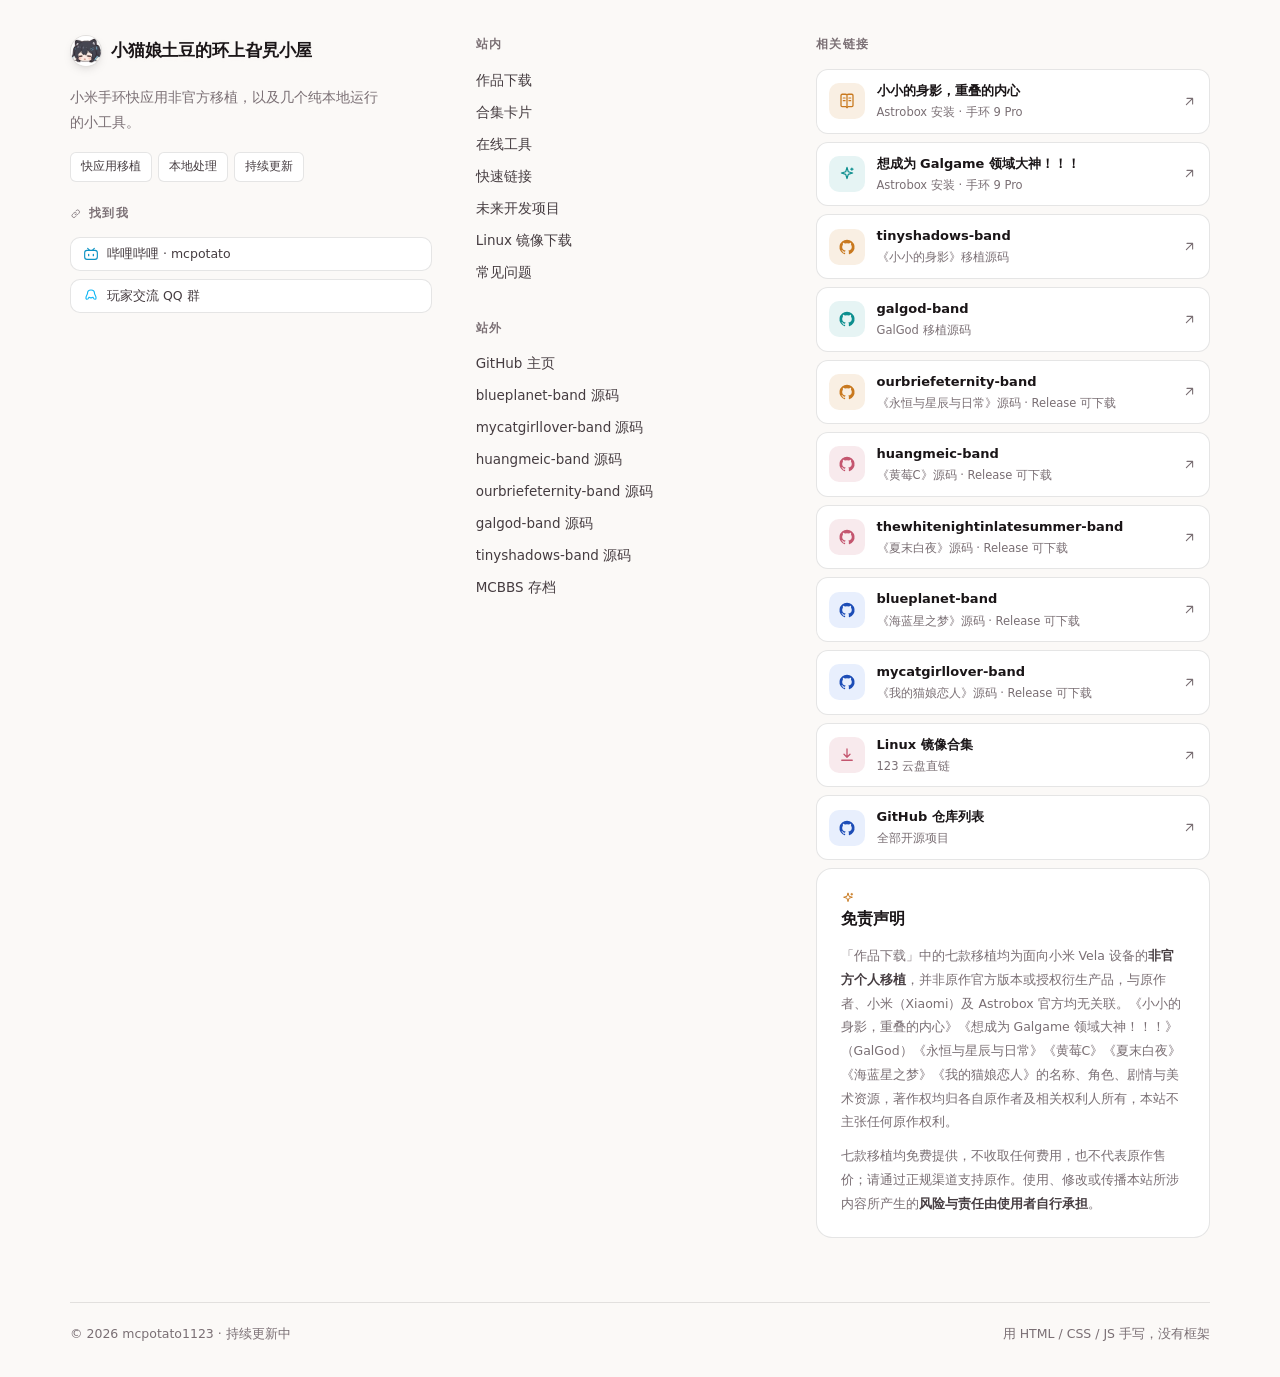
==== commit 410fe62b: "Add files via upload" ====
--- a/index.html
+++ b/index.html
@@ -543,20 +543,6 @@
   </a>
 </section>
 
-<!-- ===================== 走马灯 =====================
-     装饰性滚动条，两组相同的词循环播放（第二组保证无缝衔接）。
-     它是 aria-hidden 的纯装饰，但**照样翻译** —— 中日英访客看到的观感要一致。
-     两组必须用同一批键，否则切语言后两组内容不同、接缝会露出来。 -->
-<div class="marquee" aria-hidden="true">
-  <div class="marquee-track">
-    <span data-i18n="marquee.1">小米手环快应用</span><span data-i18n="marquee.2">Vela 平台移植</span><span data-i18n="marquee.3">非官方移植</span>
-    <span data-i18n="marquee.4">纯本地文本工具</span><span data-i18n="marquee.5">GitHub Pages</span><span data-i18n="marquee.6">Linux 镜像</span>
-    <span data-i18n="marquee.7">开源 · 共建</span>
-    <span data-i18n="marquee.1">小米手环快应用</span><span data-i18n="marquee.2">Vela 平台移植</span><span data-i18n="marquee.3">非官方移植</span>
-    <span data-i18n="marquee.4">纯本地文本工具</span><span data-i18n="marquee.5">GitHub Pages</span><span data-i18n="marquee.6">Linux 镜像</span>
-    <span data-i18n="marquee.7">开源 · 共建</span>
-  </div>
-</div>
 
 <!-- ===================== 作品下载 ===================== -->
 <section class="section" id="works">
--- a/styles.css
+++ b/styles.css
@@ -15,6 +15,8 @@
      浅色主题下插画本身很亮（天空），薄纱可以薄一些，让插画多露出来；
      深色主题下同一套规则要用厚纱，否则白字压在亮插画上读不出。 */
   --hero-wash-a:58%;--hero-wash-b:40%;--hero-wash-c:10%;
+  /* 手机端文字横跨整宽，用不了一左一右的横向纱，改用竖向两段 */
+  --hero-wash-m1:58%;--hero-wash-m2:66%;
 
   color-scheme: light;
 
@@ -39,7 +41,7 @@
      作用是把「浏览器拿到的到底是哪一版 CSS」变成可读的事实 ——
      否则一遇到「改了没生效」，只能在缓存 / 编码 / 嵌套之间瞎猜。
      **每次改完这个文件记得更新这里的日期。** */
-  --css-rev:"2026-10-22 hero-btn-glow";
+  --css-rev:"2026-10-22 strip-removed";
 
   /* ---------- 主色 ----------
      站点主色沿用原有品牌蓝 #2563eb。派生令牌一律 color-mix，
@@ -226,6 +228,7 @@
 
 [data-theme="dark"]{
   --hero-wash-a:84%;--hero-wash-b:62%;--hero-wash-c:20%;
+  --hero-wash-m1:76%;--hero-wash-m2:84%;
 
   color-scheme: dark;
 
@@ -1046,10 +1049,11 @@
 /*
   整块首屏铺一张插画，再压一层渐变。
   渐变承担三件事，缺一不可：
-   1. 左边压暗 —— 标题、导语、按钮都落在左半边，白底字压在插画上对比度不可控；
-   2. 右边留亮 —— 让插画的主体（人物）透出来，不至于被糊成一片暗色；
-   3. 四边化开 —— 顶边接顶栏、底边接下面的走马灯，不出现一道生硬的图片边界。
-  色相用暖调深色（--ink 家族）而不是纯黑，避免整块发灰。
+   1. 左侧压实 —— 标题、导语、按钮都落在左半边，需要一个足够平的底；
+   2. 右侧留亮 —— 让插画的主体（人物）透出来，不至于被糊成一片；
+   3. 四边化开 —— 顶边接顶栏、底边接下面的区块，不出现一道生硬的图片边界。
+  底色的「实/亮」不写死成暗色：全部由 --bg 混合，浅色主题是纸色薄纱（黑字可读），
+  深色主题自动变成暗纱（白字可读）。具体强度见 --hero-wash-* 那组变量。
 */
 .hero-bg{position:absolute;inset:0;z-index:0;overflow:hidden;pointer-events:none}
 /* 取景：人物偏右，横向取 72% 把脸留在右半边（左边要给文字让位）；
@@ -1095,26 +1099,6 @@
   50%{transform:scaleY(1);opacity:1;transform-origin:top}
 }
 
-/* ---------- 走马灯 ------------------------------------------------------ */
-
-.marquee{
-  position:relative;overflow:hidden;padding:18px 0;
-  border-top:1px solid var(--line);
-  border-bottom:1px solid var(--line);
-  background:var(--surface-2);
-}
-.marquee-track{display:flex;width:max-content;animation:marquee 38s linear infinite}
-.marquee:hover .marquee-track{animation-play-state:paused}
-.marquee-track span{
-  display:inline-flex;align-items:center;gap:9px;
-  padding-right:44px;color:var(--muted);
-  font-size:12.5px;font-weight:500;letter-spacing:.02em;white-space:nowrap;
-}
-.marquee-track span::before{
-  content:"";width:5px;height:5px;border-radius:50%;
-  background:var(--accent);opacity:.5;flex:none;
-}
-@keyframes marquee{from{transform:translateX(0)}to{transform:translateX(-50%)}}
 
 /* ---------- 区块 -------------------------------------------------------- */
 
@@ -2576,13 +2560,18 @@
   .hero-actions{gap:10px;margin-top:24px}
   .particles,.scroll-cue{display:none}
 
-  /* 首屏背景：窄屏改成横向取景（人物居中偏右），并把整体压暗加强，
-     否则文字会压在人物的浅色区域上、读不清 */
+  /* 首屏背景：窄屏改成横向取景（人物居中偏右）。
+     遮罩这里必须**跟着主题走** —— 早先这里是写死的三层 rgba(20,16,17,…)，
+     浅色主题下首屏文字已改成近黑，却被这层暗纱压住，字直接糊在插画里。
+     现在用 --bg 混合：浅色是纸纱、深色是暗纱，与桌面端同一套机制。
+     手机上文字横跨整宽，所以口径从「左深右浅」改成「上下两段」。 */
   .hero-bg img{object-position:64% 38%}
   .hero-bg::after{
     background:
       linear-gradient(180deg,var(--bg) 0%,transparent 12%,transparent 72%,var(--bg) 100%),
-      linear-gradient(180deg,rgba(20,16,17,.70) 0%,rgba(20,16,17,.74) 46%,rgba(20,16,17,.80) 100%);
+      linear-gradient(180deg,
+        color-mix(in srgb, var(--bg) var(--hero-wash-m1), transparent) 0%,
+        color-mix(in srgb, var(--bg) var(--hero-wash-m2), transparent) 100%);
   }
 
   /* 项目卡：改竖排，主视觉压缩成一条横幅 */
@@ -2722,7 +2711,7 @@
 
 /* ---------- Print ------------------------------------------------------- */
 @media print{
-  .backdrop,.spotlight,.site-header,.to-top,.marquee,.cursor,.particles,.scroll-cue{display:none}
+  .backdrop,.spotlight,.site-header,.to-top,.cursor,.particles,.scroll-cue{display:none}
   body{background:#fff;animation:none}
   html.js-anim .reveal,
   html.js-anim [data-anim],
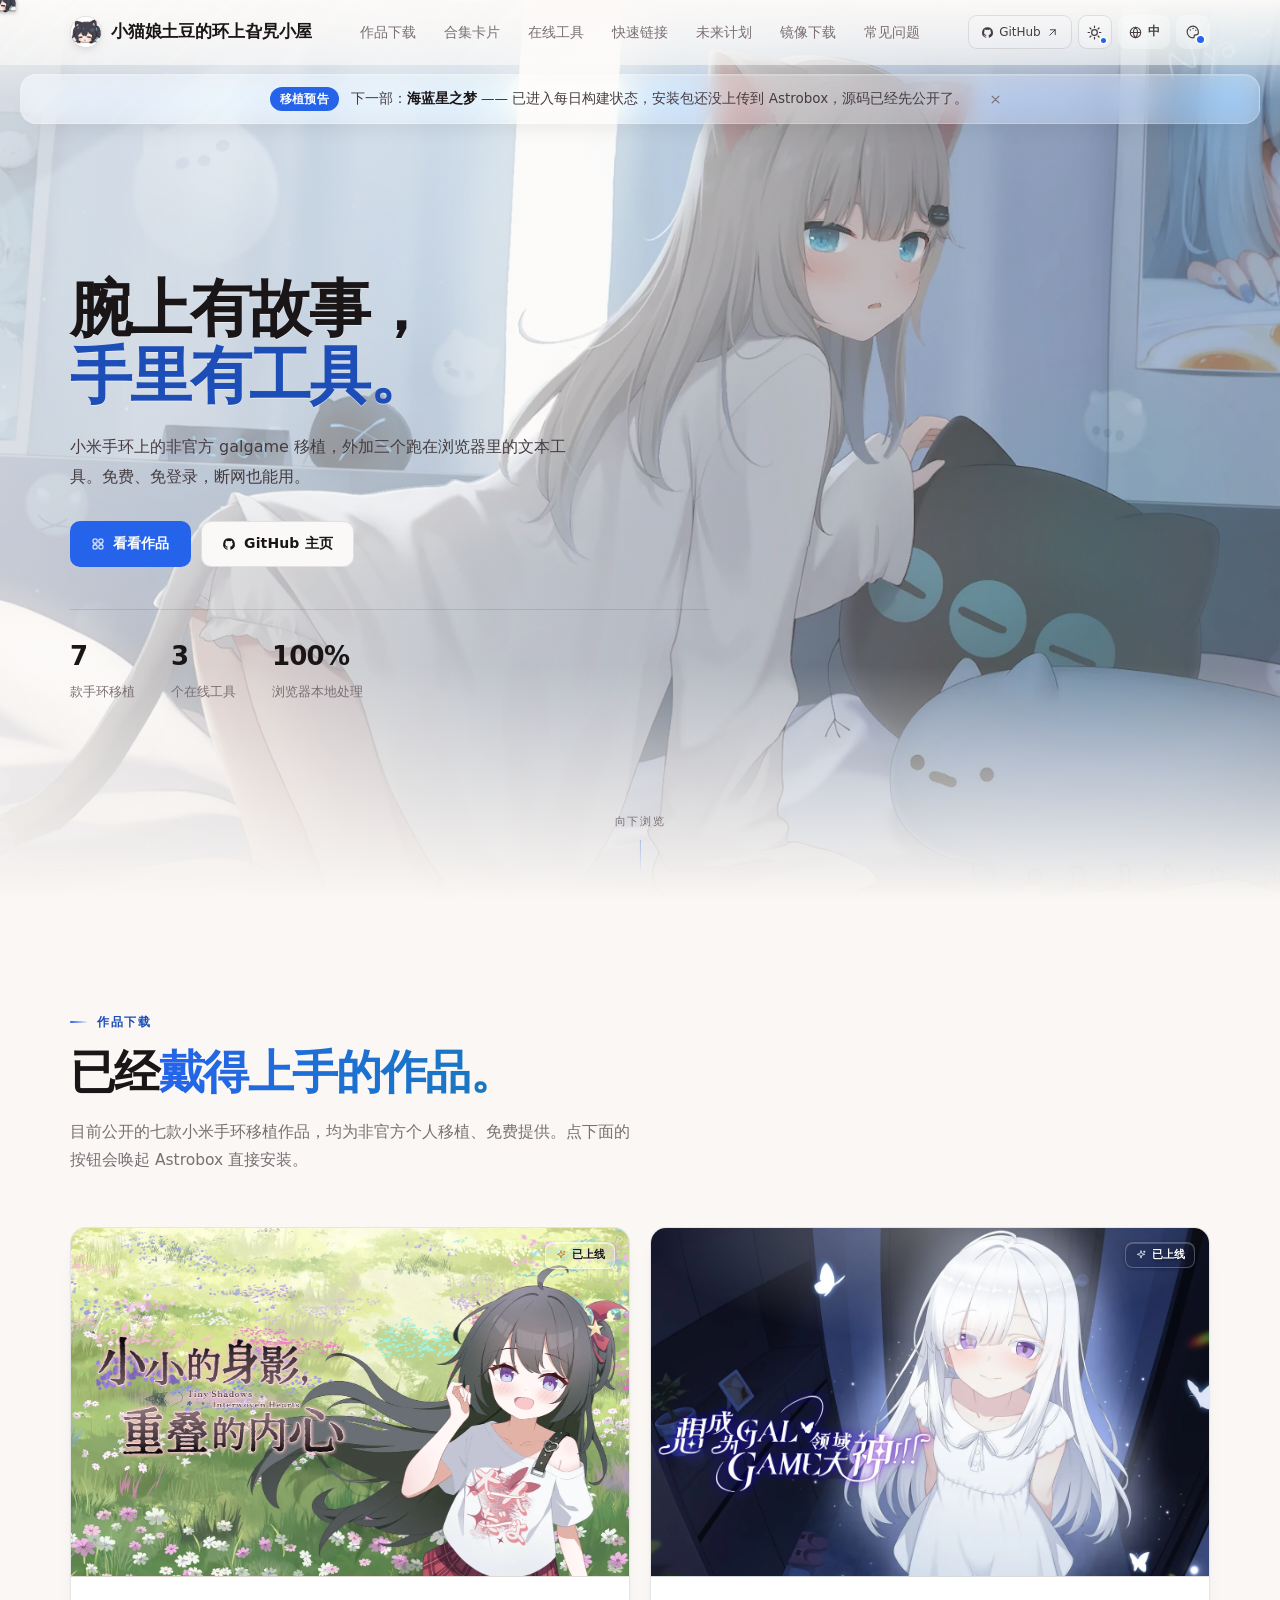
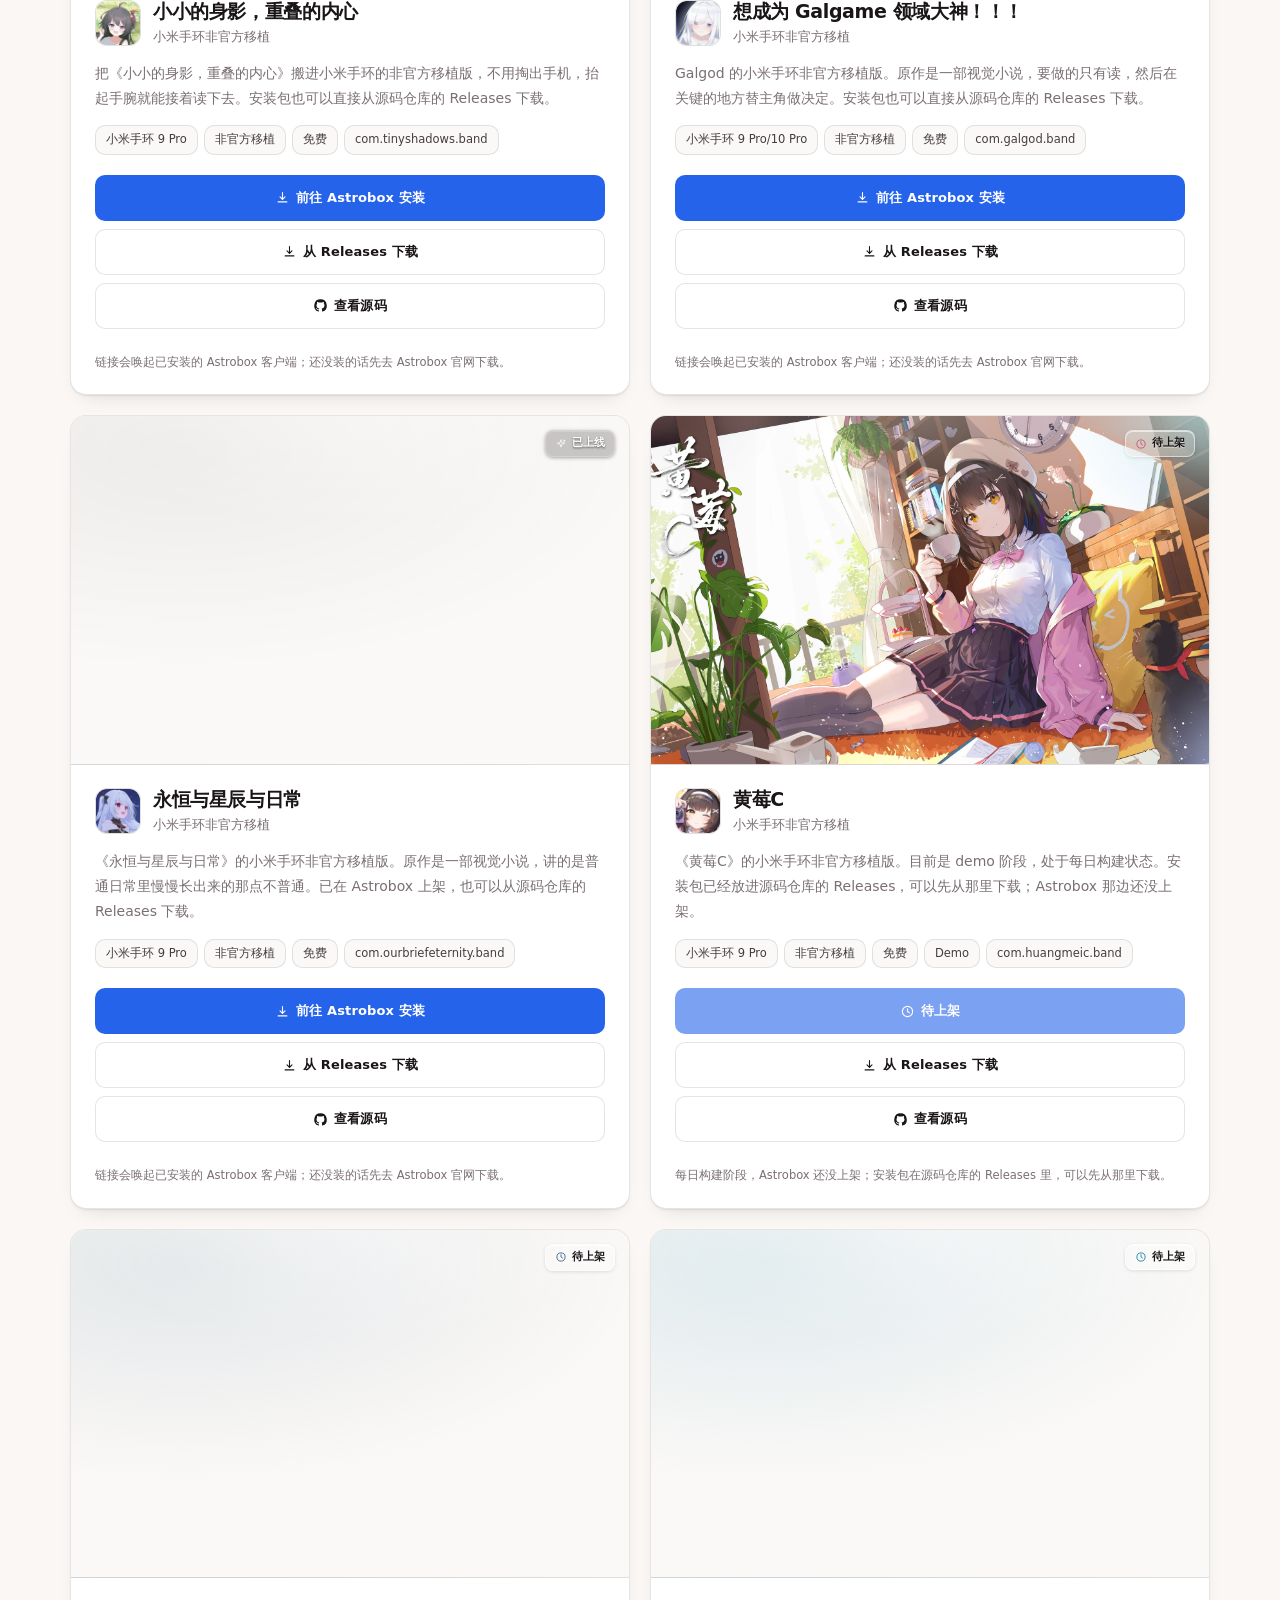
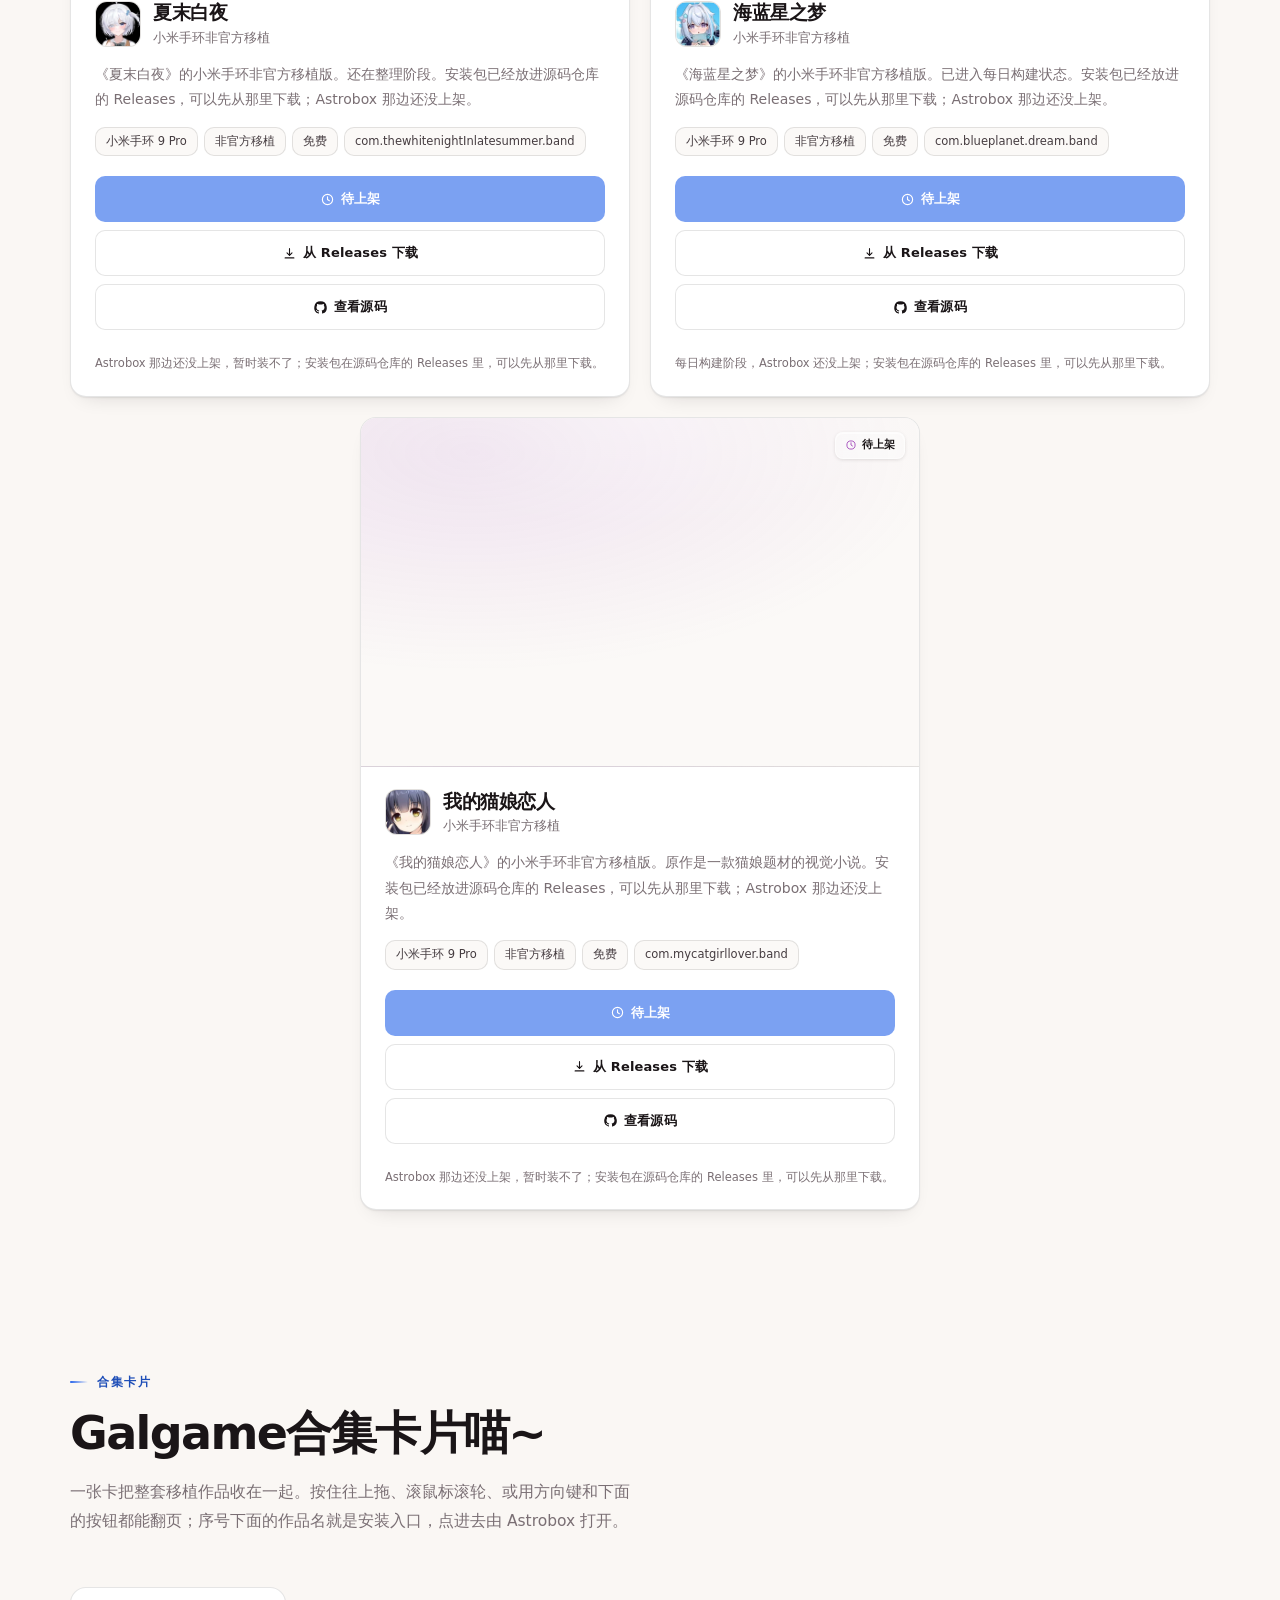
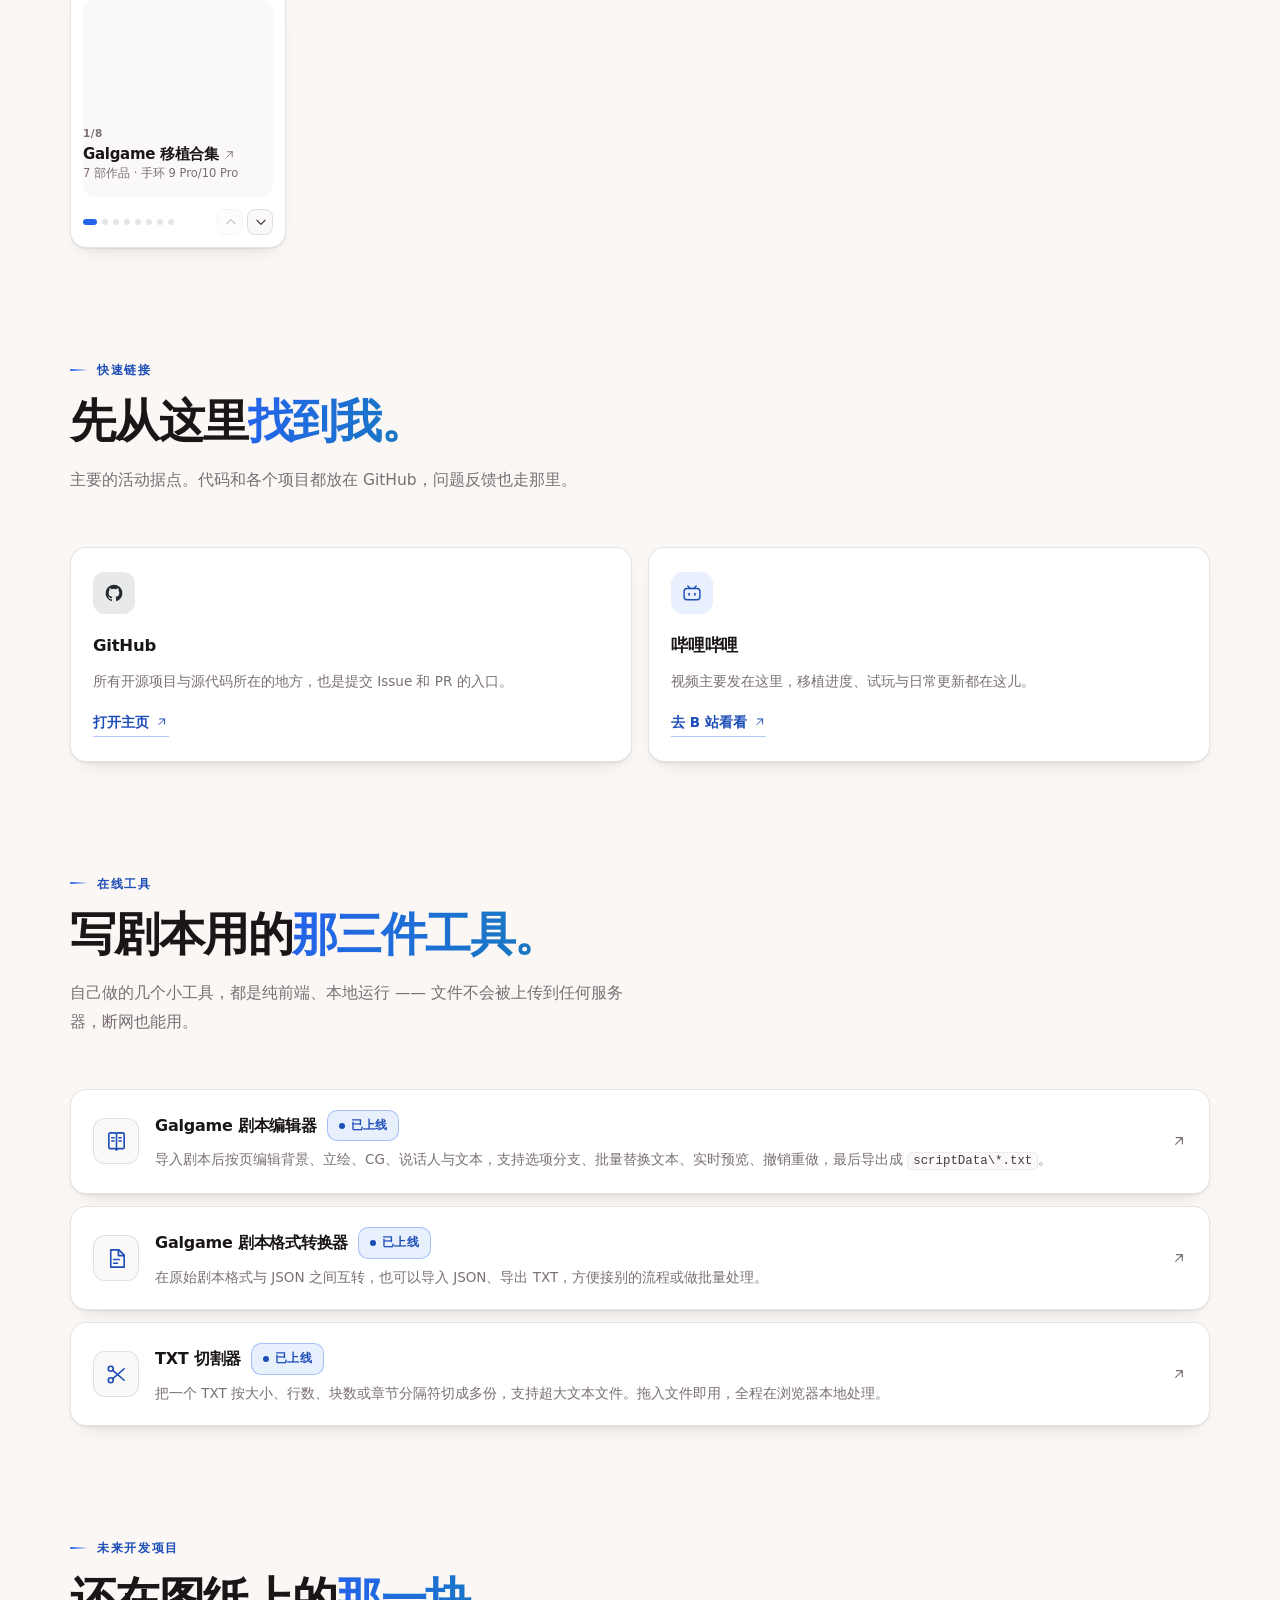
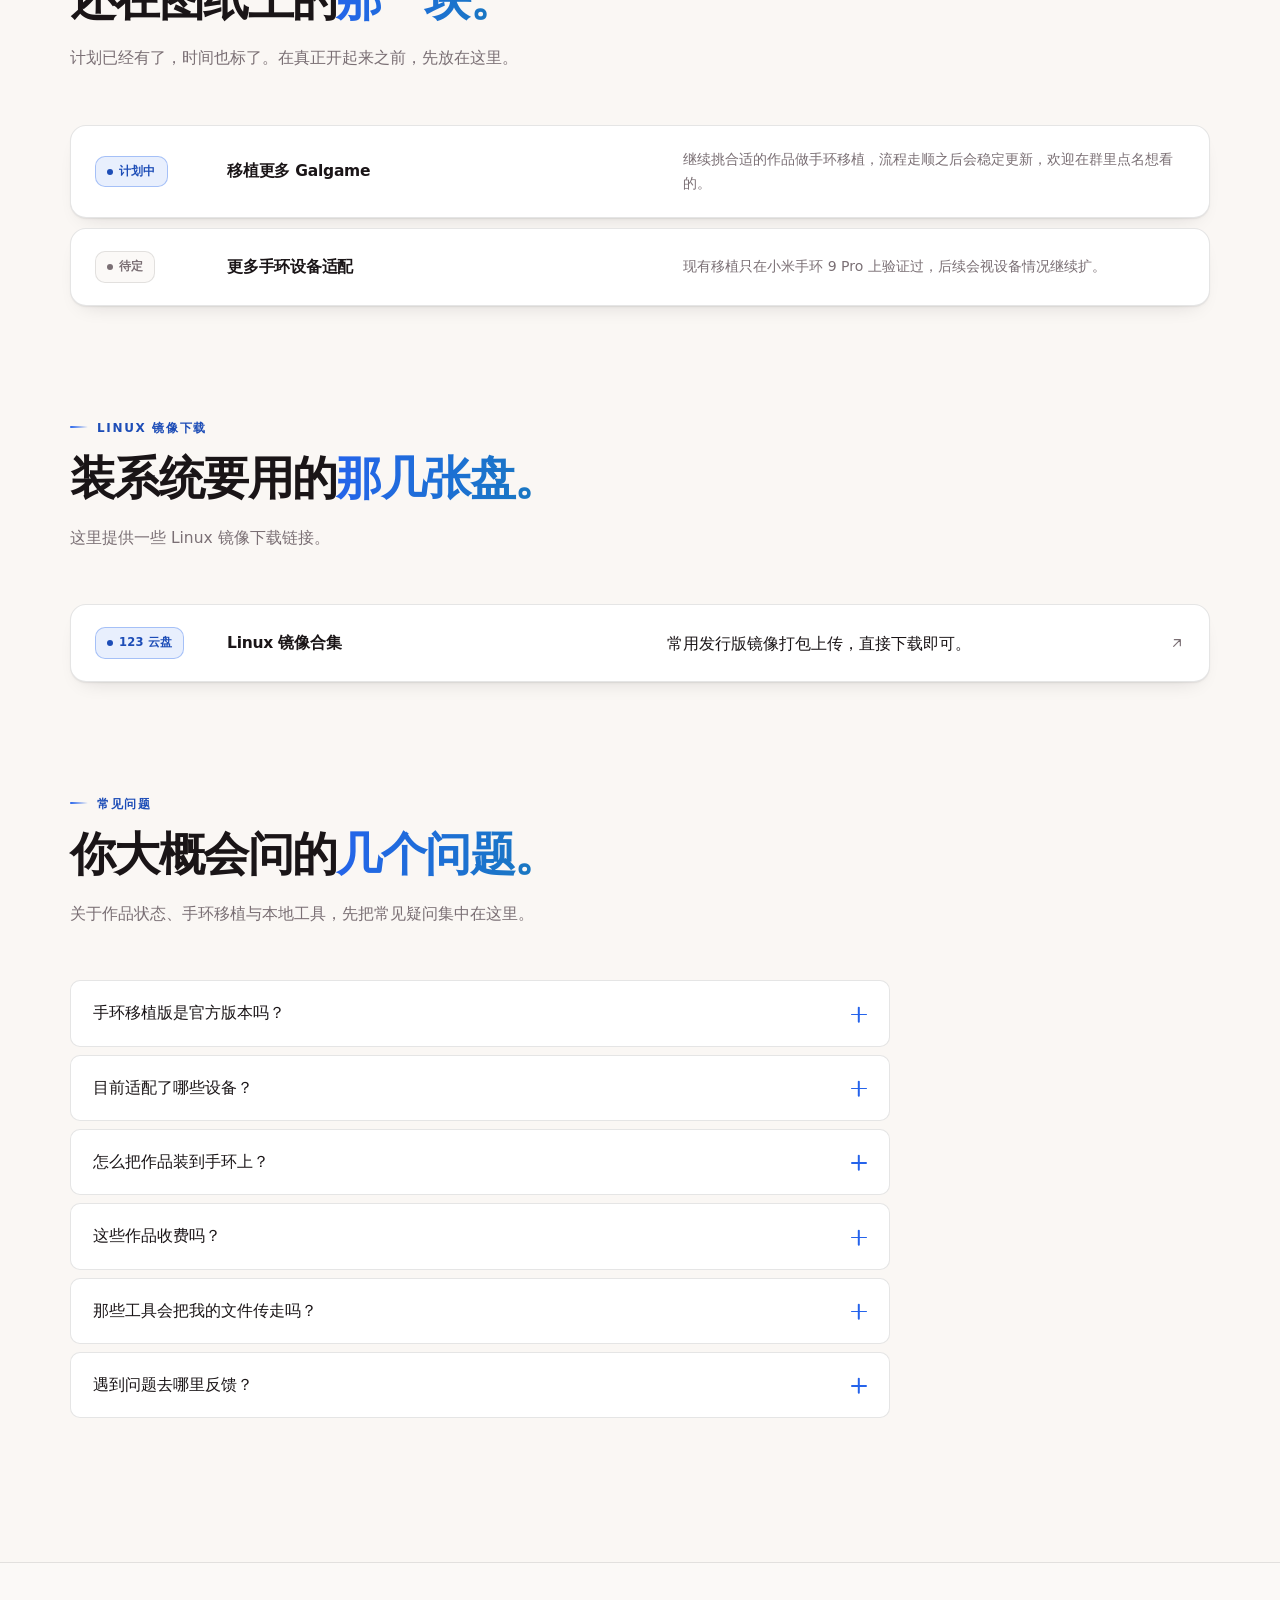
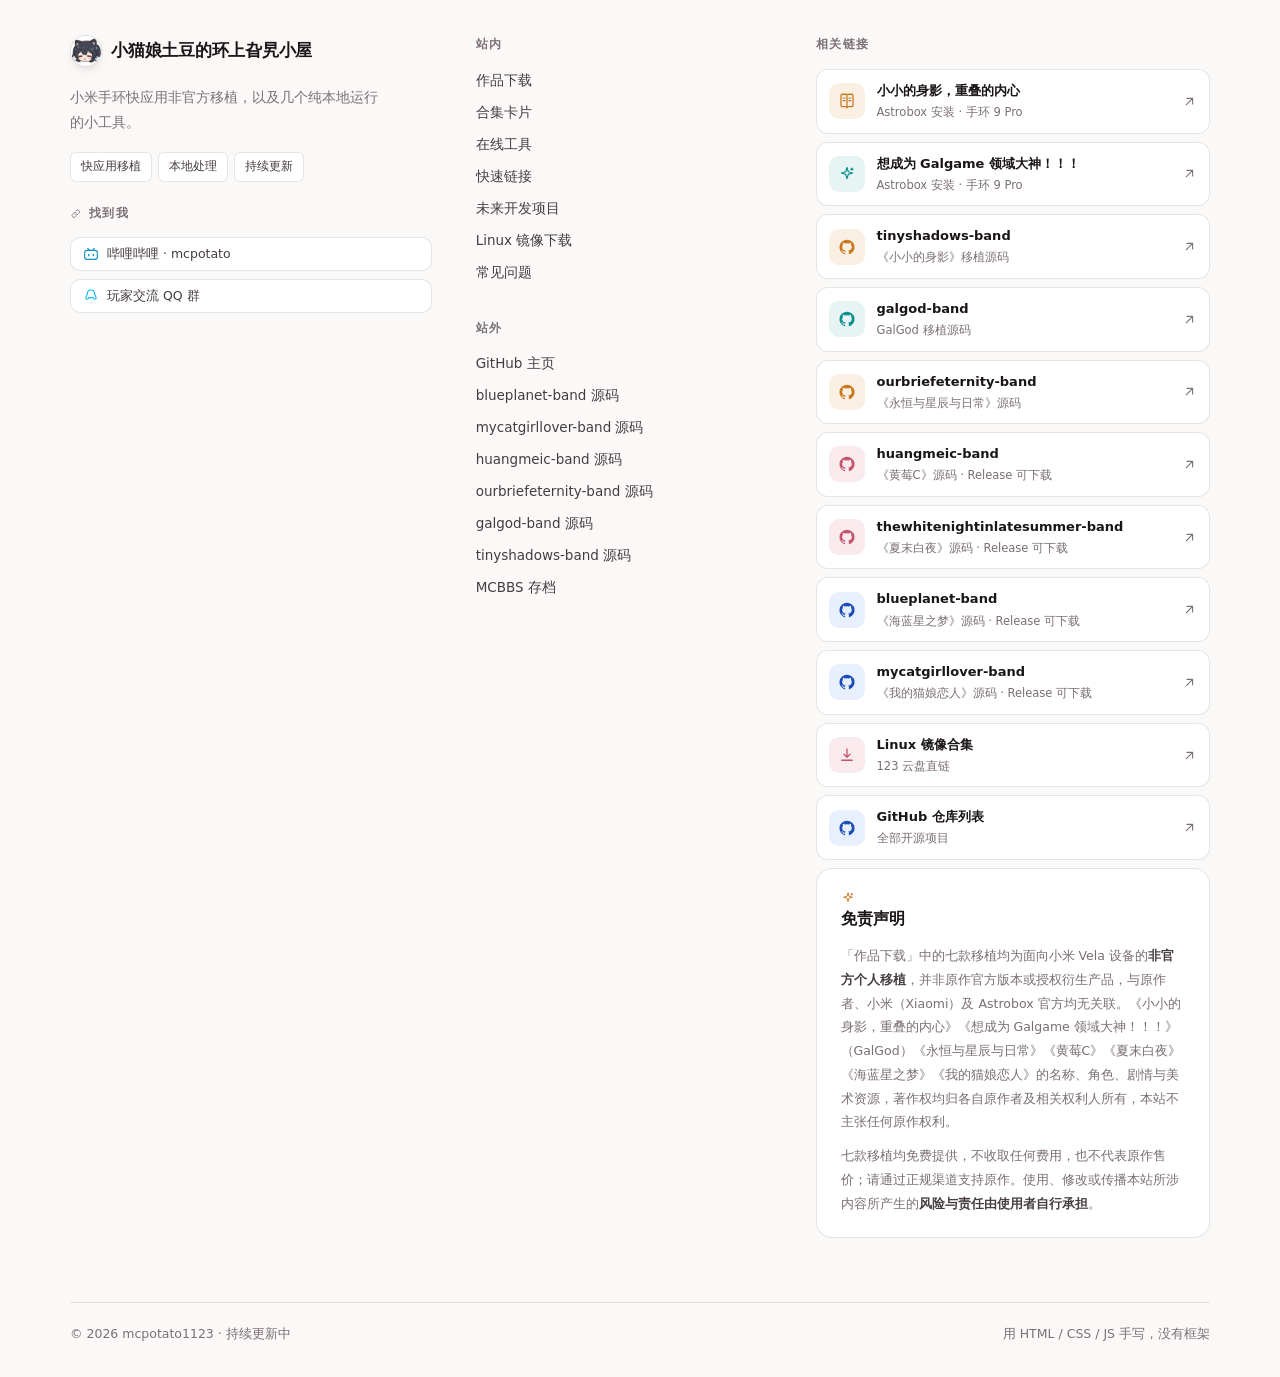
==== commit 332f70b0: "Add files via upload" ====
--- a/index.html
+++ b/index.html
@@ -657,15 +657,10 @@
         </div>
       </article>
 
-      <!-- 《永恒与星辰与日常》：安装包仍为「待上传」，但源码仓库已恢复公开。
-           安装入口仍做成 <span>（没有 href 就没有焦点），源码入口是正常 <a>，
-           与「夏末白夜」「黄莓C」同一种状态：源码先公开，安装等上传。
-           上传完成后只剩两处：
-             1. 把安装那个 <span class="btn btn-primary is-pending"> 换回 <a>，href 为
-                abox.run/open?source=resv2&id=com.ourbriefeternity.band&provider=OfficialV2
-             2. 角标「待上传」改成「已上线」（图标从 i-clock 换成 i-sparkle）
-           合集卡片第 4 页到时也要从 GitHub 换回 abox.run，备注改回「快应用 · 手环 9 Pro」。
-           首屏统计和页脚不用动 —— 它们已经是最终状态。
+      <!-- 《永恒与星辰与日常》：已重新上架 Astrobox，卡片回到「已上线」状态。
+           三处入口同时可用：Astrobox 安装、Releases 下载、查看源码。
+           若将来再次下架，把安装那个 <a> 换成 <span class="btn btn-primary is-pending">、
+           角标改回 flag.pending 并把合集第 4 页指回源码仓库即可。
 
            注意：这段注释里不能出现连续两个连字符（中文破折号、CSS 自定义属性名
            都是那个形状）。HTML 注释遇到连续两个连字符会提前闭合，
@@ -676,7 +671,7 @@
                loading="lazy" decoding="async"
                alt="《永恒与星辰与日常》小米手环移植版封面">
           <figcaption class="product-card-flag" data-flag-tone="dark">
-            <svg class="ic" aria-hidden="true"><use href="#i-clock"/></svg><span data-i18n="flag.pending">待上传</span>
+            <svg class="ic" aria-hidden="true"><use href="#i-sparkle"/></svg><span data-i18n="flag.live">已上线</span>
           </figcaption>
         </figure>
         <div class="product-card-copy">
@@ -690,8 +685,8 @@
             </div>
           </div>
           <p class="product-card-summary" data-i18n="w3.summary">《永恒与星辰与日常》的小米手环非官方移植版。原作是一部视觉小说，
-            讲的是普通日常里慢慢长出来的那点不普通。安装包正在上传，
-            源码已经先公开了。</p>
+            讲的是普通日常里慢慢长出来的那点不普通。已在 Astrobox 上架，
+            也可以从源码仓库的 Releases 下载。</p>
           <div class="card-tags">
             <i data-i18n="tag.band9">小米手环 9 Pro</i>
             <i data-i18n="tag.unofficial">非官方移植</i>
@@ -699,13 +694,11 @@
             <i>com.ourbriefeternity.band</i>
           </div>
           <div class="dl-actions">
-            <span class="btn btn-primary is-pending" aria-disabled="true">
-              <svg class="ic" aria-hidden="true"><use href="#i-clock"/></svg>
-              <span data-i18n="works.pending">待上传</span>
-            </span>
-            <!-- 源码仓库已恢复（已公开），安装入口仍为「待上传」。
-                 这和「夏末白夜」「黄莓C」是同一种状态：源码先公开，
-                 安装包等上传。将来安装包上线后，只需把这一个 span 换回 <a>（href 见文件头部注释）并把角标改回「已上线」。 -->
+            <a class="btn btn-primary" href="https://abox.run/open?source=resv2&amp;id=com.ourbriefeternity.band&amp;provider=OfficialV2"
+               target="_blank" rel="noopener noreferrer">
+              <svg class="ic" aria-hidden="true"><use href="#i-download"/></svg>
+              <span data-i18n="works.install">前往 Astrobox 安装</span>
+            </a>
             <a class="btn btn-ghost" href="https://github.com/mcpotato1123/ourbriefeternity-band/releases"
                target="_blank" rel="noopener noreferrer">
               <svg class="ic" aria-hidden="true"><use href="#i-download"/></svg>
@@ -718,7 +711,7 @@
             </a>
           </div>
           <p class="dl-hint">
-            <span data-i18n="works.hintPendingSource">安装包还没上传到 Astrobox，所以暂时装不了；想先看代码点「查看源码」。</span>
+            <span data-i18n="works.hint">链接会唤起已安装的 Astrobox 客户端；还没装的话先去 Astrobox 官网下载。</span>
           </p>
         </div>
       </article>
@@ -971,7 +964,7 @@
               <a class="pc-title" href="#works"><span data-i18n="collage.p1">Galgame 移植合集</span>
                 <svg class="ic" aria-hidden="true"><use href="#i-arrow-ur"/></svg>
               </a>
-              <p class="pc-meta" data-i18n="collage.p1meta">4 部作品 · 手环 9 Pro/10 Pro</p>
+              <p class="pc-meta" data-i18n="collage.p1meta">7 部作品 · 手环 9 Pro/10 Pro</p>
             </article>
 
             <article class="pc-page">
@@ -1009,12 +1002,11 @@
                      alt="《永恒与星辰与日常》小米手环移植版封面">
               </figure>
               <p class="pc-index">4/6</p>
-              <!-- 安装包待上传，所以这一页先指向源码仓库；上传后换回 abox.run 链接 -->
-              <a class="pc-title" href="https://github.com/mcpotato1123/ourbriefeternity-band"
+              <a class="pc-title" href="https://abox.run/open?source=resv2&amp;id=com.ourbriefeternity.band&amp;provider=OfficialV2"
                  target="_blank" rel="noopener noreferrer"><span data-i18n="collage.p4title">永恒与星辰与日常</span>
                 <svg class="ic" aria-hidden="true"><use href="#i-arrow-ur"/></svg>
               </a>
-              <p class="pc-meta" data-i18n="collage.p4meta">待上传 · 源码已公开</p>
+              <p class="pc-meta" data-i18n="collage.p4meta">快应用 · 手环 9 Pro</p>
             </article>
 
             <article class="pc-page">
@@ -1029,7 +1021,7 @@
                  target="_blank" rel="noopener noreferrer"><span data-i18n="w4.title">黄莓C</span>
                 <svg class="ic" aria-hidden="true"><use href="#i-arrow-ur"/></svg>
               </a>
-              <p class="pc-meta" data-i18n="collage.p5meta">每日构建 · 源码已公开</p>
+              <p class="pc-meta" data-i18n="collage.p5meta">每日构建 · Releases 可下载</p>
             </article>
 
             <article class="pc-page">
@@ -1044,7 +1036,7 @@
                  target="_blank" rel="noopener noreferrer"><span data-i18n="w5.title">夏末白夜</span>
                 <svg class="ic" aria-hidden="true"><use href="#i-arrow-ur"/></svg>
               </a>
-              <p class="pc-meta" data-i18n="collage.p6meta">待上传 · 源码已公开</p>
+              <p class="pc-meta" data-i18n="collage.p6meta">待上架 · Releases 可下载</p>
             </article>
 
             <article class="pc-page">
@@ -1059,7 +1051,7 @@
                  target="_blank" rel="noopener noreferrer"><span data-i18n="w6.title">海蓝星之梦</span>
                 <svg class="ic" aria-hidden="true"><use href="#i-arrow-ur"/></svg>
               </a>
-              <p class="pc-meta" data-i18n="collage.p7meta">每日构建 · 源码已公开</p>
+              <p class="pc-meta" data-i18n="collage.p7meta">每日构建 · Releases 可下载</p>
             </article>
 
             <article class="pc-page">
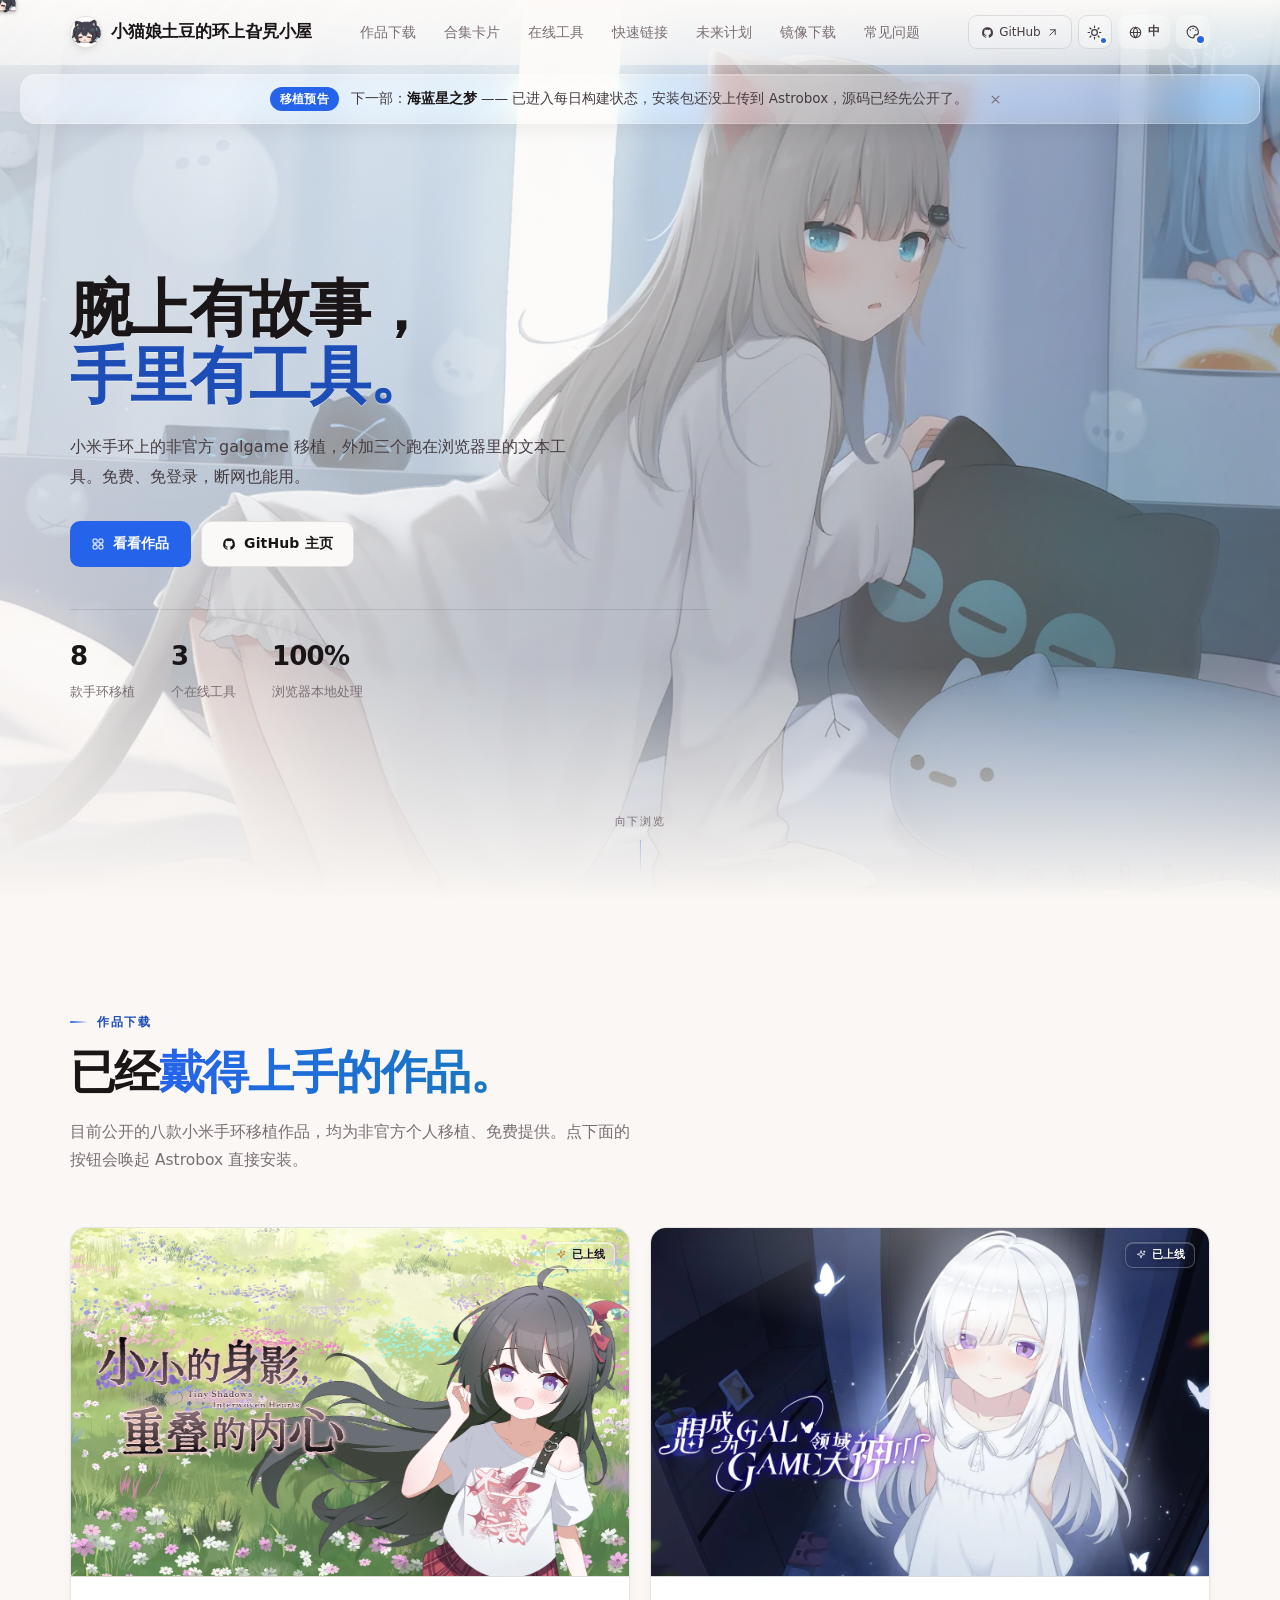
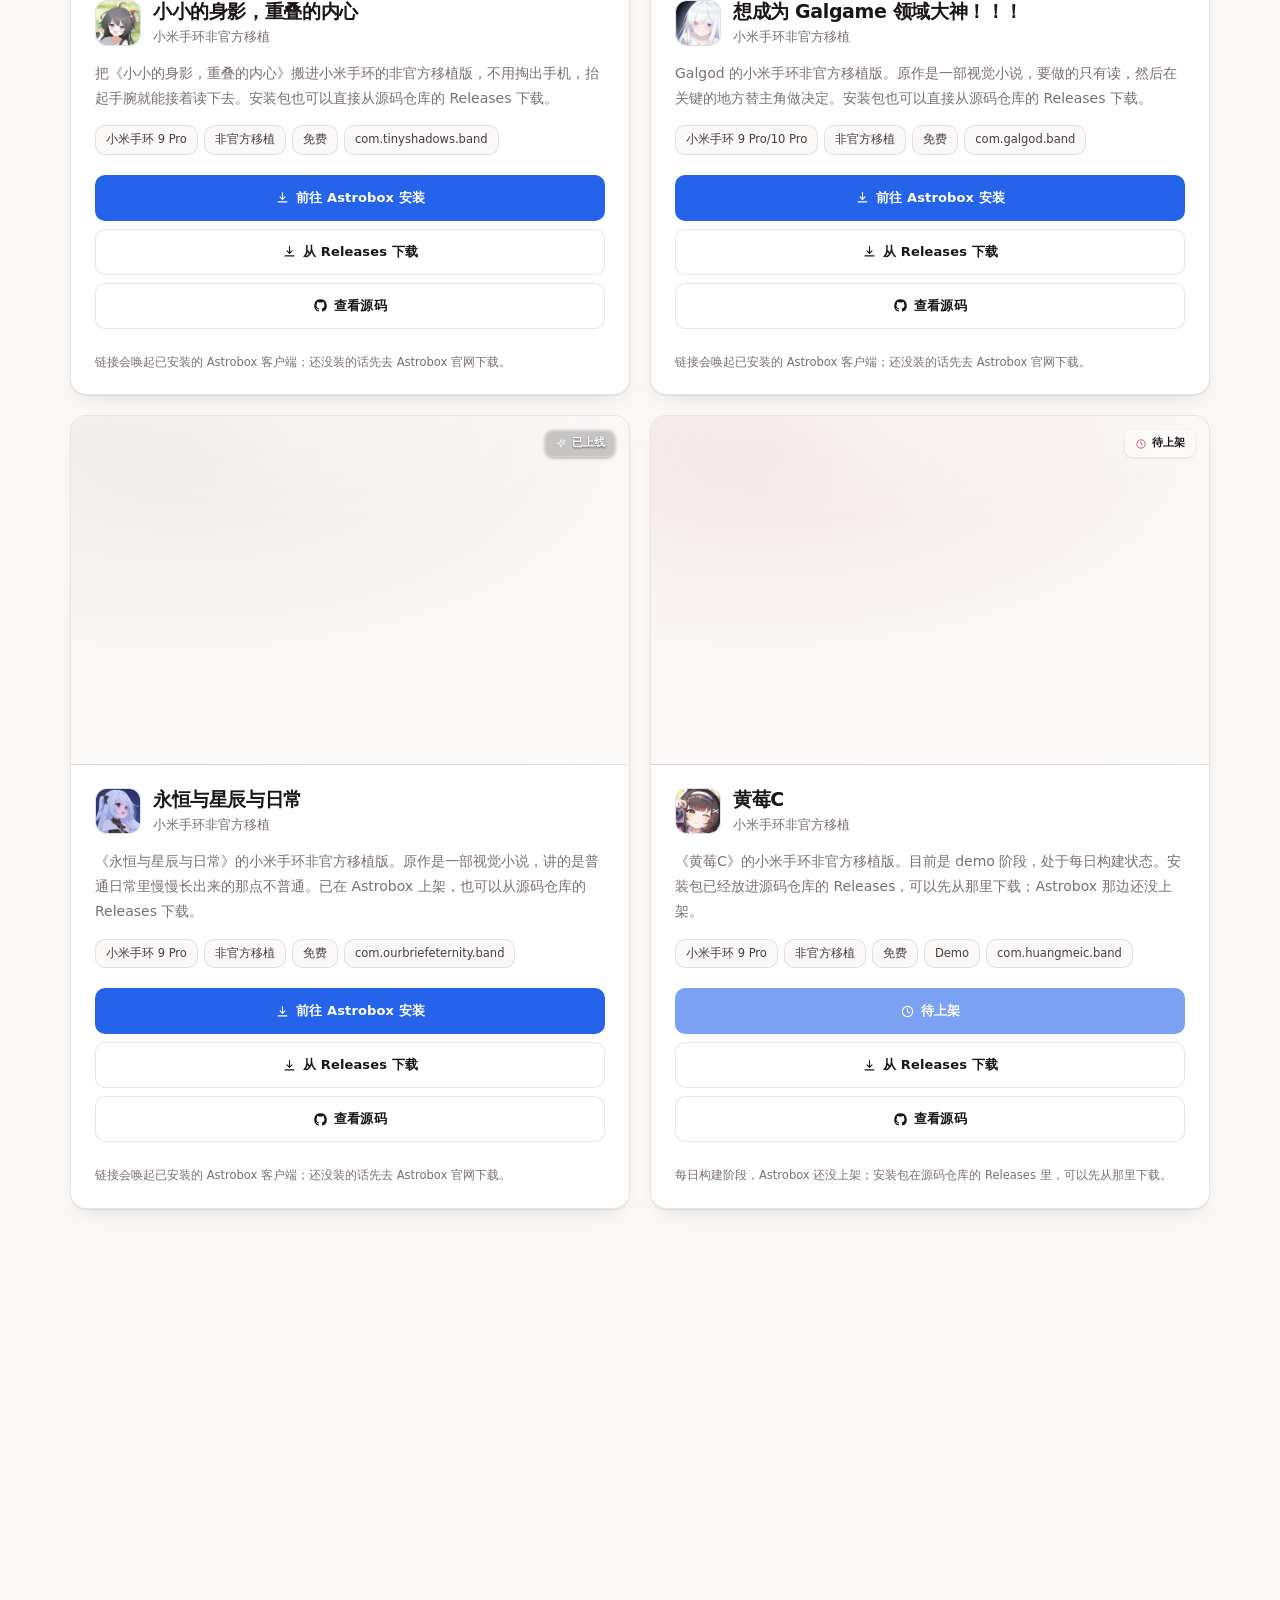
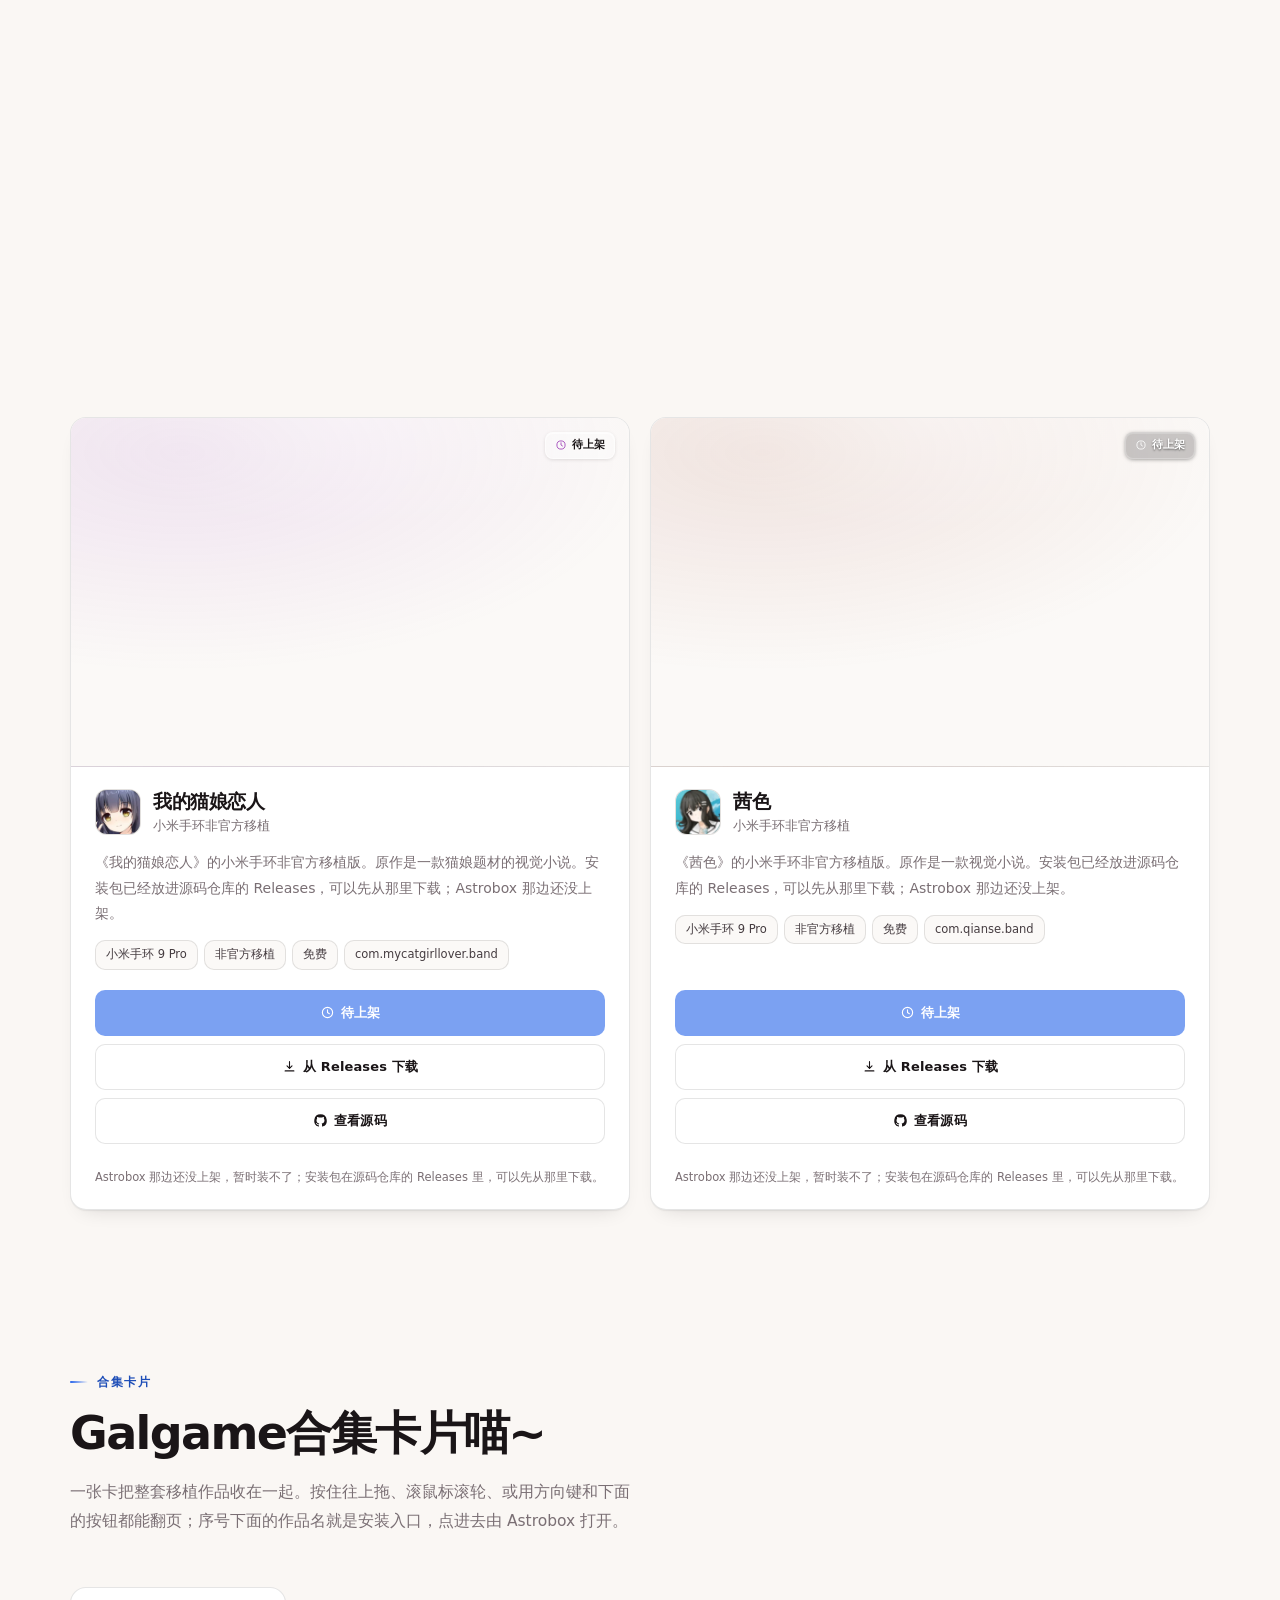
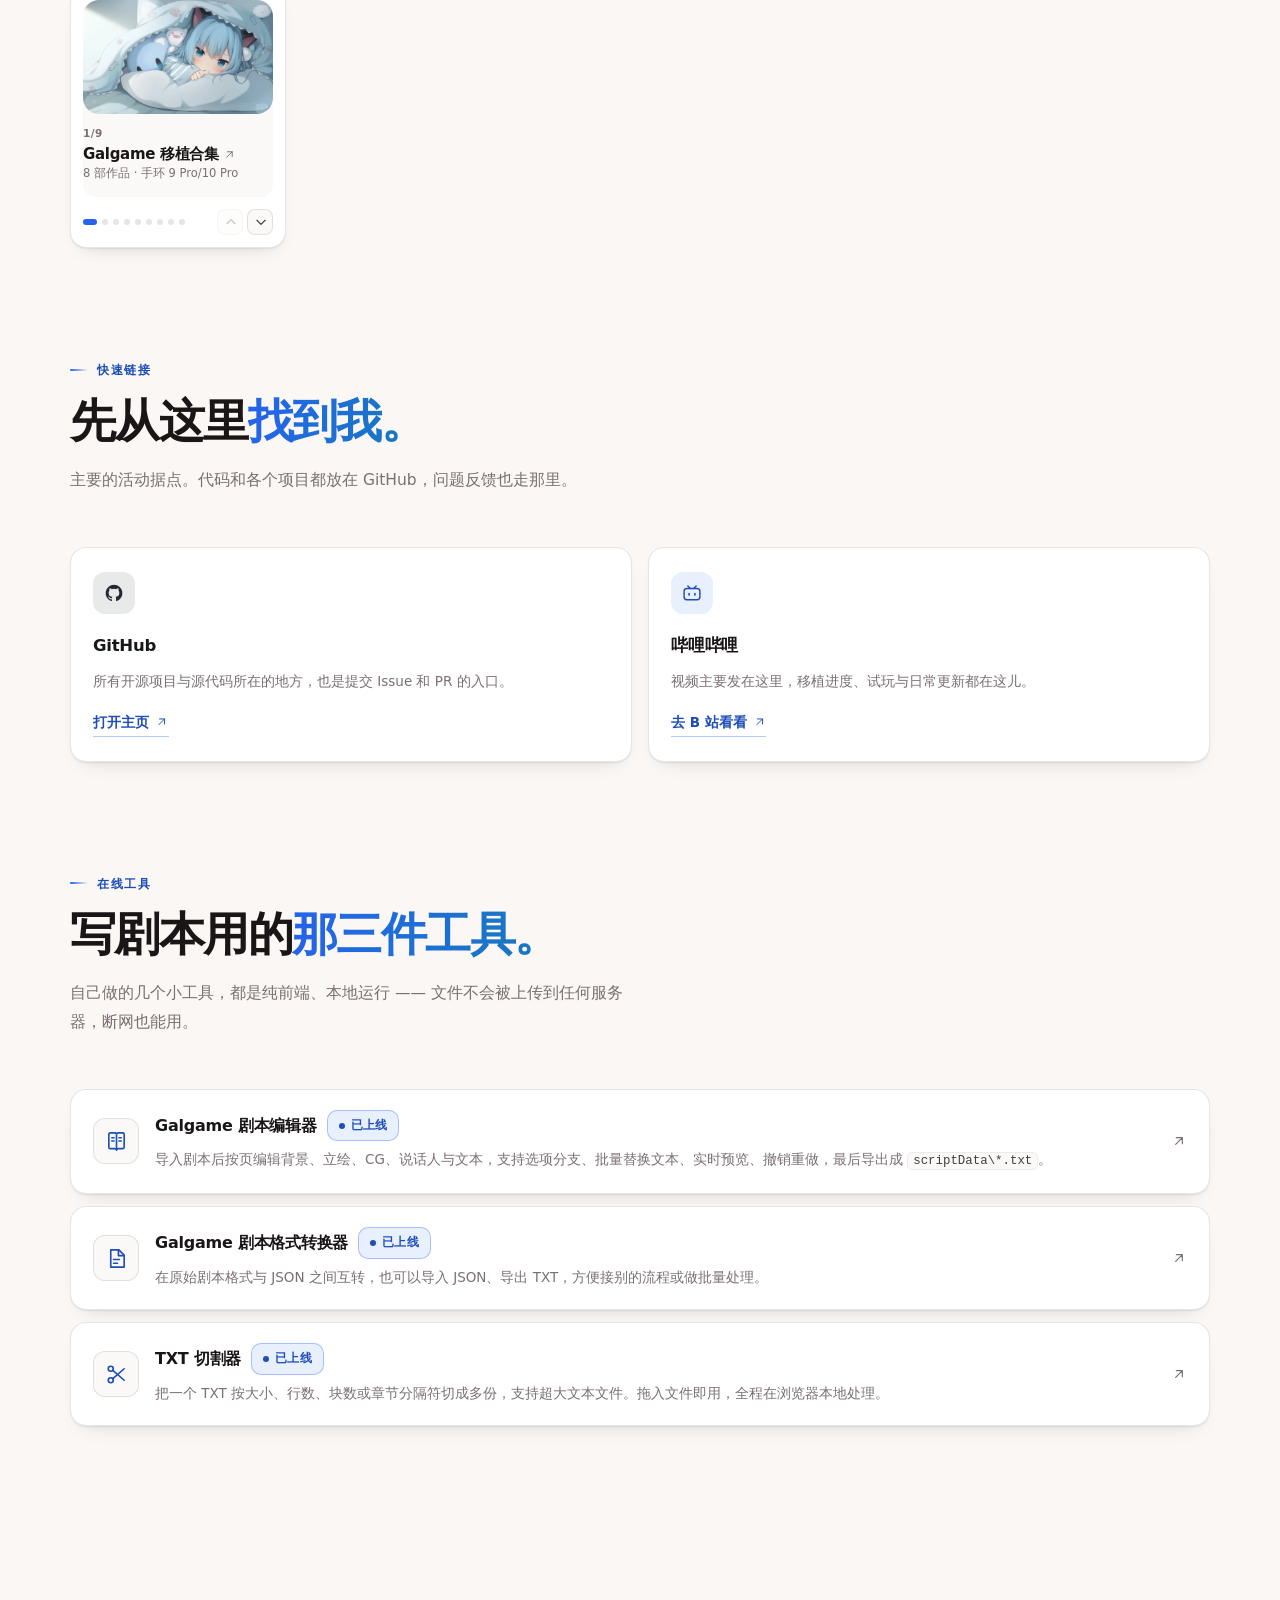
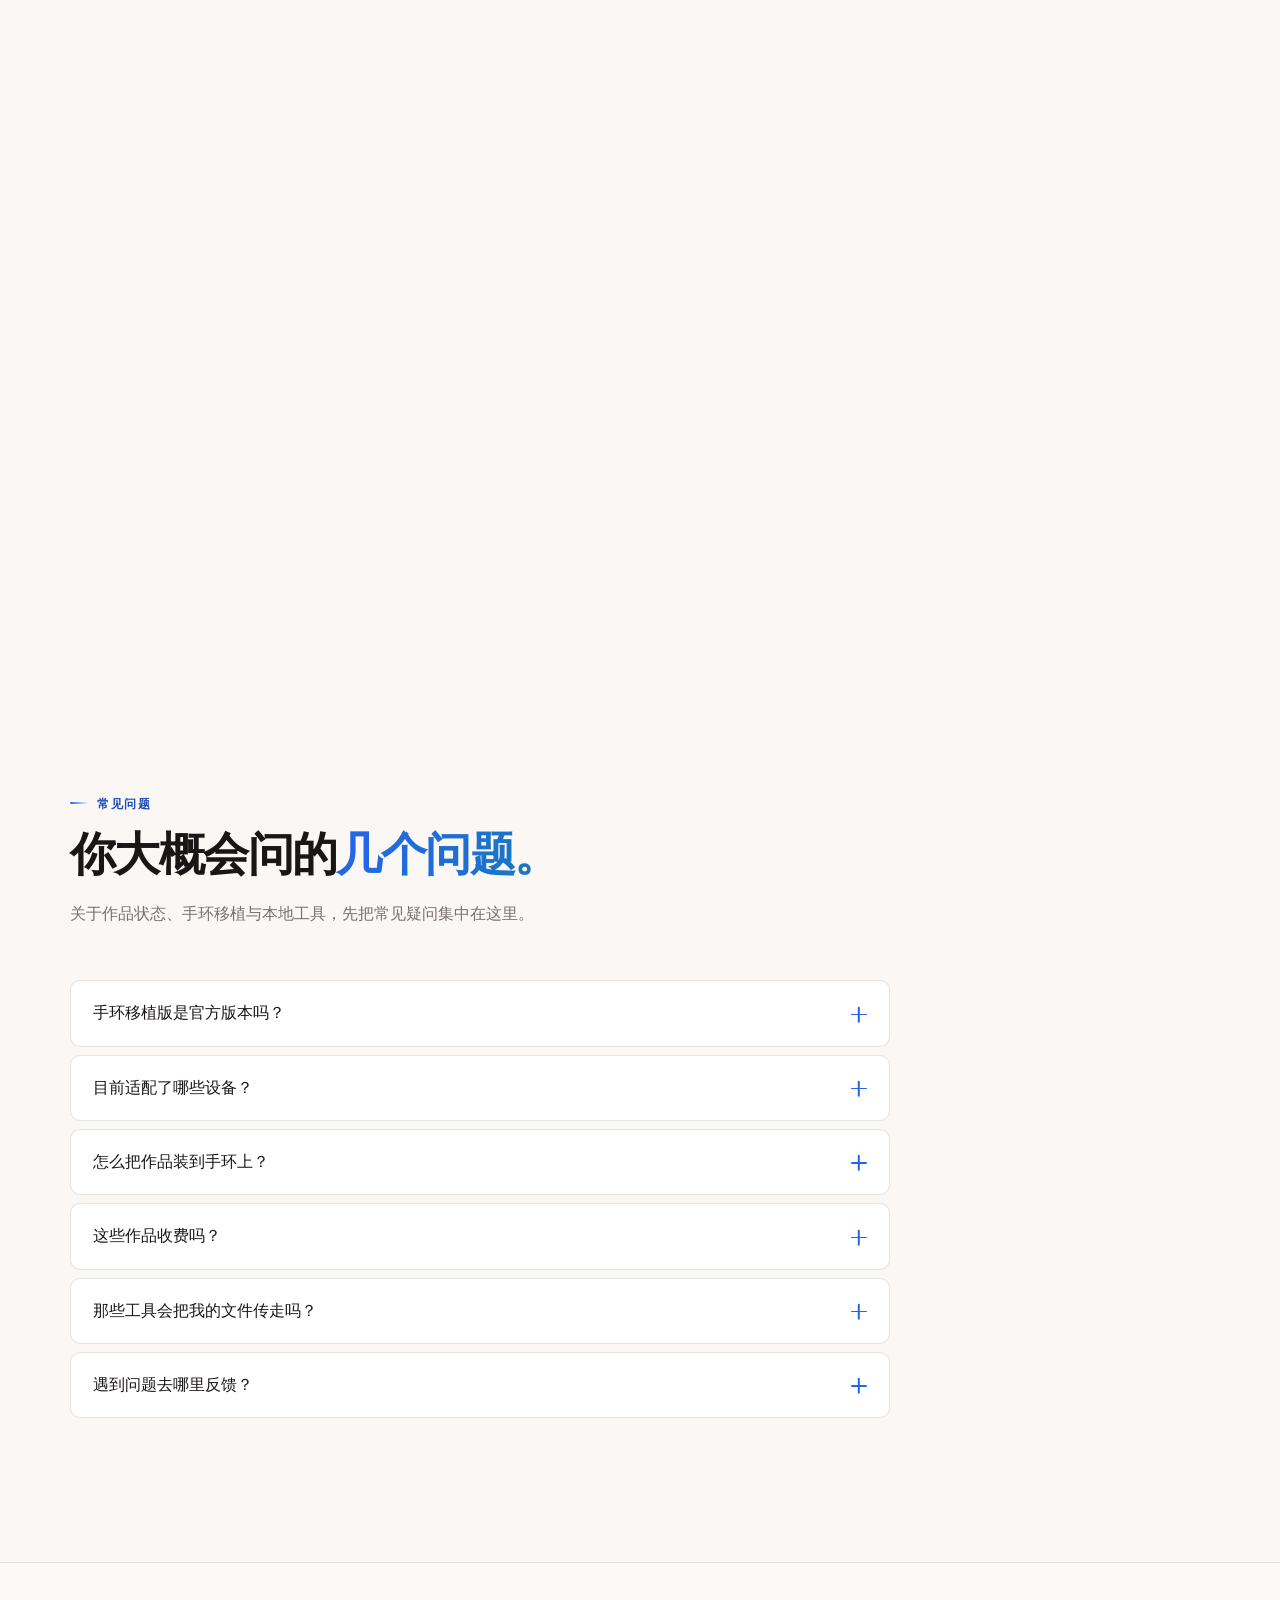
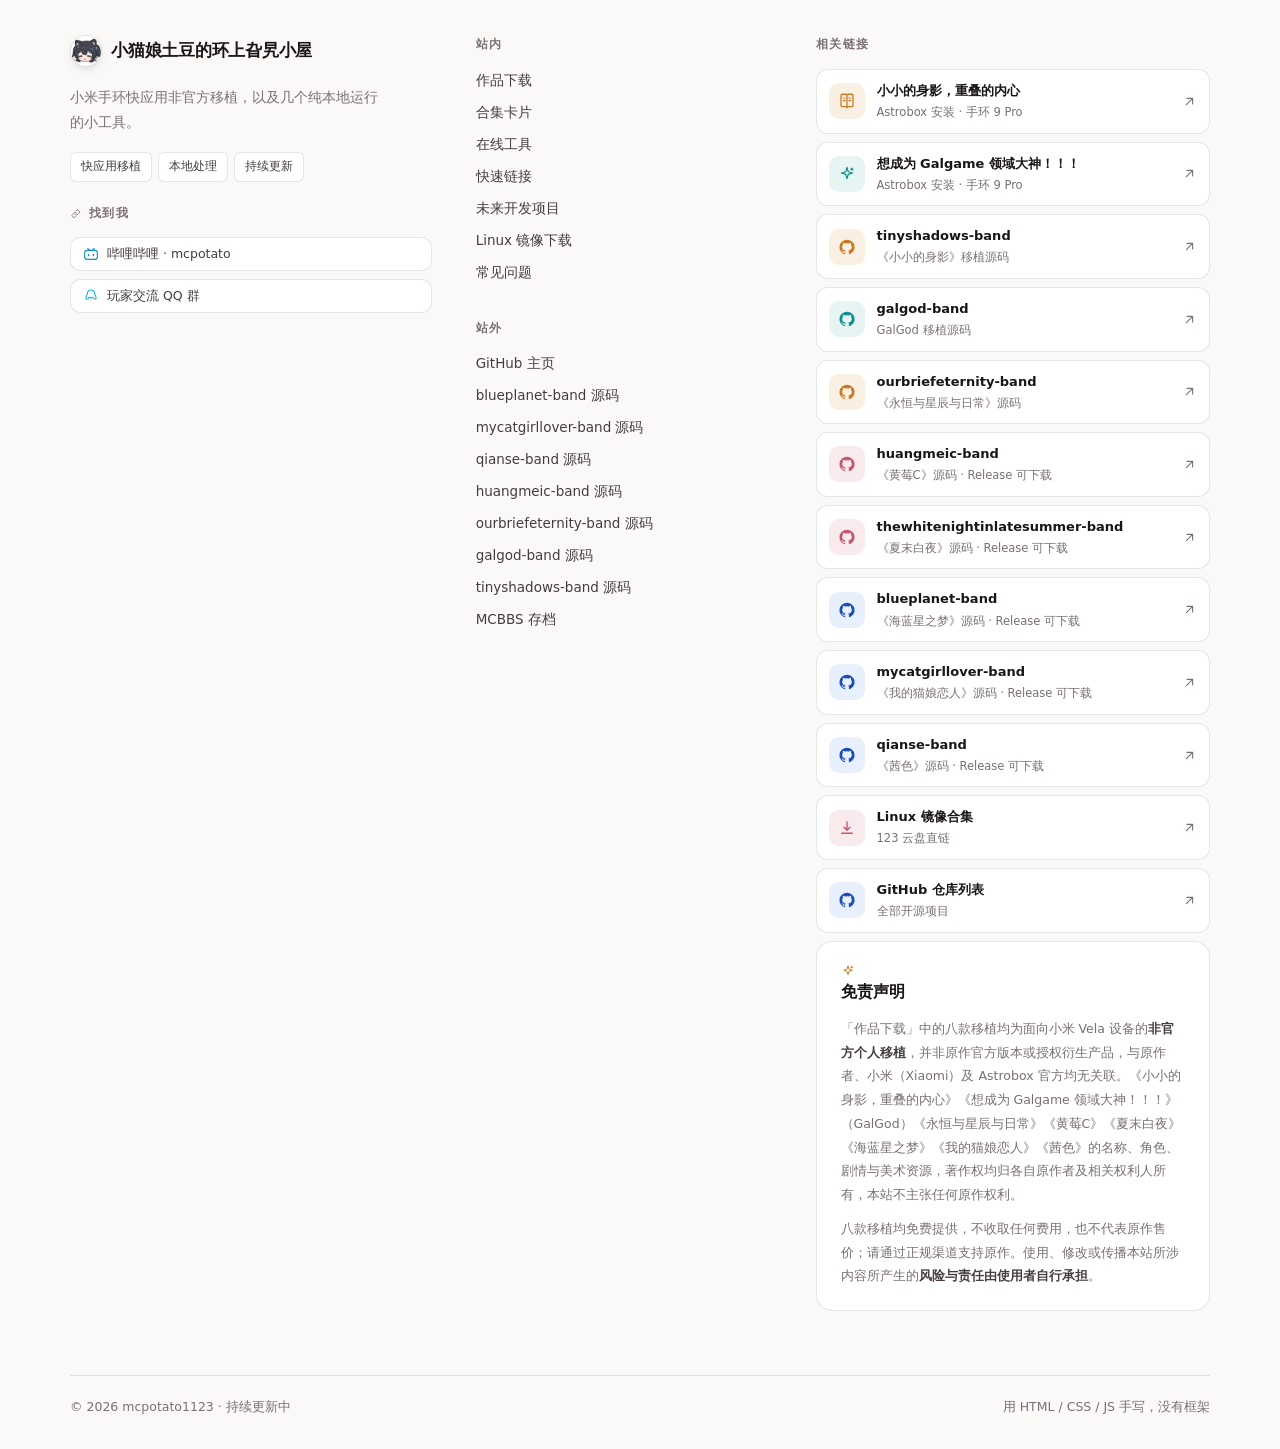
==== commit b3728c22: "Add files via upload" ====
--- a/index.html
+++ b/index.html
@@ -344,6 +344,12 @@
           </button>
           <button class="accent-proj" type="button" role="menuitemradio" data-accent="catgirl"
                   data-i18n-attr="aria-label:w7.title" aria-checked="false">
+            <i class="pj-dot" aria-hidden="true"></i>
+            <span class="pj-nm"></span>
+            <span class="pj-src"></span>
+          </button>
+          <button class="accent-proj" type="button" role="menuitemradio" data-accent="qianse"
+                  data-i18n-attr="aria-label:w8.title" aria-checked="false">
             <i class="pj-dot" aria-hidden="true"></i>
             <span class="pj-nm"></span>
             <span class="pj-src"></span>
@@ -472,6 +478,8 @@
               data-i18n-attr="aria-label:w6.title" aria-label="海蓝星之梦"><svg class="sw-check" viewBox="0 0 24 24" aria-hidden="true" fill="none" stroke="currentColor" stroke-width="3.2" stroke-linecap="round" stroke-linejoin="round"><path d="M4 12.5 9.5 18 20 6.5"/></svg></button>
         <button class="accent-swatch" type="button" data-accent="catgirl" aria-checked="false"
               data-i18n-attr="aria-label:w7.title" aria-label="我的猫娘恋人"><svg class="sw-check" viewBox="0 0 24 24" aria-hidden="true" fill="none" stroke="currentColor" stroke-width="3.2" stroke-linecap="round" stroke-linejoin="round"><path d="M4 12.5 9.5 18 20 6.5"/></svg></button>
+        <button class="accent-swatch" type="button" data-accent="qianse" aria-checked="false"
+                data-i18n-attr="aria-label:w8.title" aria-label="茜色"><svg class="sw-check" viewBox="0 0 24 24" aria-hidden="true" fill="none" stroke="currentColor" stroke-width="3.2" stroke-linecap="round" stroke-linejoin="round"><path d="M4 12.5 9.5 18 20 6.5"/></svg></button>
       </div>
     </div>
     <span class="mobile-accent-name" id="mobileAccentName" aria-live="polite">品牌蓝</span>
@@ -530,7 +538,7 @@
       </div>
 
       <ul class="hero-stats" data-anim="4">
-        <li><strong data-count="7"></strong><span data-i18n="hero.stat1">款手环移植</span></li>
+        <li><strong data-count="8"></strong><span data-i18n="hero.stat1">款手环移植</span></li>
         <li><strong data-count="3"></strong><span data-i18n="hero.stat2">个在线工具</span></li>
         <li><strong data-count="100" data-suffix="%"></strong><span data-i18n="hero.stat3">浏览器本地处理</span></li>
       </ul>
@@ -919,6 +927,55 @@
         </div>
       </article>
 
+      <article class="product-card media-top glow reveal" data-tone="madder" data-tilt data-tilt-max="4">
+        <figure class="product-card-media">
+          <img class="product-card-image" src="qianse-cover-full.webp" width="1920" height="1200"
+               loading="lazy" decoding="async"
+               alt="《茜色》小米手环移植版封面">
+          <figcaption class="product-card-flag" data-flag-tone="dark">
+            <svg class="ic" aria-hidden="true"><use href="#i-clock"/></svg><span data-i18n="flag.pending">待上架</span>
+          </figcaption>
+        </figure>
+        <div class="product-card-copy">
+          <div class="product-card-head">
+            <span class="product-icon" aria-hidden="true">
+              <img src="qianse-logo.webp" width="96" height="96" loading="lazy" decoding="async" alt="">
+            </span>
+            <div class="product-card-title">
+              <h3 data-i18n="w8.title">茜色</h3>
+              <span data-i18n="tag.subtitle">小米手环非官方移植</span>
+            </div>
+          </div>
+          <p class="product-card-summary" data-i18n="w8.summary">《茜色》的小米手环非官方移植版。原作是一款视觉小说。安装包已经放进源码仓库的 Releases，可以先从那里下载；Astrobox 那边还没上架。</p>
+          <div class="card-tags">
+            <i data-i18n="tag.band9">小米手环 9 Pro</i>
+            <i data-i18n="tag.unofficial">非官方移植</i>
+            <i data-i18n="tag.free">免费</i>
+            <i>com.qianse.band</i>
+          </div>
+          <div class="dl-actions">
+            <span class="btn btn-primary is-pending" aria-disabled="true">
+              <svg class="ic" aria-hidden="true"><use href="#i-clock"/></svg>
+              <span data-i18n="works.pending">待上架</span>
+            </span>
+            <a class="btn btn-ghost" href="https://github.com/mcpotato1123/qianse-band/releases"
+               target="_blank" rel="noopener noreferrer">
+              <svg class="ic" aria-hidden="true"><use href="#i-download"/></svg>
+              <span data-i18n="works.btnRelease">从 Releases 下载</span>
+            </a>
+            <a class="btn btn-ghost" href="https://github.com/mcpotato1123/qianse-band"
+               target="_blank" rel="noopener noreferrer">
+              <svg class="ic" aria-hidden="true"><use href="#i-github"/></svg>
+              <span data-i18n="works.source">查看源码</span>
+            </a>
+          </div>
+          <p class="dl-hint">
+            <span data-i18n="works.hintPendingSource">Astrobox 那边还没上架，暂时装不了；安装包在源码仓库的 Releases 里，可以先从那里下载。</span>
+          </p>
+        </div>
+      </article>
+
+
 
 
     </div>
@@ -1068,6 +1125,21 @@
               </a>
               <p class="pc-meta" data-i18n="collage.p8meta">待上架 · Releases 可下载</p>
             </article>
+
+            <article class="pc-page">
+              <figure class="pc-cover">
+                <img src="qianse-cover-full.webp" width="1920" height="1200"
+                     loading="lazy" decoding="async" draggable="false"
+                     alt="《茜色》小米手环移植版封面">
+              </figure>
+              <p class="pc-index">9/9</p>
+              <!-- 尚未上架 Astrobox，这一页指向源码仓库 -->
+              <a class="pc-title" href="https://github.com/mcpotato1123/qianse-band"
+                 target="_blank" rel="noopener noreferrer"><span data-i18n="w8.title">茜色</span>
+                <svg class="ic" aria-hidden="true"><use href="#i-arrow-ur"/></svg>
+              </a>
+              <p class="pc-meta" data-i18n="collage.p9meta">待上架 · Releases 可下载</p>
+            </article>
           </div>
         </div>
 
@@ -1366,6 +1438,7 @@
           <a href="https://github.com/mcpotato1123" target="_blank" rel="noopener noreferrer" data-i18n="footer.ghProfile">GitHub 主页</a>
           <a href="https://github.com/mcpotato1123/blueplanet-band" target="_blank" rel="noopener noreferrer" data-i18n="footer.srcBp">blueplanet-band 源码</a>
           <a href="https://github.com/mcpotato1123/mycatgirllover-band" target="_blank" rel="noopener noreferrer" data-i18n="footer.srcMc">mycatgirllover-band 源码</a>
+          <a href="https://github.com/mcpotato1123/qianse-band" target="_blank" rel="noopener noreferrer" data-i18n="footer.srcQs">qianse-band 源码</a>
           <a href="https://github.com/mcpotato1123/huangmeic-band" target="_blank" rel="noopener noreferrer" data-i18n="footer.srcHm">huangmeic-band 源码</a>
           <a href="https://github.com/mcpotato1123/ourbriefeternity-band" target="_blank" rel="noopener noreferrer" data-i18n="footer.srcObe">ourbriefeternity-band 源码</a>
           <a href="https://github.com/mcpotato1123/galgod-band" target="_blank" rel="noopener noreferrer" data-i18n="footer.srcGal">galgod-band 源码</a>
@@ -1446,6 +1519,14 @@
             <span class="rel-text">
               <strong>mycatgirllover-band</strong>
               <small data-i18n="footer.relMcSrc">《我的猫娘恋人》源码 · Release 可下载</small>
+            </span>
+            <svg class="ic rel-arrow" aria-hidden="true"><use href="#i-arrow-ur"/></svg>
+          </a>
+          <a class="rel-item" data-brand="madder" href="https://github.com/mcpotato1123/qianse-band" target="_blank" rel="noopener noreferrer">
+            <span class="rel-badge" aria-hidden="true"><svg class="ic"><use href="#i-github"/></svg></span>
+            <span class="rel-text">
+              <strong>qianse-band</strong>
+              <small data-i18n="footer.relQsSrc">《茜色》源码 · Release 可下载</small>
             </span>
             <svg class="ic rel-arrow" aria-hidden="true"><use href="#i-arrow-ur"/></svg>
           </a>
--- a/styles.css
+++ b/styles.css
@@ -41,7 +41,7 @@
      作用是把「浏览器拿到的到底是哪一版 CSS」变成可读的事实 ——
      否则一遇到「改了没生效」，只能在缓存 / 编码 / 嵌套之间瞎猜。
      **每次改完这个文件记得更新这里的日期。** */
-  --css-rev:"2026-10-22 strip-removed";
+  --css-rev:"2026-10-24 qianse";
 
   /* ---------- 主色 ----------
      站点主色沿用原有品牌蓝 #2563eb。派生令牌一律 color-mix，
@@ -69,6 +69,8 @@
   --ocean-soft:rgba(29,127,168,.12);
   --lilac:#9f46b8;
   --lilac-soft:rgba(159,70,184,.12);
+  --madder:#a34431;
+  --madder-soft:rgba(163,68,49,.12);
 
   --shadow-1:0 1px 2px rgba(26,21,23,.05),0 4px 14px -8px rgba(26,21,23,.14);
   --shadow-2:0 2px 6px rgba(26,21,23,.06),0 20px 44px -24px rgba(26,21,23,.30);
@@ -269,6 +271,8 @@
   --ocean-soft:rgba(92,196,232,.14);
   --lilac:#d39ae8;
   --lilac-soft:rgba(211,154,232,.14);
+  --madder:#e68673;
+  --madder-soft:rgba(230,134,115,.14);
 
   --shadow-1:0 1px 2px rgba(0,0,0,.55),0 6px 18px -10px rgba(0,0,0,.8);
   --shadow-2:0 2px 8px rgba(0,0,0,.5),0 26px 54px -28px rgba(0,0,0,.9);
@@ -393,6 +397,7 @@
 html[data-accent="whitenight"]{ --accent:#96825a; --accent-fg:#141011; --accent-ink:#6b5c3f; }
 html[data-accent="blueplanet"]{ --accent:#1b8ab2; --accent-fg:#141011; --accent-ink:#146880; }
 html[data-accent="catgirl"]{ --accent:#b247aa; --accent-fg:#ffffff; --accent-ink:#8a2f83; }
+html[data-accent="qianse"]{ --accent:#a34431; --accent-fg:#ffffff; --accent-ink:#7d3324; }
 
 html[data-accent="tiny"][data-theme="dark"]{ --accent:#8ed65a; --accent-fg:#14200a; --accent-ink:#b6e88f; }
 html[data-accent="galgod"][data-theme="dark"]{ --accent:#956efa; --accent-fg:#12062e; --accent-ink:#c0aaff; }
@@ -401,6 +406,7 @@
 html[data-accent="whitenight"][data-theme="dark"]{ --accent:#dec592; --accent-fg:#1d1707; --accent-ink:#efdfbe; }
 html[data-accent="blueplanet"][data-theme="dark"]{ --accent:#45cafa; --accent-fg:#04222e; --accent-ink:#8de0fb; }
 html[data-accent="catgirl"][data-theme="dark"]{ --accent:#e67edd; --accent-fg:#2b0728; --accent-ink:#f4b6ee; }
+html[data-accent="qianse"][data-theme="dark"]{ --accent:#e68673; --accent-fg:#2b0d07; --accent-ink:#f3b9aa; }
 
 /* 默认（未设 data-accent 或 =blue）沿用 :root 里的品牌蓝，无需重复定义 */
 
@@ -1332,6 +1338,7 @@
 .product-card[data-tone="night"]{--card-accent:var(--night);--card-soft:var(--night-soft)}
 .product-card[data-tone="ocean"]{--card-accent:var(--ocean);--card-soft:var(--ocean-soft)}
 .product-card[data-tone="lilac"]{--card-accent:var(--lilac);--card-soft:var(--lilac-soft)}
+.product-card[data-tone="madder"]{--card-accent:var(--madder);--card-soft:var(--madder-soft)}
 
 /* ---------- 作品下载卡（Astrobox 安装入口） ----------------------------
    在 .product-card 骨架上加两样：底部的按钮行（安装 + 源码）、以及下面那行安装说明。
@@ -1937,6 +1944,7 @@
 .accent-proj[data-accent="whitenight"] .pj-dot{background:#96825a}
 .accent-proj[data-accent="blueplanet"] .pj-dot{background:#1b8ab2}
 .accent-proj[data-accent="catgirl"] .pj-dot{background:#b247aa}
+.accent-proj[data-accent="qianse"] .pj-dot{background:#a34431}
 .pj-nm{font-size:11.5px;font-weight:600;color:var(--ink);flex:none}
 .pj-src{
   margin-inline-start:auto;min-width:0;
@@ -2005,6 +2013,7 @@
 .accent-swatch[data-accent="whitenight"]{background-color:#96825a}
 .accent-swatch[data-accent="blueplanet"]{background-color:#1b8ab2}
 .accent-swatch[data-accent="catgirl"]{background-color:#b247aa}
+.accent-swatch[data-accent="qianse"]{background-color:#a34431}
 
 /* ---------- 自由取色（网页内嵌取色器）------------------------------------
    为什么不用 <input type="color">：它弹出的是**操作系统**的取色对话框
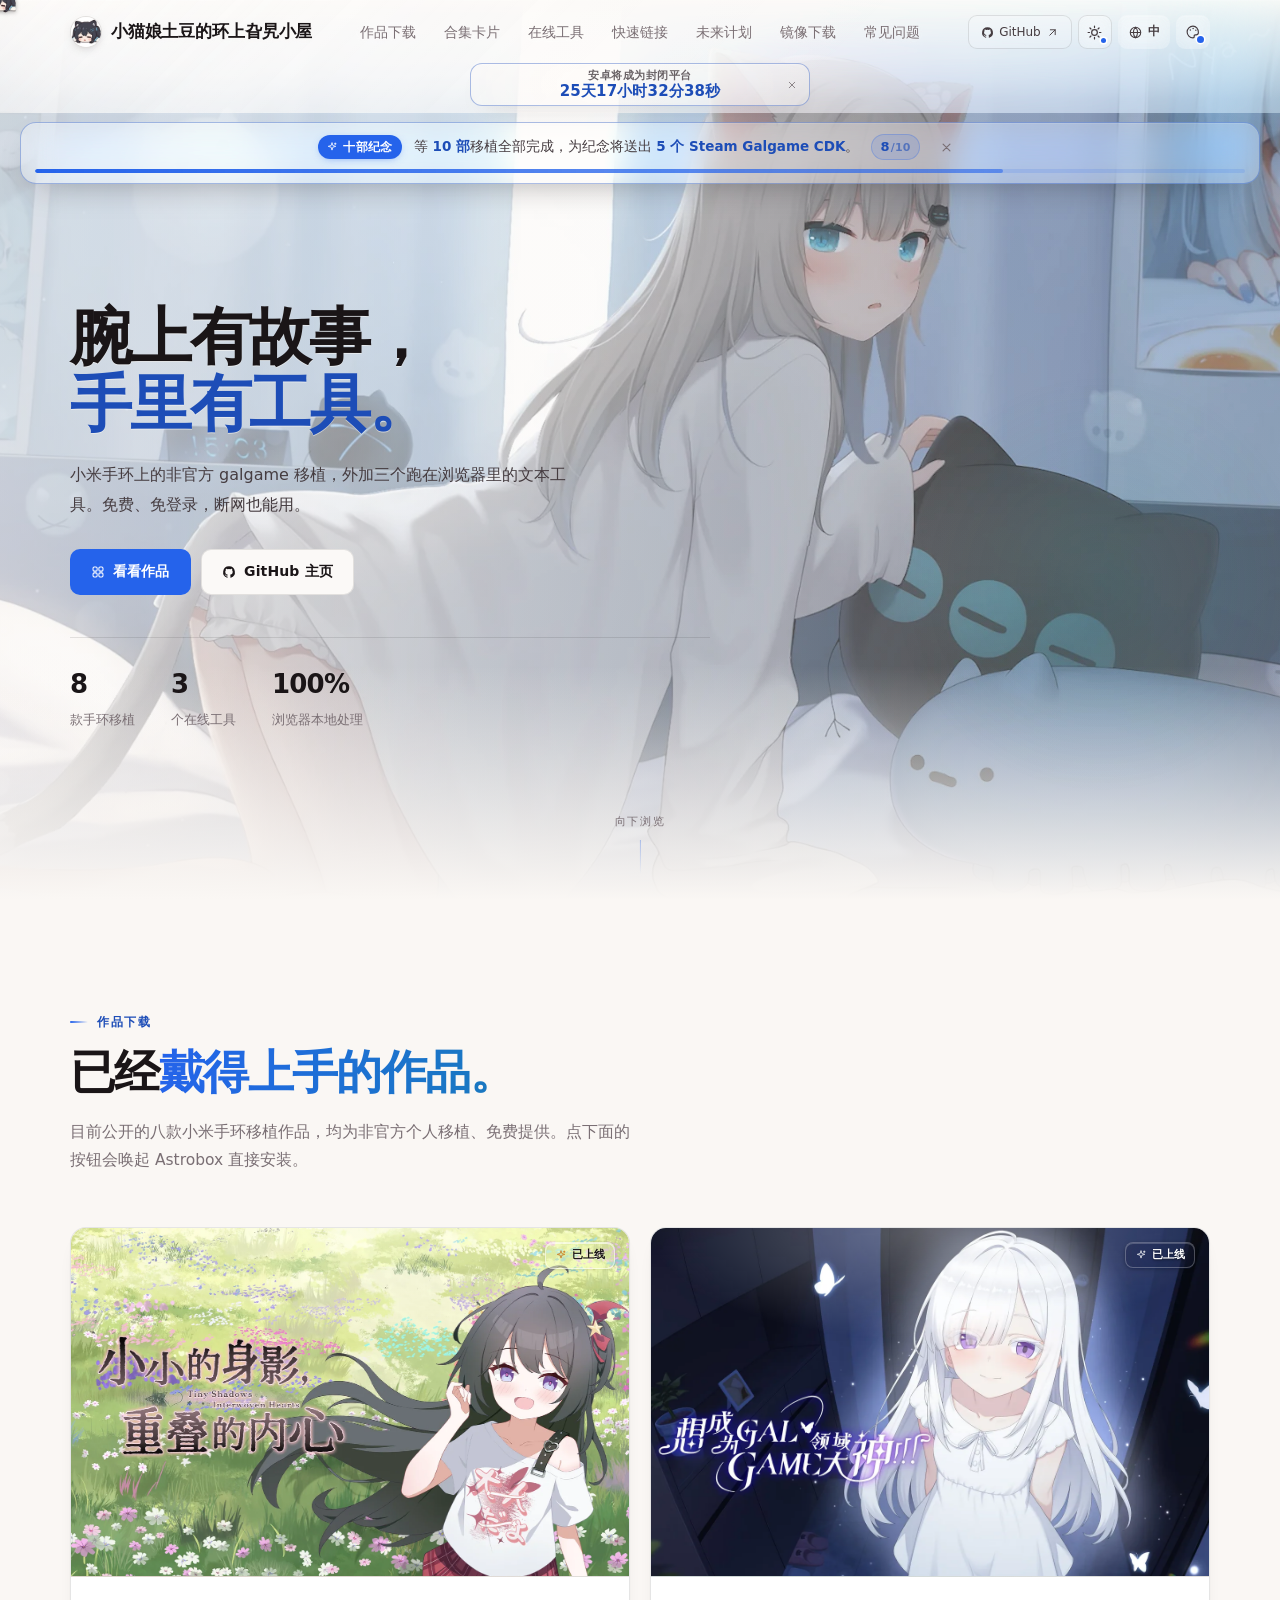
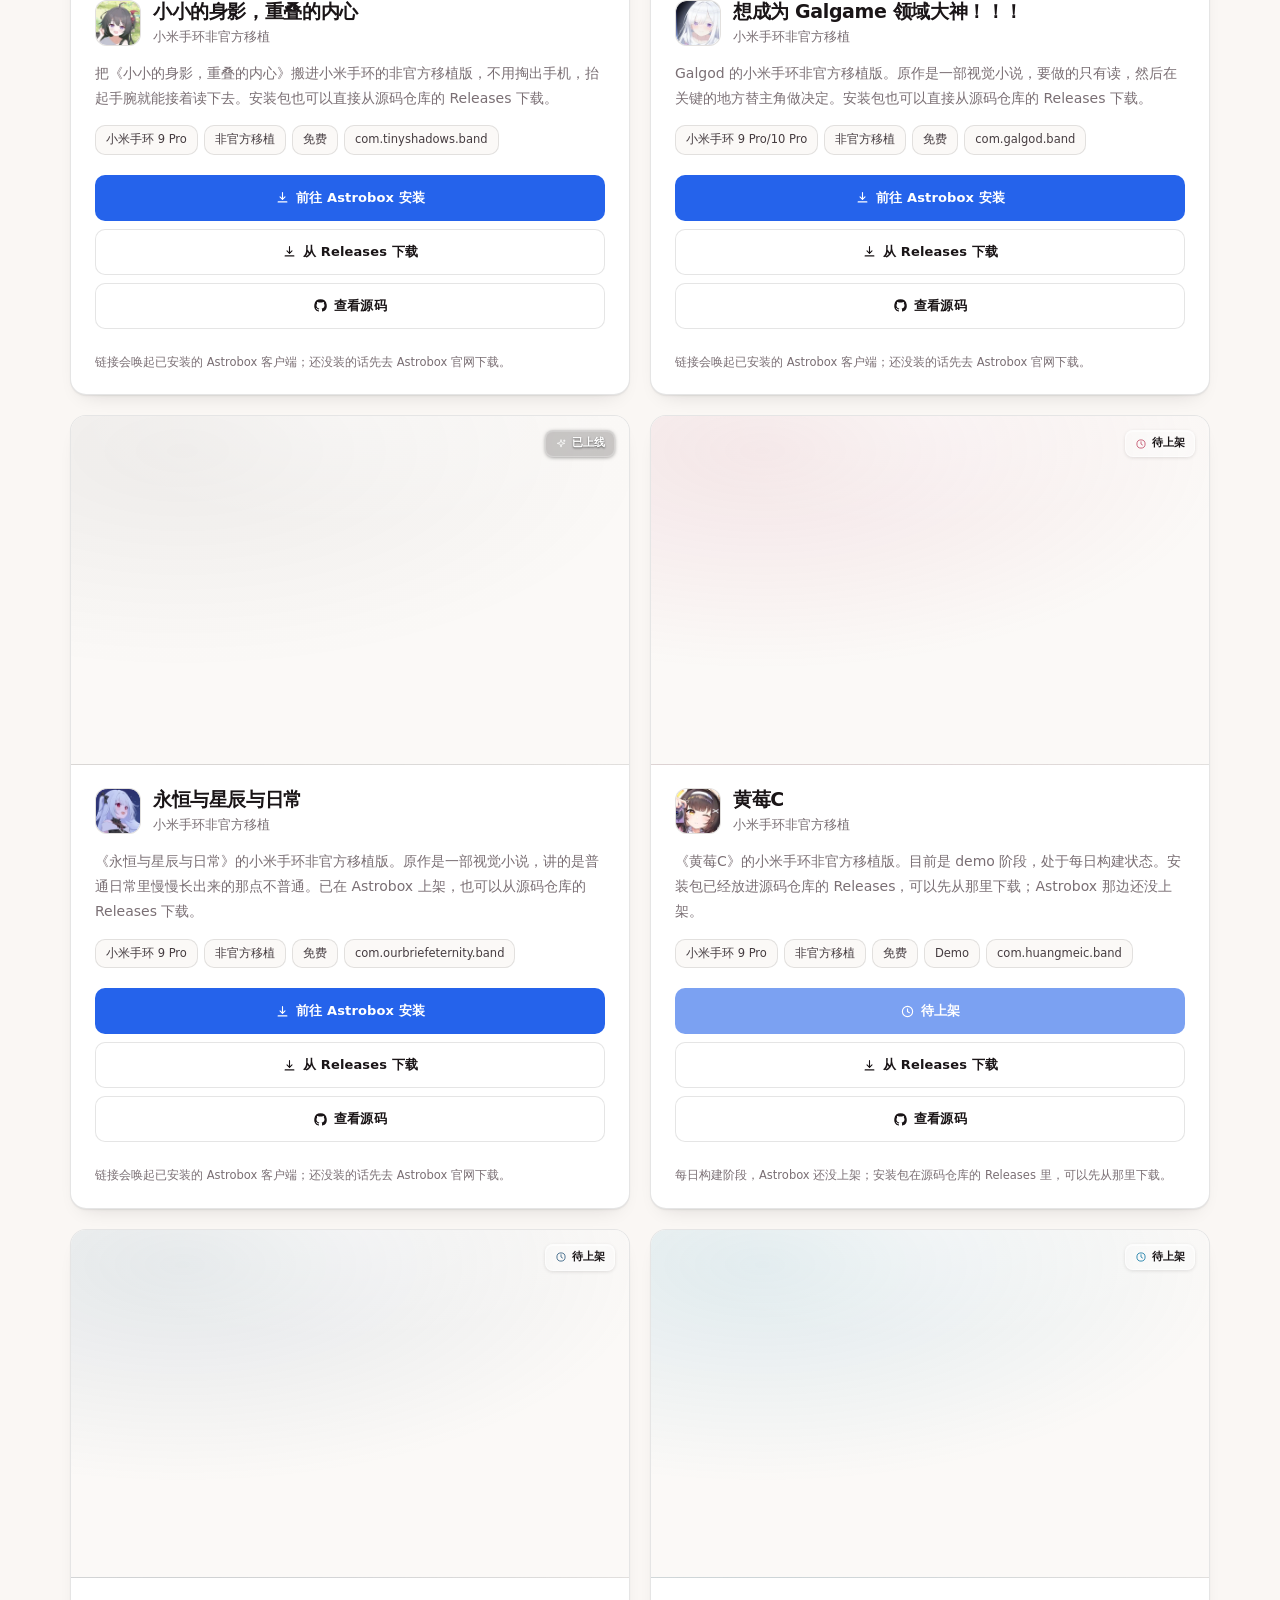
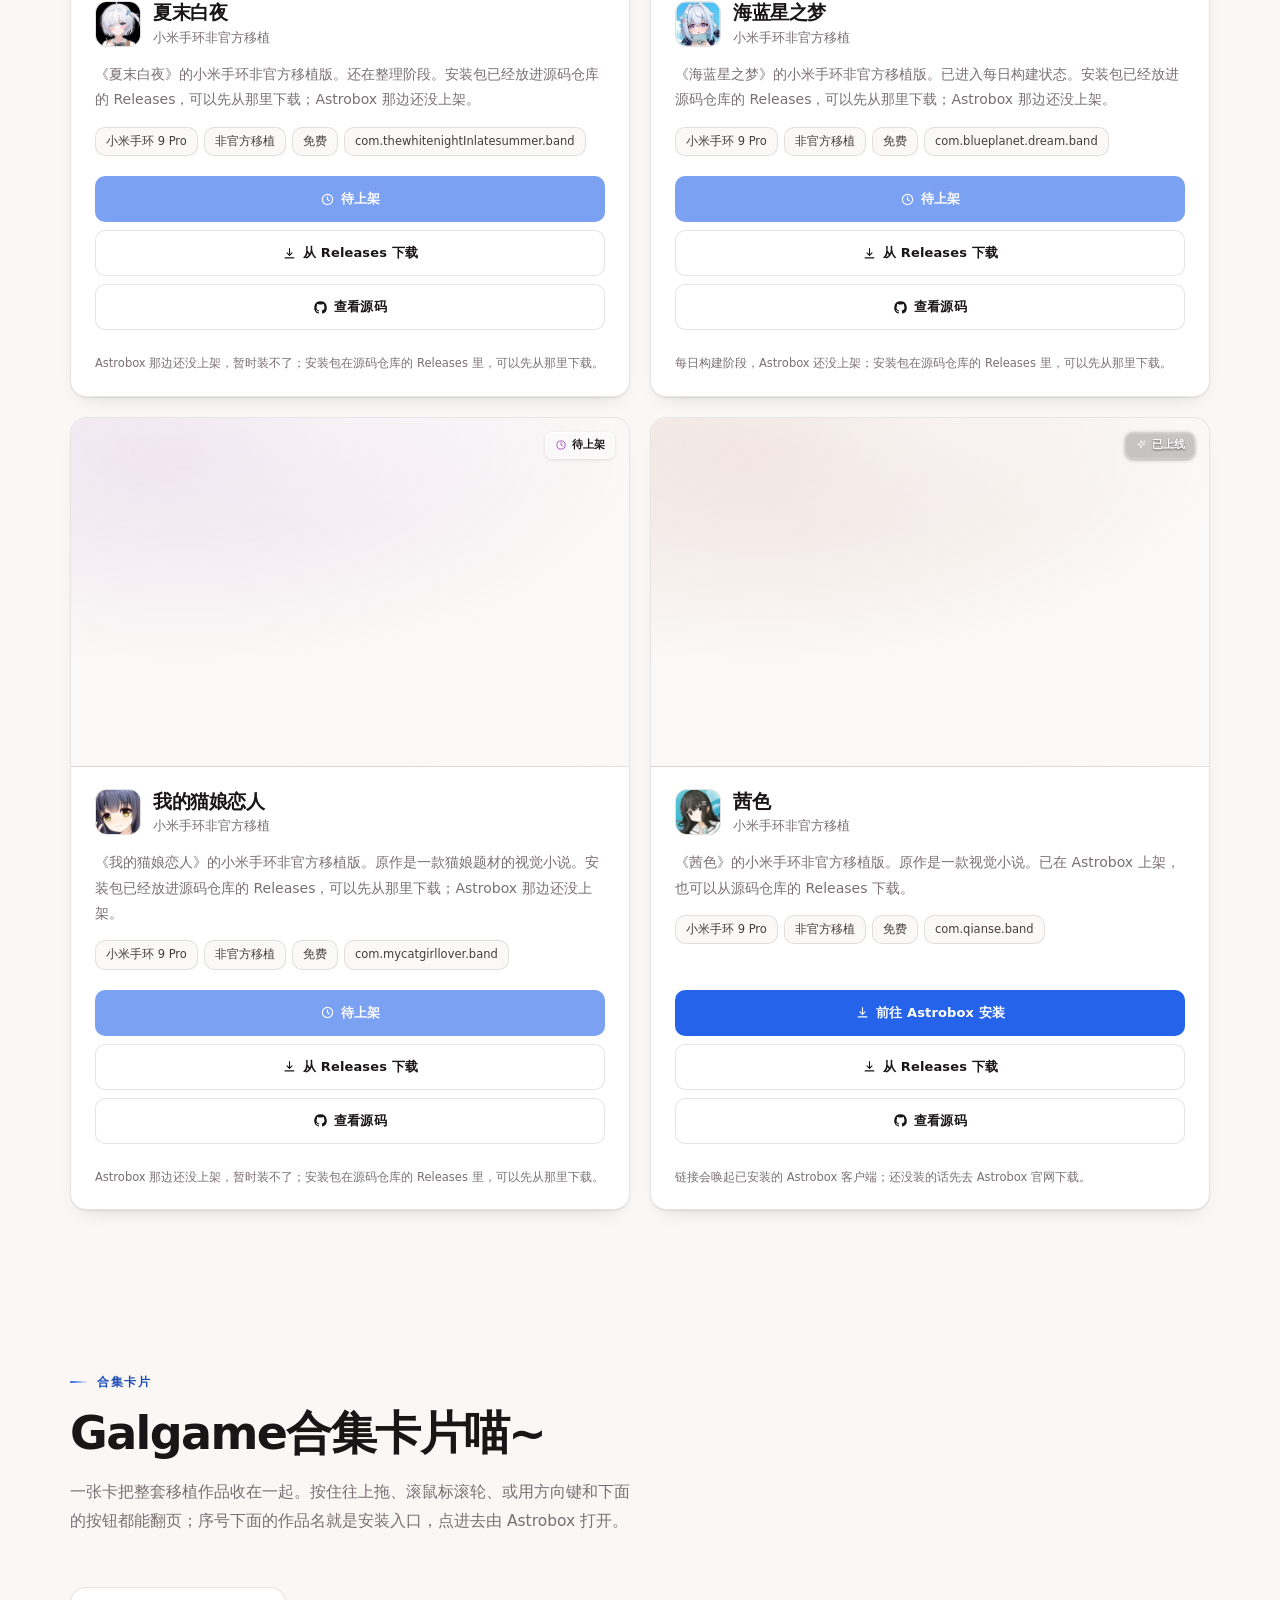
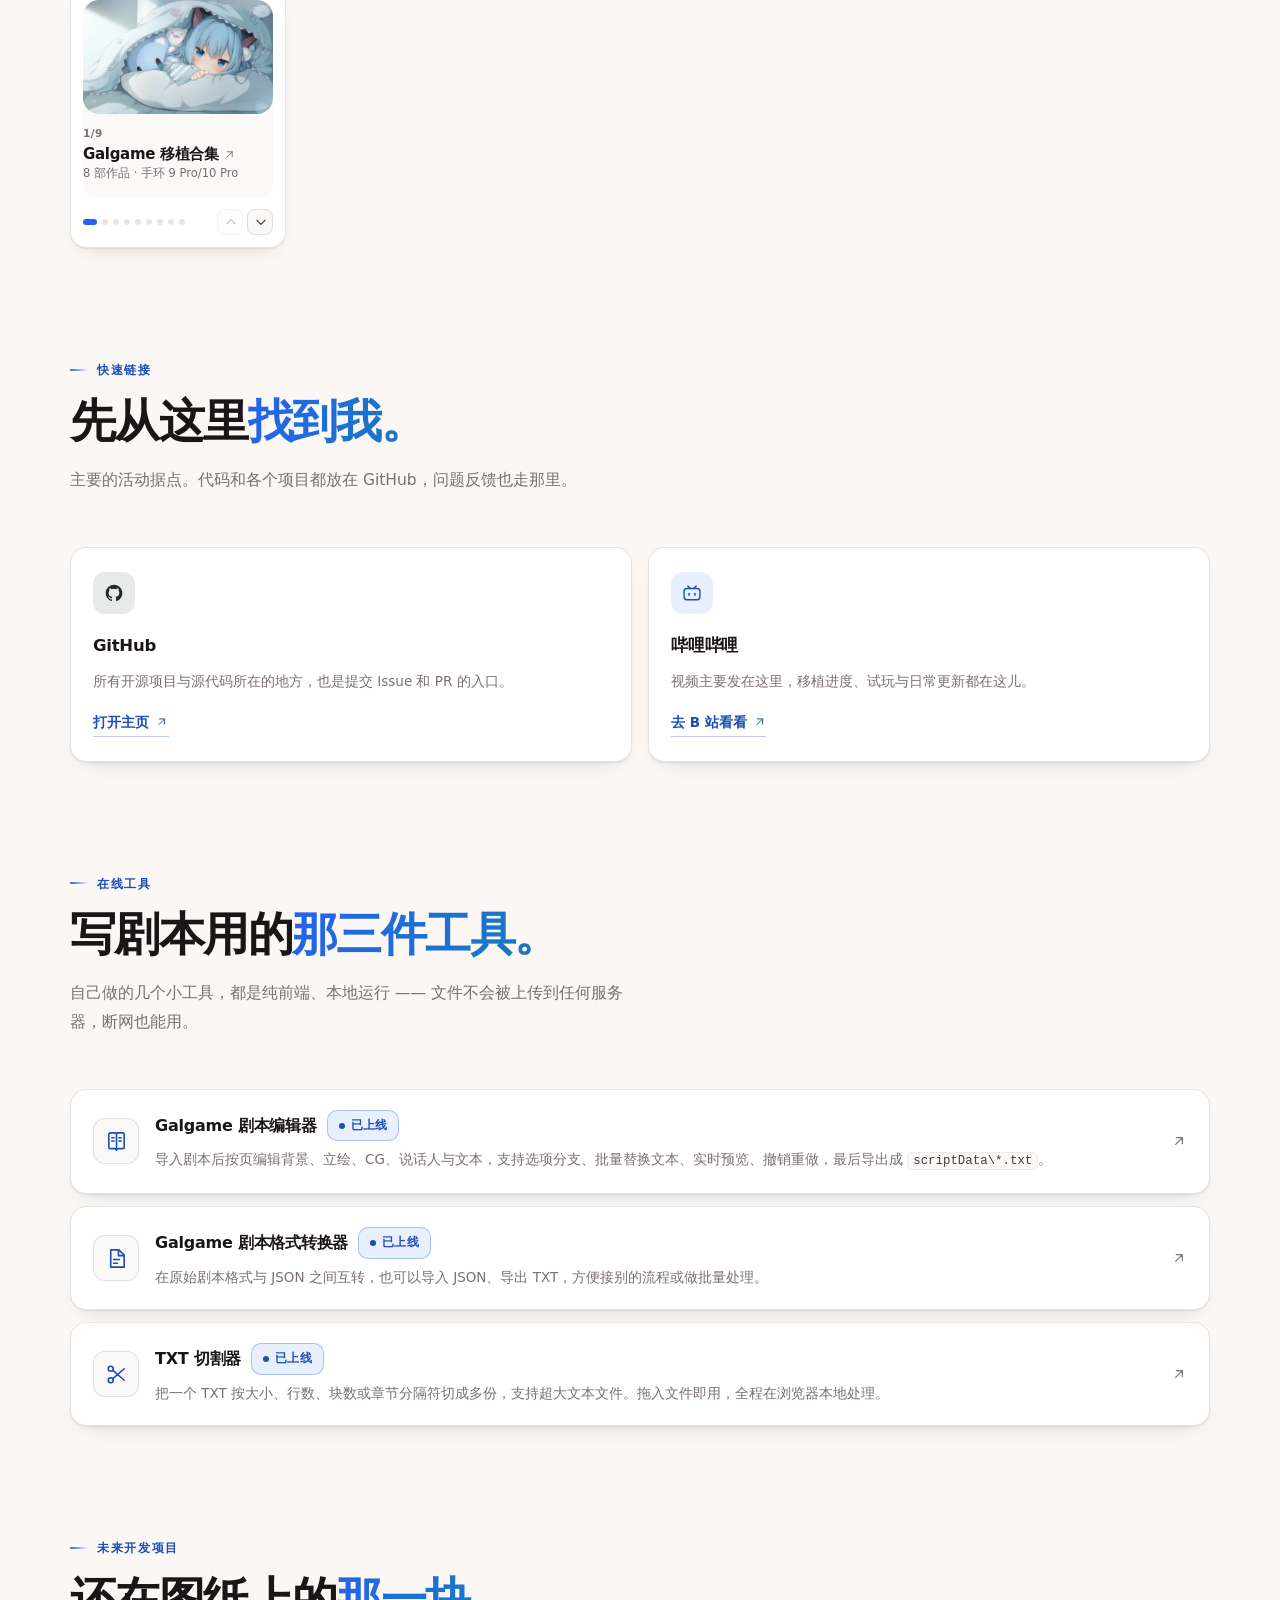
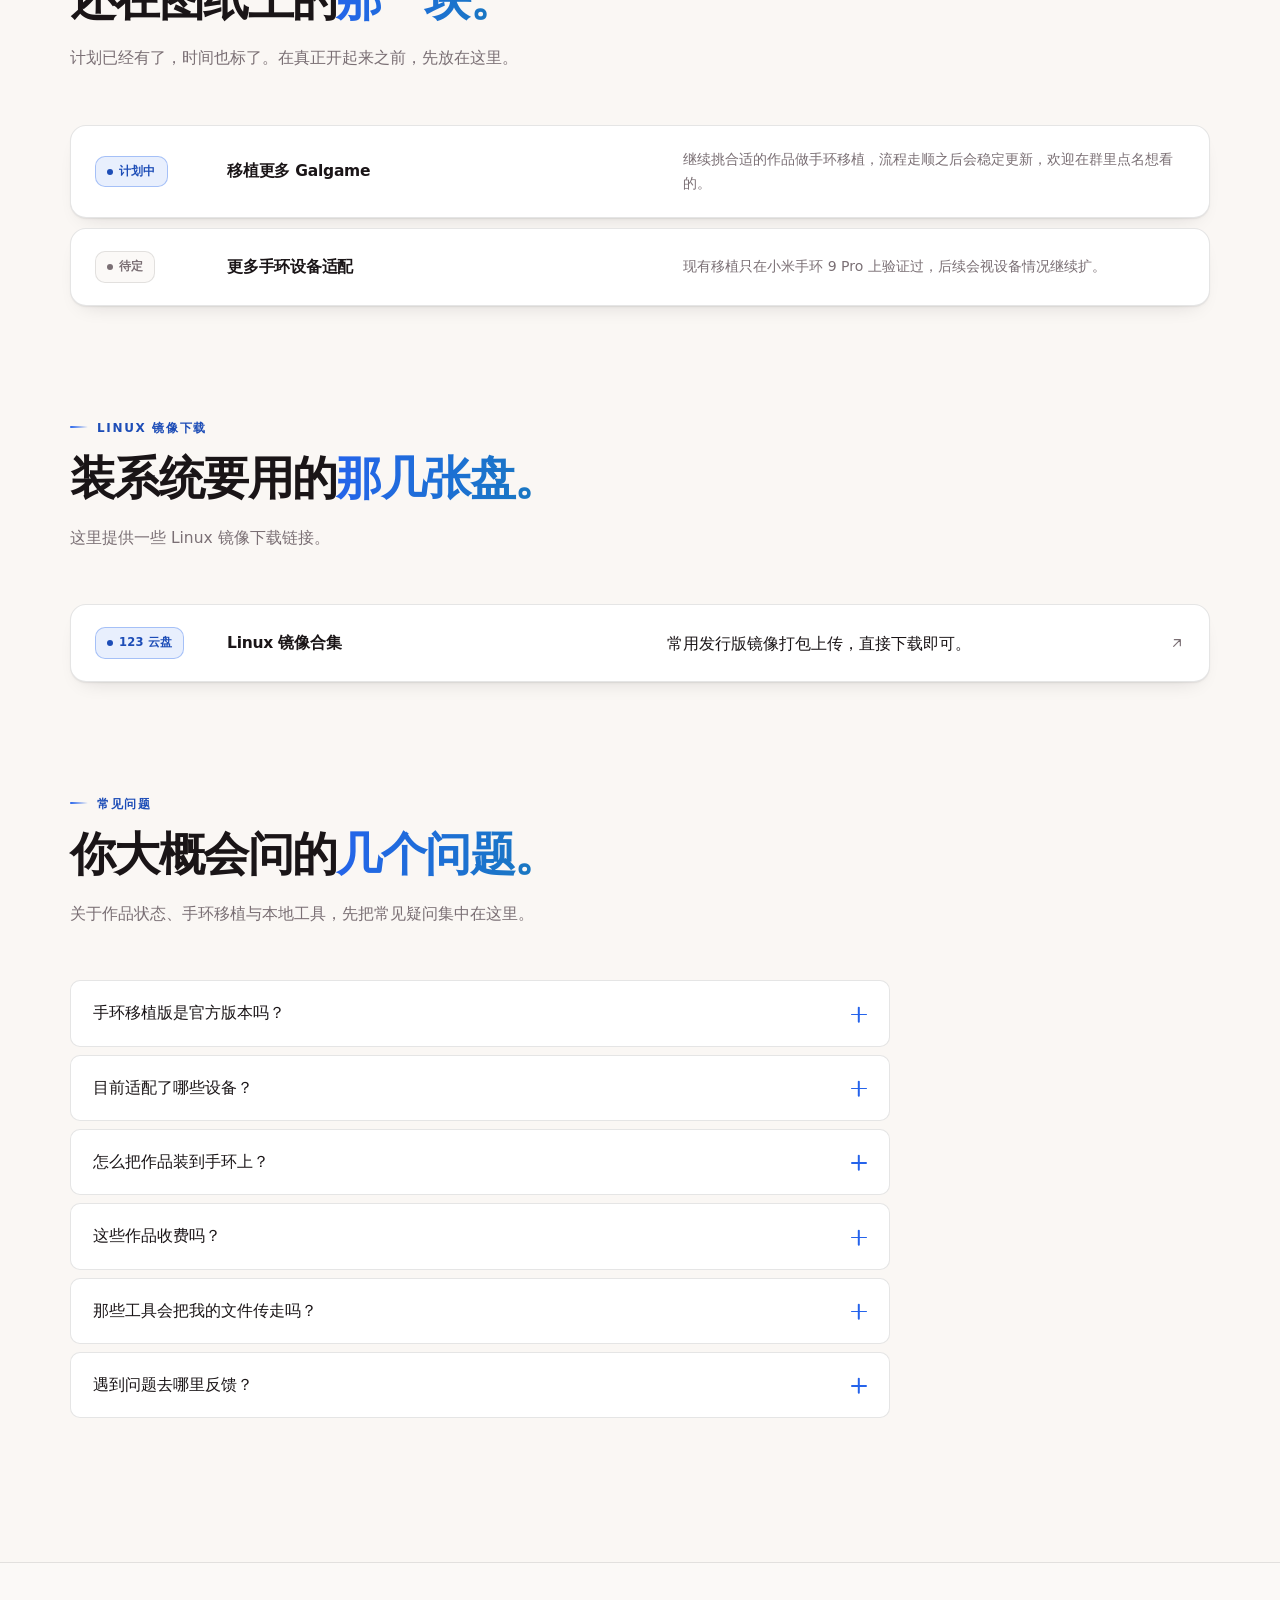
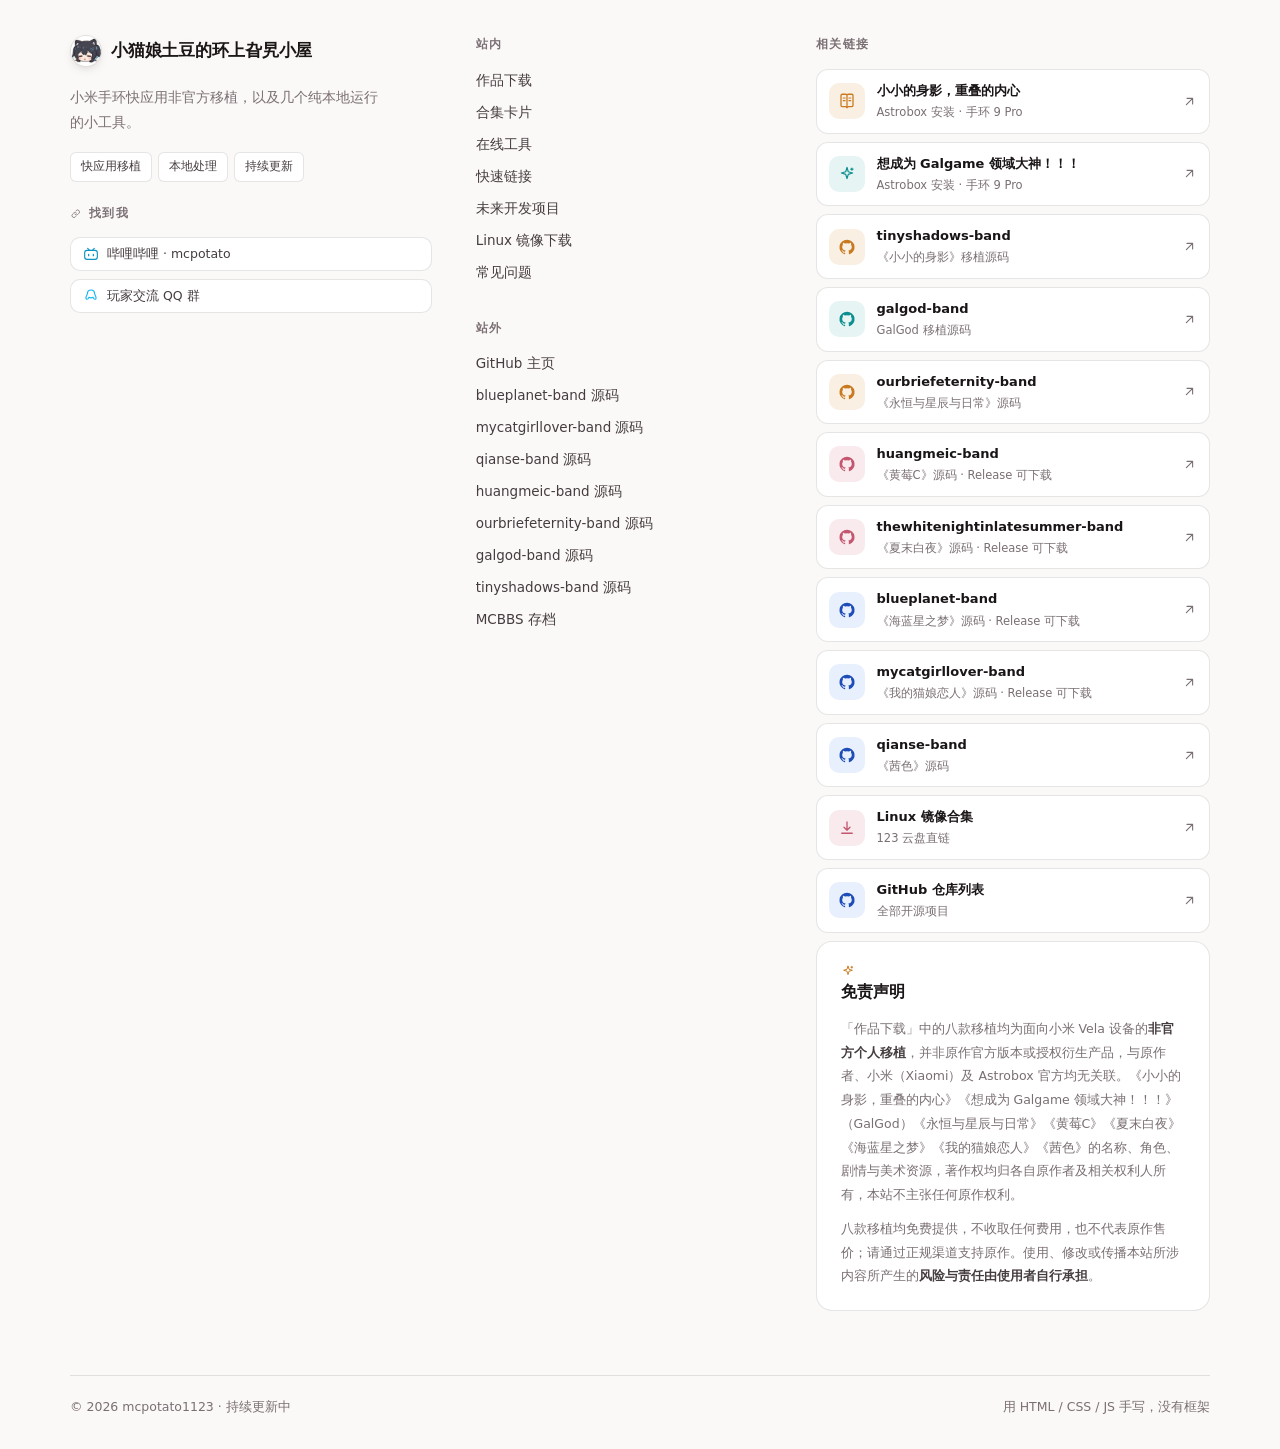
==== commit 6c3160f5: "Add files via upload" ====
--- a/index.html
+++ b/index.html
@@ -177,12 +177,14 @@
      HTML 注释遇到连续两个连字符会提前闭合，后面的内容会变成正文。 -->
 <div class="ginka-banner" id="ginkaBanner" role="status">
   <div class="ginka-inner">
-    <span class="ginka-tag" data-i18n="ginka.tag">移植预告</span>
-    <span class="ginka-text" data-i18n-html="ginka.text">下一部：<strong>海蓝星之梦</strong> —— 将要开始移植，不久就能在手环上看到它。</span>
+    <span class="ginka-tag"><svg class="ic" aria-hidden="true"><use href="#i-sparkle"/></svg><span data-i18n="ginka.tag">十部纪念</span></span>
+    <span class="ginka-text" data-i18n-html="ginka.text">等 <strong>10 部</strong>移植全部完成，为纪念将送出 <strong>5 个 Steam Galgame CDK</strong>。</span>
+    <span class="ginka-count" aria-hidden="true"><b id="ginkaDone">8</b><i>/10</i></span>
     <button class="ginka-close" id="ginkaClose" type="button" aria-label="关闭预告横幅">
       <svg class="ic" aria-hidden="true"><use href="#i-x"/></svg>
     </button>
   </div>
+  <div class="ginka-progress" aria-hidden="true"><i></i></div>
 </div>
 
 <!-- ===================== 顶栏 ===================== -->
@@ -401,7 +403,23 @@
       <button type="button" role="menuitemradio" data-lang="ar">العربية</button>
     </div>
   </div>
+
+  <!-- 安卓封闭倒计时胶囊：菜单栏内部、靠下居中，版式对齐 keepandroidopen 官方横幅
+       （上行小标题、下行大号倒计时、右侧关闭）。颜色用站内茜色红 --madder，
+       玻璃感来自 backdrop-filter + 顶沿内高光。倒计时由 app.js 每秒写入 [data-cd]。 -->
+  <div class="kao-pill" id="kaoPill">
+    <a class="kao-main" href="https://keepandroidopen.org/" target="_blank" rel="noopener noreferrer">
+      <span class="kao-label" data-i18n="alert.androidTitle">安卓将成为封闭平台</span>
+      <b class="kao-time" data-cd>--</b>
+    </a>
+    <button class="kao-x" id="kaoClose" type="button" aria-label="关闭倒计时提示">
+      <svg class="ic" aria-hidden="true"><use href="#i-x"/></svg>
+    </button>
+  </div>
 </header>
+
+
+
 
 <div class="mobile-menu" id="mobileMenu" hidden>
   <!-- 手机上顶栏腾不出空间放主题切换（见 styles.css 顶栏那段宽度预算），
@@ -933,7 +951,7 @@
                loading="lazy" decoding="async"
                alt="《茜色》小米手环移植版封面">
           <figcaption class="product-card-flag" data-flag-tone="dark">
-            <svg class="ic" aria-hidden="true"><use href="#i-clock"/></svg><span data-i18n="flag.pending">待上架</span>
+            <svg class="ic" aria-hidden="true"><use href="#i-sparkle"/></svg><span data-i18n="flag.live">已上线</span>
           </figcaption>
         </figure>
         <div class="product-card-copy">
@@ -946,7 +964,7 @@
               <span data-i18n="tag.subtitle">小米手环非官方移植</span>
             </div>
           </div>
-          <p class="product-card-summary" data-i18n="w8.summary">《茜色》的小米手环非官方移植版。原作是一款视觉小说。安装包已经放进源码仓库的 Releases，可以先从那里下载；Astrobox 那边还没上架。</p>
+          <p class="product-card-summary" data-i18n="w8.summary">《茜色》的小米手环非官方移植版。原作是一款视觉小说。已在 Astrobox 上架，也可以从源码仓库的 Releases 下载。</p>
           <div class="card-tags">
             <i data-i18n="tag.band9">小米手环 9 Pro</i>
             <i data-i18n="tag.unofficial">非官方移植</i>
@@ -954,10 +972,11 @@
             <i>com.qianse.band</i>
           </div>
           <div class="dl-actions">
-            <span class="btn btn-primary is-pending" aria-disabled="true">
-              <svg class="ic" aria-hidden="true"><use href="#i-clock"/></svg>
-              <span data-i18n="works.pending">待上架</span>
-            </span>
+            <a class="btn btn-primary" href="https://abox.run/open?source=resv2&amp;id=com.qianse.band&amp;provider=OfficialV2"
+               target="_blank" rel="noopener noreferrer">
+              <svg class="ic" aria-hidden="true"><use href="#i-download"/></svg>
+              <span data-i18n="works.install">前往 Astrobox 安装</span>
+            </a>
             <a class="btn btn-ghost" href="https://github.com/mcpotato1123/qianse-band/releases"
                target="_blank" rel="noopener noreferrer">
               <svg class="ic" aria-hidden="true"><use href="#i-download"/></svg>
@@ -970,7 +989,7 @@
             </a>
           </div>
           <p class="dl-hint">
-            <span data-i18n="works.hintPendingSource">Astrobox 那边还没上架，暂时装不了；安装包在源码仓库的 Releases 里，可以先从那里下载。</span>
+            <span data-i18n="works.hint">链接会唤起已安装的 Astrobox 客户端；还没装的话先去 Astrobox 官网下载。</span>
           </p>
         </div>
       </article>
@@ -1133,12 +1152,11 @@
                      alt="《茜色》小米手环移植版封面">
               </figure>
               <p class="pc-index">9/9</p>
-              <!-- 尚未上架 Astrobox，这一页指向源码仓库 -->
-              <a class="pc-title" href="https://github.com/mcpotato1123/qianse-band"
+              <a class="pc-title" href="https://abox.run/open?source=resv2&amp;id=com.qianse.band&amp;provider=OfficialV2"
                  target="_blank" rel="noopener noreferrer"><span data-i18n="w8.title">茜色</span>
                 <svg class="ic" aria-hidden="true"><use href="#i-arrow-ur"/></svg>
               </a>
-              <p class="pc-meta" data-i18n="collage.p9meta">待上架 · Releases 可下载</p>
+              <p class="pc-meta" data-i18n="collage.p9meta">快应用 · 手环 9 Pro</p>
             </article>
           </div>
         </div>
@@ -1526,7 +1544,7 @@
             <span class="rel-badge" aria-hidden="true"><svg class="ic"><use href="#i-github"/></svg></span>
             <span class="rel-text">
               <strong>qianse-band</strong>
-              <small data-i18n="footer.relQsSrc">《茜色》源码 · Release 可下载</small>
+              <small data-i18n="footer.relQsSrc">《茜色》源码</small>
             </span>
             <svg class="ic rel-arrow" aria-hidden="true"><use href="#i-arrow-ur"/></svg>
           </a>
@@ -1577,5 +1595,6 @@
 
 <script src="i18n.js"></script>
 <script src="app.js" defer></script>
+
 </body>
 </html>
--- a/styles.css
+++ b/styles.css
@@ -41,7 +41,7 @@
      作用是把「浏览器拿到的到底是哪一版 CSS」变成可读的事实 ——
      否则一遇到「改了没生效」，只能在缓存 / 编码 / 嵌套之间瞎猜。
      **每次改完这个文件记得更新这里的日期。** */
-  --css-rev:"2026-10-24 qianse";
+  --css-rev:"2026-10-24 kao-same-glass";
 
   /* ---------- 主色 ----------
      站点主色沿用原有品牌蓝 #2563eb。派生令牌一律 color-mix，
@@ -183,6 +183,12 @@
   --ease:cubic-bezier(.22,1,.36,1);
   --spring:cubic-bezier(.34,1.4,.64,1);
   --shell:1140px;
+  /* 顶栏总高。桌面端 64px 的菜单行 + 56px 的胶囊行 = 120px；
+     胶囊关掉时 html.kao-off 会把它打回 64px。 */
+  --header-h:112px;
+  /* Keep Android Open 官方横幅的底色（取自官方样式）：
+     #B74940 / rgb(183,73,64) / hsl(5,48%,48%) */
+  --kao-red:#b74940;
 
   /* ---------- 标题阶梯 ----------
      首屏大标题（--t-display）已随 h1 一起删除；要加回来时从下面的
@@ -435,7 +441,7 @@
 
 html{
   scroll-behavior:smooth;
-  scroll-padding-top:88px;
+  scroll-padding-top:calc(var(--header-h) + 10px);
   -webkit-text-size-adjust:100%;
   /* 禁止双指缩放（与 viewport meta 里的 user-scalable=no 同一条策略）。
      pan-x pan-y = 只允许横向和纵向滑动，不允许「捏合缩放」，
@@ -626,6 +632,8 @@
 */
 .site-header{
   position:fixed;z-index:50;top:0;left:0;right:0;
+  /* 下沿多留 56px 给倒计时胶囊（桌面）。手机端胶囊隐藏，这段收回。 */
+  padding-bottom:48px;
   /* 底色与高光是两层：底色由令牌给，高光由平台的 --glass-sheen 追加。
      分两层是为了让「同一套模糊与底色，只在表面质感上分平台」成为可能。 */
   background-image:var(--glass-sheen);
@@ -709,6 +717,7 @@
 }
 .nav a{
   position:relative;padding:10px 13px;border-radius:8px;
+  white-space:nowrap;
   color:var(--muted);font-size:13.5px;font-weight:500;
   transition:color .22s ease,background .22s ease;
 }
@@ -877,7 +886,8 @@
 
 .hero{
   position:relative;display:flex;flex-direction:column;justify-content:center;
-  min-height:100svh;padding:126px 0 90px;
+  /* 上内距要盖住变高的顶栏（120px）+ 一点余量；关掉胶囊后由 .kao-off 收回 126px */
+  min-height:100svh;padding:156px 0 90px;
 }
 .hero-inner{
   width:min(var(--shell),calc(100% - 48px));margin-inline:auto;
@@ -1734,14 +1744,18 @@
 .ginka-banner{
   position:fixed;z-index:45;              /* 顶栏是 50，横幅压在它之下 */
   left:20px;right:20px;
-  top:calc(64px + 10px + env(safe-area-inset-top, 0px));
+  top:calc(var(--header-h) + 10px + env(safe-area-inset-top, 0px));
   border-radius:var(--r-m);
-  border:1px solid var(--glass-rim);
+  /* 与倒计时胶囊同一条发丝线：主色 30% 拌进 --line。
+     早先试过纯白玻璃边（--glass-rim）—— 白线压在插画上是「亮边」，远看像贴纸毛边，
+     所以撤掉了；换成这条带主色倾向的暖灰细线后，只做轮廓、不做反光。 */
+  border:1px solid color-mix(in srgb, var(--accent) 30%, var(--line));
   background-color:var(--glass-tint-bar);
-  background-image:var(--glass-sheen);
-  backdrop-filter:var(--fx-glass-14);
-  -webkit-backdrop-filter:var(--fx-glass-14);
-  box-shadow:inset 0 1px 0 var(--glass-hi-soft), 0 10px 28px -22px rgba(26,21,23,.5);
+  backdrop-filter:var(--fx-glass-16);
+  -webkit-backdrop-filter:var(--fx-glass-16);
+  box-shadow:
+    inset 0 1px 0 color-mix(in srgb, var(--glass-hi-soft) 70%, transparent),
+    0 14px 34px -20px rgba(26,21,23,.5);
   animation:ginkaIn .42s var(--ease) both;
 }
 @keyframes ginkaIn{
@@ -1752,17 +1766,49 @@
   width:min(var(--shell),100%);
   margin-inline:auto;
   display:flex;align-items:center;justify-content:center;gap:12px;
-  min-height:46px;padding:9px 16px;
+  min-height:46px;padding:9px 16px 7px;
   font-size:13.5px;line-height:1.6;color:var(--ink-2);
   text-align:center;
 }
 .ginka-banner .ginka-tag{
-  flex:none;padding:3px 10px;border-radius:999px;
+  flex:none;display:inline-flex;align-items:center;gap:5px;
+  padding:3px 10px 3px 8px;border-radius:999px;
   background:var(--accent);color:var(--accent-fg);
   font-size:11.5px;font-weight:700;letter-spacing:.02em;
-}
+  box-shadow:0 2px 10px -4px color-mix(in srgb, var(--accent) 70%, transparent);
+}
+.ginka-banner .ginka-tag .ic{font-size:12px}
 .ginka-banner .ginka-text{min-width:0}
-.ginka-banner strong{color:var(--ink);font-weight:700}
+/* 里程碑进度条：横幅内部、左右各留 14px，不再贴边。
+   轨道用主色 14%，填充用主色到 55% 的渐变，宽度读 --done（由 app.js 写入）。 */
+.ginka-progress{
+  height:4px;margin:0 14px 10px;
+  border-radius:999px;
+  background:color-mix(in srgb, var(--accent) 14%, transparent);
+  overflow:hidden;
+}
+.ginka-progress > i{
+  display:block;height:100%;width:var(--done,80%);
+  border-radius:inherit;
+  background:linear-gradient(90deg, var(--accent), color-mix(in srgb, var(--accent) 55%, transparent));
+  transition:width .7s var(--ease);
+}
+.ginka-banner strong{
+  color:var(--accent-ink);font-weight:700;
+  font-variant-numeric:tabular-nums;   /* 数字等宽，倒计时/进度不抖 */
+}
+/* 里程碑计数：8/10。数字由 app.js 按作品卡数量写入 */
+.ginka-banner .ginka-count{
+  flex:none;display:inline-flex;align-items:baseline;gap:1px;
+  padding:2px 8px;border-radius:999px;
+  background:color-mix(in srgb, var(--accent) 12%, transparent);
+  border:1px solid color-mix(in srgb, var(--accent) 26%, transparent);
+  color:var(--accent-ink);
+  font-size:11px;font-weight:700;font-variant-numeric:tabular-nums;
+  letter-spacing:.02em;
+}
+.ginka-banner .ginka-count b{font-size:13px}
+.ginka-banner .ginka-count i{font-style:normal;opacity:.6}
 .ginka-close{
   flex:none;display:grid;place-items:center;
   width:30px;height:30px;border-radius:50%;
@@ -1797,6 +1843,8 @@
     line-clamp:3;
     overflow:hidden;
   }
+  .ginka-banner .ginka-count{display:none}
+  .ginka-progress{height:3px;margin:0 10px 8px}
   .ginka-close{width:24px;height:24px;margin-left:auto;align-self:center}
   .ginka-close .ic{font-size:13px}
 }
@@ -1811,7 +1859,7 @@
    文字若折成两行约到 131px。所以桌面留 168px（余 37px），
    窄屏横条会折行（标签 + 文字 + 关闭按钮），留 156px。
    代价是关闭横幅时首屏高度会变一次，但首屏本来就是整屏高，察觉不到。 */
-html:has(#ginkaBanner) .hero{padding-top:168px}
+html:has(#ginkaBanner) .hero{padding-top:224px}   /* 顶栏 120 + 横幅 ~60 + 余量 */
 @media (max-width:900px){
   html:has(#ginkaBanner) .hero{padding-top:156px}
 }
@@ -1880,9 +1928,12 @@
   overscroll-behavior:contain;
   border-radius:var(--r-m);
   border:1px solid var(--glass-rim);
-  background-color:var(--glass-tint-strong);
-  backdrop-filter:var(--fx-glass-14);
-  -webkit-backdrop-filter:var(--fx-glass-14);
+  /* 底色不再用 --glass-tint-strong（78% 的 --bg）：浮动面板下面正好是
+     插画和正文，22% 的透光足够让白色文字透出一层灰影，看着「糊且脏」。
+     面板要的是「能读」，所以提到 96% 的 --surface，只留模糊去做边缘的玻璃感。 */
+  background-color:color-mix(in srgb, var(--surface) 96%, transparent);
+  backdrop-filter:var(--fx-glass-20);
+  -webkit-backdrop-filter:var(--fx-glass-20);
   box-shadow:inset 0 1px 0 var(--glass-hi-soft), var(--elev-2);
 }
 .accent-menu[hidden]{display:none}
@@ -2196,9 +2247,12 @@
   min-width:132px;padding:6px;
   border-radius:var(--r-s);
   border:1px solid var(--glass-rim);
-  background-color:var(--glass-tint-strong);
-  backdrop-filter:var(--fx-glass-14);
-  -webkit-backdrop-filter:var(--fx-glass-14);
+  /* 底色不再用 --glass-tint-strong（78% 的 --bg）：浮动面板下面正好是
+     插画和正文，22% 的透光足够让白色文字透出一层灰影，看着「糊且脏」。
+     面板要的是「能读」，所以提到 96% 的 --surface，只留模糊去做边缘的玻璃感。 */
+  background-color:color-mix(in srgb, var(--surface) 96%, transparent);
+  backdrop-filter:var(--fx-glass-20);
+  -webkit-backdrop-filter:var(--fx-glass-20);
   box-shadow:inset 0 1px 0 var(--glass-hi-soft), var(--elev-2);
   display:grid;gap:2px;
 }
@@ -2312,6 +2366,92 @@
   }
 }
 
+/* ---------- 安卓封闭倒计时胶囊（菜单栏内部 · 靠下居中 · 磨砂玻璃）-------
+   版式对齐 keepandroidopen 官方横幅：上行小标题、下行大号粗体倒计时、右侧 ×。
+   位置在 .site-header 内部（顶栏为它多留了 48px 的一行），水平居中、贴下沿，
+   所以它确实「在菜单栏里面」。
+   材质与 .ginka-banner 同源，颜色跟随主色（--accent / --accent-ink）。 */
+.kao-pill{
+  position:absolute;z-index:2;
+  left:50%;transform:translateX(-50%);
+  bottom:6px;
+  display:flex;align-items:center;
+  justify-content:center;
+  padding:4px 34px;
+  min-width:340px;min-height:40px;
+  border-radius:12px;
+  /* 底色、模糊、内高光都与横幅同源（--glass-tint-bar / --fx-glass-16），
+     另加一层沿横向的主色薄晕。与横幅唯一的差别是**多一条发丝描边**：
+     胶囊压在顶栏那层玻璃上，两层玻璃叠起来边界会糊，得给一条线立住轮廓。 */
+  border:1px solid color-mix(in srgb, var(--accent) 30%, var(--line));
+  /* 与顶栏同一份玻璃：同一个底色令牌 + 同一档模糊（--glass-blur）。
+     之前这里是 --fx-glass-16 加一层主色薄晕，两层叠加后比顶栏更“实”，
+     现在直接沿用顶栏的透光度，只有描边和文字是它自己的。 */
+  background-color:var(--glass-tint-bar);
+  backdrop-filter:var(--glass-blur);
+  -webkit-backdrop-filter:var(--glass-blur);
+  box-shadow:
+    inset 0 1px 0 color-mix(in srgb, var(--glass-hi-soft) 70%, transparent),
+    0 10px 26px -18px rgba(26,21,23,.45);
+  color:var(--ink-2);
+  transition:background-color .22s ease,box-shadow .22s ease,transform .22s ease;
+}
+.kao-pill:hover{
+  background-color:color-mix(in srgb, var(--glass-tint-bar) 82%, var(--bg));
+  border-color:color-mix(in srgb, var(--accent) 52%, var(--line));
+  box-shadow:
+    inset 0 1px 0 color-mix(in srgb, var(--glass-hi-soft) 90%, transparent),
+    0 12px 30px -18px rgba(26,21,23,.5);
+  transform:translateX(-50%) translateY(-1px);
+}
+.kao-main{
+  display:flex;flex-direction:column;align-items:center;gap:0;
+  padding:0 6px;
+  text-decoration:none;color:inherit;
+}
+.kao-pill .kao-label{
+  font-size:10.5px;font-weight:600;letter-spacing:.05em;
+  color:var(--ink-2);opacity:.8;line-height:1.35;
+}
+.kao-pill .kao-time{
+  font-size:15px;font-weight:800;letter-spacing:.01em;
+  color:var(--accent-ink);
+  line-height:1.25;
+  font-variant-numeric:tabular-nums;
+}
+/* 右侧关闭：官方那条也是这样一枚淡白的叉 */
+.kao-x{
+  position:absolute;right:9px;top:50%;transform:translateY(-50%);
+  display:grid;place-items:center;
+  width:20px;height:20px;
+  border-radius:50%;
+  color:var(--ink-2);
+  opacity:.6;
+  transition:background .2s ease,color .2s ease,opacity .2s ease;
+}
+.kao-x:hover{
+  background:color-mix(in srgb, var(--accent) 14%, transparent);
+  color:var(--ink);
+  opacity:1;
+}
+.kao-x .ic{font-size:12px}
+.kao-pill.is-over{opacity:.6;pointer-events:none}
+
+/* 关掉胶囊后，顶栏收回那 56px，横幅与首屏一起上移 */
+html.kao-off{--header-h:64px}
+html.kao-off .hero{padding-top:126px}
+html.kao-off:has(#ginkaBanner) .hero{padding-top:168px}
+html.kao-off .site-header{padding-bottom:0}
+html.kao-off .kao-pill{display:none}
+
+/* 手机：顶栏只有站名 + 三个按钮，胶囊与那一行一起隐藏 */
+@media (max-width:900px){
+  .site-header{padding-bottom:0}
+  .kao-pill{display:none}
+  :root{--header-h:64px}
+  html:has(#ginkaBanner) .hero{padding-top:156px}
+}
+
 /* ---------- 页脚 -------------------------------------------------------- */
 
 .site-footer{
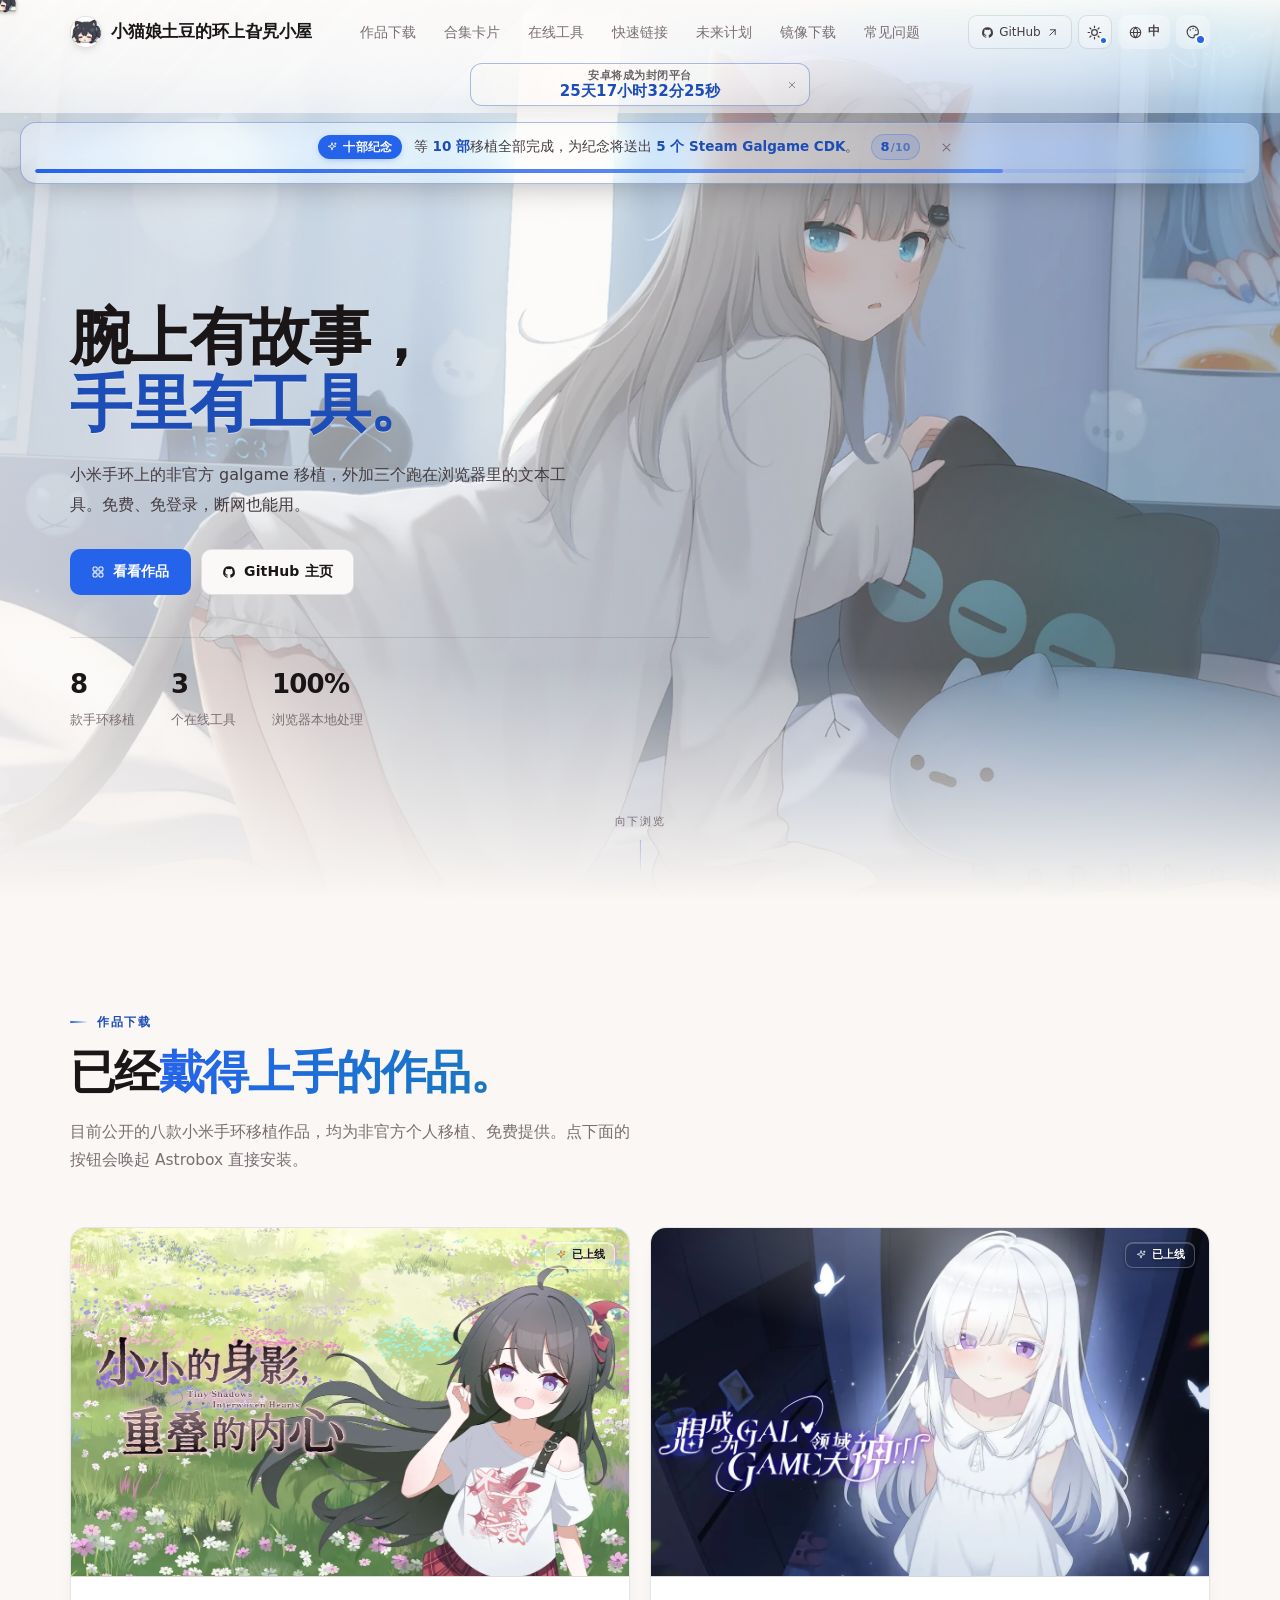
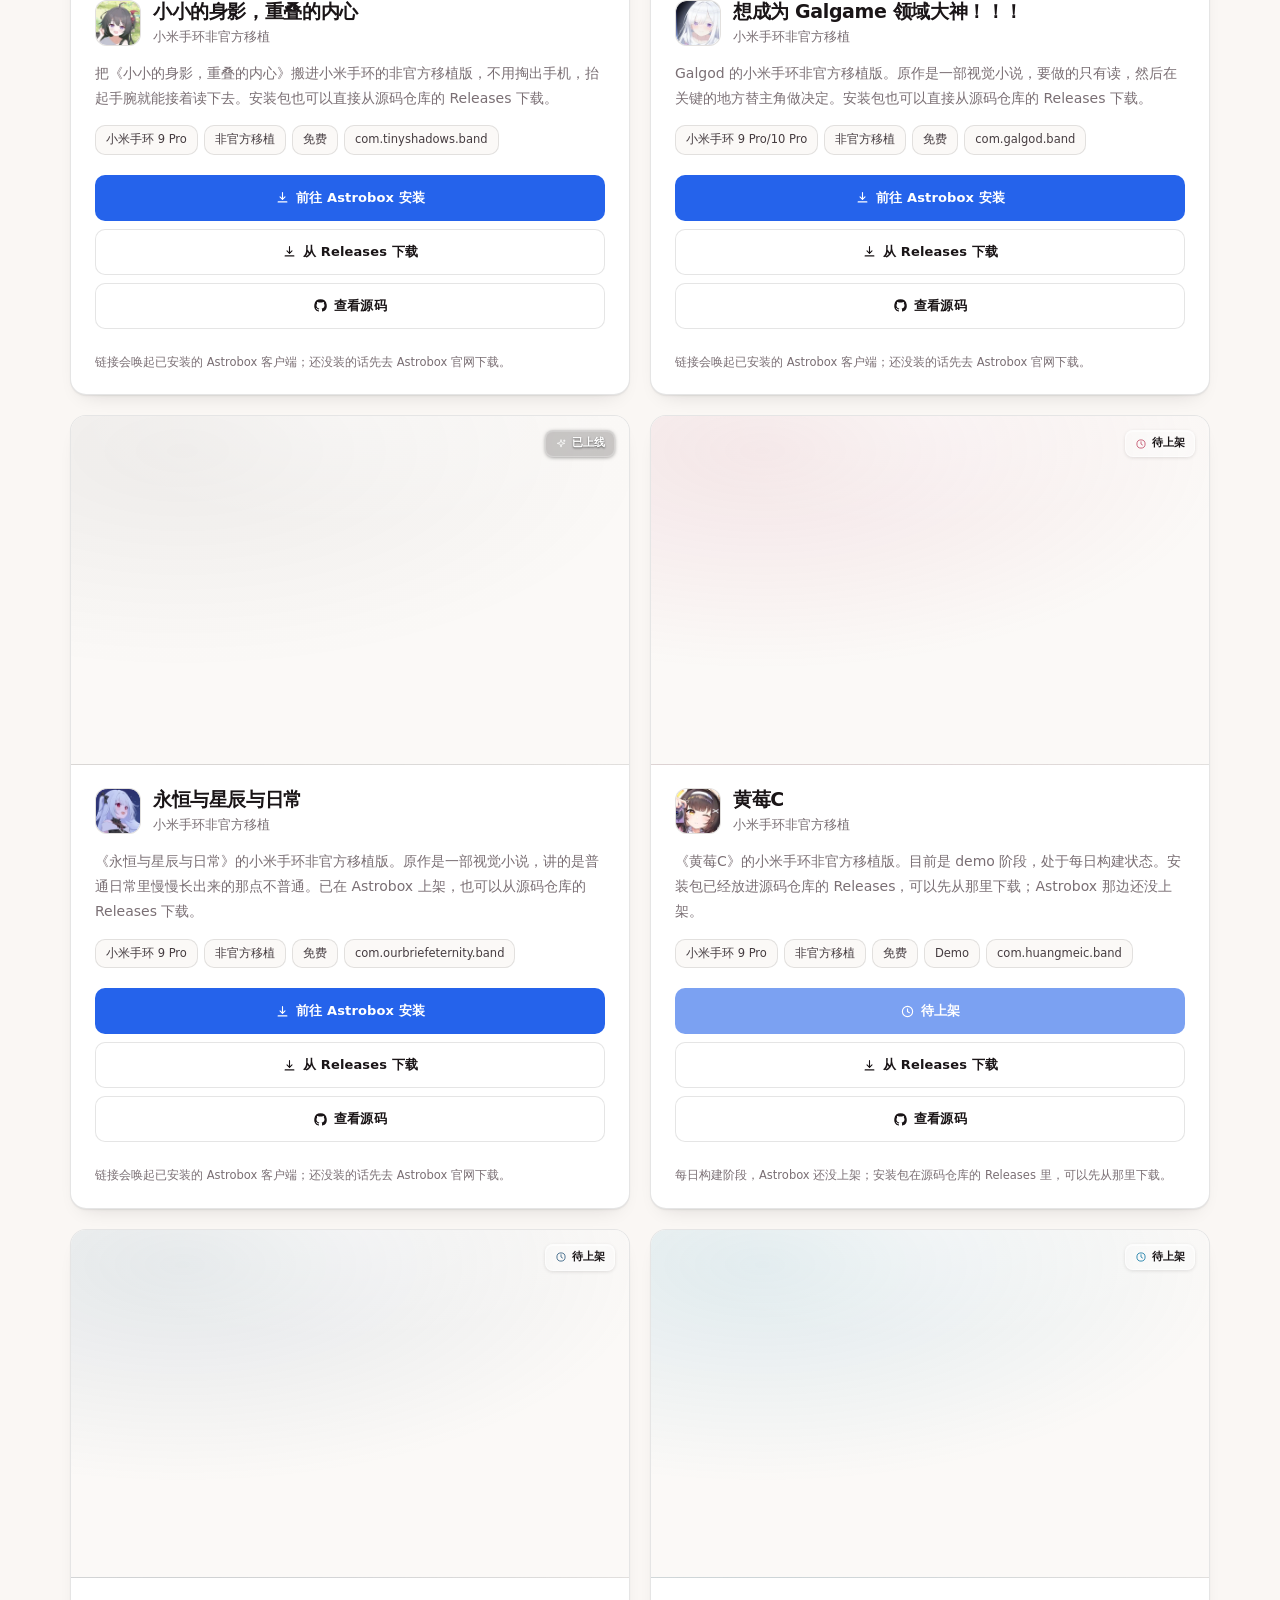
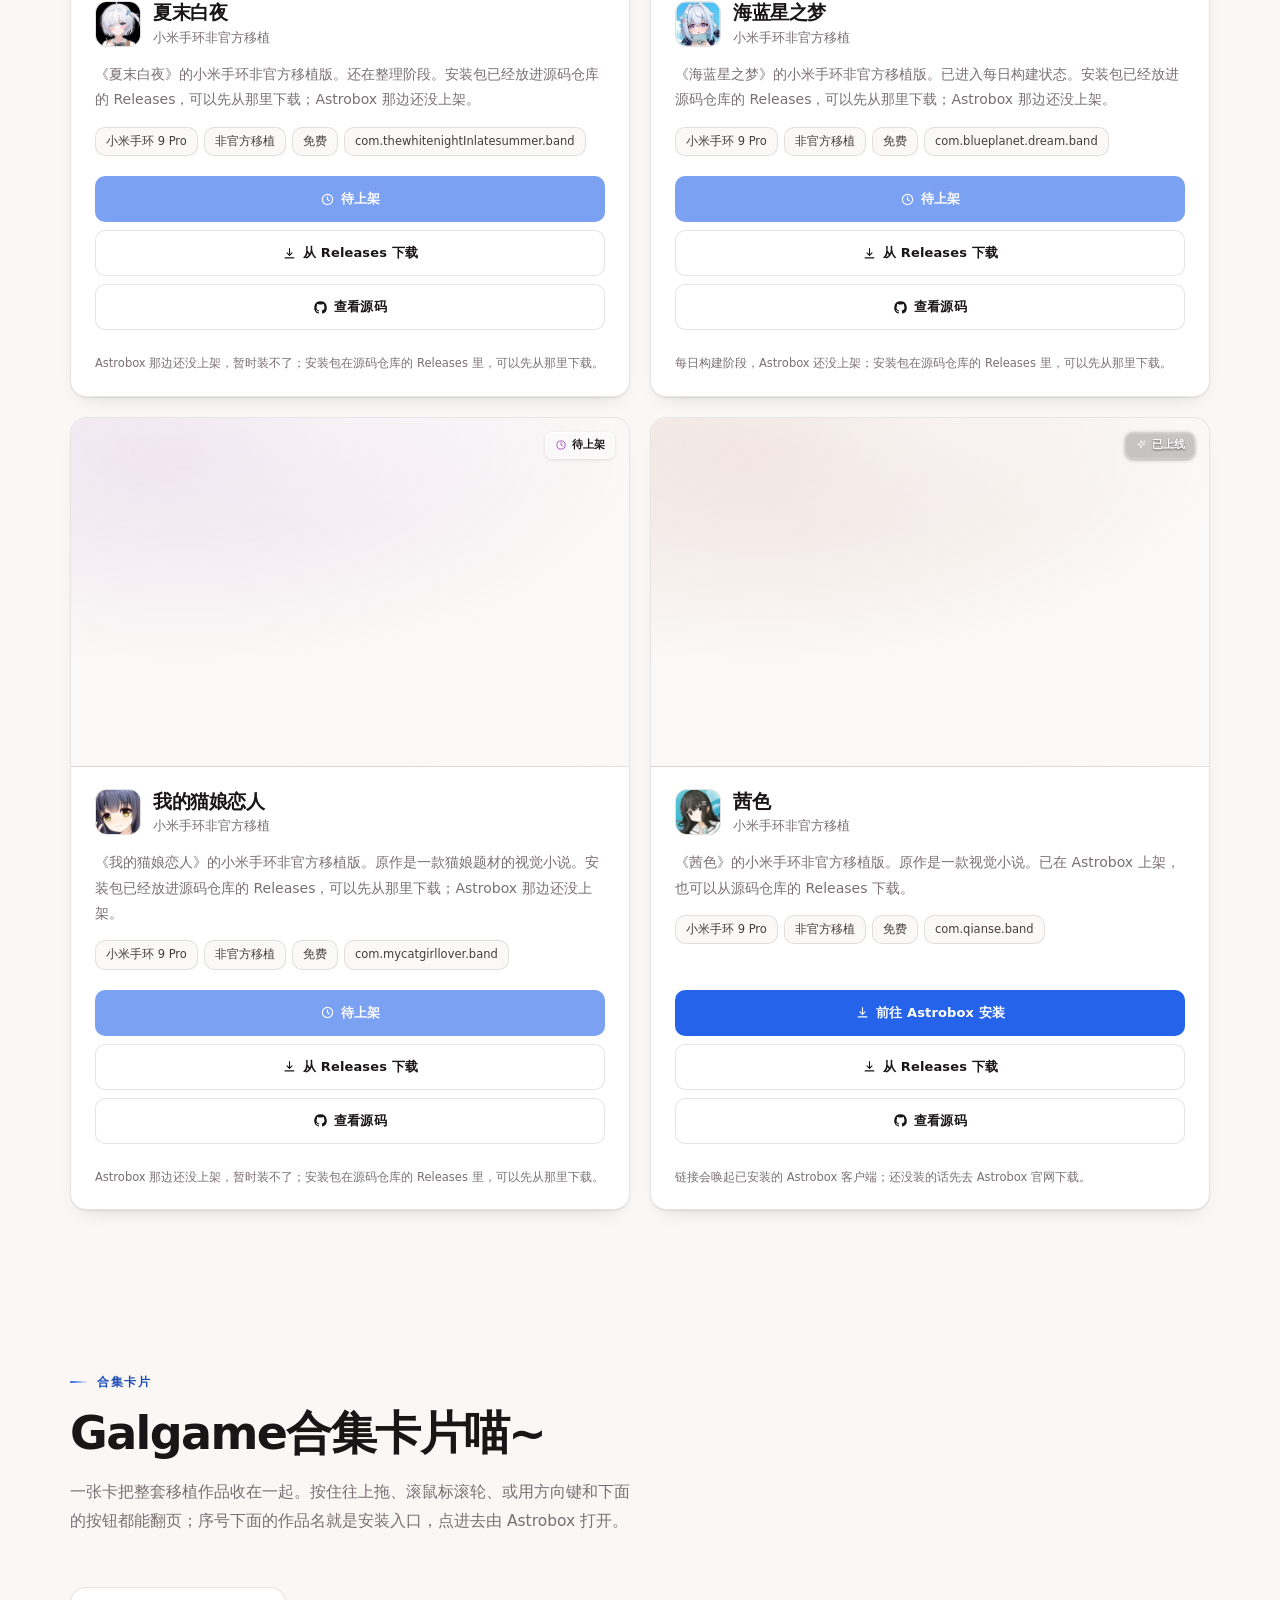
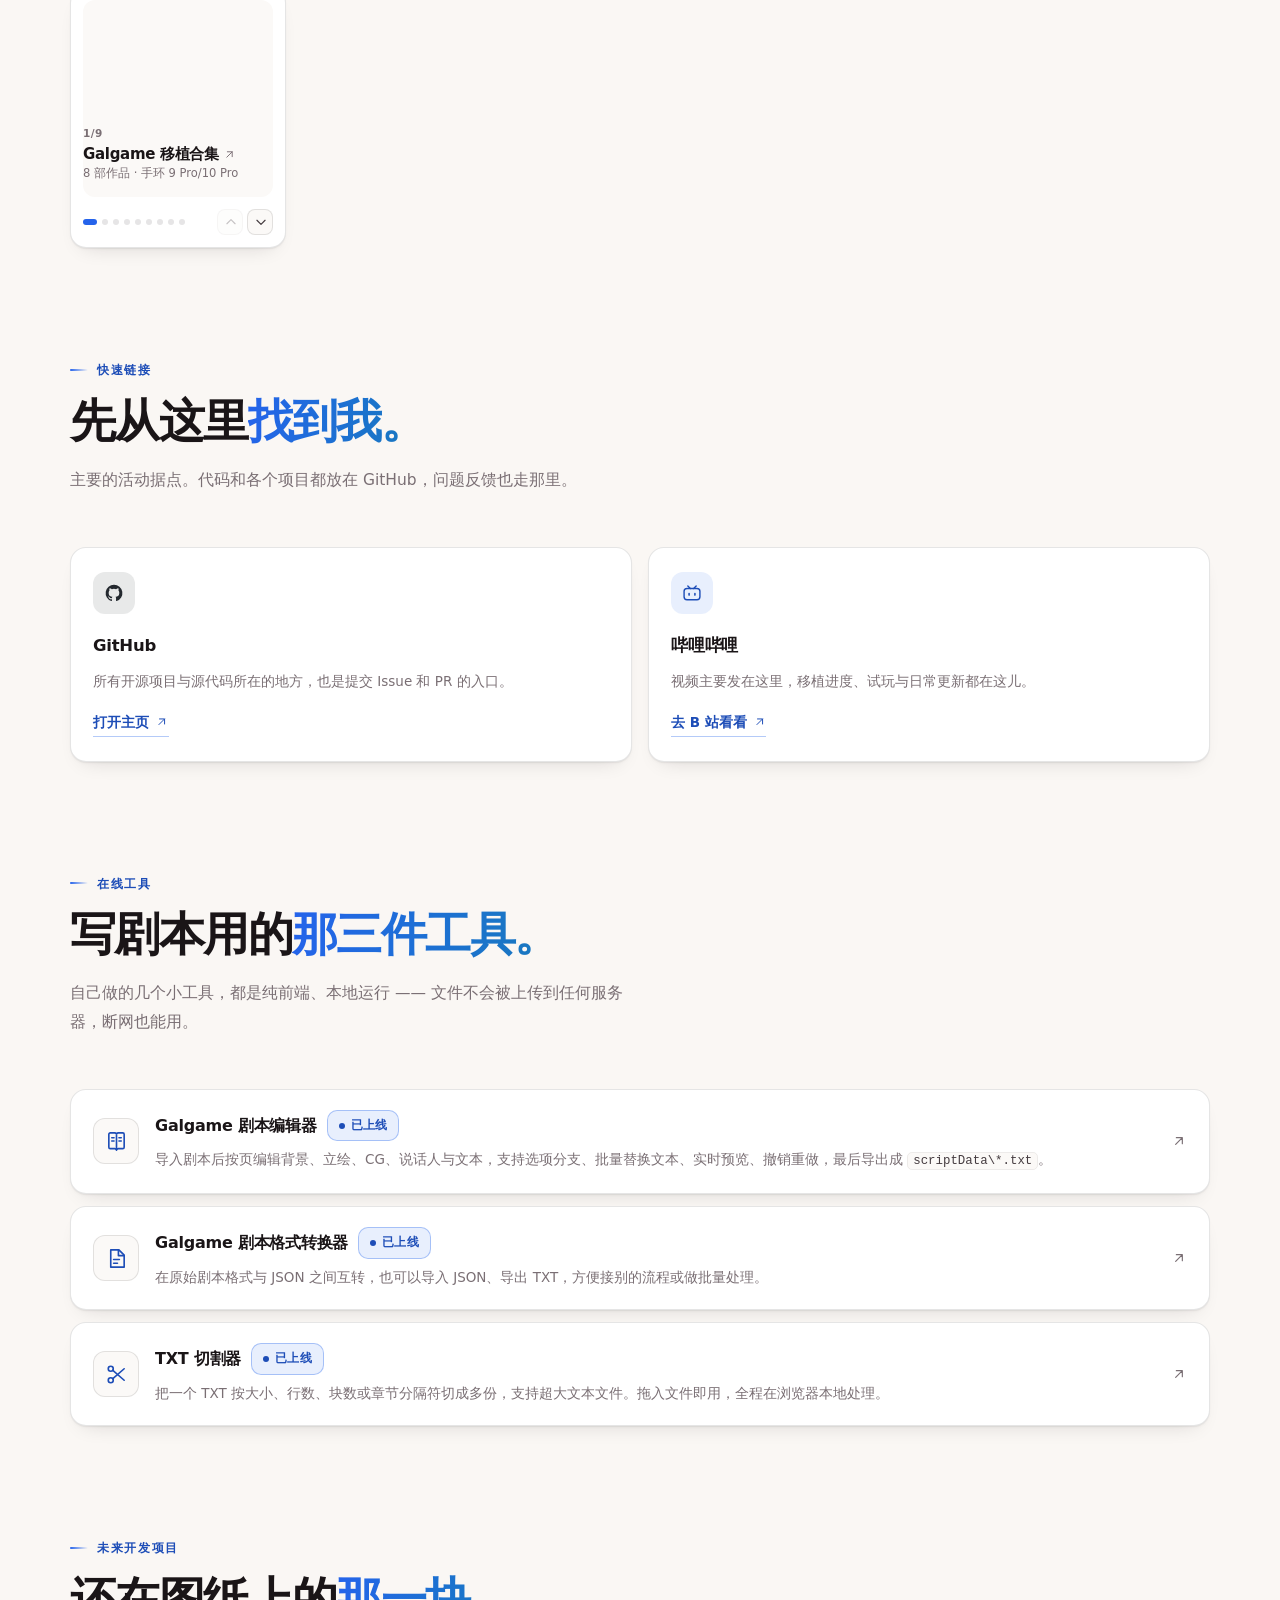
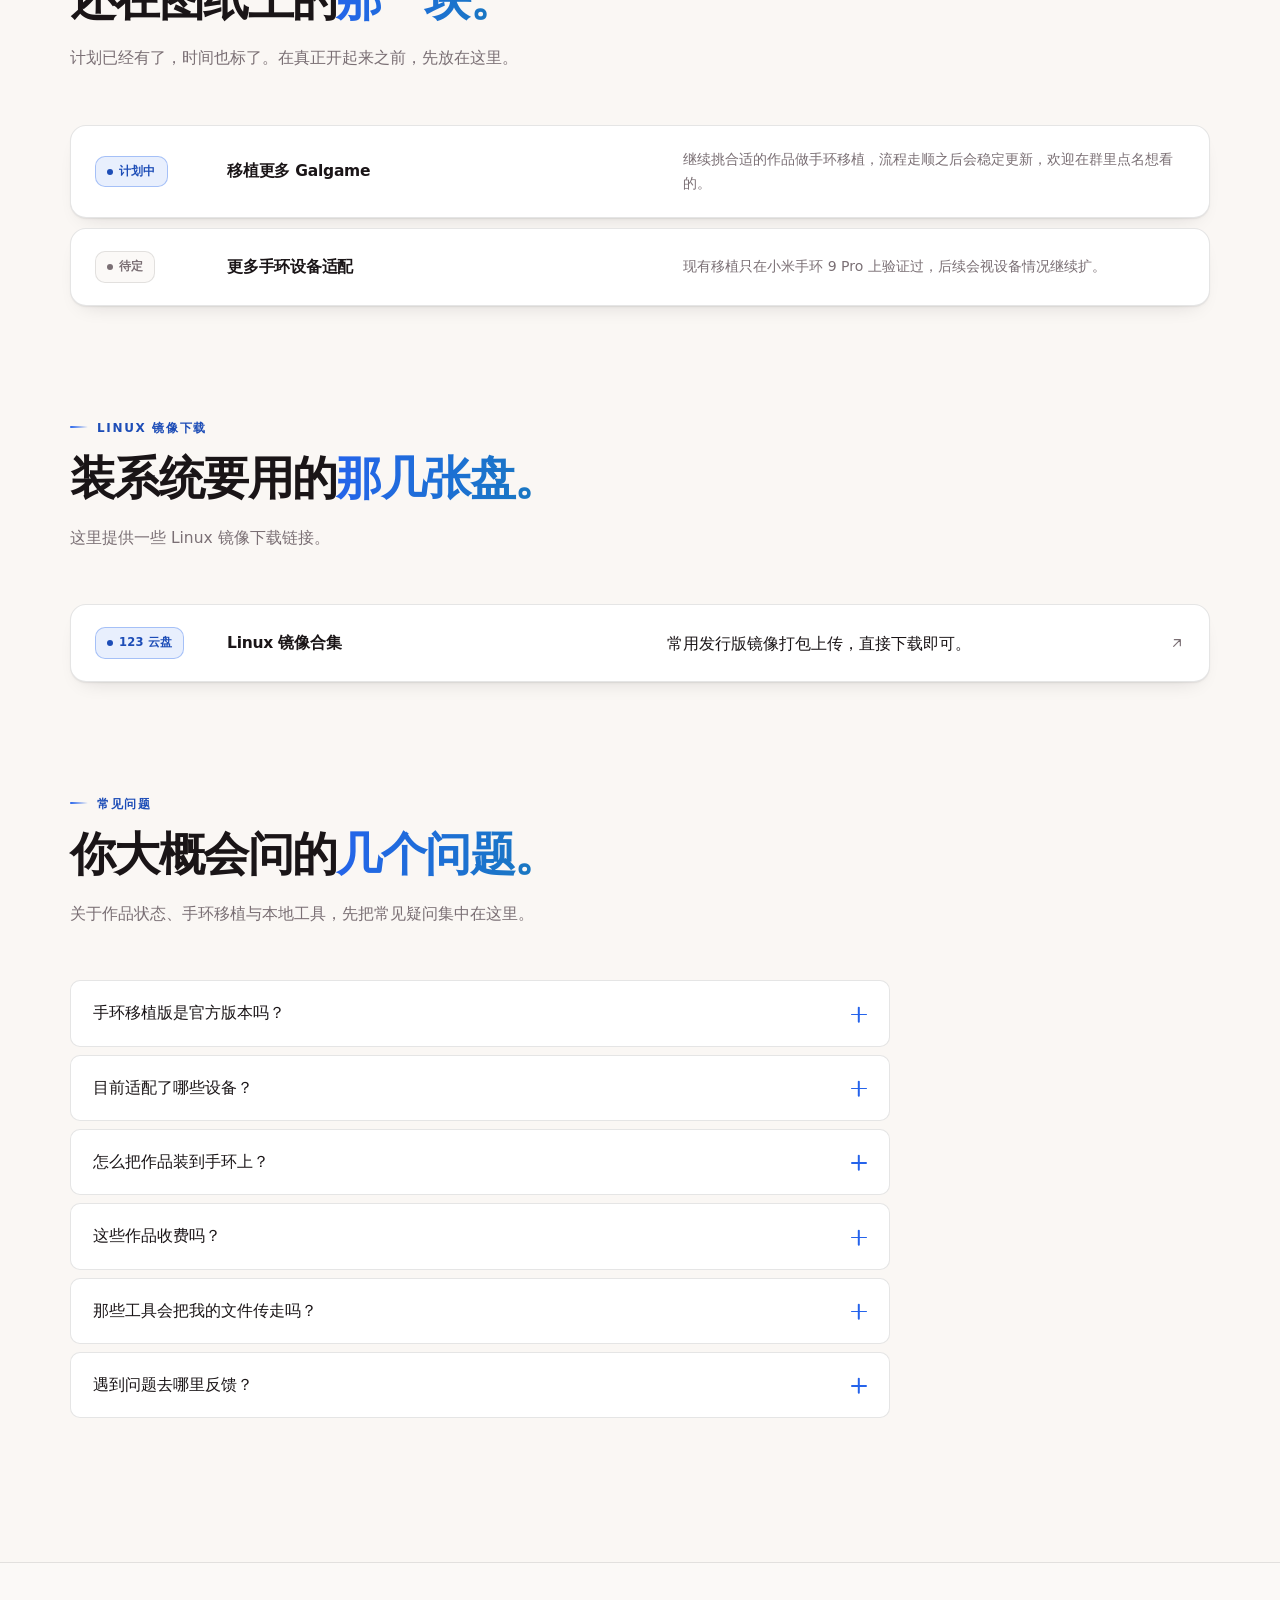
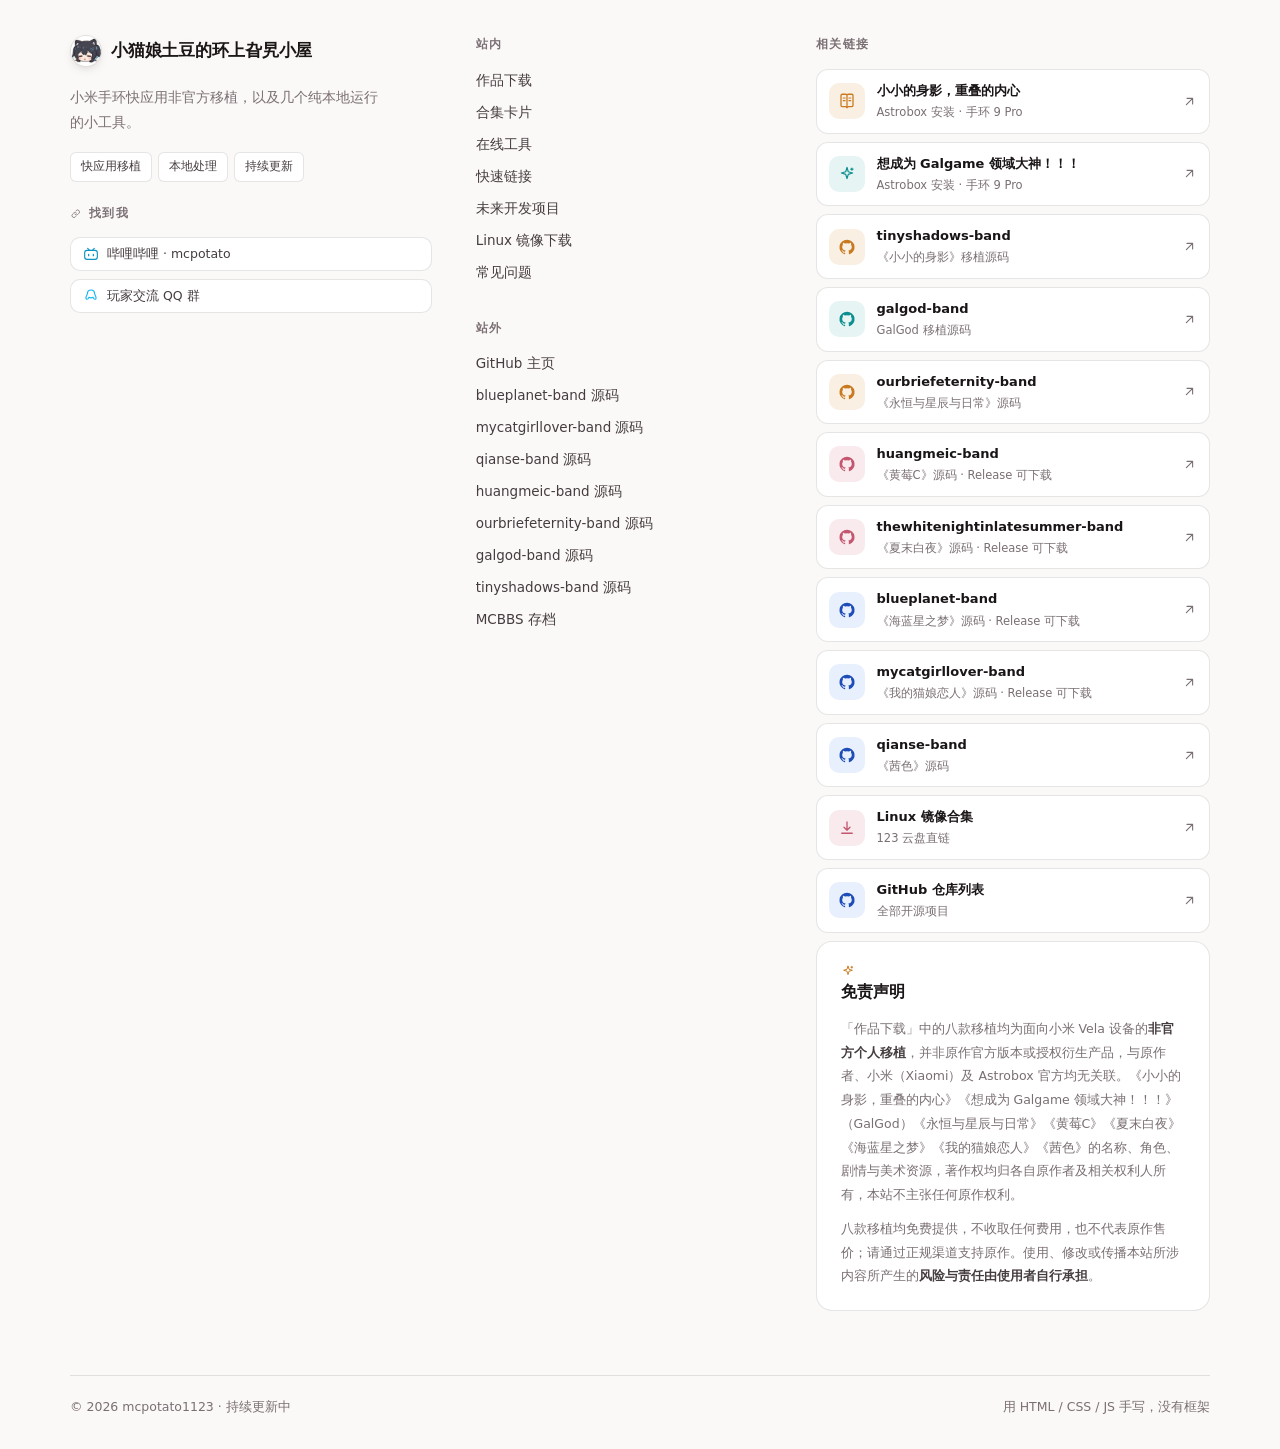
==== commit 3ecdc16b: "Add files via upload" ====
--- a/index.html
+++ b/index.html
@@ -585,7 +585,7 @@
     <div class="product-grid">
       <article class="product-card media-top glow reveal" data-tone="amber" data-tilt data-tilt-max="4">
         <figure class="product-card-media">
-          <img class="product-card-image" src="tinyshadows-cover-full.webp" width="1400" height="933"
+          <img class="product-card-image" src="tinyshadows-cover-full.webp" width="1280" height="853"
                loading="lazy" decoding="async"
                alt="《小小的身影，重叠的内心》小米手环移植版封面">
           <figcaption class="product-card-flag">
@@ -635,7 +635,7 @@
 
       <article class="product-card media-top glow reveal" data-tone="teal" data-tilt data-tilt-max="4">
         <figure class="product-card-media">
-          <img class="product-card-image" src="galgod-cover-full.webp" width="1400" height="788"
+          <img class="product-card-image" src="galgod-cover-full.webp" width="1280" height="720"
                loading="lazy" decoding="async"
                alt="《想成为 Galgame 领域大神！！！》小米手环移植版封面">
           <figcaption class="product-card-flag" data-flag-tone="dark">
@@ -693,7 +693,7 @@
            后面的内容会变成正文，把下面的 section 一起吞掉。 -->
       <article class="product-card media-top glow reveal" data-tone="muted" data-tilt data-tilt-max="4">
         <figure class="product-card-media">
-          <img class="product-card-image" src="ourbriefeternity-cover-full.webp" width="1500" height="1000"
+          <img class="product-card-image" src="ourbriefeternity-cover-full.webp" width="1280" height="853"
                loading="lazy" decoding="async"
                alt="《永恒与星辰与日常》小米手环移植版封面">
           <figcaption class="product-card-flag" data-flag-tone="dark">
@@ -751,7 +751,7 @@
       <article class="product-card media-top glow reveal" data-tone="rose"
                data-tilt data-tilt-max="4">
         <figure class="product-card-media">
-          <img class="product-card-image" src="huangmeic-cover-full.webp" width="1920" height="1080"
+          <img class="product-card-image" src="huangmeic-cover-full.webp" width="1280" height="720"
                loading="lazy" decoding="async"
                alt="《黄莓C》小米手环移植版封面">
           <figcaption class="product-card-flag">
@@ -802,7 +802,7 @@
       <article class="product-card media-top glow reveal" data-tone="night"
                data-tilt data-tilt-max="4">
         <figure class="product-card-media">
-          <img class="product-card-image" src="whitenight-cover-full.webp" width="1920" height="1080"
+          <img class="product-card-image" src="whitenight-cover-full.webp" width="1280" height="720"
                loading="lazy" decoding="async"
                alt="《夏末白夜》小米手环移植版封面">
           <figcaption class="product-card-flag">
@@ -851,7 +851,7 @@
       <article class="product-card media-top glow reveal" data-tone="ocean"
                data-tilt data-tilt-max="4">
         <figure class="product-card-media">
-          <img class="product-card-image" src="blueplanet-cover-full.webp" width="1920" height="1080"
+          <img class="product-card-image" src="blueplanet-cover-full.webp" width="1280" height="720"
                loading="lazy" decoding="async"
                alt="《海蓝星之梦》小米手环移植版封面">
           <figcaption class="product-card-flag">
@@ -899,7 +899,7 @@
 
       <article class="product-card media-top glow reveal" data-tone="lilac" data-tilt data-tilt-max="4">
         <figure class="product-card-media">
-          <img class="product-card-image" src="mycatgirllover-cover-full.webp" width="1920" height="1200"
+          <img class="product-card-image" src="mycatgirllover-cover-full.webp" width="1280" height="800"
                loading="lazy" decoding="async"
                alt="《我的猫娘恋人》小米手环移植版封面">
           <figcaption class="product-card-flag">
@@ -947,7 +947,7 @@
 
       <article class="product-card media-top glow reveal" data-tone="madder" data-tilt data-tilt-max="4">
         <figure class="product-card-media">
-          <img class="product-card-image" src="qianse-cover-full.webp" width="1920" height="1200"
+          <img class="product-card-image" src="qianse-cover-full.webp" width="1280" height="800"
                loading="lazy" decoding="async"
                alt="《茜色》小米手环移植版封面">
           <figcaption class="product-card-flag" data-flag-tone="dark">
--- a/styles.css
+++ b/styles.css
@@ -41,7 +41,7 @@
      作用是把「浏览器拿到的到底是哪一版 CSS」变成可读的事实 ——
      否则一遇到「改了没生效」，只能在缓存 / 编码 / 嵌套之间瞎猜。
      **每次改完这个文件记得更新这里的日期。** */
-  --css-rev:"2026-10-24 kao-same-glass";
+  --css-rev:"2026-10-24 kao-mobile";
 
   /* ---------- 主色 ----------
      站点主色沿用原有品牌蓝 #2563eb。派生令牌一律 color-mix，
@@ -2445,11 +2445,26 @@
 html.kao-off .kao-pill{display:none}
 
 /* 手机：顶栏只有站名 + 三个按钮，胶囊与那一行一起隐藏 */
+/* 手机：顶栏同样留一行给胶囊（46px），胶囊改成整宽贴在栏内下沿。
+   站名 + 三个按钮那一行是 64px，所以手机顶栏总高 110px。 */
 @media (max-width:900px){
-  .site-header{padding-bottom:0}
-  .kao-pill{display:none}
-  :root{--header-h:64px}
-  html:has(#ginkaBanner) .hero{padding-top:156px}
+  .site-header{padding-bottom:46px}
+  :root{--header-h:110px}
+
+  .kao-pill{
+    left:10px;right:10px;
+    transform:none;                       /* 不再用居中位移，改成左右各留 10px */
+    min-width:0;min-height:38px;
+    padding:3px 30px;
+    border-radius:10px;
+  }
+  .kao-pill:hover{transform:none}
+  .kao-pill .kao-label{font-size:10px}
+  .kao-pill .kao-time{font-size:14px}
+  .kao-x{right:7px;width:18px;height:18px}
+  .kao-x .ic{font-size:11px}
+
+  html:has(#ginkaBanner) .hero{padding-top:200px}
 }
 
 /* ---------- 页脚 -------------------------------------------------------- */
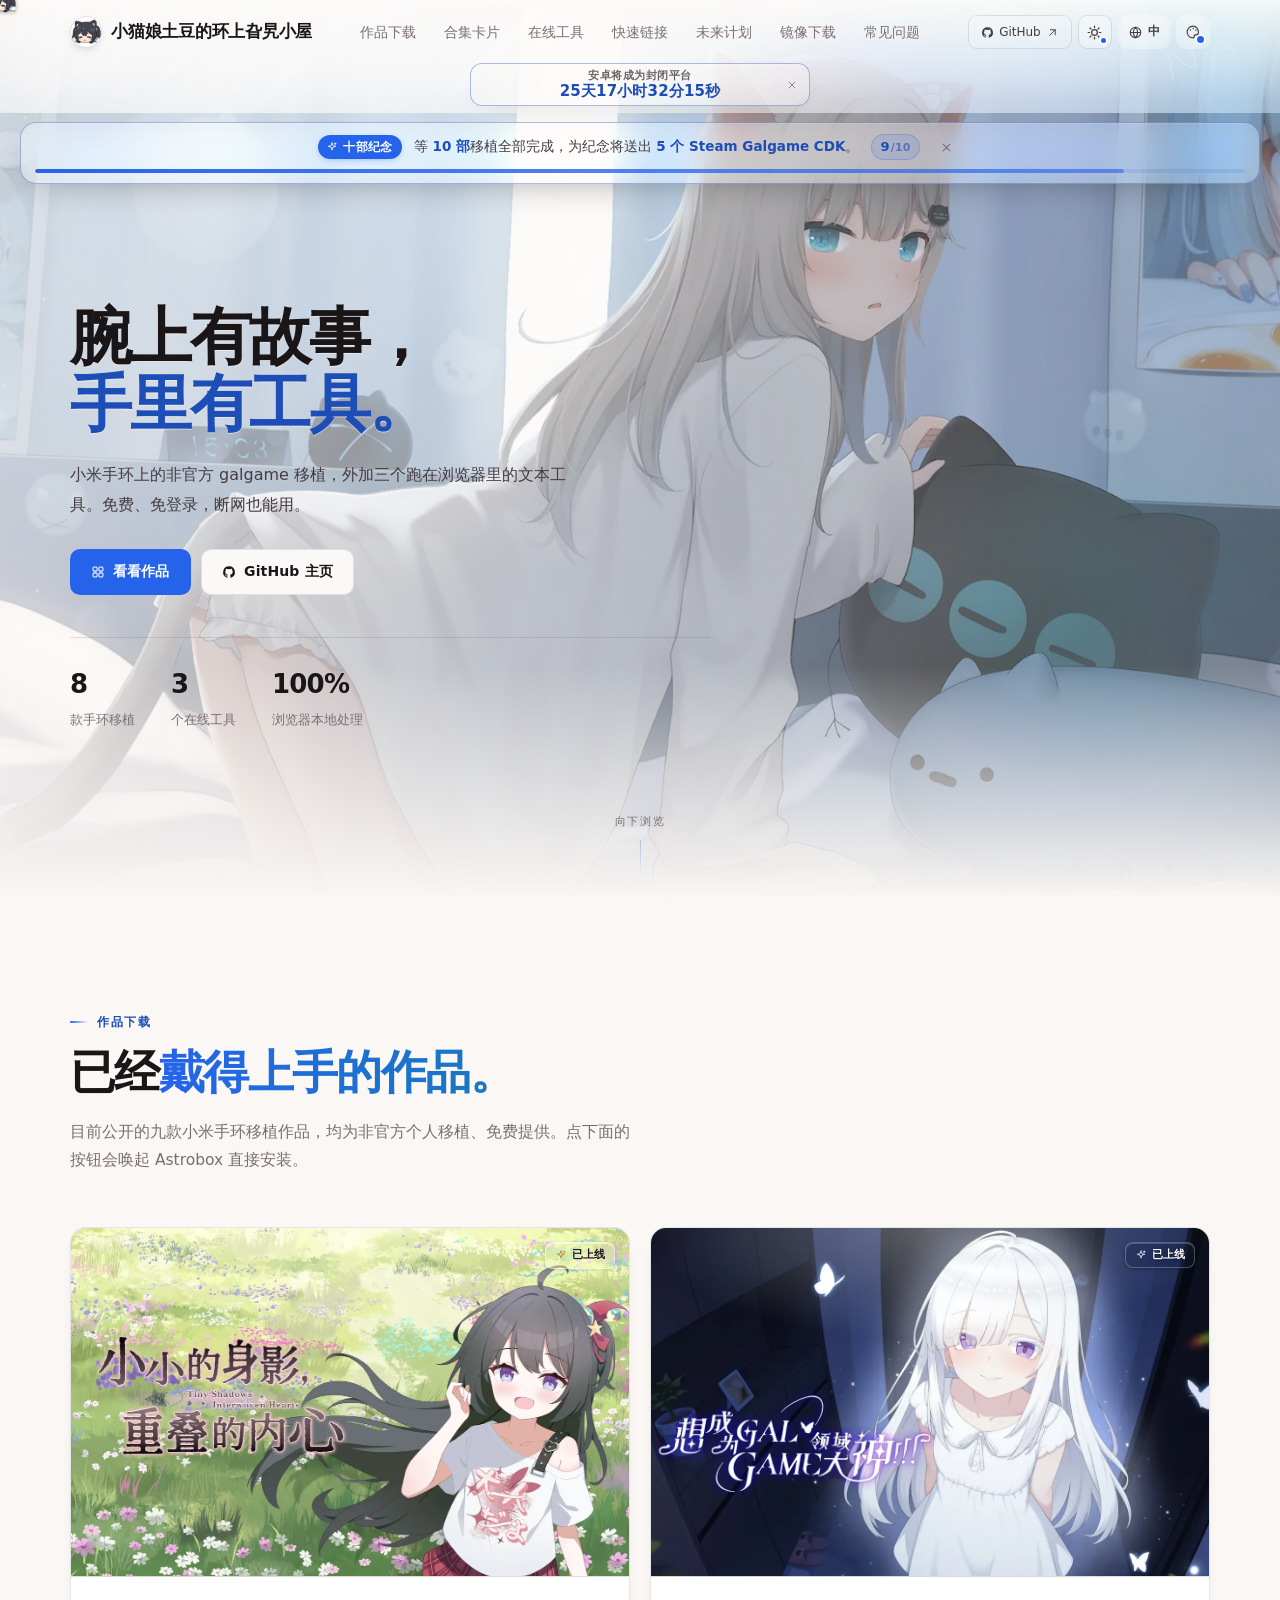
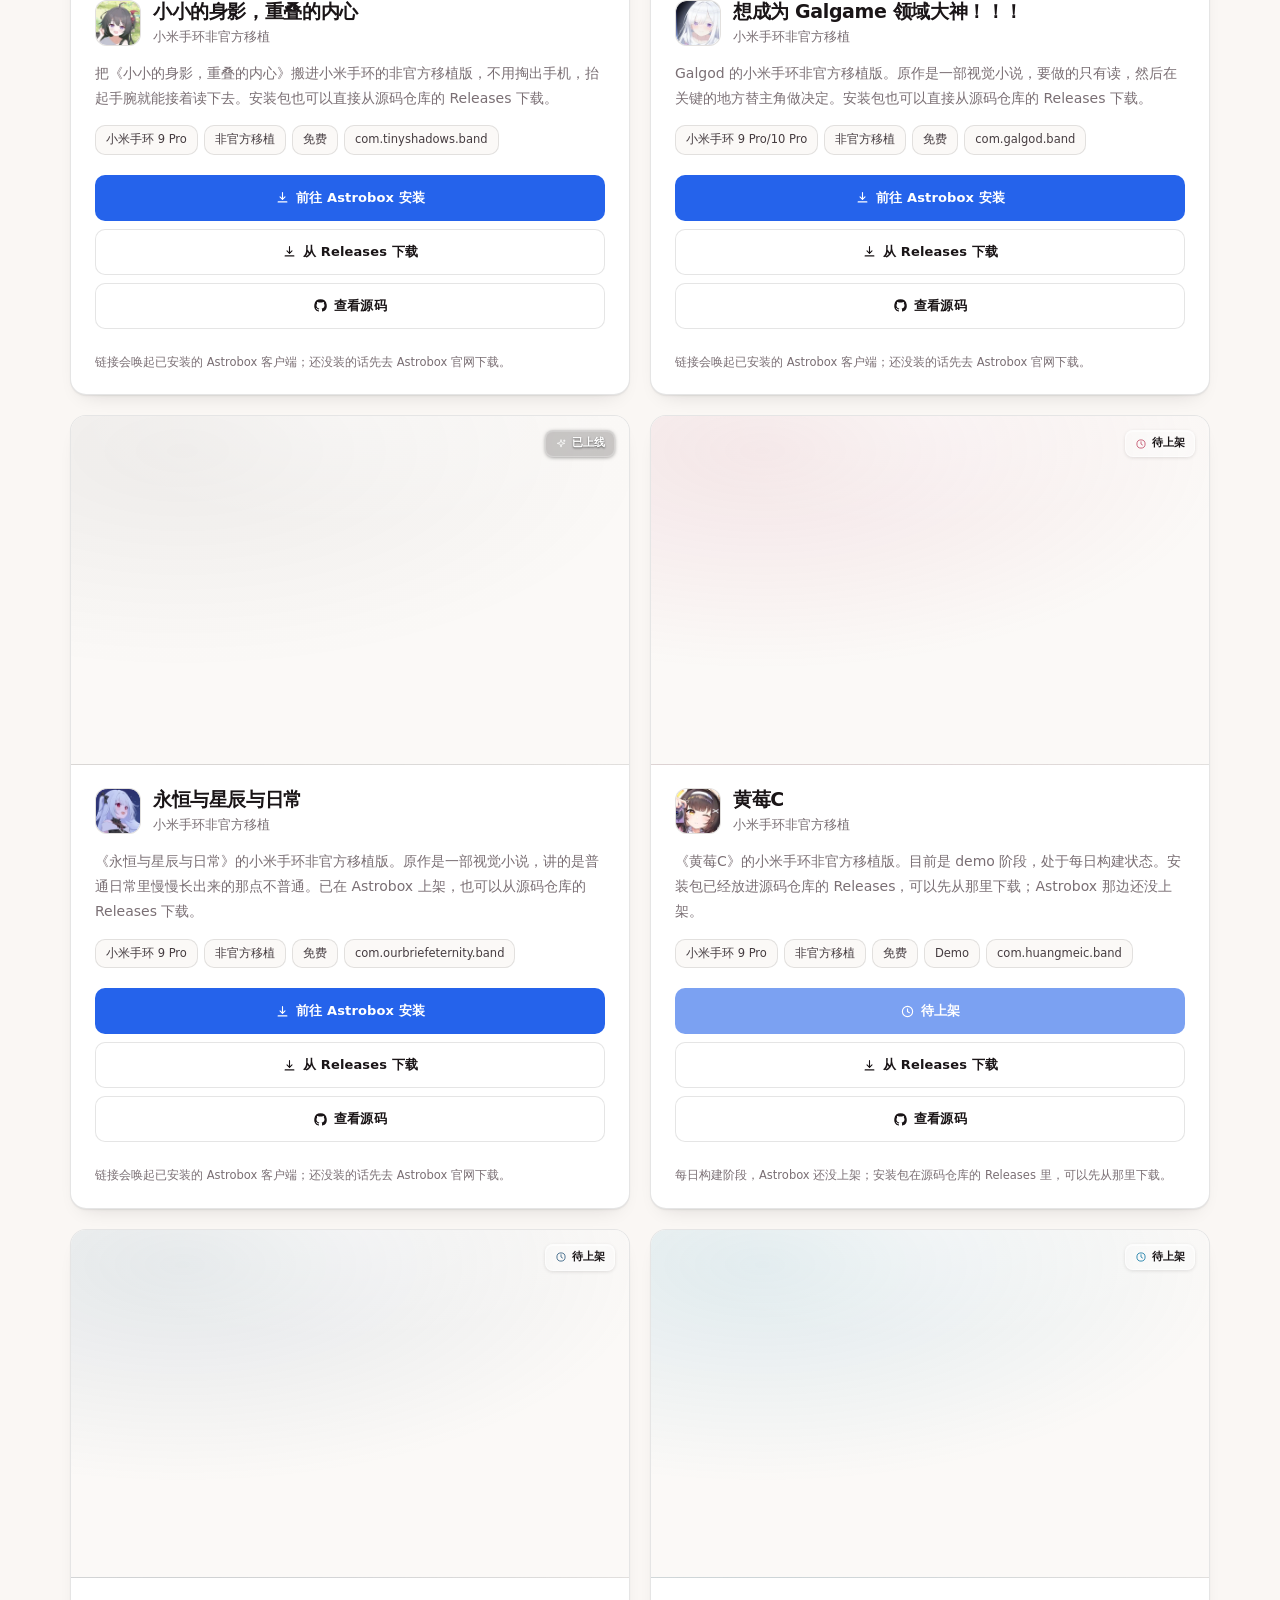
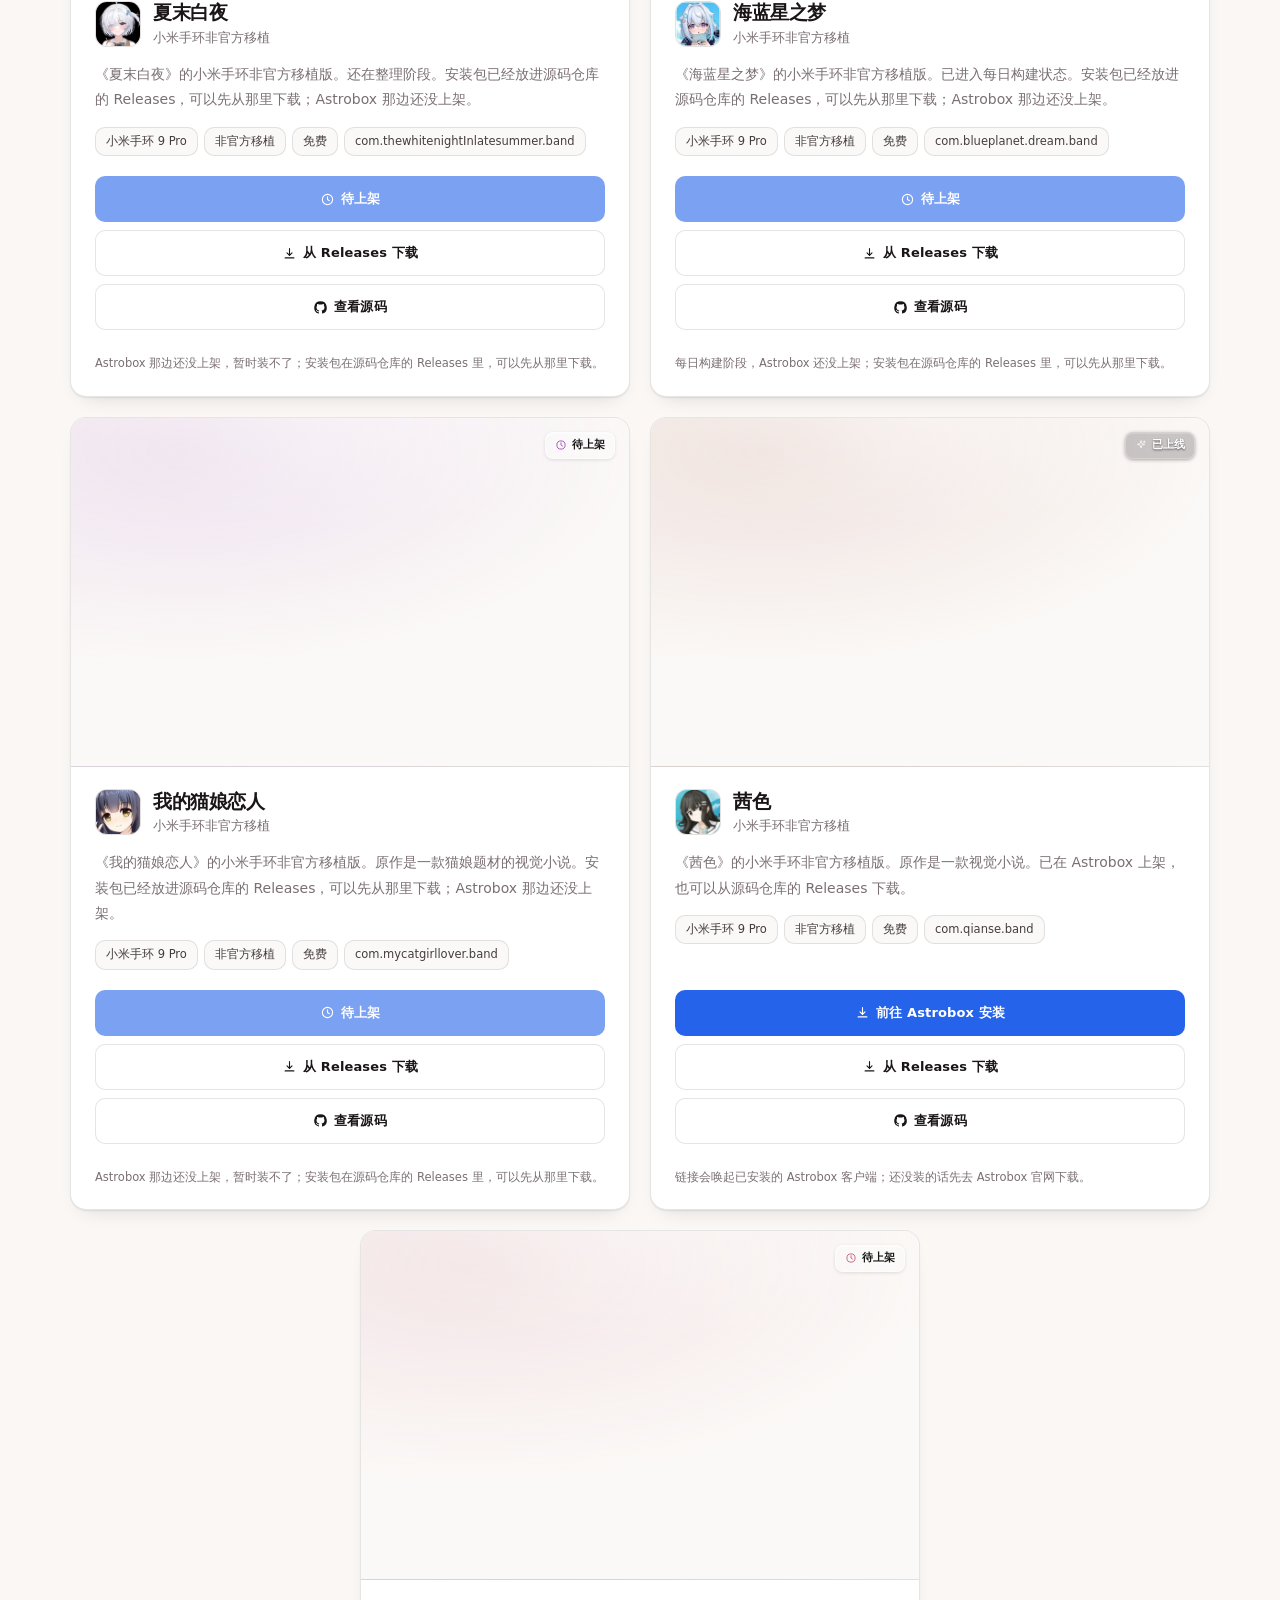
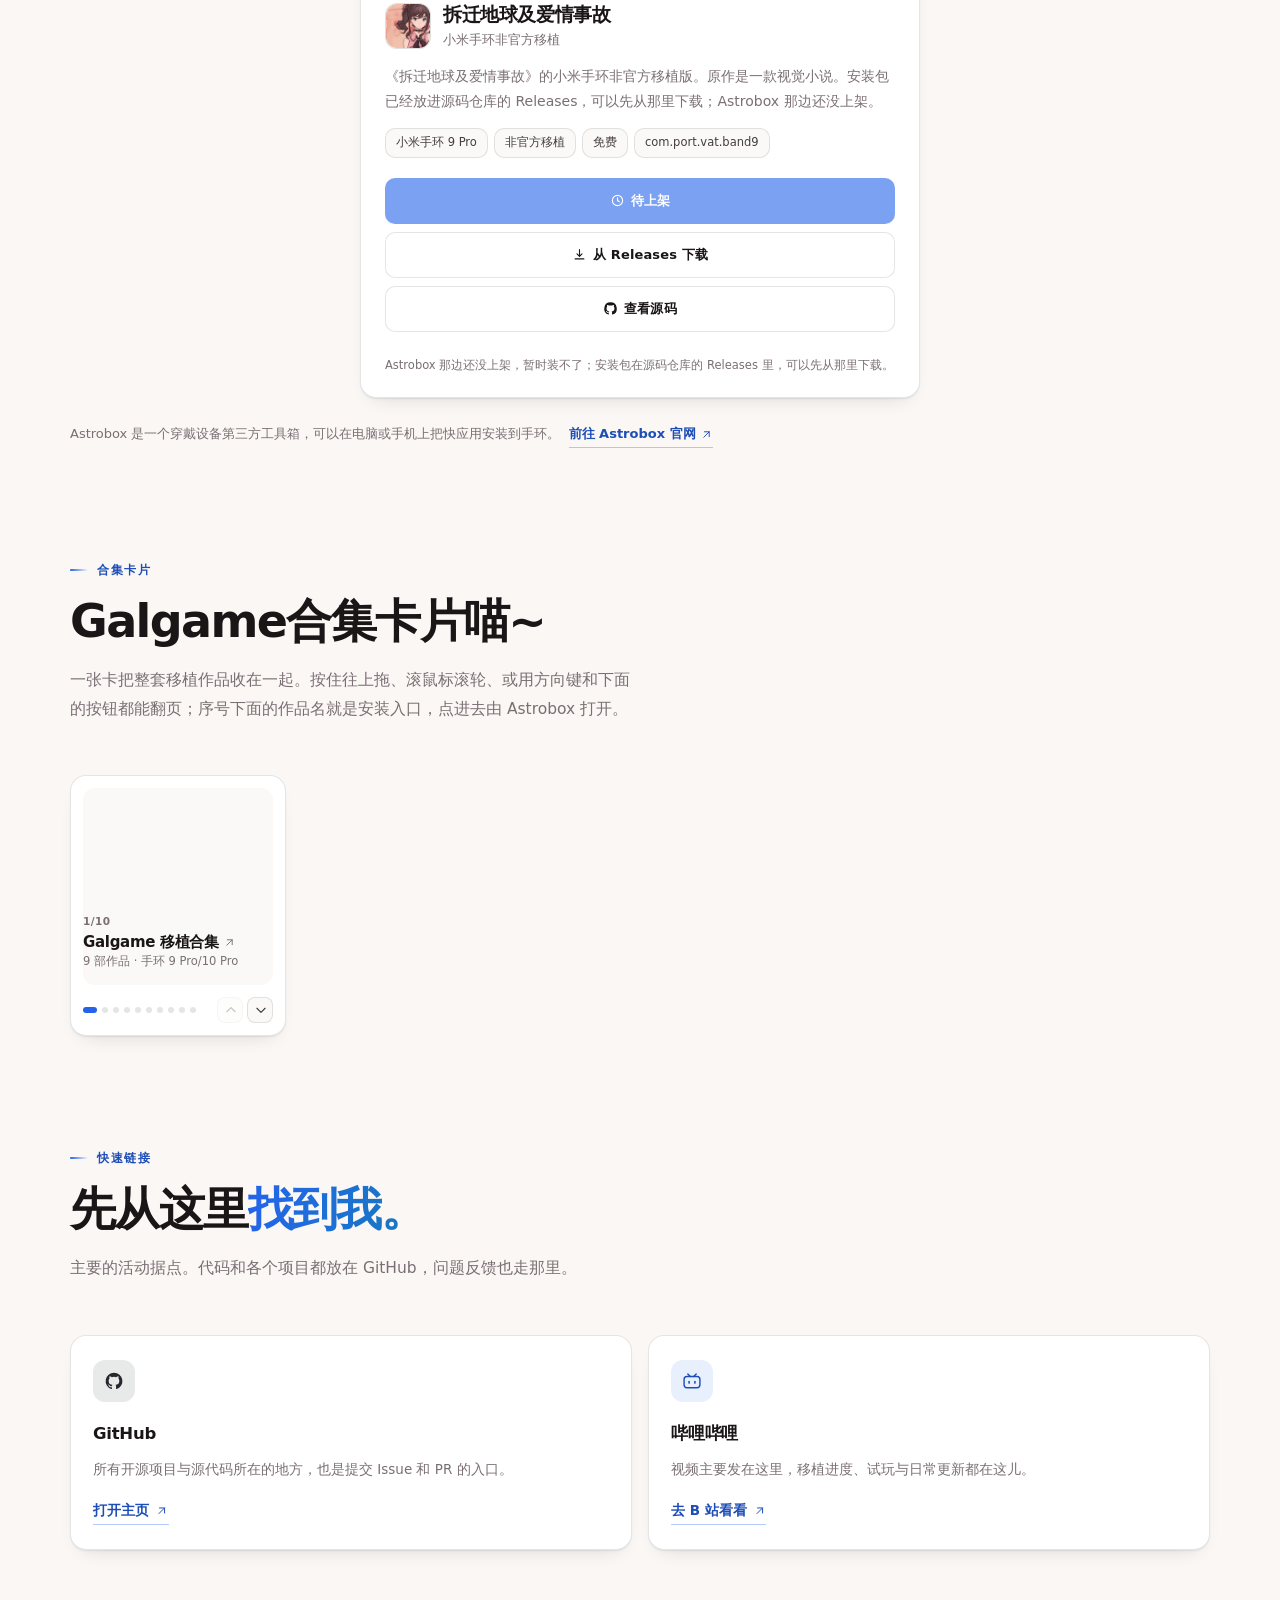
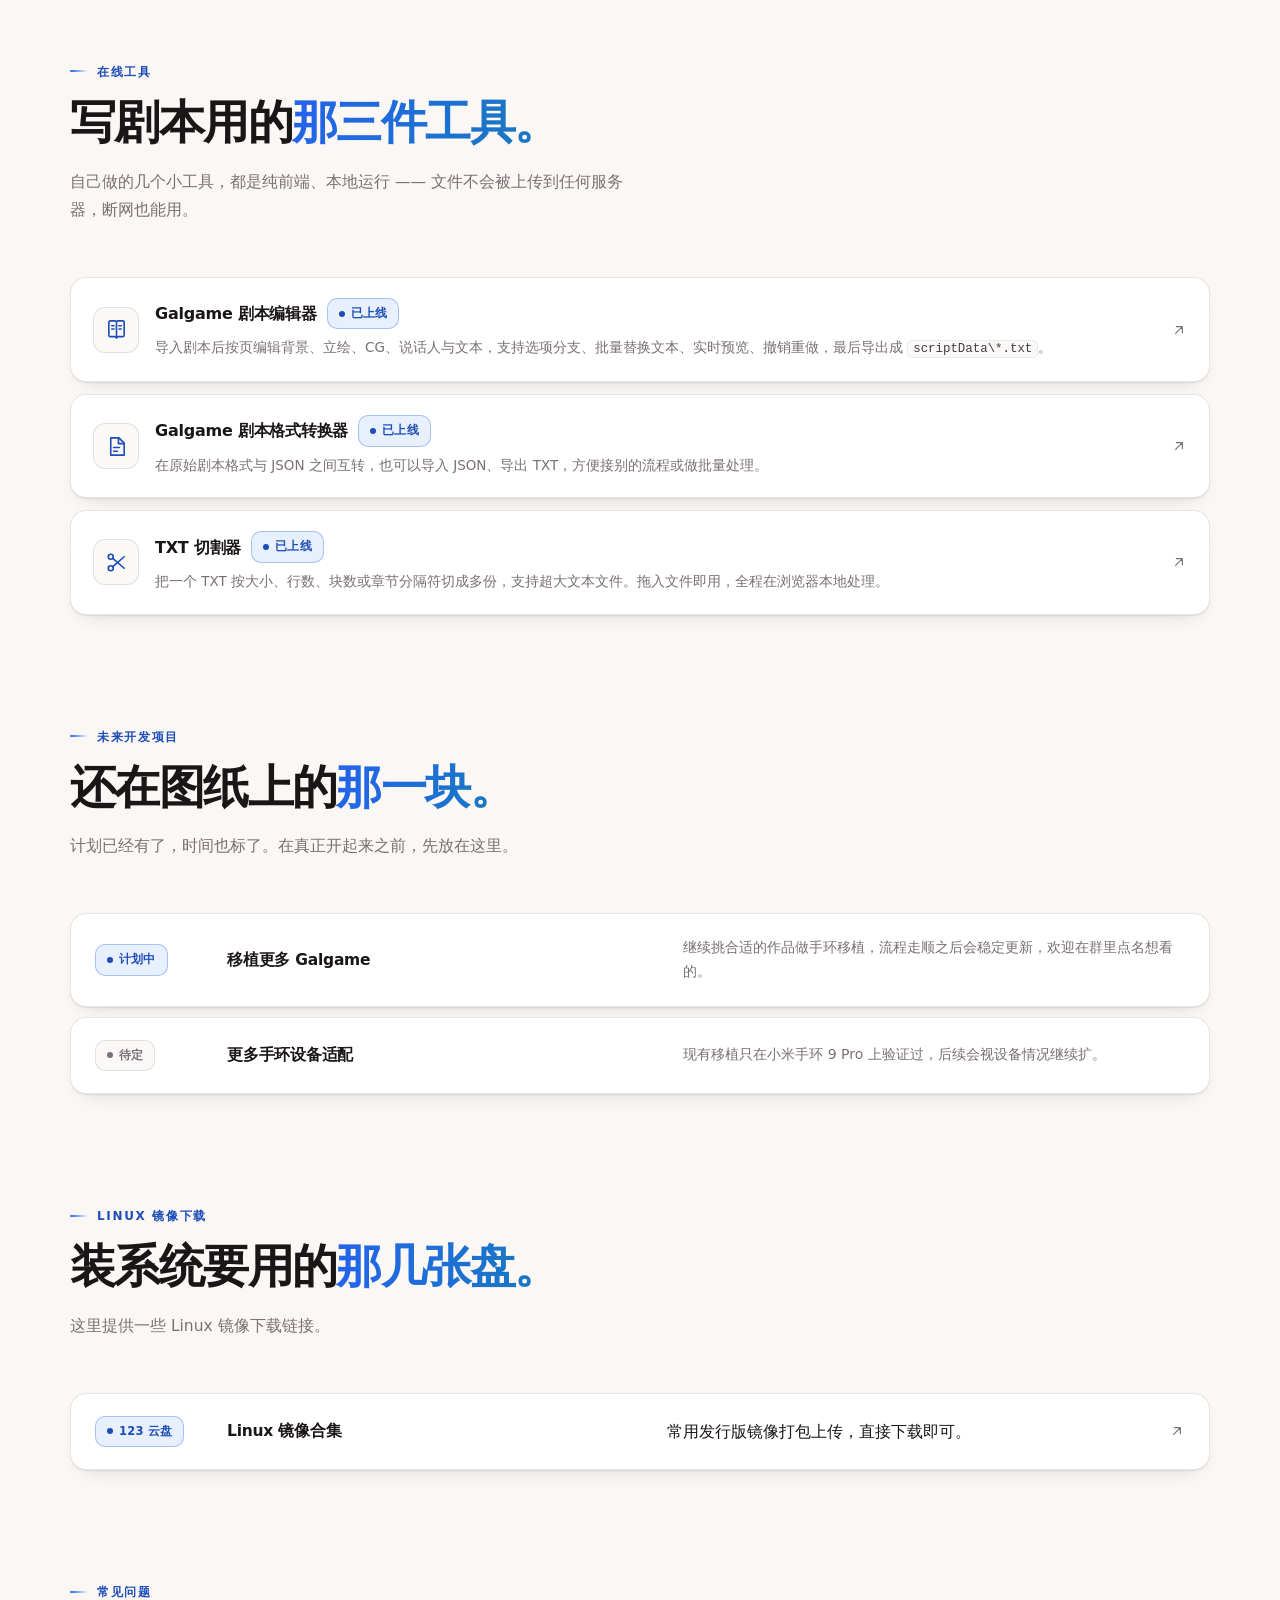
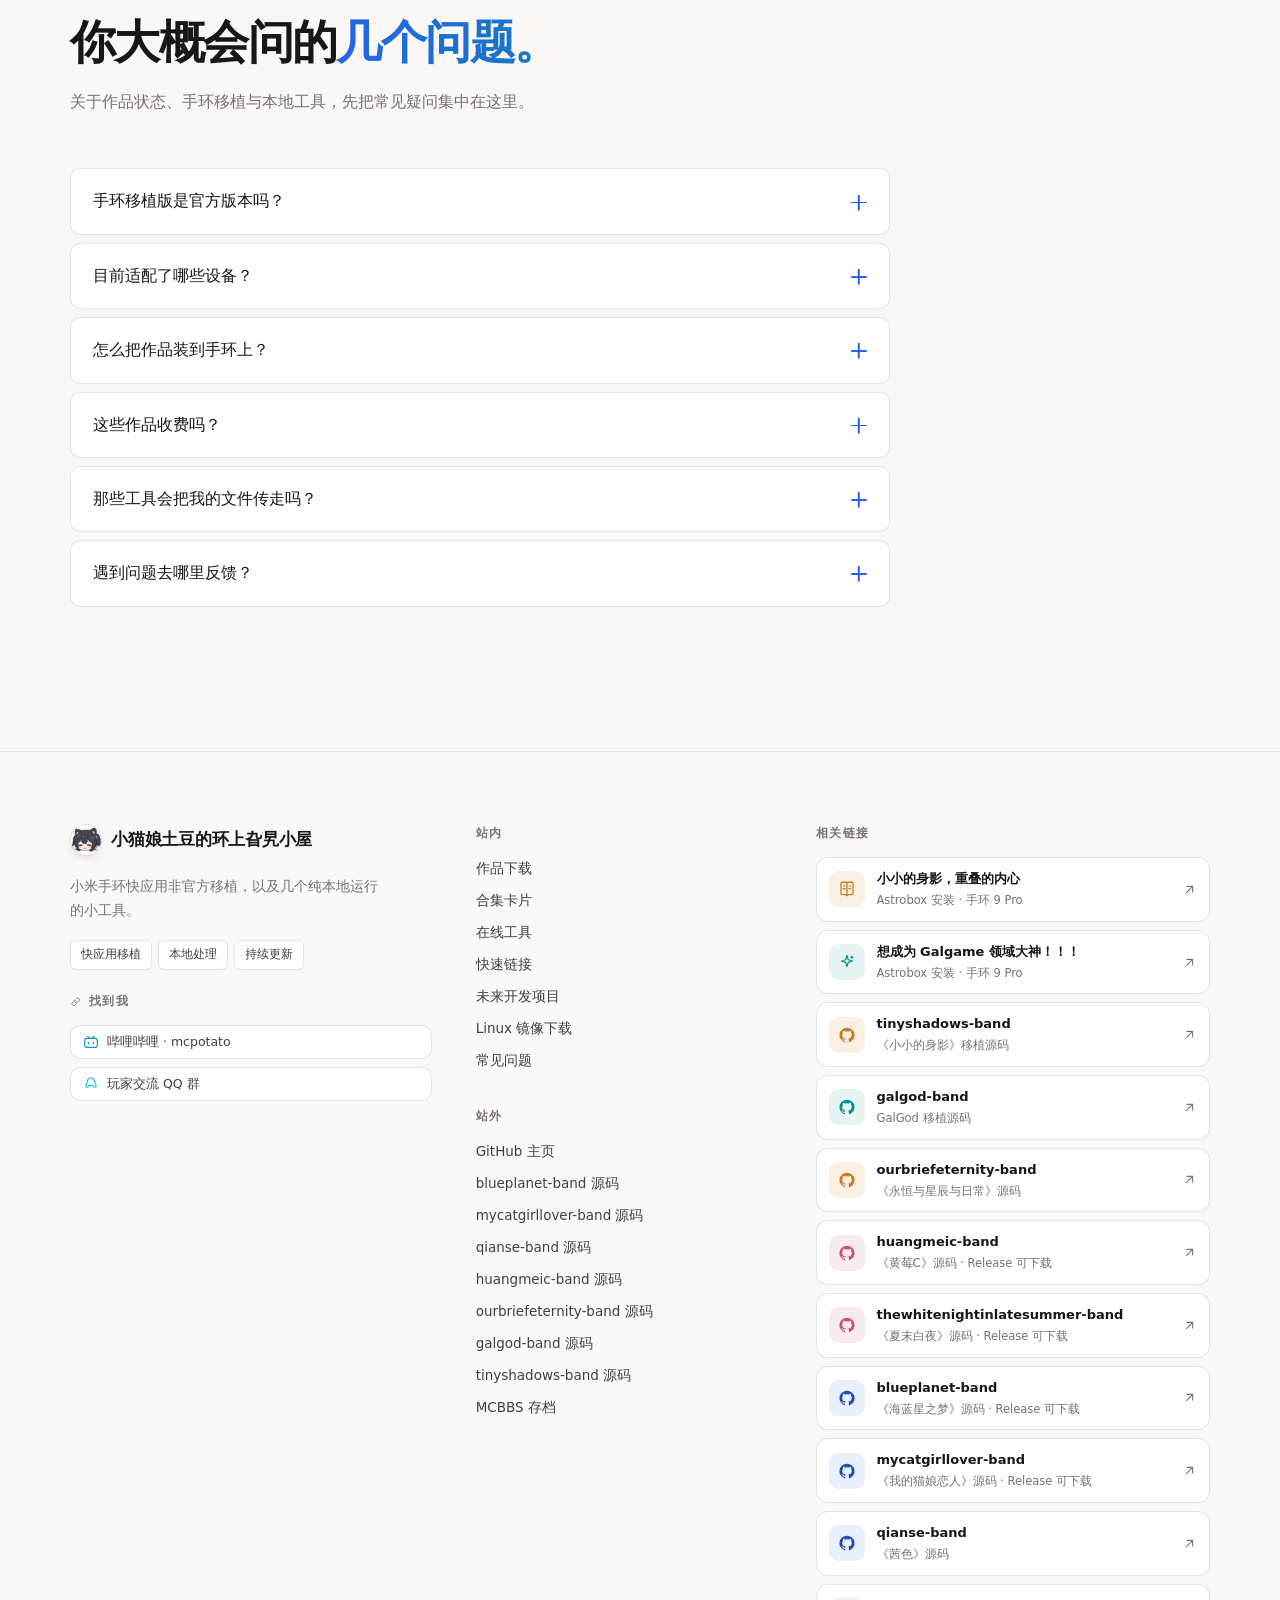
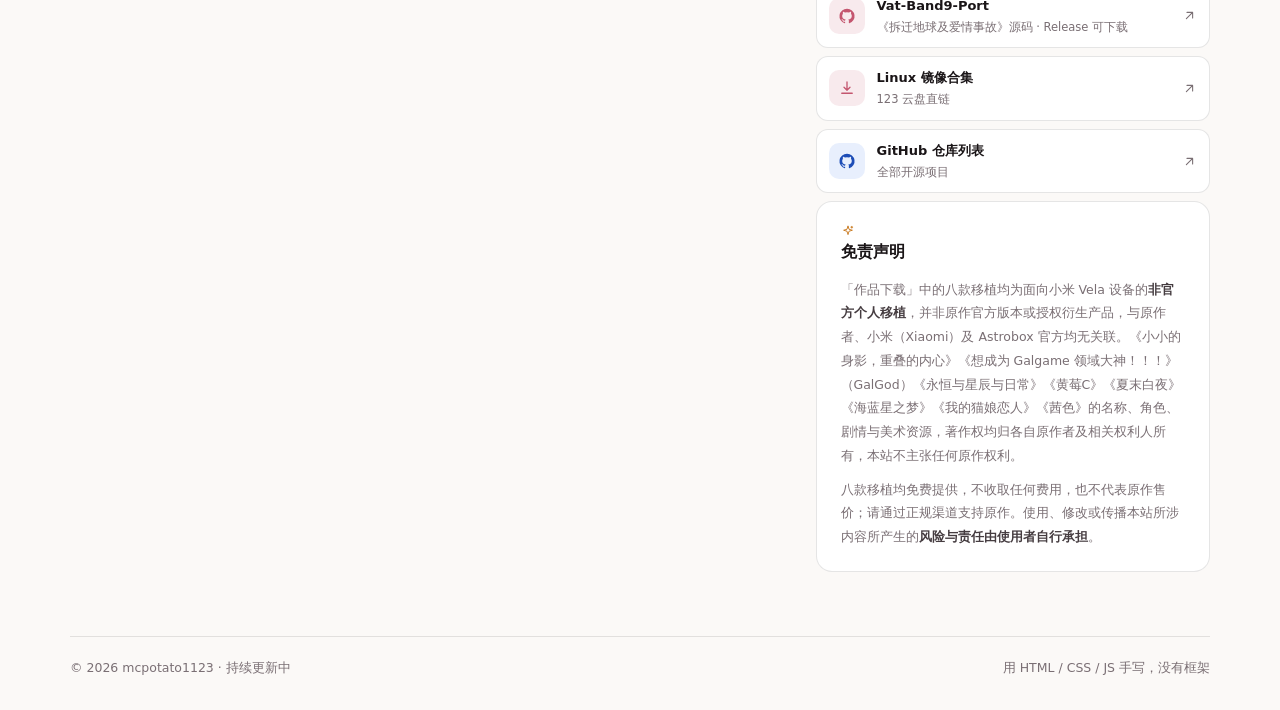
==== commit ca2f5e72: "Add files via upload" ====
--- a/index.html
+++ b/index.html
@@ -356,6 +356,12 @@
             <span class="pj-nm"></span>
             <span class="pj-src"></span>
           </button>
+          <button class="accent-proj" type="button" role="menuitemradio" data-accent="vat"
+                  data-i18n-attr="aria-label:w9.title" aria-checked="false">
+            <i class="pj-dot" aria-hidden="true"></i>
+            <span class="pj-nm"></span>
+            <span class="pj-src"></span>
+          </button>
         </div>
       </div>
 
@@ -498,6 +504,8 @@
               data-i18n-attr="aria-label:w7.title" aria-label="我的猫娘恋人"><svg class="sw-check" viewBox="0 0 24 24" aria-hidden="true" fill="none" stroke="currentColor" stroke-width="3.2" stroke-linecap="round" stroke-linejoin="round"><path d="M4 12.5 9.5 18 20 6.5"/></svg></button>
         <button class="accent-swatch" type="button" data-accent="qianse" aria-checked="false"
                 data-i18n-attr="aria-label:w8.title" aria-label="茜色"><svg class="sw-check" viewBox="0 0 24 24" aria-hidden="true" fill="none" stroke="currentColor" stroke-width="3.2" stroke-linecap="round" stroke-linejoin="round"><path d="M4 12.5 9.5 18 20 6.5"/></svg></button>
+        <button class="accent-swatch" type="button" data-accent="vat" aria-checked="false"
+              data-i18n-attr="aria-label:w9.title" aria-label="拆迁地球及爱情事故"><svg class="sw-check" viewBox="0 0 24 24" aria-hidden="true" fill="none" stroke="currentColor" stroke-width="3.2" stroke-linecap="round" stroke-linejoin="round"><path d="M4 12.5 9.5 18 20 6.5"/></svg></button>
       </div>
     </div>
     <span class="mobile-accent-name" id="mobileAccentName" aria-live="polite">品牌蓝</span>
@@ -994,6 +1002,54 @@
         </div>
       </article>
 
+      <article class="product-card media-top glow reveal" data-tone="rose" data-tilt data-tilt-max="4">
+        <figure class="product-card-media">
+          <img class="product-card-image" src="vat-cover-full.webp" width="1280" height="800"
+               loading="lazy" decoding="async"
+               alt="《拆迁地球及爱情事故》小米手环移植版封面">
+          <figcaption class="product-card-flag">
+            <svg class="ic" aria-hidden="true"><use href="#i-clock"/></svg><span data-i18n="flag.pending">待上架</span>
+          </figcaption>
+        </figure>
+        <div class="product-card-copy">
+          <div class="product-card-head">
+            <span class="product-icon" aria-hidden="true">
+              <img src="vat-logo.webp" width="96" height="96" loading="lazy" decoding="async" alt="">
+            </span>
+            <div class="product-card-title">
+              <h3 data-i18n="w9.title">拆迁地球及爱情事故</h3>
+              <span data-i18n="tag.subtitle">小米手环非官方移植</span>
+            </div>
+          </div>
+          <p class="product-card-summary" data-i18n="w9.summary">《拆迁地球及爱情事故》的小米手环非官方移植版。原作是一款视觉小说。安装包已经放进源码仓库的 Releases，可以先从那里下载；Astrobox 那边还没上架。</p>
+          <div class="card-tags">
+            <i data-i18n="tag.band9">小米手环 9 Pro</i>
+            <i data-i18n="tag.unofficial">非官方移植</i>
+            <i data-i18n="tag.free">免费</i>
+            <i>com.port.vat.band9</i>
+          </div>
+          <div class="dl-actions">
+            <span class="btn btn-primary is-pending" aria-disabled="true">
+              <svg class="ic" aria-hidden="true"><use href="#i-clock"/></svg>
+              <span data-i18n="works.pending">待上架</span>
+            </span>
+            <a class="btn btn-ghost" href="https://github.com/mcpotato1123/Vat-Band9-Port/releases"
+               target="_blank" rel="noopener noreferrer">
+              <svg class="ic" aria-hidden="true"><use href="#i-download"/></svg>
+              <span data-i18n="works.btnRelease">从 Releases 下载</span>
+            </a>
+            <a class="btn btn-ghost" href="https://github.com/mcpotato1123/Vat-Band9-Port"
+               target="_blank" rel="noopener noreferrer">
+              <svg class="ic" aria-hidden="true"><use href="#i-github"/></svg>
+              <span data-i18n="works.source">查看源码</span>
+            </a>
+          </div>
+          <p class="dl-hint">
+            <span data-i18n="works.hintPendingSource">Astrobox 那边还没上架，暂时装不了；安装包在源码仓库的 Releases 里，可以先从那里下载。</span>
+          </p>
+        </div>
+      </article>
+
 
 
 
@@ -1158,6 +1214,21 @@
               </a>
               <p class="pc-meta" data-i18n="collage.p9meta">快应用 · 手环 9 Pro</p>
             </article>
+
+            <article class="pc-page">
+              <figure class="pc-cover">
+                <img src="vat-cover-full.webp" width="1280" height="800"
+                     loading="lazy" decoding="async" draggable="false"
+                     alt="《拆迁地球及爱情事故》小米手环移植版封面">
+              </figure>
+              <p class="pc-index">10/10</p>
+              <!-- 安装包已在仓库 Releases，Astrobox 尚未上架，这一页指向源码仓库 -->
+              <a class="pc-title" href="https://github.com/mcpotato1123/Vat-Band9-Port"
+                 target="_blank" rel="noopener noreferrer"><span data-i18n="w9.title">拆迁地球及爱情事故</span>
+                <svg class="ic" aria-hidden="true"><use href="#i-arrow-ur"/></svg>
+              </a>
+              <p class="pc-meta" data-i18n="collage.p10meta">待上架 · Releases 可下载</p>
+            </article>
           </div>
         </div>
 
@@ -1548,6 +1619,15 @@
             </span>
             <svg class="ic rel-arrow" aria-hidden="true"><use href="#i-arrow-ur"/></svg>
           </a>
+
+          <a class="rel-item" data-brand="rose" href="https://github.com/mcpotato1123/Vat-Band9-Port" target="_blank" rel="noopener noreferrer">
+            <span class="rel-badge" aria-hidden="true"><svg class="ic"><use href="#i-github"/></svg></span>
+            <span class="rel-text">
+              <strong>Vat-Band9-Port</strong>
+              <small data-i18n="footer.relVatSrc">《拆迁地球及爱情事故》源码 · Release 可下载</small>
+            </span>
+            <svg class="ic rel-arrow" aria-hidden="true"><use href="#i-arrow-ur"/></svg>
+          </a>
           <a class="rel-item" data-brand="rose" href="https://www.123pan.com/s/FlFUVv-8Gum3" target="_blank" rel="noopener noreferrer">
             <span class="rel-badge" aria-hidden="true"><svg class="ic"><use href="#i-download"/></svg></span>
             <span class="rel-text">
--- a/styles.css
+++ b/styles.css
@@ -41,7 +41,7 @@
      作用是把「浏览器拿到的到底是哪一版 CSS」变成可读的事实 ——
      否则一遇到「改了没生效」，只能在缓存 / 编码 / 嵌套之间瞎猜。
      **每次改完这个文件记得更新这里的日期。** */
-  --css-rev:"2026-10-24 kao-mobile";
+  --css-rev:"2026-10-24 vat-accent";
 
   /* ---------- 主色 ----------
      站点主色沿用原有品牌蓝 #2563eb。派生令牌一律 color-mix，
@@ -404,6 +404,9 @@
 html[data-accent="blueplanet"]{ --accent:#1b8ab2; --accent-fg:#141011; --accent-ink:#146880; }
 html[data-accent="catgirl"]{ --accent:#b247aa; --accent-fg:#ffffff; --accent-ink:#8a2f83; }
 html[data-accent="qianse"]{ --accent:#a34431; --accent-fg:#ffffff; --accent-ink:#7d3324; }
+/* 第 9 部《拆迁地球及爱情事故》：从封面主色相（356° 粉红）取出，
+   明度/饱和度按站内配色规范调过，白字对主色 6.78:1 */
+html[data-accent="vat"]{ --accent:#a53139; --accent-fg:#ffffff; --accent-ink:#77282d; }
 
 html[data-accent="tiny"][data-theme="dark"]{ --accent:#8ed65a; --accent-fg:#14200a; --accent-ink:#b6e88f; }
 html[data-accent="galgod"][data-theme="dark"]{ --accent:#956efa; --accent-fg:#12062e; --accent-ink:#c0aaff; }
@@ -413,6 +416,7 @@
 html[data-accent="blueplanet"][data-theme="dark"]{ --accent:#45cafa; --accent-fg:#04222e; --accent-ink:#8de0fb; }
 html[data-accent="catgirl"][data-theme="dark"]{ --accent:#e67edd; --accent-fg:#2b0728; --accent-ink:#f4b6ee; }
 html[data-accent="qianse"][data-theme="dark"]{ --accent:#e68673; --accent-fg:#2b0d07; --accent-ink:#f3b9aa; }
+html[data-accent="vat"][data-theme="dark"]{ --accent:#e5767d; --accent-fg:#310c0f; --accent-ink:#f4b8bc; }
 
 /* 默认（未设 data-accent 或 =blue）沿用 :root 里的品牌蓝，无需重复定义 */
 
@@ -1996,6 +2000,7 @@
 .accent-proj[data-accent="blueplanet"] .pj-dot{background:#1b8ab2}
 .accent-proj[data-accent="catgirl"] .pj-dot{background:#b247aa}
 .accent-proj[data-accent="qianse"] .pj-dot{background:#a34431}
+.accent-proj[data-accent="vat"] .pj-dot{background:#a53139}
 .pj-nm{font-size:11.5px;font-weight:600;color:var(--ink);flex:none}
 .pj-src{
   margin-inline-start:auto;min-width:0;
@@ -2065,6 +2070,7 @@
 .accent-swatch[data-accent="blueplanet"]{background-color:#1b8ab2}
 .accent-swatch[data-accent="catgirl"]{background-color:#b247aa}
 .accent-swatch[data-accent="qianse"]{background-color:#a34431}
+.accent-swatch[data-accent="vat"]{background-color:#a53139}
 
 /* ---------- 自由取色（网页内嵌取色器）------------------------------------
    为什么不用 <input type="color">：它弹出的是**操作系统**的取色对话框
